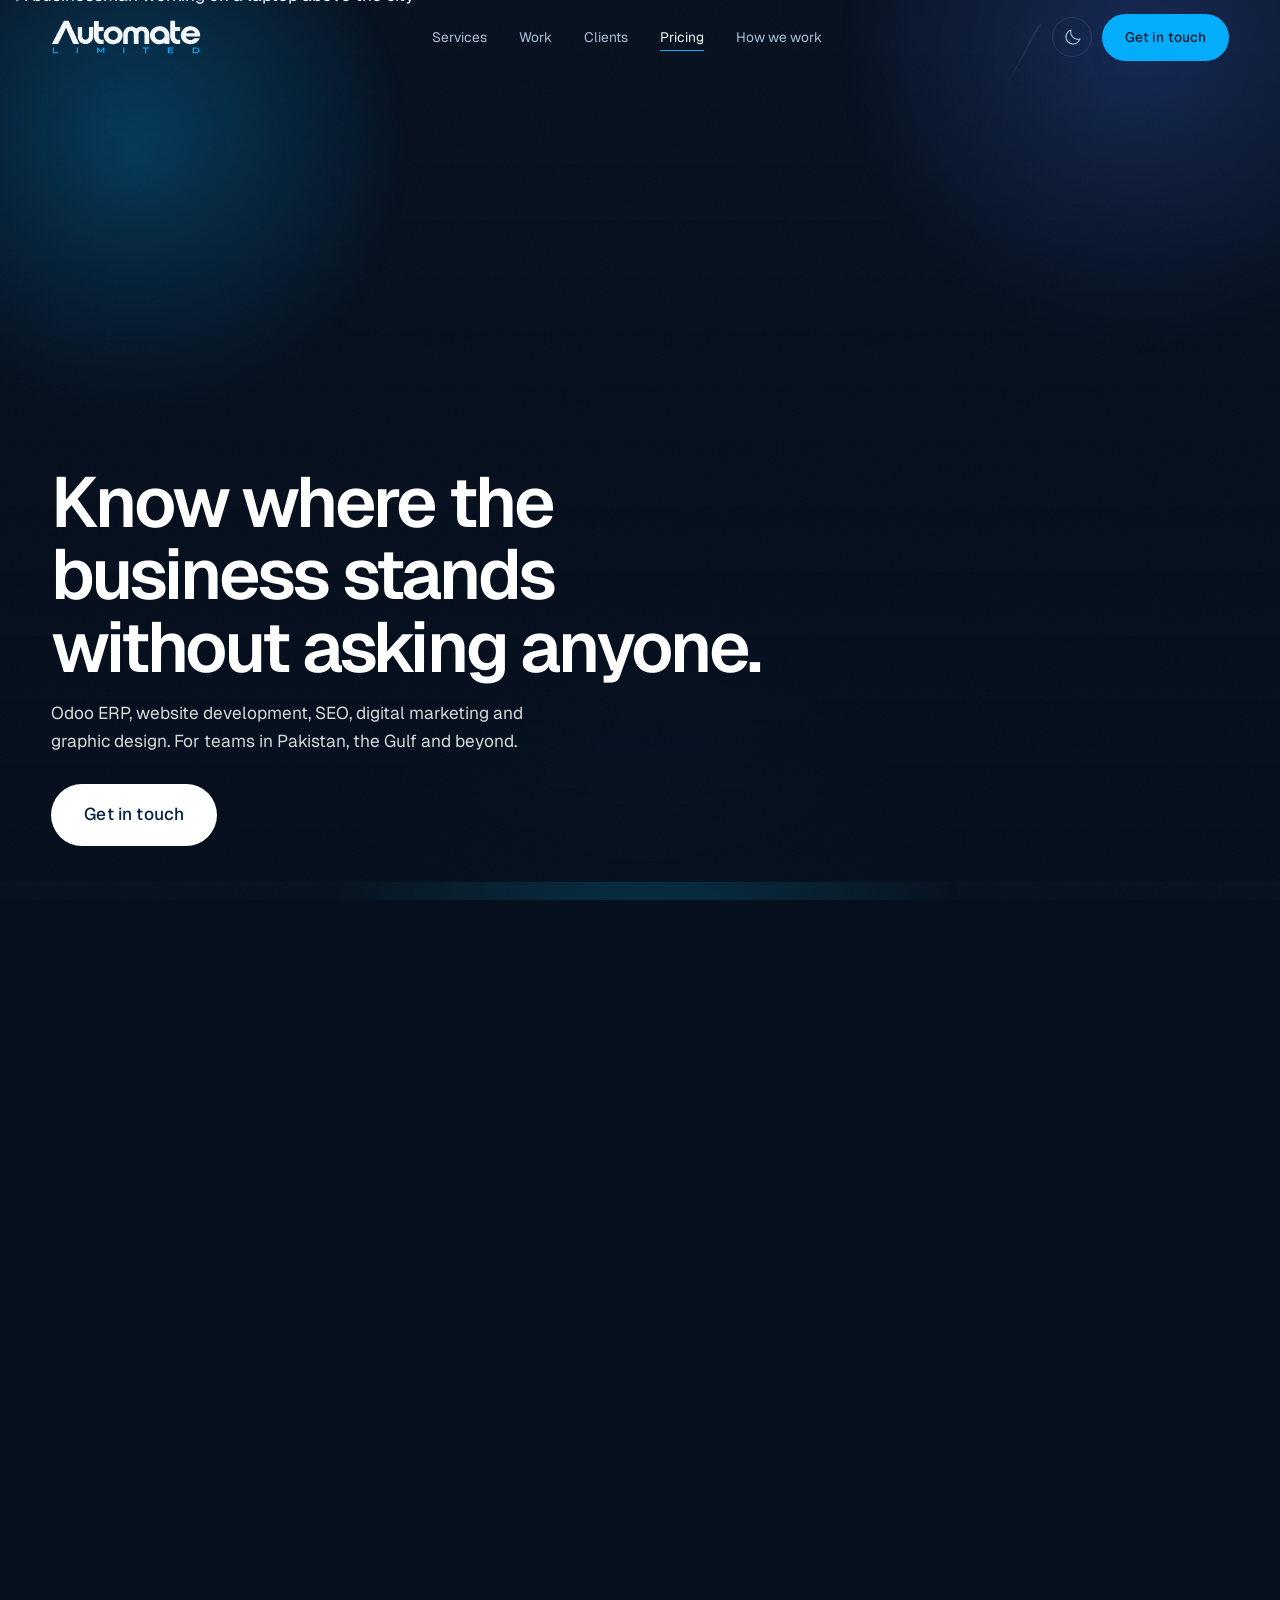
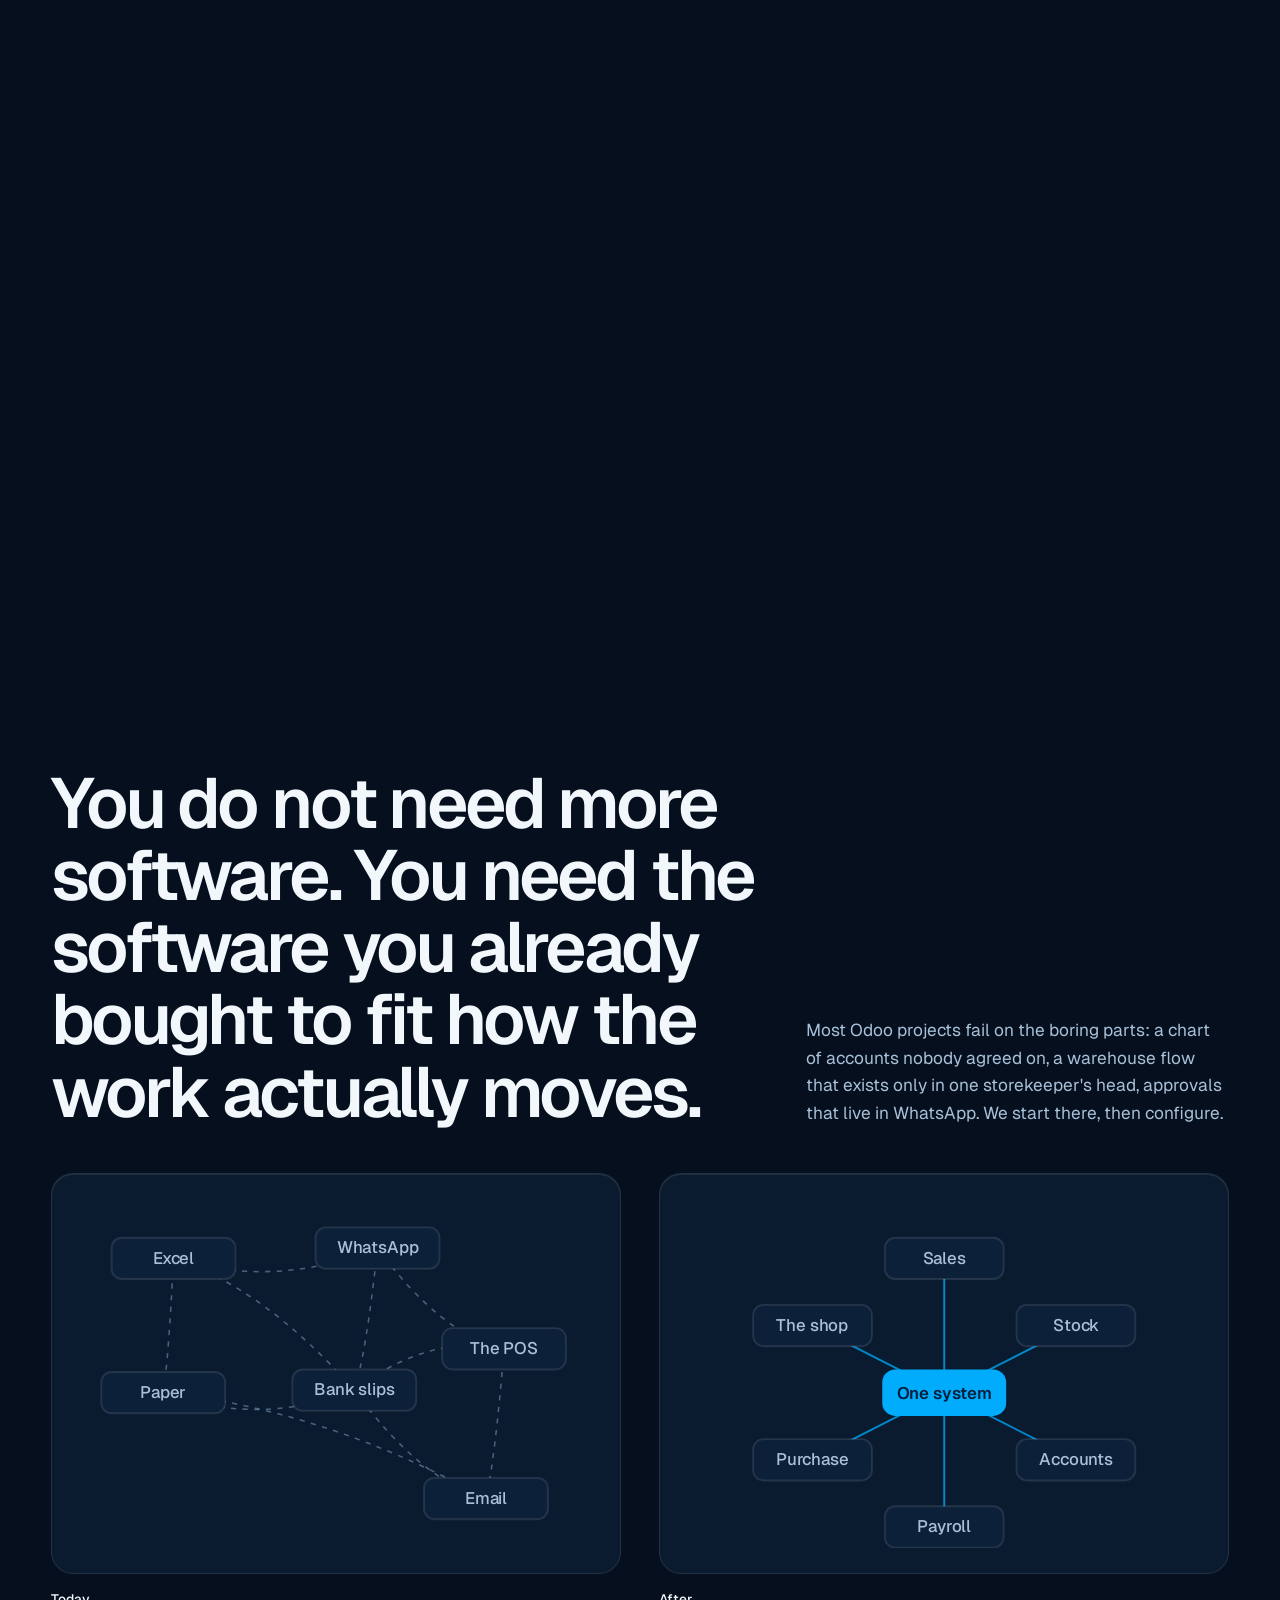
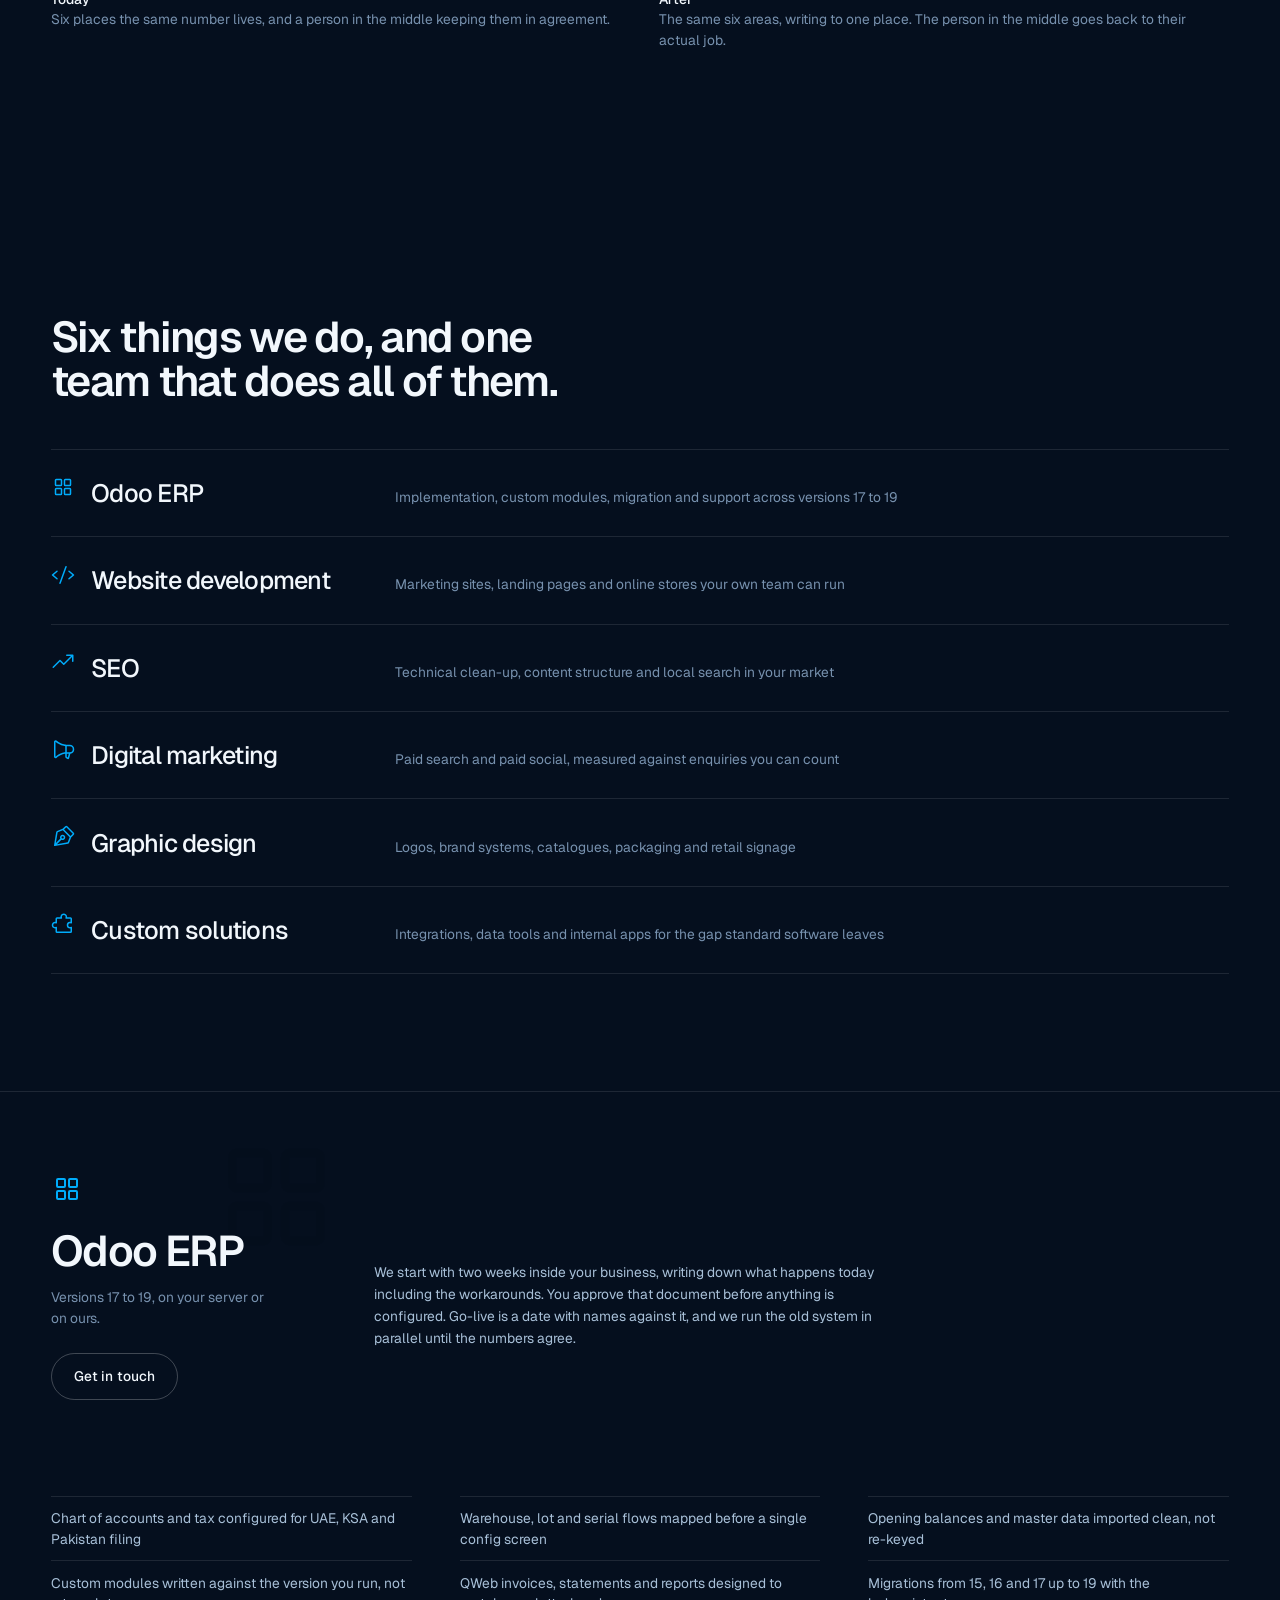
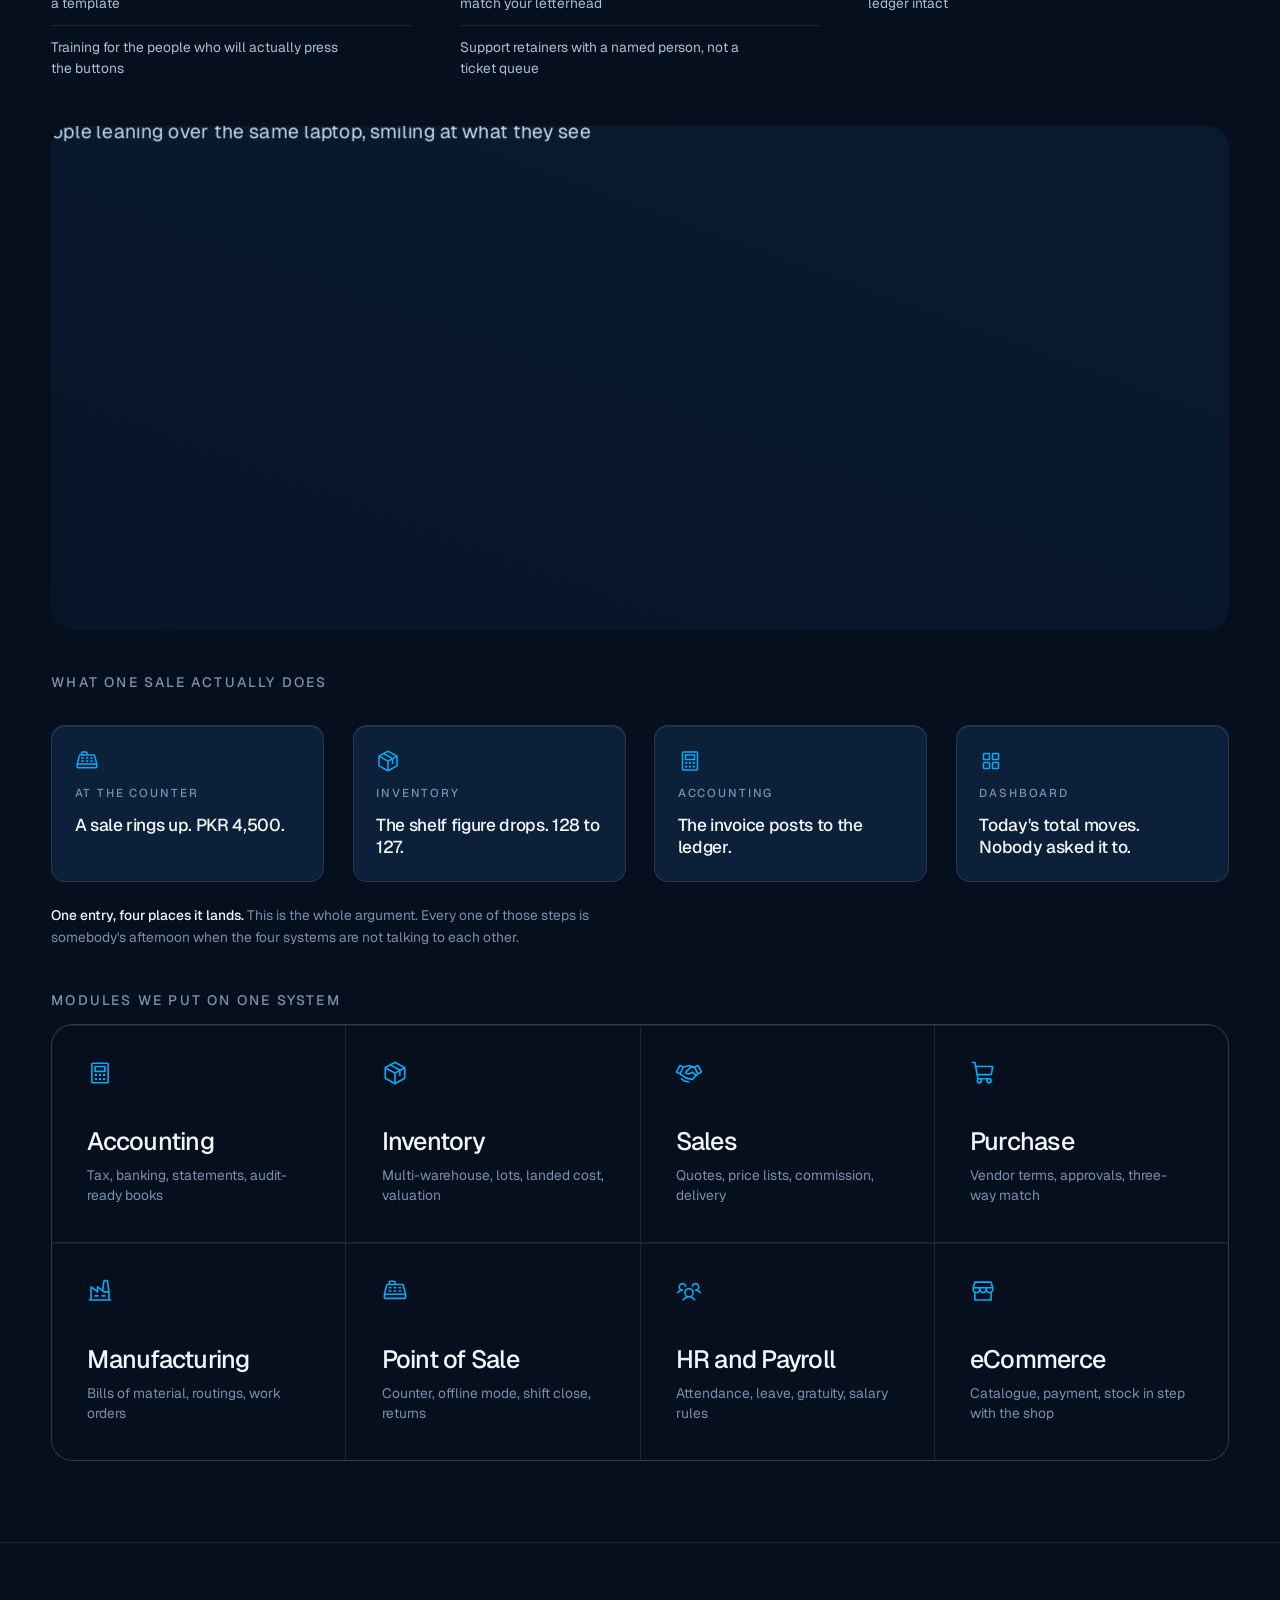
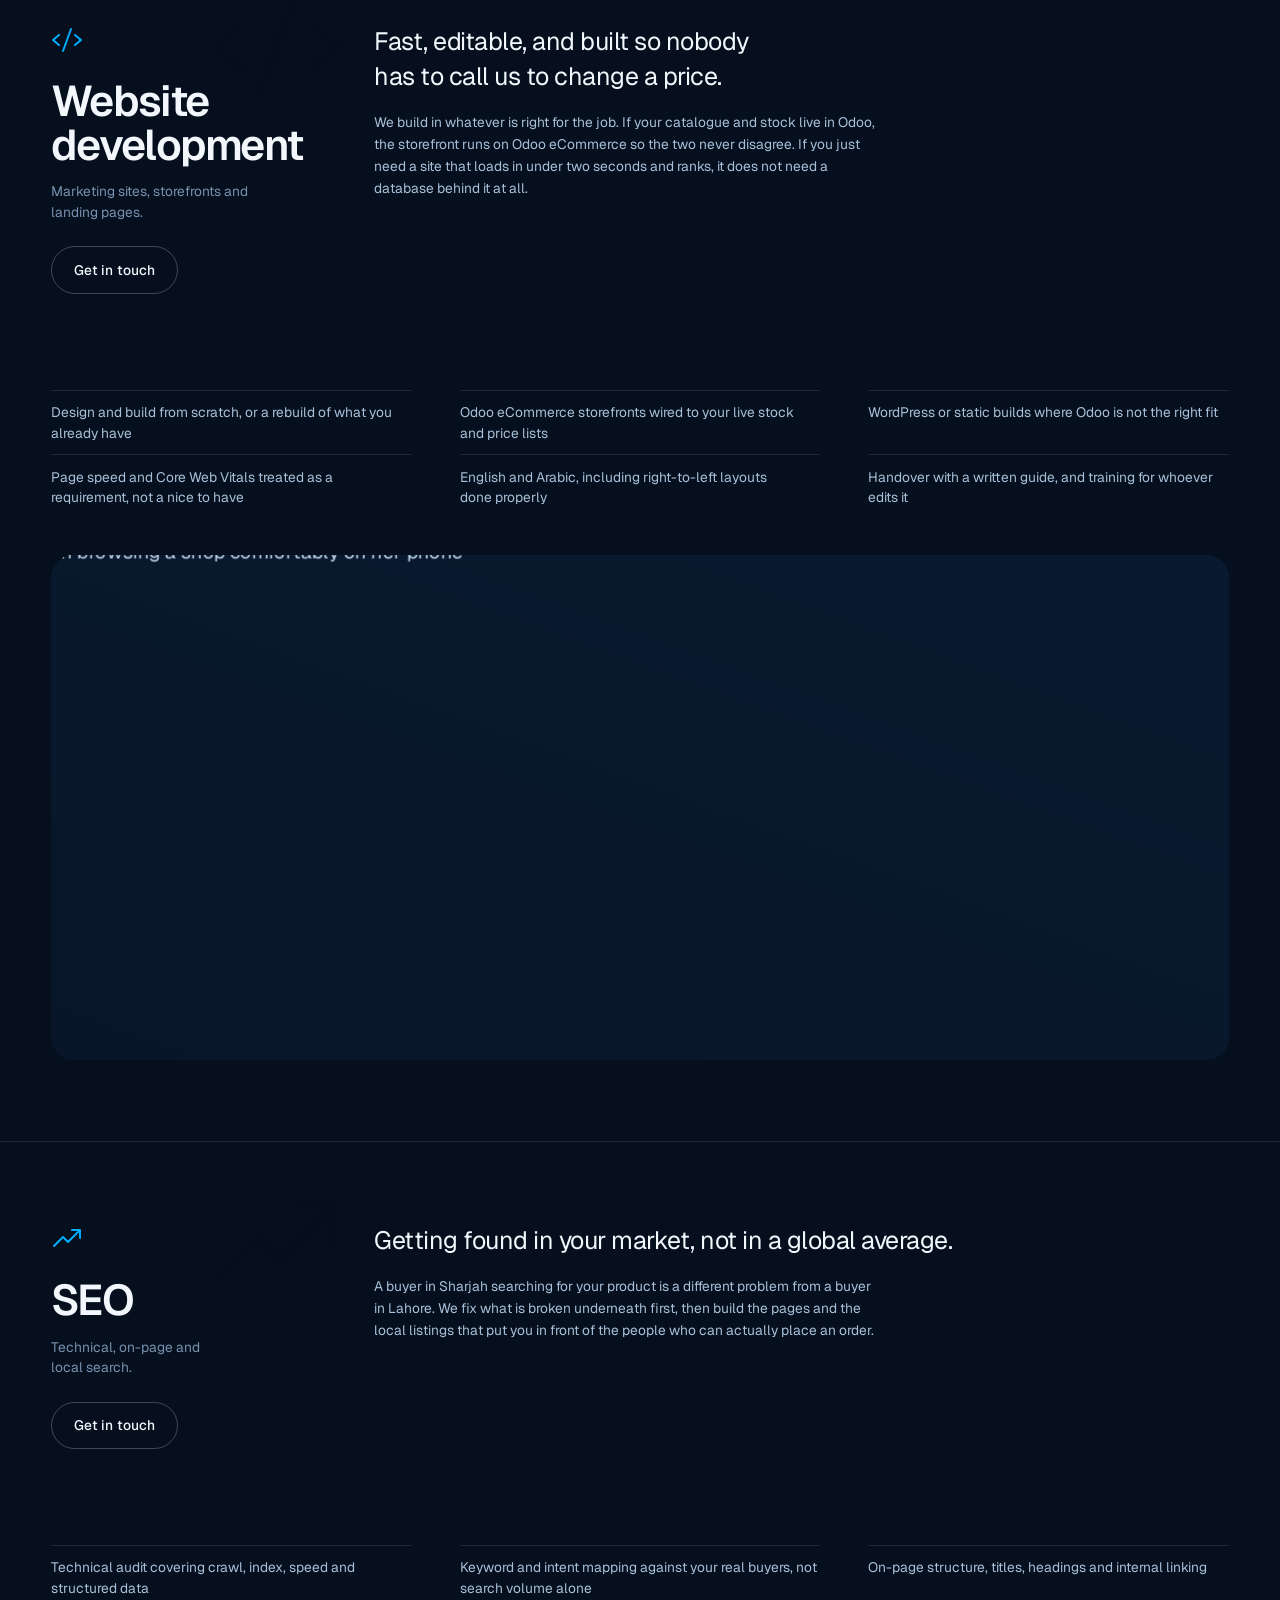
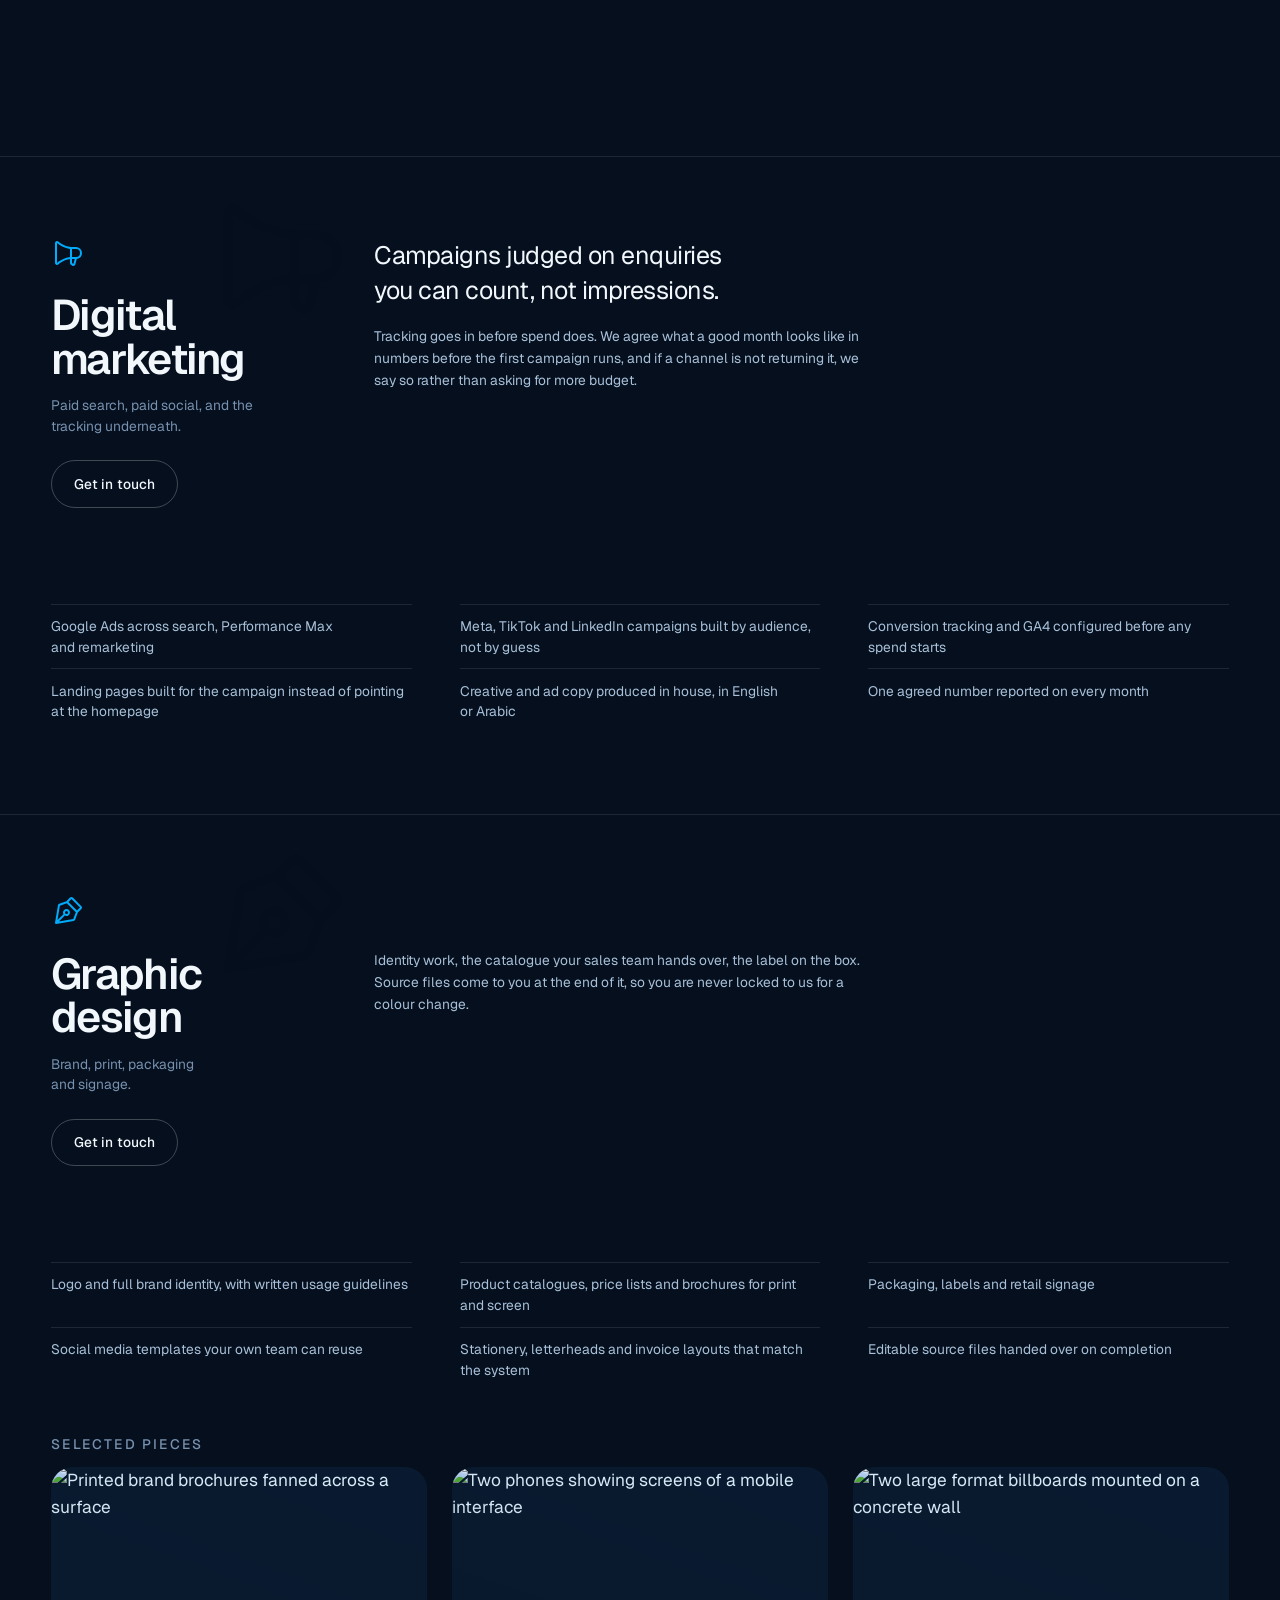
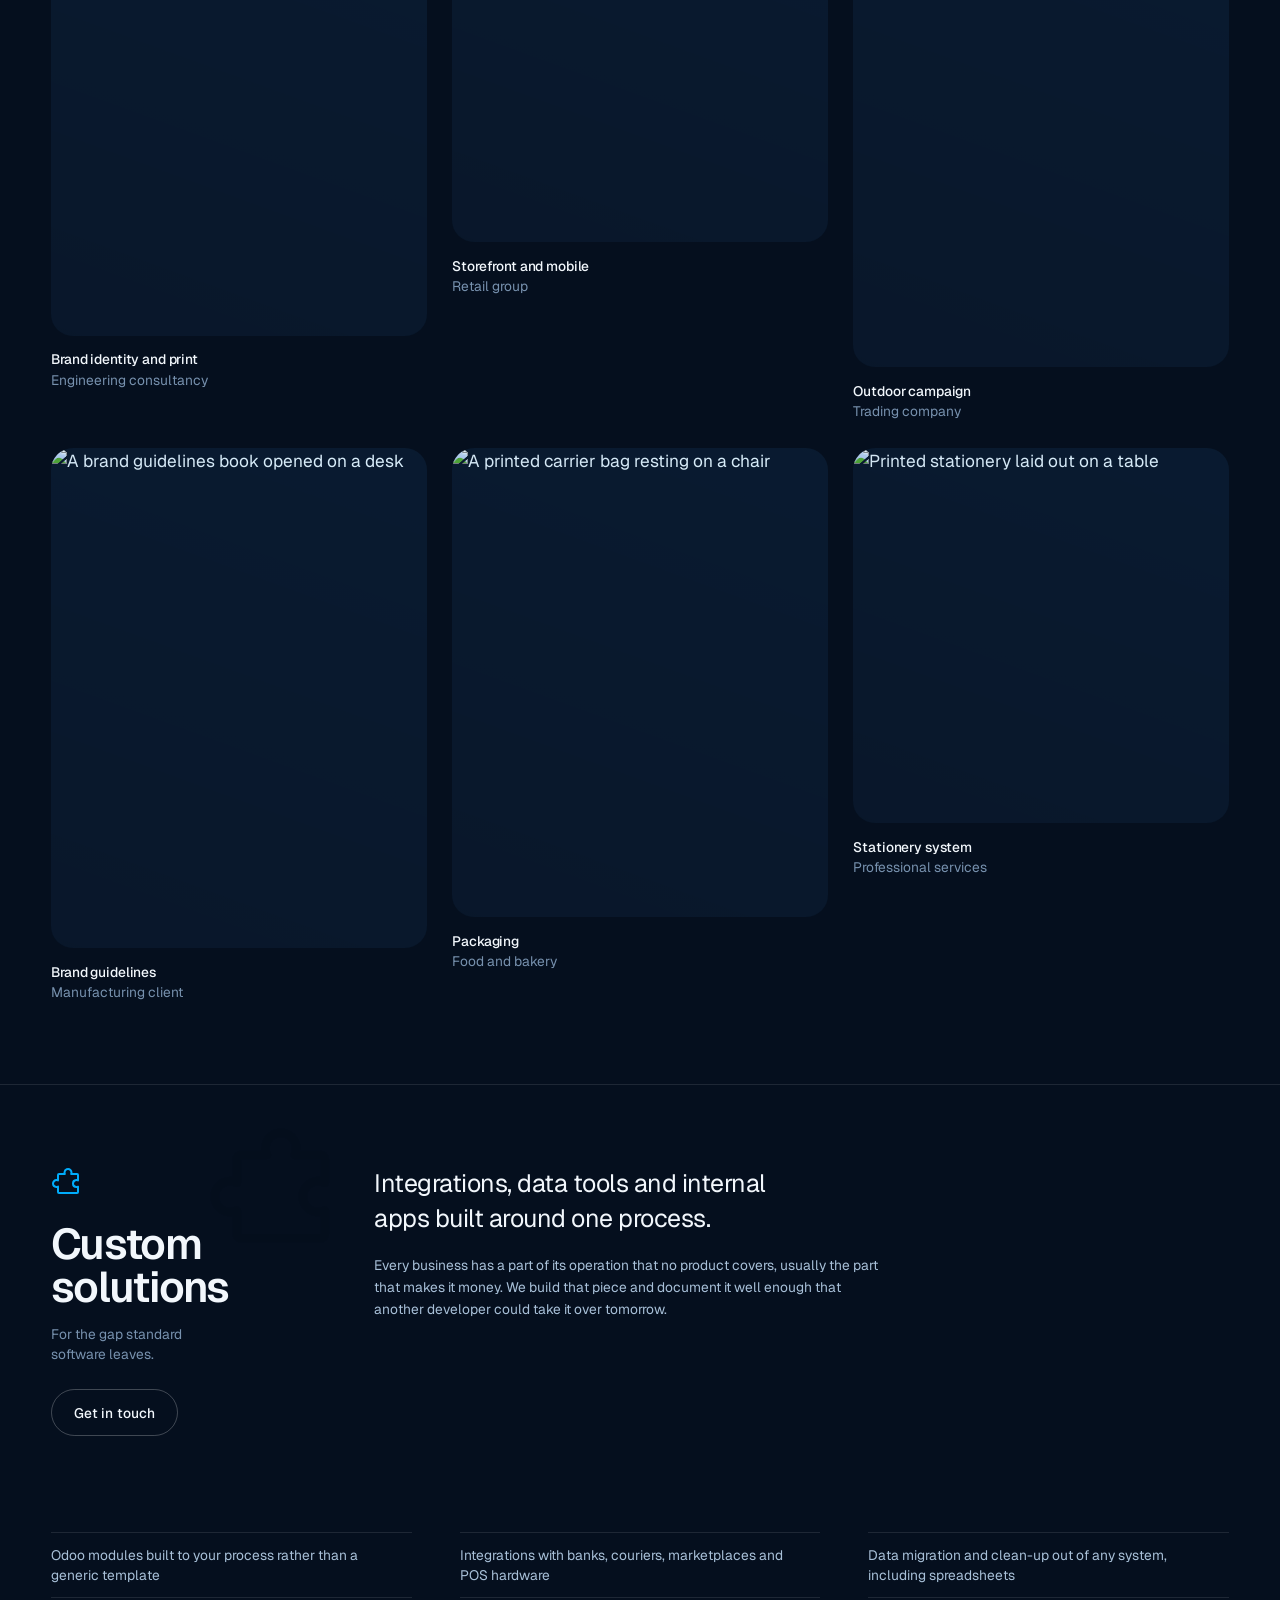
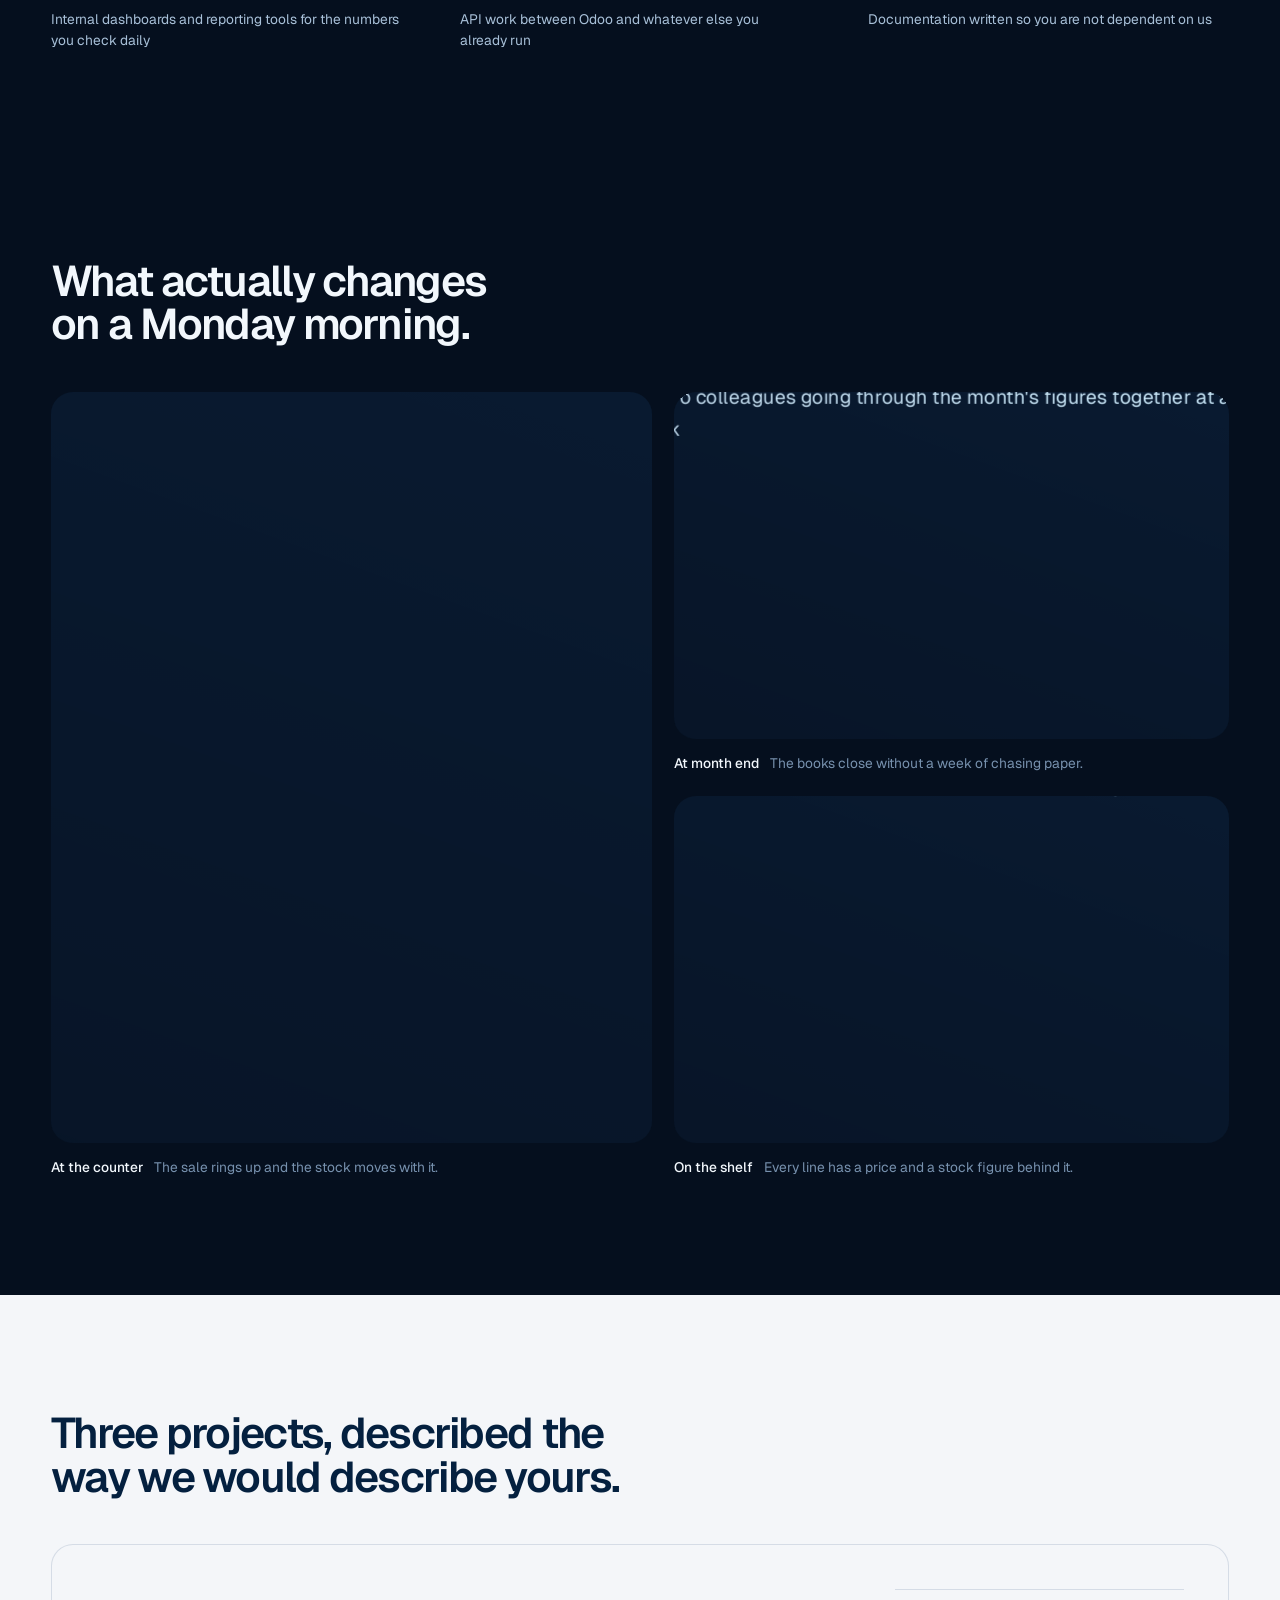
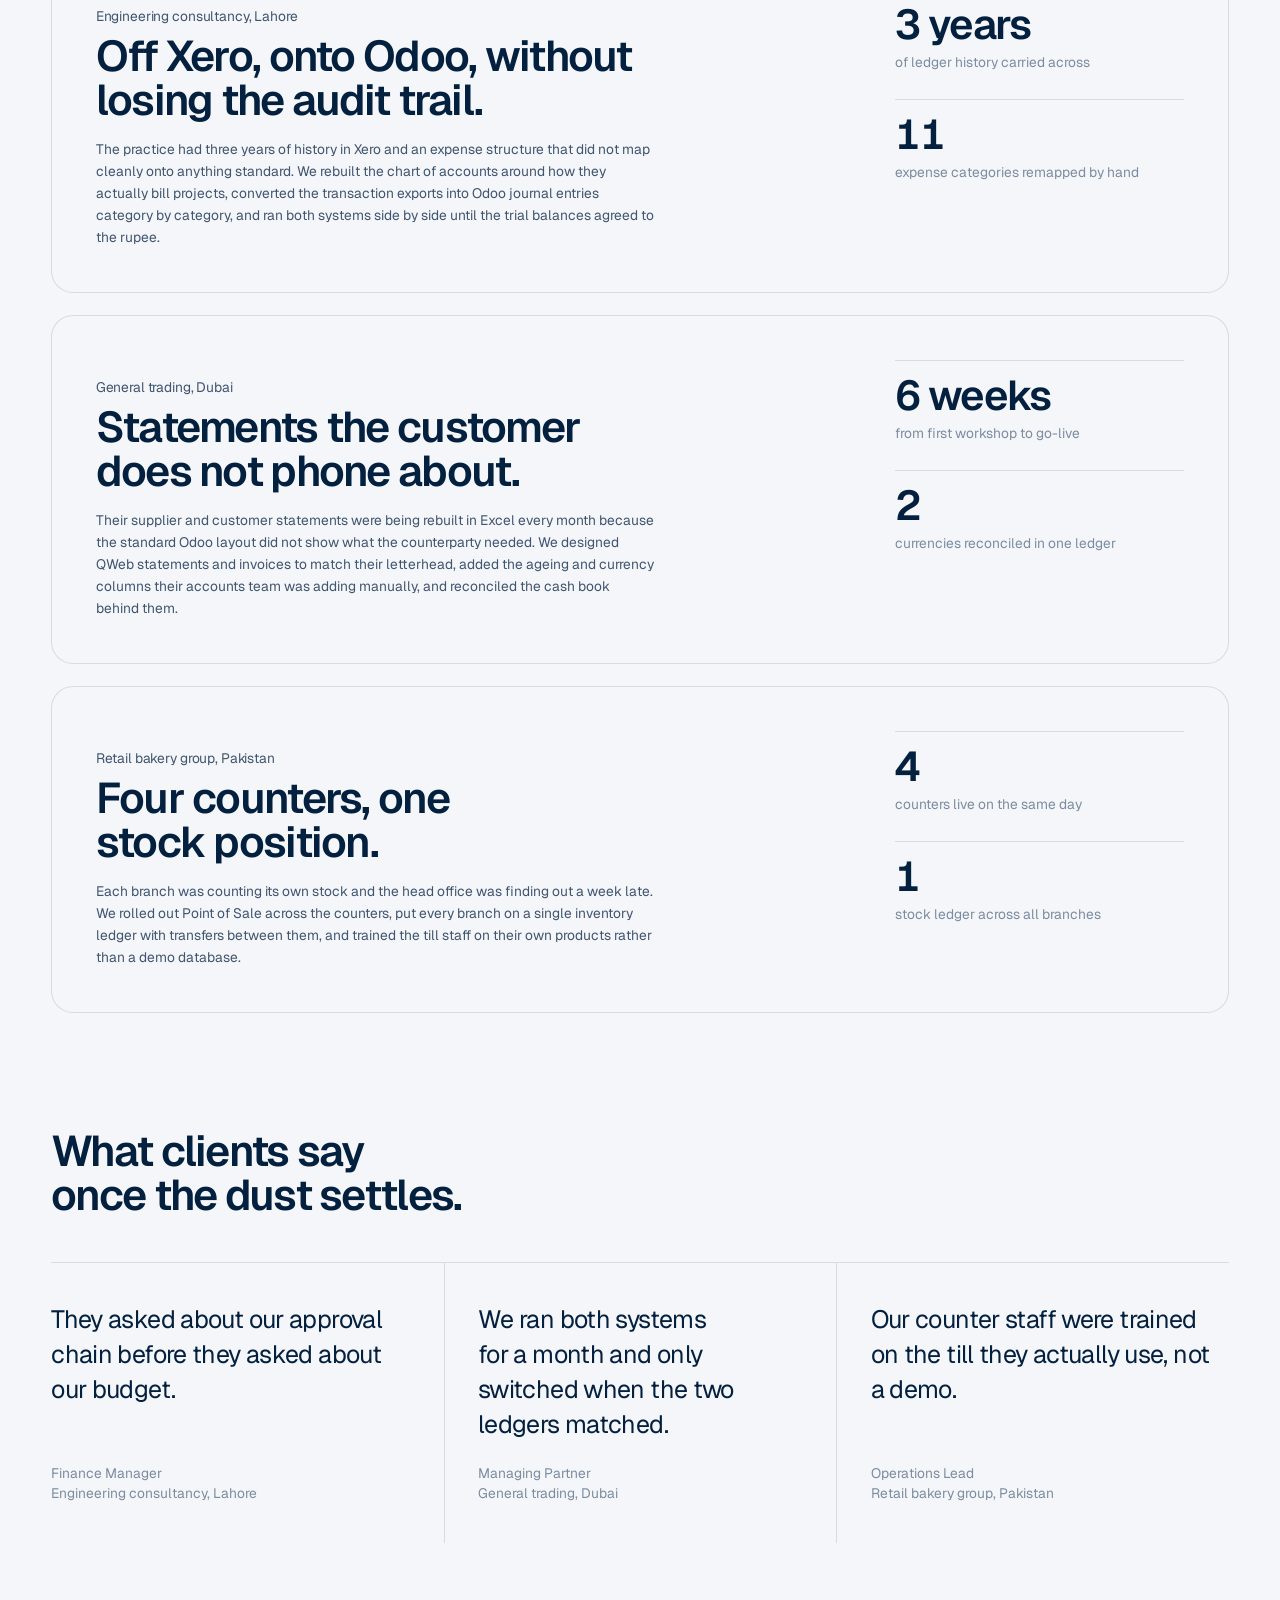
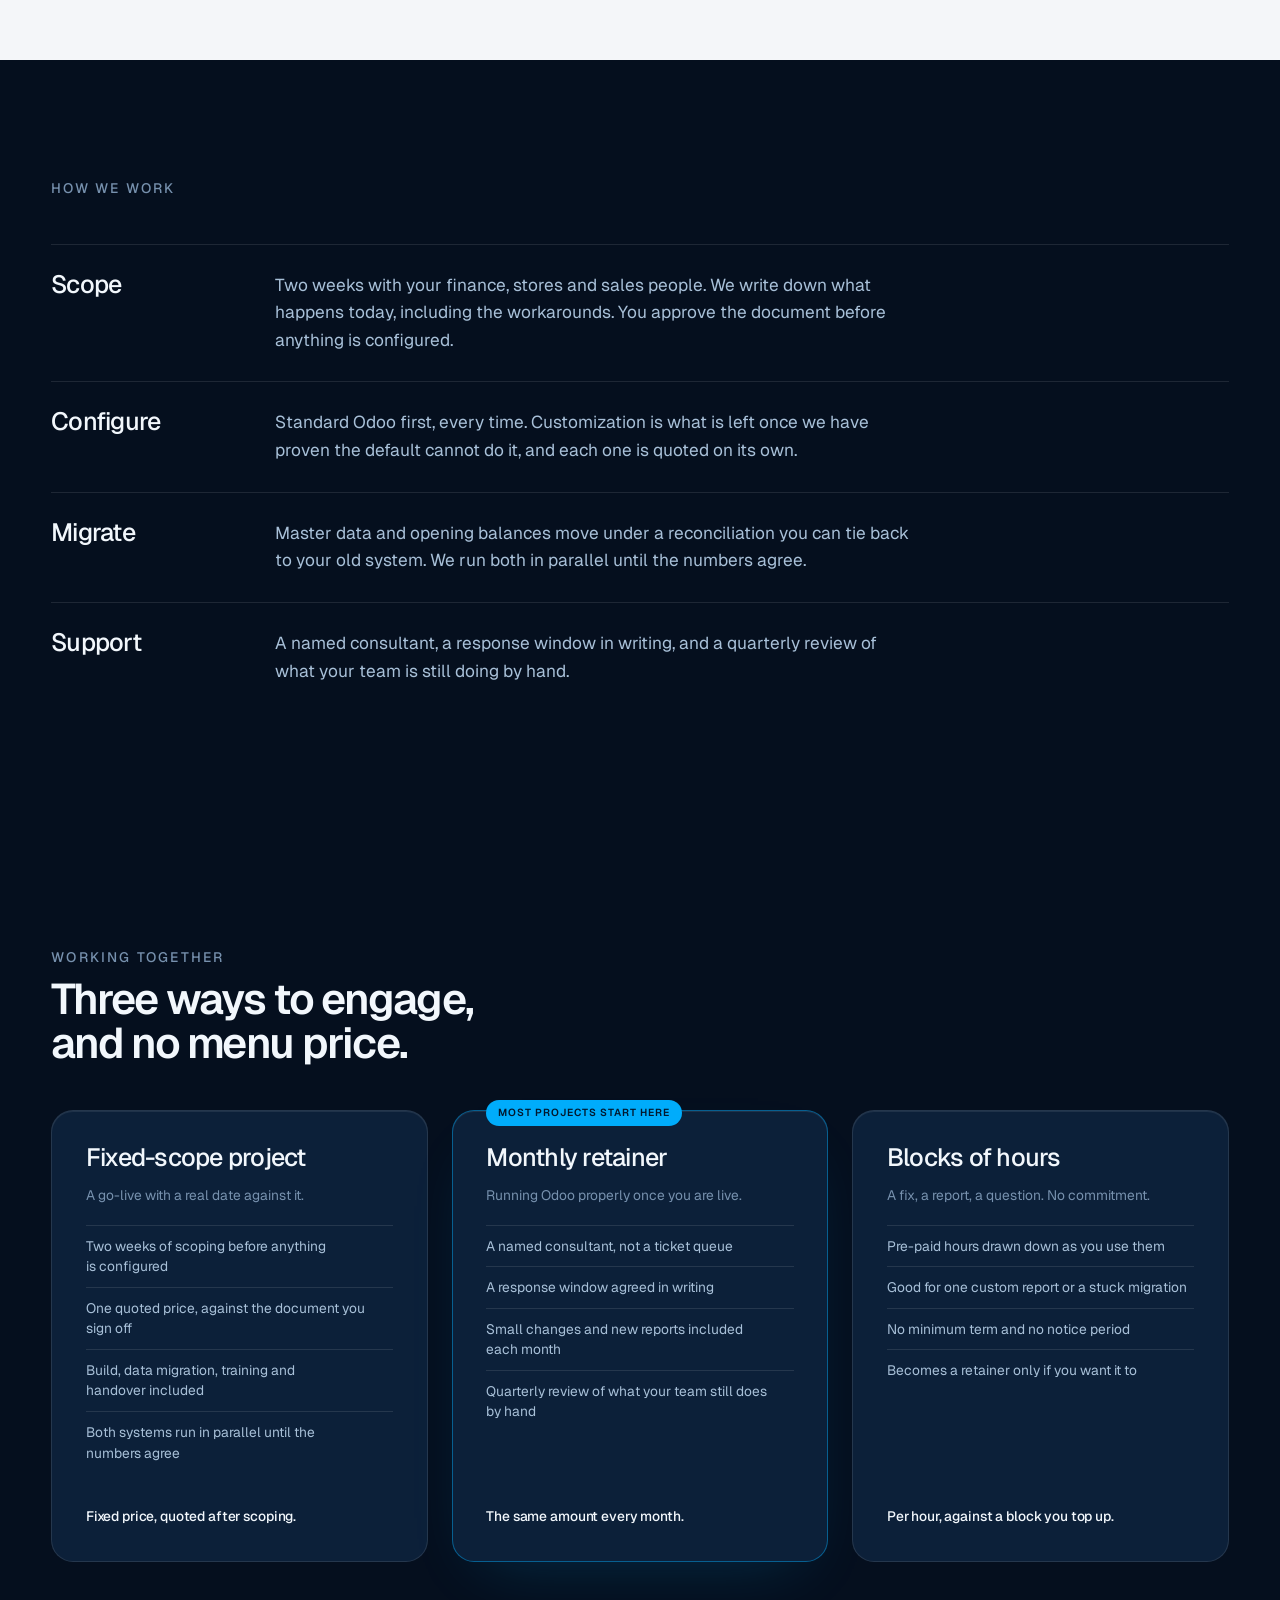
==== index.html @ 45ac9de1 "Version - 1.0" ====
<!doctype html>
<html lang="en">
<head>
<meta charset="utf-8" />
<meta name="viewport" content="width=device-width, initial-scale=1, viewport-fit=cover" />
<title>Automate Limited | Odoo ERP, websites, SEO and design</title>
<meta name="description" content="Odoo ERP implementation and support, website development, SEO, digital marketing and graphic design for teams in Pakistan, the Gulf and beyond." />
<meta name="theme-color" content="#050F1E" />
<link rel="icon" href="favicon.ico" sizes="32x32" />
<link rel="icon" type="image/svg+xml" href="data:image/svg+xml,%3Csvg%20xmlns%3D%27http%3A%2F%2Fwww.w3.org%2F2000%2Fsvg%27%20viewBox%3D%270%200%20100%20100%27%3E%3Cstyle%3E.a%7Bfill%3A%23042F65%7D%40media%28prefers-color-scheme%3Adark%29%7B.a%7Bfill%3A%23FFFFFF%7D%7D%3C%2Fstyle%3E%3Csvg%20x%3D%276%27%20y%3D%2716%27%20width%3D%2788%27%20height%3D%2768%27%20viewBox%3D%270%200%20402%20342%27%3E%3Cg%20transform%3D%27translate%280.000000%2C342.000000%29%20scale%280.100000%2C-0.100000%29%27%3E%3Cpath%20class%3D%27a%27%20d%3D%27M1785%203397%20c-34%20-19%20-48%20-39%20-110%20-162%20-39%20-77%20-118%20-230%20-175%20-340%27%2F%3E%3C%2Fg%3E%3C%2Fsvg%3E%3C%2Fsvg%3E" />
<meta property="og:title" content="Automate Limited" />
<meta property="og:description" content="Odoo ERP, website development, SEO, digital marketing and graphic design." />
<meta property="og:type" content="website" />
<meta property="og:site_name" content="Automate Limited" />
<meta property="og:url" content="https://yourdomain.com/" />
<meta property="og:image" content="https://yourdomain.com/og-automate.png" />
<meta property="og:image:width" content="1200" />
<meta property="og:image:height" content="630" />
<meta name="twitter:card" content="summary_large_image" />
<meta name="twitter:image" content="https://yourdomain.com/og-automate.png" />
<meta name="robots" content="index,follow" />
<link rel="canonical" href="https://yourdomain.com/" />
<link rel="apple-touch-icon" href="apple-touch-icon.png" />

<!--
  IMAGE MANIFEST. All twelve photos are placeholders.

  TO SWAP ONE: find-and-replace its id below with your new Unsplash id, or with
  the path to your own file. Each id appears four times (the src plus three
  srcset widths) and one replace catches all of them. Keep the ratio, or the
  crop will not fill the slot cleanly.

    SLOT          RATIO   CURRENT ID                            SHOULD SHOW
    hero          16:9    photo-1541535881962-3bb380b08458      an owner checking the business on a phone, calm
    odoo section  16:9    photo-1568658176307-bfbd2873abda      owner and consultant reading the same screen
    website sec.  16:9    photo-1520333789090-1afc82db536a      a customer buying easily on a phone
    band, tall    4:5     photo-1787209516537-a8e66a1b4360         a customer being served at a counter
    band, top     16:10   photo-1600880292203-757bb62b4baf         unhurried review of the month's figures
    band, bottom  16:10   photo-1604719312566-8912e9227c6a         a stocked shop shelf, Lahore
    work 1        4:5     photo-1636247499734-893da2bcfc1c      brand identity in print
    work 2        1:1     photo-1636247497842-81ee9c80f9df      storefront on mobile screens
    work 3        3:4     photo-1762525984874-83d6ddf6a069      outdoor or billboard campaign
    work 4        3:4     photo-1636247499180-13285c86be9b      a brand guidelines book
    work 5        4:5     photo-1677890465835-ab8c5c621771      packaging
    work 6        1:1     photo-1636247498670-2b94030da165      printed stationery

  COLOUR: every photo carries &sat=-12&con=5 so a mixed set reads as one shoot.
  Change or delete those two parameters to retune the whole page at once.
  Your own photography will not need them.
-->


<!--
  BEFORE LAUNCH, SWAP THESE. Each appears more than once, so search the whole file.
    1. yourdomain.com        canonical, og:url, og:image, twitter:image, JSON-LD
    2. hello@yourdomain.com  the mailto link, the footer, the JSON-LD
    3. 920000000000          the wa.me WhatsApp link
    4. +920000000000         the tel: link, the footer, the JSON-LD
    5. Lahore, Pakistan      the footer and the JSON-LD address
  Put og-automate.png and apple-touch-icon.png in the same folder as this file.
-->

<link rel="preconnect" href="https://fonts.googleapis.com">
<link rel="preconnect" href="https://fonts.gstatic.com" crossorigin>
<link rel="preconnect" href="https://images.unsplash.com">
<link href="https://fonts.googleapis.com/css2?family=Geist:wght@300;400;500;600;700&display=swap" rel="stylesheet">
<link rel="preload" as="image" href="https://images.unsplash.com/photo-1541535881962-3bb380b08458?auto=format&fit=crop&crop=faces,edges&w=2200&h=1240&q=75&sat=-12&con=5" imagesrcset="https://images.unsplash.com/photo-1541535881962-3bb380b08458?auto=format&fit=crop&crop=faces,edges&w=1320&h=744&q=75&sat=-12&con=5 1320w, https://images.unsplash.com/photo-1541535881962-3bb380b08458?auto=format&fit=crop&crop=faces,edges&w=2200&h=1240&q=75&sat=-12&con=5 2200w, https://images.unsplash.com/photo-1541535881962-3bb380b08458?auto=format&fit=crop&crop=faces,edges&w=3520&h=1984&q=75&sat=-12&con=5 3520w" imagesizes="100vw">

<!--
  Photography: Unsplash License (free for commercial use, attribution not required).
  Hero: John Doe. Shared screen: DISRUPTIVO. Phone shopper: bruce mars.
  Counter terminal: Unzer. Month end: krakenimages. Supermarket: Franki Chamaki.
  Chosen to show the owner's side of automation rather than machinery at work.
  Replace all six with Automate's own photography before launch.

  Portfolio pieces: Unsplash License. MK +2, pott mockups, OmAr Taha.

  Icons: Phosphor Icons regular weight, MIT License, Copyright (c) 2023 Phosphor Icons.

  !! PLACEHOLDER CONTENT !!
  The portfolio pieces, the three case studies and the three reviews below are
  ILLUSTRATIVE ONLY. The work is not Automate's, the figures are invented and
  nobody said the quotes. Replace every one of them with real projects, real
  numbers and real client wording before this page goes live. Publishing them
  as they stand would be fabricated proof.
-->

<style>
/* ============================================================
   AUTOMATE LIMITED
   Brand: navy #042F65, cyan #00ACFB (sampled from the logo file)
   Radius scale (locked): pill 999px interactive / card 14px / panel 22px
   Accent lock: cyan is used for fills and rules only, never small text on light
   Z scale: base 0 / panel 2 / menu 45 / nav 50 / grain 60
   Animates transform, opacity and clip-path only
   ============================================================ */

:root{
  --navy:#042F65;
  --navy-deep:#031F44;
  --cyan:#00ACFB;

  /* dark is the brand default. Light lives under [data-theme="light"]. */
  --bg:#050F1E;
  --bg-2:#0A1B30;
  --card:#0C2039;
  --ink:#F2F7FC;
  --ink-2:#A8C0D8;
  --ink-3:#7791AE;
  --line:rgba(255,255,255,.10);
  --line-strong:rgba(255,255,255,.24);
  --shadow-sm:0 10px 30px rgba(0,0,0,.45);
  --elev:inset 0 1px 0 rgba(255,255,255,.08);
  --glow:rgba(0,172,251,.22);
  --scrim:linear-gradient(180deg,rgba(3,12,26,0) 8%,rgba(3,12,26,.46) 50%,rgba(3,12,26,.92) 100%);

  --logo-word:#F2F7FC;
  --logo-sub:#00ACFB;

  --btn-bg:#00ACFB;
  --btn-fg:#03182E;
  --btn-bg-hover:#46C6FF;
  --tile-hover:#123C6E;

  --step--1:clamp(.78rem,.74rem + .18vw,.86rem);
  --step-0:clamp(1rem,.96rem + .2vw,1.08rem);
  --step-1:clamp(1.22rem,1.1rem + .58vw,1.6rem);
  --step-2:clamp(1.7rem,1.32rem + 1.7vw,2.75rem);
  --step-3:clamp(2.4rem,1.7rem + 3.4vw,4.8rem);

  --gutter:clamp(1.1rem,4vw,4rem);
  --maxw:1400px;
  --ease:cubic-bezier(.22,1,.36,1);
}

:root[data-theme="light"]{
  --bg:#F4F6F9;
  --bg-2:#FFFFFF;
  --card:#FFFFFF;
  --ink:#04203F;
  --ink-2:#40556F;
  --ink-3:#7C8CA1;
  --line:rgba(4,47,101,.13);
  --line-strong:rgba(4,47,101,.30);
  --shadow-sm:0 6px 18px rgba(4,47,101,.07);
  --elev:none;
  --glow:rgba(0,172,251,.16);
  --scrim:linear-gradient(180deg,rgba(3,31,68,0) 10%,rgba(3,31,68,.42) 52%,rgba(3,31,68,.90) 100%);
  --logo-word:#042F65;
  --btn-bg:#042F65;
  --btn-fg:#FFFFFF;
  --btn-bg-hover:#031F44;
  --tile-hover:#042F65;
}



*,*::before,*::after{box-sizing:border-box}
html{-webkit-text-size-adjust:100%;scroll-behavior:smooth}
body{
  margin:0;background:var(--bg);color:var(--ink);
  font-family:"Geist","Geist Sans",system-ui,-apple-system,"Segoe UI",sans-serif;
  font-size:var(--step-0);line-height:1.6;font-weight:400;
  -webkit-font-smoothing:antialiased;overflow-x:hidden;
}
body.is-locked{overflow:hidden}
img{display:block;max-width:100%}
a{color:inherit;text-decoration:none}
h1,h2,h3{margin:0;font-weight:600;letter-spacing:-.035em;line-height:1.02;text-wrap:balance}
p,li,figcaption,blockquote,cite{text-wrap:pretty}
.ssec__lead,.lockup h1{text-wrap:balance}
p{margin:0}
::selection{background:var(--cyan);color:#04203F}
:focus-visible{outline:2px solid var(--cyan);outline-offset:3px;border-radius:4px}

.wrap{width:100%;max-width:var(--maxw);margin-inline:auto;padding-inline:var(--gutter)}
.body{color:var(--ink-2);max-width:56ch}
.eyebrow{font-size:var(--step--1);text-transform:uppercase;letter-spacing:.16em;font-weight:500;color:var(--ink-3)}
.skip{position:absolute;left:-9999px;top:0;background:var(--navy);color:#fff;padding:.7rem 1.1rem;border-radius:999px;z-index:70}
.skip:focus{left:var(--gutter);top:.7rem}

/* ---------- logo ---------- */
.logo{display:block;height:auto;color:inherit}
.logo--nav{width:clamp(116px,13vw,150px)}
.logo--hero{width:min(66vw,660px)}
.logo--foot{width:150px}
.mark{width:26px}

/* ---------- grain ---------- */
.grain{
  position:fixed;inset:0;z-index:60;pointer-events:none;opacity:.42;mix-blend-mode:multiply;
  background-image:url("data:image/svg+xml,%3Csvg xmlns='http://www.w3.org/2000/svg' width='220' height='220'%3E%3Cfilter id='n'%3E%3CfeTurbulence type='fractalNoise' baseFrequency='.86' numOctaves='3'/%3E%3CfeColorMatrix type='saturate' values='0'/%3E%3C/filter%3E%3Crect width='220' height='220' filter='url(%23n)' opacity='.16'/%3E%3C/svg%3E");
}
.grain{mix-blend-mode:screen;opacity:.2}
:root[data-theme="light"] .grain{mix-blend-mode:multiply;opacity:.42}

/* ---------- buttons ---------- */
.btn{
  display:inline-flex;align-items:center;justify-content:center;white-space:nowrap;
  border-radius:999px;border:1px solid transparent;
  font-size:var(--step--1);font-weight:500;letter-spacing:.01em;padding:.72rem 1.35rem;cursor:pointer;
  transition:transform .25s var(--ease),background-color .25s,color .25s,border-color .25s;
}
.btn--solid{background:var(--btn-bg);color:var(--btn-fg)}
.btn--solid:hover{background:var(--btn-bg-hover)}
.btn--solid:active{transform:translateY(1px) scale(.985)}
.btn--onphoto{background:#fff;color:#04203F}
.btn--onphoto:hover{background:#EAF2FA}
.btn--lg{padding:1rem 2rem;font-size:var(--step-0)}

/* ---------- nav ---------- */
.nav{
  position:fixed;top:0;left:0;right:0;z-index:50;
  display:flex;align-items:center;justify-content:space-between;gap:1rem;
  padding:.85rem var(--gutter);border-bottom:1px solid transparent;
  transition:background-color .4s,backdrop-filter .4s,border-color .4s;
}
.nav.is-stuck{
  background:var(--bg);
  background:color-mix(in srgb,var(--bg) 76%,transparent);
  backdrop-filter:blur(14px) saturate(160%);
  -webkit-backdrop-filter:blur(14px) saturate(160%);
  border-bottom-color:var(--line);
}
@media (prefers-reduced-transparency: reduce){
  .nav.is-stuck{background:var(--bg);backdrop-filter:none;-webkit-backdrop-filter:none}
}
.nav__brand{display:flex;align-items:center;will-change:opacity,transform}
.nav__links{display:none;gap:2rem;font-size:var(--step--1);color:var(--ink-2)}
.nav__links a{position:relative;padding-block:.2rem}
.nav__links a::after{content:"";position:absolute;left:0;right:0;bottom:0;height:1px;background:currentColor;
  transform:scaleX(0);transform-origin:right;transition:transform .4s var(--ease)}
.nav__links a:hover::after{transform:scaleX(1);transform-origin:left}
.nav__links a[aria-current="true"]{color:var(--ink)}
.nav__links a[aria-current="true"]::after{transform:scaleX(1);transform-origin:left;background:var(--cyan)}
.nav__right{display:flex;align-items:center;gap:.6rem}
.navtoggle{
  border:1px solid var(--line);background:transparent;color:var(--ink);cursor:pointer;
  border-radius:999px;padding:.6rem 1.05rem;font:inherit;font-size:var(--step--1);font-weight:500;
}
@media (min-width:900px){ .nav__links{display:flex} .navtoggle{display:none} }
@media (max-width:899px){ .nav .btn--solid{display:none} }

.menu{
  position:fixed;inset:0;z-index:45;background:var(--bg);
  display:flex;flex-direction:column;justify-content:center;gap:.4rem;
  padding:calc(var(--gutter) + 3.5rem) var(--gutter) var(--gutter);
  opacity:0;visibility:hidden;transition:opacity .45s var(--ease),visibility .45s;
}
.menu.is-open{opacity:1;visibility:visible}
.menu a{font-size:clamp(2rem,9vw,3.4rem);letter-spacing:-.045em;font-weight:600;line-height:1.18;
  transform:translateY(18px);opacity:0;transition:transform .6s var(--ease),opacity .6s var(--ease);
  transition-delay:calc(var(--i,0) * 60ms)}
.menu.is-open a{transform:none;opacity:1}
.menu .btn{align-self:flex-start;margin-top:1.6rem}

/* ============================================================
   STAGE
   ============================================================ */
.stage{position:relative;height:250vh}
.stage__pin{position:sticky;top:0;height:100vh;height:100dvh;overflow:hidden;display:grid;place-items:center}

.field{position:absolute;inset:0;pointer-events:none}
.chip{position:absolute;will-change:transform,opacity,filter}
.chip__float{animation:drift var(--dur,13s) ease-in-out infinite alternate;animation-delay:var(--del,0s)}
@keyframes drift{from{transform:translate3d(0,0,0)} to{transform:translate3d(var(--dx,8px),var(--dy,-16px),0)}}
.chip__card{
  background:var(--card);border:1px solid var(--line);border-radius:14px;box-shadow:var(--shadow-sm);
  padding:.7rem 1.05rem;font-size:.86rem;font-weight:500;letter-spacing:-.01em;color:var(--ink);white-space:nowrap;
}
.chip__card{display:flex;align-items:center;gap:.55rem}
.ic{flex:none;fill:currentColor}
.chip__card .ic{width:20px;height:20px;color:var(--cyan)}
@media (max-width:700px){
  /* four chips only, cleared above and below the lockup band */
  .chip:nth-child(2),.chip:nth-child(4),.chip:nth-child(7),.chip:nth-child(8){display:none}
  .chip:nth-child(1){left:24%!important;top:19%!important}
  .chip:nth-child(3){left:75%!important;top:27%!important}
  .chip:nth-child(5){left:27%!important;top:77%!important}
  .chip:nth-child(6){left:74%!important;top:86%!important}
  .chip__card{font-size:.72rem;padding:.45rem .72rem;border-radius:12px;gap:.45rem}
  .chip__card .ic{width:15px;height:15px}
}

.lockup{position:relative;text-align:center;padding-inline:var(--gutter);will-change:transform,opacity,filter}
.lockup__logo{
  display:inline-block;
  clip-path:inset(0 100% 0 0);
  transition:clip-path 1.5s var(--ease);
}
.ready .lockup__logo{clip-path:inset(0 0 0 0)}
.lockup h1{
  margin-top:clamp(1.1rem,3vh,2rem);font-size:clamp(1.05rem,.9rem + 1.1vw,1.7rem);
  font-weight:400;letter-spacing:-.02em;color:var(--ink-2);
}
.lockup h1 em{font-style:italic;font-weight:500;color:var(--ink)}
.w{display:inline-block;overflow:hidden;vertical-align:bottom;padding-bottom:.12em}
.w > span{display:inline-block;transform:translateY(115%);filter:blur(9px);opacity:0;
  transition:transform 1s var(--ease),filter 1s var(--ease),opacity .8s ease;
  transition-delay:calc(var(--i,0) * 75ms + 620ms)}
.ready .w > span{transform:translateY(0);filter:blur(0);opacity:1}

.panel{position:absolute;inset:0;z-index:2;overflow:hidden;opacity:0;
  clip-path:inset(44% 42% 44% 42% round 22px);will-change:clip-path,opacity}
.panel__media{position:absolute;inset:0;will-change:transform}
.panel__media img{width:100%;height:100%;object-fit:cover}
.panel__media::after{content:"";position:absolute;inset:0;background:var(--scrim)}
.panel__edge{position:absolute;inset:0;border-radius:22px;pointer-events:none;
  box-shadow:inset 0 0 0 1px rgba(255,255,255,.34)}
.panel__mark{
  position:absolute;right:-4%;top:6%;width:min(46vw,520px);color:#fff;opacity:.07;
  pointer-events:none;will-change:transform;
}
.panel__inner{position:absolute;inset:0;display:flex;flex-direction:column;justify-content:flex-end;
  padding:var(--gutter);padding-bottom:clamp(2rem,6vh,4.5rem);will-change:transform,opacity}
.panel__inner .col{width:100%;max-width:var(--maxw);margin-inline:auto}
.panel h2{color:#fff;font-size:var(--step-3);max-width:16ch;letter-spacing:-.045em}
.panel .sub{color:rgba(255,255,255,.84);max-width:46ch;margin-top:1.1rem;font-size:var(--step-0)}
.panel .actions{display:flex;flex-wrap:wrap;gap:.7rem;margin-top:1.8rem}

/* ============================================================
   sections
   ============================================================ */
.section{padding-block:clamp(5rem,13vh,9rem)}
[id]{scroll-margin-top:5.5rem}
.rev{opacity:0;transform:translateY(26px);
  transition:opacity .9s var(--ease),transform .9s var(--ease);transition-delay:calc(var(--i,0) * 70ms)}
.rev.in{opacity:1;transform:none}

.statement h2{font-size:var(--step-3);max-width:19ch;letter-spacing:-.045em}
.statement .grid{display:grid;gap:clamp(1.5rem,4vw,4rem);grid-template-columns:1fr}
@media (min-width:960px){ .statement .grid{grid-template-columns:1.25fr .75fr;align-items:end} }

/* services bento: deliberately uneven so it reads as a composition, not a card row */
.svc{display:grid;gap:1px;background:var(--line);border:1px solid var(--line);border-radius:22px;overflow:hidden}
@media (min-width:900px){
  .svc{grid-template-columns:repeat(3,1fr)}
  .svc__a{grid-column:span 2;grid-row:span 2}
}
.svc__i{background:var(--bg);padding:clamp(1.4rem,3vw,2.4rem);display:flex;flex-direction:column;gap:1rem;
  transition:background-color .45s var(--ease)}
.svc__i:hover{background:var(--bg-2)}
.svc__i .ic{width:28px;height:28px;color:var(--cyan)}
.svc__a .ic{width:34px;height:34px}
.svc h3{font-size:var(--step-1);font-weight:500;letter-spacing:-.03em}
.svc__a h3{font-size:var(--step-2);letter-spacing:-.04em}
.svc p{color:var(--ink-2);font-size:var(--step--1);line-height:1.55;max-width:46ch}
.svc__a p{max-width:72ch}
.svc__tags{display:flex;flex-wrap:wrap;gap:.4rem;margin-top:auto;padding-top:.6rem}
.svc__tags span{border:1px solid var(--line);border-radius:999px;padding:.3rem .7rem;
  font-size:.72rem;color:var(--ink-3);white-space:nowrap}


/* services index: doubles as a table of contents and as navigation */
.sindex{margin-top:clamp(2rem,5vh,3.2rem);border-top:1px solid var(--line)}
.sindex a{display:flex;gap:1rem;align-items:flex-start;overflow:hidden;
  padding:clamp(1rem,2.2vw,1.45rem) 0;border-bottom:1px solid var(--line);
  transition:background-color .45s var(--ease)}
.sindex a:hover,.sindex a:focus-visible{background:var(--bg-2)}
.sindex .ic,.sindex .txt{transition:transform .45s var(--ease)}
.sindex a:hover .ic,.sindex a:hover .txt,
.sindex a:focus-visible .ic,.sindex a:focus-visible .txt{transform:translateX(.7rem)}
.sindex .ic{width:24px;height:24px;color:var(--cyan);margin-top:.15rem}
.sindex .txt{display:flex;flex-direction:column;gap:.3rem;flex:1 1 auto;min-width:0}
@media (min-width:820px){
  .sindex .txt{flex-direction:row;align-items:baseline;gap:2rem}
  .sindex .n{flex:0 0 15rem}
}
.sindex .n{font-size:var(--step-1);font-weight:500;letter-spacing:-.03em;color:var(--ink)}
.sindex .d{font-size:var(--step--1);color:var(--ink-3);line-height:1.5}

/* one service, one section: sticky rail on the left, the detail on the right */
.ssec{border-top:1px solid var(--line);padding-block:clamp(3.4rem,9vh,6rem)}
.ssec__in{--rail:17rem;--railgap:clamp(2.6rem,4vw,4rem);
  display:grid;gap:var(--railgap);grid-template-columns:1fr}
@media (min-width:980px){
  .ssec__in{grid-template-columns:minmax(0,var(--rail)) minmax(0,1fr)}
  .ssec__rail{align-self:start}
}
.ssec__rail .ic{width:32px;height:32px;color:var(--cyan)}
.ssec__rail h2{margin-top:1rem;font-size:var(--step-2);letter-spacing:-.04em}
.ssec__pos{margin-top:.85rem;color:var(--ink-3);font-size:var(--step--1);line-height:1.5;max-width:24ch}
.ssec__rail .btn{margin-top:1.5rem}
.ssec__lead{font-size:var(--step-1);line-height:1.4;letter-spacing:-.02em;color:var(--ink);max-width:38ch;font-weight:400}
.ssec__body > p.body{margin-top:1.1rem;font-size:var(--step--1);line-height:1.6}
.ssec__sub{margin-top:clamp(2.2rem,5vh,3rem);font-size:var(--step--1);text-transform:uppercase;
  letter-spacing:.16em;font-weight:500;color:var(--ink-3)}

/* deliverables read as a spec sheet, not another bullet list */
.deliv{margin:clamp(1.8rem,4vh,2.6rem) 0 0;padding:0;list-style:none;display:grid;gap:0}
@media (min-width:700px){ .deliv{grid-template-columns:repeat(2,1fr);column-gap:clamp(1.5rem,4vw,3rem)} }
.deliv li{color:var(--ink-2);font-size:var(--step--1);line-height:1.5;
  border-top:1px solid var(--line);padding:.7rem 0}

.ssec__media{position:relative;overflow:hidden;border-radius:22px;background:var(--bg-2);
  aspect-ratio:21/9;margin-top:clamp(1.8rem,4vh,2.6rem)}
.ssec__media img{width:100%;height:100%;object-fit:cover;will-change:transform}
.ssec__media::after{content:"";position:absolute;inset:0;
  background:linear-gradient(200deg,rgba(0,172,251,.16),rgba(4,47,101,.28));mix-blend-mode:multiply}

/* module grid, inset inside the Odoo section */
.modules--inset{grid-template-columns:repeat(2,1fr);border:1px solid var(--line);
  border-radius:22px;overflow:hidden;margin-top:1rem}
@media (min-width:760px){ .modules--inset{grid-template-columns:repeat(2,1fr)} }
.modules--inset .module{min-height:clamp(140px,15vw,170px)}
.work--inset{grid-template-columns:repeat(2,1fr);margin-top:1rem}
@media (min-width:680px){ .work--inset{grid-template-columns:repeat(2,1fr)} }

.modules{display:grid;grid-template-columns:repeat(2,1fr);gap:1px;background:var(--line);border-block:1px solid var(--line)}
@media (min-width:760px){ .modules{grid-template-columns:repeat(4,1fr)} }
@media (min-width:1000px){ .logo--hero{width:min(56vw,660px)} }
.module{background:var(--bg);padding:clamp(1.3rem,3vw,2.2rem);min-height:clamp(168px,19vw,224px);
  display:flex;flex-direction:column;justify-content:space-between;gap:1.1rem;
  transition:background-color .45s var(--ease),color .45s}
.module .ic{width:26px;height:26px;color:var(--cyan);transition:color .45s}
.module:hover .ic,.module:focus-visible .ic{color:#fff}
.module__t{display:flex;flex-direction:column;gap:.35rem}
.module:hover,.module:focus-visible{background:var(--tile-hover);color:#fff}
.module:hover .module__n,.module:focus-visible .module__n{color:#fff}
.module:hover .module__d,.module:focus-visible .module__d{color:rgba(255,255,255,.7)}
.module__n{font-size:var(--step-1);font-weight:500;letter-spacing:-.03em;color:var(--ink)}
.module__d{font-size:var(--step--1);color:var(--ink-3);line-height:1.45;min-height:2.9em}

/* contexts band: breaks the two-column rhythm with an asymmetric pair */
.band{display:grid;gap:clamp(.9rem,2vw,1.4rem);grid-template-columns:1fr}
@media (min-width:860px){ .band{grid-template-columns:1.04fr .96fr;align-items:start} }
.band__col{display:grid;gap:clamp(.9rem,2vw,1.4rem)}
.band__f{margin:0}
.band__f .m{position:relative;overflow:hidden;border-radius:22px;background:var(--bg-2);aspect-ratio:16/10}
.band__f--tall .m{aspect-ratio:16/10}
@media (min-width:860px){ .band__f--tall .m{aspect-ratio:4/5} }
.band__f .m img{width:100%;height:100%;object-fit:cover;will-change:transform}
.band__f .m::after{content:"";position:absolute;inset:0;
  background:linear-gradient(200deg,rgba(0,172,251,.16),rgba(4,47,101,.30));mix-blend-mode:multiply}
.band figcaption{margin-top:.9rem;font-size:var(--step--1);color:var(--ink-3);line-height:1.5}
.band figcaption b{font-weight:500;color:var(--ink);margin-right:.5rem}

/* selected work: staggered aspect ratios so the grid reads as a wall, not a table */
.work{display:grid;gap:clamp(1rem,2.2vw,1.6rem);grid-template-columns:1fr}
@media (min-width:680px){ .work{grid-template-columns:repeat(2,1fr)} }
@media (min-width:1040px){ .work{grid-template-columns:repeat(3,1fr)} }
.work figure{margin:0}
.work .m{position:relative;overflow:hidden;border-radius:22px;background:var(--bg-2)}
.work .m img{width:100%;height:100%;object-fit:cover;transition:transform .9s var(--ease)}
.work figure:hover .m img{transform:scale(1.04)}
.work .m::after{content:"";position:absolute;inset:0;
  background:linear-gradient(200deg,rgba(0,172,251,.10),rgba(4,47,101,.20));mix-blend-mode:multiply}
.work .r45 .m{aspect-ratio:4/5}
.work .r11 .m{aspect-ratio:1/1}
.work .r34 .m{aspect-ratio:3/4}
.work figcaption{margin-top:.85rem;font-size:var(--step--1);color:var(--ink-3);line-height:1.5}
.work figcaption b{display:block;font-weight:500;color:var(--ink);letter-spacing:-.01em}

/* case studies */
.cases{display:grid;gap:clamp(1rem,2vw,1.4rem);margin-top:clamp(2rem,5vh,3.2rem)}
.case{border:1px solid var(--line);border-radius:22px;padding:clamp(1.5rem,3.4vw,2.8rem);
  display:grid;gap:clamp(1.4rem,3vw,3rem);grid-template-columns:1fr;background:var(--bg)}
@media (min-width:900px){ .case{grid-template-columns:1.45fr .55fr;align-items:start} }
.case__sector{font-size:var(--step--1);color:var(--ink-3);letter-spacing:-.01em}
.case h3{font-size:var(--step-2);letter-spacing:-.04em;max-width:20ch;margin-top:.5rem}
.case p{color:var(--ink-2);margin-top:1rem;max-width:62ch;font-size:var(--step--1);line-height:1.6}
.case__stats{display:grid;gap:1.4rem;grid-template-columns:repeat(2,1fr)}
@media (min-width:900px){ .case__stats{grid-template-columns:1fr;gap:1.6rem} }
.case__stat b{display:block;font-variant-numeric:lining-nums tabular-nums;font-size:clamp(1.8rem,1.2rem + 1.8vw,2.6rem);font-weight:600;
  letter-spacing:-.04em;line-height:1;color:var(--ink)}
.case__stat span{display:block;margin-top:.45rem;font-size:var(--step--1);color:var(--ink-3);line-height:1.45}
.case__stat{border-top:1px solid var(--line);padding-top:.9rem}

/* reviews */
.quotes{display:grid;gap:0;grid-template-columns:1fr;margin-top:clamp(2rem,5vh,3.2rem);
  border-top:1px solid var(--line)}
@media (min-width:880px){ .quotes{grid-template-columns:repeat(3,1fr)} }
.quote{padding:clamp(1.6rem,3vw,2.4rem) 0;border-bottom:1px solid var(--line);
  display:flex;flex-direction:column}
@media (min-width:880px){
  .quote{padding:clamp(1.8rem,3vw,2.6rem) clamp(1.4rem,2.6vw,2.4rem);border-bottom:0;
    border-left:1px solid var(--line)}
  .quote:first-child{border-left:0;padding-left:0}
  .quote:last-child{padding-right:0}
}
.quote blockquote{margin:0;font-size:var(--step-1);line-height:1.4;letter-spacing:-.025em;color:var(--ink);
  max-width:26ch;font-weight:400}
.quote cite{display:block;margin-top:auto;padding-top:1.4rem;font-style:normal;font-size:var(--step--1);color:var(--ink-3);line-height:1.45}

.steps{display:grid;margin-top:clamp(2rem,5vh,3.5rem)}
.step{display:grid;grid-template-columns:1fr;gap:.5rem;padding-block:clamp(1.4rem,3vh,2.2rem);border-top:1px solid var(--line)}
@media (min-width:860px){ .step{grid-template-columns:minmax(0,10rem) minmax(0,1fr);gap:clamp(1.5rem,5vw,5rem);align-items:start} }
.step h3{font-size:var(--step-1);font-weight:500;letter-spacing:-.03em}
.step p{color:var(--ink-2);max-width:58ch}

.cta{background:var(--navy);color:#fff;border-radius:22px;padding:clamp(2.2rem,7vw,5.5rem);position:relative;overflow:hidden}
.cta::before{content:"";position:absolute;width:60vw;height:60vw;right:-18vw;top:-28vw;border-radius:50%;
  background:radial-gradient(circle,rgba(0,172,251,.42),rgba(0,172,251,0) 62%);pointer-events:none}
.cta__mark{position:absolute;right:-3%;bottom:-18%;width:min(38vw,380px);color:#fff;opacity:.09;pointer-events:none}
.cta h2{font-size:var(--step-3);max-width:15ch;color:#fff;position:relative}
.cta p{color:rgba(255,255,255,.76);max-width:44ch;margin-top:1.1rem;position:relative}
.cta__actions{display:flex;flex-wrap:wrap;align-items:center;gap:1rem 1.9rem;
  margin-top:clamp(1.8rem,4vh,2.4rem);position:relative}
.cta__link{display:inline-flex;align-items:center;gap:.6rem;color:rgba(255,255,255,.84);
  font-size:var(--step--1);transition:color .25s;min-height:44px;padding-block:.4rem}
.cta__link .ic{width:20px;height:20px;color:var(--cyan);flex:none}
.cta__link:hover{color:#fff}
.cta__note{position:relative;margin-top:1.5rem;font-size:var(--step--1);color:rgba(255,255,255,.55);max-width:44ch}
.magnet{display:inline-block;position:relative;will-change:transform}

.foot{padding-block:clamp(2.5rem,6vh,4rem);border-top:1px solid var(--line)}
.foot__grid{display:grid;gap:2rem;grid-template-columns:1fr}
@media (min-width:760px){ .foot__grid{grid-template-columns:1.4fr 1fr 1fr} }
.foot h4{margin:0 0 .9rem;font-size:var(--step--1);text-transform:uppercase;letter-spacing:.16em;color:var(--ink-3);font-weight:500}
.foot ul{margin:0;padding:0;list-style:none;display:grid;gap:.5rem;color:var(--ink-2);font-size:var(--step--1)}
.footmark{display:block;width:100%;height:auto;margin-top:clamp(2.5rem,7vh,5rem);opacity:.09;
  pointer-events:none}
.foot__base{margin-top:clamp(1.6rem,4vh,2.6rem);padding-top:1.2rem;border-top:1px solid var(--line);
  display:flex;flex-wrap:wrap;gap:.6rem 1.5rem;justify-content:space-between;font-size:var(--step--1);color:var(--ink-3)}

/* dark act: the case studies and reviews sit on inverted ground so a very long
   light page reads as two halves instead of one continuous scroll. Components
   inside inherit the local tokens, so nothing needs a dark variant of its own. */
.invert{
  --bg:#F4F6F9;
  --bg-2:#FFFFFF;
  --card:#FFFFFF;
  --ink:#04203F;
  --ink-2:#40556F;
  --ink-3:#7C8CA1;
  --line:rgba(4,47,101,.13);
  --line-strong:rgba(4,47,101,.30);
  --elev:none;
  --shadow-sm:0 6px 18px rgba(4,47,101,.07);
  background:var(--bg);
  color:var(--ink);
}
:root[data-theme="light"] .invert{
  --bg:#06172C;
  --bg-2:#0A2745;
  --card:#0A2745;
  --ink:#EAF2FA;
  --ink-2:#A9BED4;
  --ink-3:#7891AC;
  --line:rgba(234,242,250,.16);
  --line-strong:rgba(234,242,250,.34);
  --elev:inset 0 1px 0 rgba(255,255,255,.07);
}

.invert + .invert{padding-top:0}

/* FAQ built on native details/summary, so it is keyboard and screen reader
   correct without a line of JavaScript */
.faq{margin-top:clamp(2rem,5vh,3.2rem);border-top:1px solid var(--line)}
.faq__i{border-bottom:1px solid var(--line)}
.faq__i summary{list-style:none;cursor:pointer;display:flex;align-items:flex-start;
  justify-content:space-between;gap:1.5rem;padding:clamp(1.1rem,2.4vw,1.5rem) 0;
  font-size:var(--step-1);font-weight:500;letter-spacing:-.03em;color:var(--ink);
  transition:color .25s}
.faq__i summary::-webkit-details-marker{display:none}
.faq__i summary::marker{content:""}
.faq__i summary:hover{color:var(--ink-2)}
.faq__i summary .ic{width:22px;height:22px;flex:none;color:var(--cyan);margin-top:.15rem;
  transition:transform .4s var(--ease)}
.faq__i[open] summary .ic{transform:rotate(180deg)}
.faq__a{padding:0 0 clamp(1.2rem,3vh,1.9rem);max-width:64ch}
.faq__a p{color:var(--ink-2);font-size:var(--step--1);line-height:1.62}

/* ---------- overrides that must win on source order ---------- */
.modules--inset{grid-template-columns:repeat(2,1fr)}
@media (min-width:900px){ .modules--inset{grid-template-columns:repeat(4,1fr)} }
.modules--inset .module__n{min-height:2.3em;display:flex;align-items:flex-end}
.modules--inset .module__d{min-height:2.9em}
.work--inset{grid-template-columns:repeat(2,1fr)}
@media (min-width:900px){ .work--inset{grid-template-columns:repeat(3,1fr)} }
.ssec__full{grid-column:1/-1;margin-top:clamp(2.2rem,5vh,3.4rem)}
@media (max-width:979px){ .ssec__full{margin-top:clamp(1.2rem,3vh,1.8rem)} }
.ssec__full > :first-child{margin-top:0}
/* a spec sheet spanning the full width can carry a third column */
@media (min-width:1000px){ .ssec__full .deliv{grid-template-columns:repeat(3,1fr)} }
@media (min-width:1000px){ .ssec__full .ssec__media{margin-top:clamp(2rem,4vh,2.8rem)} }
@media (min-width:820px){ .sindex .n{flex:0 0 17rem} }
.ssec__rail .btn--ghost{border-color:var(--line-strong)}
.ssec__rail .btn--ghost:hover{border-color:var(--ink)}

/* ============================================================
   PLACEHOLDER SWITCH
   The portfolio, the case studies and the reviews are still invented.
   Uncomment the block below to hide all three, plus the nav links to them,
   until you have real work, real figures and real client wording.
   Delete the whole block once the content is true.
   ============================================================ */
/*
[data-placeholder]{display:none !important}
.nav__links a[href="#work"],.nav__links a[href="#cases"],
.menu a[href="#work"],.menu a[href="#cases"]{display:none}
*/

/* ============================================================
   VIDEO
   Both slots fall back to their poster image if the file is missing,
   slow, or the visitor is on a phone / metered connection / reduced
   motion. The page is never broken by an absent video.
   ============================================================ */
.panel__video{
  position:absolute;inset:0;width:100%;height:100%;object-fit:cover;
  opacity:0;transition:opacity 1.2s var(--ease);pointer-events:none;
}
.panel__video.is-playing{opacity:1}

.vshow{margin:clamp(1.8rem,4vh,2.6rem) 0 0}
.vshow__frame{position:relative;overflow:hidden;border-radius:22px;background:var(--bg-2);
  aspect-ratio:16/9}
.vshow__frame img,.vshow__frame video{position:absolute;inset:0;width:100%;height:100%;object-fit:cover}
.vshow__frame video{opacity:0;transition:opacity .5s var(--ease);z-index:1}
.vshow.is-playing video{opacity:1}
.vshow.is-playing .vshow__play{opacity:0;pointer-events:none}
.vshow__scrim{position:absolute;inset:0;background:linear-gradient(200deg,rgba(0,172,251,.14),rgba(4,47,101,.34));
  mix-blend-mode:multiply}
.vshow__play{
  position:absolute;left:50%;top:50%;transform:translate(-50%,-50%);z-index:2;
  display:inline-flex;align-items:center;gap:.7rem;cursor:pointer;
  border:0;border-radius:999px;background:rgba(255,255,255,.96);color:#04203F;
  padding:.9rem 1.6rem;font:inherit;font-size:var(--step--1);font-weight:500;
  transition:transform .3s var(--ease),background-color .25s,opacity .4s;
}
.vshow__play:hover{transform:translate(-50%,-50%) scale(1.04);background:#fff}
.vshow__play:focus-visible{outline:2px solid var(--cyan);outline-offset:3px}
.vshow__play .ic{width:18px;height:18px;fill:currentColor}
.vshow figcaption{margin-top:.9rem;font-size:var(--step--1);color:var(--ink-3);line-height:1.5}
.vshow figcaption b{font-weight:500;color:var(--ink);margin-right:.5rem}

/* ============================================================
   ILLUSTRATION
   Drawn here rather than sourced, so it carries the brand palette,
   themes with the page and weighs almost nothing.
   ============================================================ */

/* --- the flow: one entry, four places it lands ------------------------- */
.flow{display:grid;gap:clamp(1.1rem,2.4vw,1.8rem);grid-template-columns:1fr;
  margin-top:clamp(1.8rem,4vh,2.6rem)}
@media (min-width:760px){ .flow{grid-template-columns:repeat(4,1fr)} }
.flow__n{position:relative;background:var(--card);border:1px solid var(--line);border-radius:14px;
  padding:clamp(1.1rem,2.4vw,1.4rem);display:flex;flex-direction:column;gap:.7rem;overflow:hidden}
.flow__n .ic{width:24px;height:24px;color:var(--cyan)}
.flow__k{font-size:.72rem;text-transform:uppercase;letter-spacing:.16em;color:var(--ink-3);font-weight:500}
.flow__v{font-size:var(--step-0);font-weight:500;letter-spacing:-.02em;color:var(--ink);line-height:1.3}
/* the sweep that walks the chain, one node at a time */
.flow__n::before{content:"";position:absolute;left:0;top:0;height:2px;width:0;background:var(--cyan);
  animation:flowSweep 6s linear infinite;animation-delay:calc(var(--i,0) * .7s)}
@keyframes flowSweep{
  0%{width:0;opacity:0}
  2%{opacity:1}
  9%{width:100%;opacity:1}
  46%{width:100%;opacity:1}
  56%{width:100%;opacity:0}
  57%{width:0;opacity:0}
  100%{width:0;opacity:0}
}
/* connectors */
.flow__n::after{content:"";position:absolute;background:var(--line)}
@media (min-width:820px){
  .flow__n:not(:last-child)::after{left:100%;top:50%;width:clamp(1.1rem,2.4vw,1.8rem);height:1px}
}
@media (max-width:819px){
  .flow__n:not(:last-child)::after{top:100%;left:50%;height:clamp(1.1rem,2.4vw,1.8rem);width:1px}
}
.flow__cap{margin-top:clamp(1.1rem,2.5vh,1.6rem);font-size:var(--step--1);color:var(--ink-3);max-width:64ch}
.flow__cap b{font-weight:500;color:var(--ink)}

/* --- today / after ----------------------------------------------------- */
.compare{display:grid;gap:clamp(1.2rem,3vw,2.4rem);grid-template-columns:1fr;
  margin-top:clamp(2rem,5vh,3.2rem)}
@media (min-width:760px){ .compare{grid-template-columns:repeat(2,1fr)} }
.compare figure{margin:0}
.compare__art{border:1px solid var(--line);border-radius:22px;background:var(--bg-2);padding:clamp(1rem,2.4vw,1.6rem)}
.compare svg{display:block;width:100%;height:auto}
.compare figcaption{margin-top:.9rem;font-size:var(--step--1);color:var(--ink-3);line-height:1.5}
.compare figcaption b{display:block;font-weight:500;color:var(--ink);letter-spacing:-.01em}
.cmp-node{fill:var(--card);stroke:var(--line);stroke-width:1.5}
.cmp-label{fill:var(--ink-2);font-size:13px;font-weight:500;letter-spacing:-.01em;
  font-family:"Geist",system-ui,sans-serif}
.cmp-tangle{stroke:var(--ink-3);stroke-width:1.2;stroke-dasharray:4 5;opacity:.6;fill:none}
.cmp-spoke{stroke:var(--cyan);stroke-width:1.5;opacity:.75;fill:none}
.cmp-hub{fill:var(--navy);stroke:none}
.cmp-hub-label{fill:#fff;font-size:13px;font-weight:600;letter-spacing:-.01em;
  font-family:"Geist",system-ui,sans-serif}
.cmp-hub{fill:var(--cyan)}
.cmp-hub-label{fill:#04203F}
:root[data-theme="light"] .cmp-hub{fill:var(--navy)}
:root[data-theme="light"] .cmp-hub-label{fill:#fff}
.cmp-pulse{animation:cmpPulse 4s ease-in-out infinite}
@keyframes cmpPulse{0%,100%{opacity:.35}50%{opacity:.9}}

/* --- oversized mark behind each service rail ---------------------------- */
/* must stay positioned: it is the containing block for the watermark */
.ssec__rail{position:relative}
.ssec__ghost{position:absolute;right:0;top:-2.6rem;width:clamp(96px,11vw,150px);height:auto;
  color:var(--ink);opacity:.035;pointer-events:none;z-index:0}
@media (min-width:980px){ .ssec__ghost{right:-1.5rem;top:-3.2rem} }
.ssec__rail > *:not(.ssec__ghost){position:relative;z-index:1}

/* ============================================================
   DEPTH
   Dark surfaces only look expensive when they are layered. Every
   raised surface gets a hairline of light along its top edge, and
   the focal points get a cyan bloom behind them.
   ============================================================ */
.chip__card,.flow__n,.compare__art,.case,.module,.vshow__frame{box-shadow:var(--elev)}
.module{position:relative;transition:background-color .45s var(--ease),color .45s,box-shadow .45s var(--ease)}
.module:hover,.module:focus-visible{
  box-shadow:inset 0 0 0 1px rgba(0,172,251,.45), 0 20px 46px -18px var(--glow);
}

/* aurora behind the opening constellation */
.aurora{position:absolute;inset:-25% -15%;z-index:0;pointer-events:none;overflow:hidden}
.aurora i{position:absolute;display:block;border-radius:50%;mix-blend-mode:screen;
  animation:auroraDrift 30s ease-in-out infinite alternate}
.aurora i:nth-child(1){left:2%;top:6%;width:46vw;height:46vw;
  background:radial-gradient(circle,rgba(0,172,251,.30),rgba(0,172,251,0) 66%)}
.aurora i:nth-child(2){right:0%;top:-4%;width:52vw;height:52vw;animation-delay:-9s;
  background:radial-gradient(circle,rgba(64,120,255,.24),rgba(64,120,255,0) 64%)}
.aurora i:nth-child(3){left:28%;bottom:-16%;width:58vw;height:58vw;animation-delay:-18s;
  background:radial-gradient(circle,rgba(0,209,255,.18),rgba(0,209,255,0) 62%)}
@keyframes auroraDrift{
  from{transform:translate3d(0,0,0) scale(1)}
  to{transform:translate3d(4vw,-3vw,0) scale(1.14)}
}
:root[data-theme="light"] .aurora{opacity:.5}
:root[data-theme="light"] .aurora i{mix-blend-mode:multiply}

/* the closing card earns a gradient instead of a flat fill */
.cta{background:linear-gradient(142deg,#0B2A52 0%,#061A34 58%,#04122A 100%);
  box-shadow:inset 0 1px 0 rgba(255,255,255,.10), 0 40px 90px -40px var(--glow)}

/* theme toggle */
.themer{display:inline-flex;align-items:center;justify-content:center;
  width:40px;height:40px;border-radius:999px;border:1px solid var(--line);
  background:transparent;color:var(--ink-2);cursor:pointer;flex:none;
  transition:color .25s,border-color .25s,background-color .25s}
.themer:hover{color:var(--ink);border-color:var(--line-strong)}
.themer:focus-visible{outline:2px solid var(--cyan);outline-offset:3px}
.themer .ic{width:19px;height:19px;fill:currentColor}
.themer .ic--sun{display:none}
:root[data-theme="light"] .themer .ic--sun{display:block}
:root[data-theme="light"] .themer .ic--moon{display:none}

/* --- how an engagement is actually priced ------------------------------ */
.plans{display:grid;gap:clamp(1rem,2.2vw,1.5rem);grid-template-columns:1fr;
  margin-top:clamp(2rem,5vh,3rem)}
@media (min-width:900px){ .plans{grid-template-columns:repeat(3,1fr);align-items:stretch} }
.plan{border:1px solid var(--line);border-radius:22px;background:var(--card);box-shadow:var(--elev);
  padding:clamp(1.4rem,3vw,2.1rem);display:flex;flex-direction:column;gap:.9rem;position:relative}
.plan--lead{border-color:rgba(0,172,251,.45);box-shadow:var(--elev),0 26px 64px -32px var(--glow)}
.plan--lead::before{content:"Most projects start here";position:absolute;top:-.68rem;
  left:clamp(1.4rem,3vw,2.1rem);background:var(--cyan);color:#03182E;
  font-size:.64rem;font-weight:600;letter-spacing:.1em;text-transform:uppercase;
  padding:.3rem .72rem;border-radius:999px;white-space:nowrap}
.plan h3{font-size:var(--step-1);font-weight:500;letter-spacing:-.03em}
.plan__for{font-size:var(--step--1);color:var(--ink-3);line-height:1.5}
.plan ul{margin:.3rem 0 0;padding:0;list-style:none;display:grid;gap:0}
.plan li{font-size:var(--step--1);color:var(--ink-2);line-height:1.5;
  border-top:1px solid var(--line);padding:.62rem 0}
.plan__bill{margin-top:auto;padding-top:1.1rem;font-size:var(--step--1);
  color:var(--ink);font-weight:500;letter-spacing:-.01em}
.plans__note{margin-top:clamp(1.6rem,4vh,2.4rem);font-size:var(--step--1);color:var(--ink-2);
  line-height:1.62;max-width:62ch}

/* ============================================================
   FULL-WIDTH BLOCKS
   Text belongs in a readable column beside the rail. Anything wide
   (a photograph, a diagram, a grid, a spec sheet) has no business
   being squeezed into the right half, so it is pulled back across
   the rail to the full width of the section.
   ============================================================ */
@media (min-width:980px){
}

/* ---------- no JS ---------- */
.nojs .panel{opacity:1;clip-path:none}
.nojs .field,.nojs .lockup{display:none}
.nojs .stage{height:auto}
.nojs .stage__pin{position:relative;height:78vh;min-height:520px}
.nojs .rev{opacity:1;transform:none}
.nojs .lockup__logo,.nojs .w > span{clip-path:none;transform:none;filter:none;opacity:1}

/* ---------- reduced motion ---------- */
@media (prefers-reduced-motion: reduce){
  html{scroll-behavior:auto}
  *,*::before,*::after{animation:none!important;transition-duration:.01ms!important}
  .stage{height:auto}
  .stage__pin{position:relative;height:78vh;min-height:520px}
  .panel{clip-path:none!important;transform:none!important;opacity:1!important}
  .field,.lockup{display:none}
  .lockup__logo{clip-path:none}
  .w > span{transform:none;filter:none;opacity:1}
  .rev{opacity:1;transform:none}
}
</style>
</head>
<body class="nojs">
<script>document.body.classList.remove("nojs");</script>
<script>
(function(){
  var KEY = "automate-theme";
  var root = document.documentElement;
  try{ var saved = localStorage.getItem(KEY); if (saved === "light") root.setAttribute("data-theme","light"); }catch(e){}
  document.addEventListener("DOMContentLoaded", function(){
    var b = document.getElementById("themer");
    if (!b) return;
    b.addEventListener("click", function(){
      var light = root.getAttribute("data-theme") === "light";
      if (light) root.removeAttribute("data-theme"); else root.setAttribute("data-theme","light");
      try{ localStorage.setItem(KEY, light ? "dark" : "light"); }catch(e){}
      var m = document.querySelector('meta[name="theme-color"]');
      if (m) m.setAttribute("content", light ? "#050F1E" : "#F4F6F9");
    });
  });
})();
</script>


<svg width="0" height="0" aria-hidden="true" focusable="false" style="position:absolute">
  <defs>
    <symbol id="lk" viewBox="0 0 3309 753">
      <g transform="translate(0.000000,753.000000) scale(0.100000,-0.100000)">
        <path fill="var(--logo-word, #042F65)" d="M26334 7337 c-22 -12 -21 -3502 1 -3674 61 -469 284 -863 645 -1142
178 -137 443 -243 707 -281 111 -16 788 -13 801 3 16 19 17 874 1 893 -9 11
-61 14 -258 14 -312 0 -388 17 -526 115 -152 108 -246 244 -301 440 -27 97
-34 1349 -7 1363 11 6 228 9 546 8 291 0 533 2 538 5 6 3 11 187 14 437 4 379
3 433 -11 447 -14 13 -82 15 -549 15 -416 0 -536 3 -542 13 -4 6 -8 308 -9
671 -1 381 -6 662 -11 667 -12 12 -1019 17 -1039 6z M2874 7324 c-64 -23 -82 -50 -241 -364 -160 -314 -252 -491 -313
-605 -21 -38 -98 -189 -173 -335 -74 -146 -196 -384 -272 -530 -76 -146 -249
-481 -385 -745 -136 -264 -278 -538 -315 -610 -251 -483 -354 -680 -470 -900
-72 -137 -153 -293 -180 -345 -26 -52 -51 -99 -55 -105 -8 -12 -119 -223 -214
-409 -36 -71 -63 -132 -60 -137 3 -5 305 -9 683 -9 633 0 679 1 693 18 24 29
710 1412 1023 2062 75 157 179 371 230 475 204 419 284 583 310 640 77 168
174 363 183 369 19 12 11 30 312 -669 222 -516 269 -623 280 -646 5 -9 27 -61
50 -115 23 -54 57 -130 75 -169 18 -38 78 -178 135 -309 56 -132 106 -247 111
-255 12 -22 49 -109 49 -115 0 -3 18 -44 40 -91 22 -47 40 -88 40 -90 0 -3 16
-40 36 -82 19 -43 39 -87 44 -98 4 -11 27 -65 51 -120 41 -99 69 -162 114
-260 43 -93 65 -144 65 -149 0 -2 16 -39 35 -80 19 -42 50 -109 68 -148 19
-40 39 -90 46 -110 7 -20 18 -41 25 -47 9 -8 205 -10 657 -9 644 3 644 3 642
24 -1 12 -59 144 -128 295 -147 319 -141 307 -234 514 -76 168 -77 170 -112
250 -19 46 -40 90 -150 322 -22 45 -39 85 -39 88 0 8 -37 92 -109 248 -23 49
-66 146 -97 215 -31 70 -78 174 -104 232 -26 58 -58 128 -70 155 -13 28 -49
108 -81 178 -33 70 -59 130 -59 132 0 4 -51 115 -122 265 -27 58 -68 148 -90
200 -41 95 -66 151 -173 375 -31 66 -68 147 -82 180 -33 79 -114 257 -169 372
-24 51 -44 95 -44 98 0 3 -16 40 -35 81 -19 41 -35 80 -35 87 0 7 -4 17 -9 23
-4 5 -28 52 -51 104 -24 52 -57 127 -75 165 -18 39 -65 147 -105 240 -120 284
-75 265 -652 264 -369 0 -461 -3 -494 -15z M9485 7317 c-13 -31 1 -3622 13 -3692 143 -798 630 -1296 1352 -1384
105 -13 729 -16 741 -4 5 5 8 206 7 459 l-3 449 -250 6 c-181 4 -264 10 -302
21 -268 80 -456 300 -502 589 -14 86 -15 1295 -1 1304 6 3 242 8 526 10 283 3
519 7 525 10 5 4 9 179 9 440 0 408 -1 435 -18 444 -11 6 -221 10 -527 11
-280 0 -511 3 -514 6 -4 3 -8 306 -11 672 l-5 667 -518 3 c-414 2 -519 0 -522
-11z M23870 6144 c-603 -43 -1058 -237 -1459 -619 -432 -413 -665 -1050
-586 -1606 63 -451 243 -808 569 -1135 364 -364 756 -548 1276 -599 521 -52
981 57 1319 312 77 58 83 48 81 -122 -1 -66 -1 -126 -1 -132 1 -10 113 -13
526 -13 493 0 525 1 534 18 11 22 13 1117 2 1757 -10 583 -27 669 -191 1000
-308 619 -907 1018 -1680 1119 -127 17 -305 26 -390 20z m370 -1032 c363 -93
643 -334 765 -658 213 -566 -232 -1217 -892 -1305 -124 -16 -337 -6 -433 21
-235 67 -481 241 -604 428 -268 406 -227 857 110 1211 152 160 321 254 564
312 102 25 378 19 490 -9z M30545 6124 c-426 -43 -866 -221 -1170 -472 -274 -227 -475 -503
-605 -830 -162 -408 -168 -870 -18 -1292 160 -450 513 -862 930 -1084 325
-174 621 -252 994 -263 491 -14 892 86 1282 320 372 222 626 504 808 893 43
92 45 99 28 111 -14 10 -134 13 -587 13 -570 0 -570 0 -606 -42 -243 -285
-490 -396 -854 -385 -143 4 -174 8 -265 35 -195 58 -354 154 -493 298 -87 91
-126 148 -193 287 -53 110 -65 147 -48 147 4 1 710 2 1569 3 1266 2 1564 4
1575 15 22 22 18 451 -6 577 -52 278 -190 623 -323 806 -323 447 -796 733
-1387 841 -107 19 -514 34 -631 22z m516 -927 c290 -75 531 -251 664 -488 63
-111 176 -99 -945 -99 -862 0 -981 2 -986 15 -7 18 -6 22 48 107 170 268 451
440 803 492 83 12 322 -3 416 -27z M19955 6113 c-405 -16 -816 -179 -1087 -431 -48 -44 -48 -44 -138 37
-281 252 -662 391 -1073 391 -847 0 -1576 -617 -1702 -1440 -16 -107 -22
-2403 -6 -2428 8 -13 971 -19 992 -6 5 3 9 501 9 1107 0 1157 2 1216 45 1338
96 275 403 482 676 455 264 -26 462 -168 553 -396 46 -115 46 -125 46 -1345 0
-638 4 -1156 9 -1159 12 -8 1022 -8 1030 -1 3 4 8 543 11 1198 6 1359 -2 1245
99 1398 89 136 198 220 356 275 105 37 297 39 408 6 214 -65 390 -253 426
-456 7 -40 11 -444 11 -1230 0 -644 4 -1177 8 -1184 10 -15 1010 -18 1024 -4
5 5 7 571 5 1258 -3 1223 -3 1251 -24 1355 -107 535 -455 956 -952 1150 -195
76 -486 121 -726 112z M13435 6095 c-412 -57 -777 -210 -1075 -450 -620 -499 -870 -1233
-679 -1992 80 -319 224 -573 466 -824 344 -354 721 -546 1233 -625 159 -25
508 -25 670 0 258 39 550 133 713 228 26 15 50 28 53 28 10 0 195 127 259 178
580 466 837 1200 681 1943 -156 738 -787 1329 -1593 1489 -213 42 -527 53
-728 25z m386 -956 c715 -93 1141 -809 839 -1409 -171 -340 -523 -577 -886
-597 -574 -32 -1046 357 -1116 917 -12 99 0 210 38 351 100 376 445 668 864
734 109 17 157 18 261 4z M5921 5966 c-9 -10 -11 -294 -8 -1147 3 -1134 3 -1134 31 -1248 159
-649 590 -1111 1201 -1286 342 -98 823 -71 1120 64 11 5 51 23 89 40 231 104
494 323 646 537 162 227 258 468 307 764 25 157 33 2249 8 2274 -15 14 -66 16
-468 16 -249 0 -458 -4 -464 -8 -10 -6 -13 -249 -15 -1087 -3 -1080 -3 -1080
-34 -1165 -118 -329 -403 -540 -729 -540 -339 1 -643 260 -715 611 -19 90 -20
143 -20 1130 0 817 -3 1039 -12 1047 -22 17 -923 16 -937 -2z"/>
        <path fill="var(--logo-sub, #00ACFB)" d="M11638 1440 c-58 -3 -108 -7 -111 -10 -24 -29 -191 -248 -222 -290
-162 -228 -309 -420 -321 -420 -12 0 -157 186 -244 315 -19 28 -59 84 -90 125
-31 41 -67 93 -80 115 -13 22 -44 68 -69 103 -45 63 -45 63 -181 60 l-135 -3
-3 -612 c-2 -601 -2 -612 18 -623 25 -13 211 -11 228 3 10 8 13 95 12 411 0
221 -1 407 0 414 0 13 30 17 30 3 0 -4 28 -47 63 -95 153 -212 243 -338 310
-436 73 -105 73 -105 136 -105 64 0 64 0 162 135 200 275 325 445 360 488 26
31 29 -15 29 -408 0 -381 1 -409 18 -414 9 -3 63 -5 120 -5 89 1 104 4 112 20
7 11 9 240 8 620 -3 592 -3 602 -23 608 -11 3 -68 4 -127 1z M15946 1442 c-9 -2 -16 -9 -16 -15 -8 -194 3 -1223 13 -1229 22 -14
223 -9 236 6 8 9 10 181 9 622 l-3 609 -111 5 c-62 3 -119 4 -128 2z M407 1433 c-4 -3 -7 -280 -7 -614 0 -569 1 -609 18 -617 28 -15 1164
-5 1174 11 11 17 10 185 -1 192 -6 3 -209 6 -453 6 -251 0 -450 4 -458 9 -13
8 -15 77 -15 502 0 271 -4 499 -8 506 -9 13 -237 18 -250 5z M5680 1421 c-17 -34 -14 -1196 4 -1214 17 -17 231 -24 241 -8 7 13 7
1219 0 1232 -4 5 -58 9 -120 9 -103 0 -115 -2 -125 -19z M20187 1433 c-9 -8 -9 -166 -1 -187 5 -14 40 -16 283 -16 202 0 280
-3 289 -12 9 -9 12 -136 12 -508 0 -372 3 -499 12 -508 8 -8 50 -12 125 -12
108 0 114 1 122 23 5 12 9 240 9 507 0 267 1 491 1 498 1 10 61 13 292 12 233
-1 293 1 300 12 12 19 11 156 -1 179 -10 19 -29 19 -724 19 -392 0 -716 -3
-719 -7z M25779 1413 c-14 -37 -3 -1204 11 -1213 7 -5 1141 -5 1233 0 11 0 8
195 -3 206 -7 7 -166 10 -484 7 -397 -3 -475 -1 -485 11 -8 9 -11 60 -9 162
l3 149 415 5 415 5 3 75 c5 134 53 120 -411 120 -300 0 -406 3 -415 12 -8 8
-12 52 -12 133 0 81 4 125 12 133 9 9 130 12 484 12 392 0 474 2 483 14 8 9
11 46 9 103 l-3 88 -618 3 c-617 2 -617 2 -628 -25z M31277 1434 c-14 -15 -8 -1231 6 -1237 18 -7 709 0 817 9 257 19 486
144 589 322 73 124 94 368 44 498 -55 141 -200 283 -353 345 -162 65 -144 64
-640 67 -250 2 -459 0 -463 -4z m858 -219 c315 -67 454 -392 269 -629 -54 -68
-108 -106 -204 -141 -74 -28 -79 -28 -358 -33 -176 -3 -287 -1 -293 5 -10 10
-13 788 -3 804 9 16 510 10 589 -6z"/>
      </g>
    </symbol>
    <symbol id="mk" viewBox="0 0 402 342">
      <g transform="translate(0.000000,342.000000) scale(0.100000,-0.100000)"><path fill="currentColor" d="M1785 3397 c-34 -19 -48 -39 -110 -162 -39 -77 -118 -230 -175 -340"/></g>
    </symbol>
    <symbol id="i-accounting" viewBox="0 0 256 256"><path d="M80,120h96a8,8,0,0,0,8-8V64a8,8,0,0,0-8-8H80a8,8,0,0,0-8,8v48A8,8,0,0,0,80,120Zm8-48h80v32H88ZM200,24H56A16,16,0,0,0,40,40V216a16,16,0,0,0,16,16H200a16,16,0,0,0,16-16V40A16,16,0,0,0,200,24Zm0,192H56V40H200ZM100,148a12,12,0,1,1-12-12A12,12,0,0,1,100,148Zm40,0a12,12,0,1,1-12-12A12,12,0,0,1,140,148Zm40,0a12,12,0,1,1-12-12A12,12,0,0,1,180,148Zm-80,40a12,12,0,1,1-12-12A12,12,0,0,1,100,188Zm40,0a12,12,0,1,1-12-12A12,12,0,0,1,140,188Zm40,0a12,12,0,1,1-12-12A12,12,0,0,1,180,188Z"/></symbol>
    <symbol id="i-inventory" viewBox="0 0 256 256"><path d="M223.68,66.15,135.68,18a15.88,15.88,0,0,0-15.36,0l-88,48.17a16,16,0,0,0-8.32,14v95.64a16,16,0,0,0,8.32,14l88,48.17a15.88,15.88,0,0,0,15.36,0l88-48.17a16,16,0,0,0,8.32-14V80.18A16,16,0,0,0,223.68,66.15ZM128,32l80.34,44-29.77,16.3-80.35-44ZM128,120,47.66,76l33.9-18.56,80.34,44ZM40,90l80,43.78v85.79L40,175.82Zm176,85.78h0l-80,43.79V133.82l32-17.51V152a8,8,0,0,0,16,0V107.55L216,90v85.77Z"/></symbol>
    <symbol id="i-sales" viewBox="0 0 256 256"><path d="M254.3,107.91,228.78,56.85a16,16,0,0,0-21.47-7.15L182.44,62.13,130.05,48.27a8.14,8.14,0,0,0-4.1,0L73.56,62.13,48.69,49.7a16,16,0,0,0-21.47,7.15L1.7,107.9a16,16,0,0,0,7.15,21.47l27,13.51,55.49,39.63a8.06,8.06,0,0,0,2.71,1.25l64,16a8,8,0,0,0,7.6-2.1l55.07-55.08,26.42-13.21a16,16,0,0,0,7.15-21.46Zm-54.89,33.37L165,113.72a8,8,0,0,0-10.68.61C136.51,132.27,116.66,130,104,122L147.24,80h31.81l27.21,54.41ZM41.53,64,62,74.22,36.43,125.27,16,115.06Zm116,119.13L99.42,168.61l-49.2-35.14,28-56L128,64.28l9.8,2.59-45,43.68-.08.09a16,16,0,0,0,2.72,24.81c20.56,13.13,45.37,11,64.91-5L188,152.66Zm62-57.87-25.52-51L214.47,64,240,115.06Zm-87.75,92.67a8,8,0,0,1-7.75,6.06,8.13,8.13,0,0,1-1.95-.24L80.41,213.33a7.89,7.89,0,0,1-2.71-1.25L51.35,193.26a8,8,0,0,1,9.3-13l25.11,17.94L126,208.24A8,8,0,0,1,131.82,217.94Z"/></symbol>
    <symbol id="i-purchase" viewBox="0 0 256 256"><path d="M230.14,58.87A8,8,0,0,0,224,56H62.68L56.6,22.57A8,8,0,0,0,48.73,16H24a8,8,0,0,0,0,16h18L67.56,172.29a24,24,0,0,0,5.33,11.27,28,28,0,1,0,44.4,8.44h45.42A27.75,27.75,0,0,0,160,204a28,28,0,1,0,28-28H91.17a8,8,0,0,1-7.87-6.57L80.13,152h116a24,24,0,0,0,23.61-19.71l12.16-66.86A8,8,0,0,0,230.14,58.87ZM104,204a12,12,0,1,1-12-12A12,12,0,0,1,104,204Zm96,0a12,12,0,1,1-12-12A12,12,0,0,1,200,204Zm4-74.57A8,8,0,0,1,196.1,136H77.22L65.59,72H214.41Z"/></symbol>
    <symbol id="i-manufacturing" viewBox="0 0 256 256"><path d="M116,176a8,8,0,0,1-8,8H80a8,8,0,0,1,0-16h28A8,8,0,0,1,116,176Zm60-8H148a8,8,0,0,0,0,16h28a8,8,0,0,0,0-16Zm64,48a8,8,0,0,1-8,8H24a8,8,0,0,1,0-16h8V88a8,8,0,0,1,12.8-6.4L96,120V88a8,8,0,0,1,12.8-6.4l38.74,29.05L159.1,29.74A16.08,16.08,0,0,1,174.94,16h18.12A16.08,16.08,0,0,1,208.9,29.74l15,105.13s.08.78.08,1.13v72h8A8,8,0,0,1,240,216Zm-77.86-94.4,8.53,6.4h36.11L193.06,32H174.94ZM48,208H208V144H168a8,8,0,0,1-4.8-1.6l-14.4-10.8,0,0L112,104v32a8,8,0,0,1-12.8,6.4L48,104Z"/></symbol>
    <symbol id="i-pos" viewBox="0 0 256 256"><path d="M239.76,158.06,217.28,68.12A16,16,0,0,0,201.75,56H136V40a16,16,0,0,0-16-16H80A16,16,0,0,0,64,40V56H54.25A16,16,0,0,0,38.72,68.12L16.24,158.06A7.93,7.93,0,0,0,16,160v32a16,16,0,0,0,16,16H224a16,16,0,0,0,16-16V160A7.93,7.93,0,0,0,239.76,158.06ZM80,40h40V56H80ZM54.25,72h147.5l20,80H34.25ZM32,192V168H224v24ZM64,96a8,8,0,0,1,8-8H88a8,8,0,0,1,0,16H72A8,8,0,0,1,64,96Zm48,0a8,8,0,0,1,8-8h16a8,8,0,0,1,0,16H120A8,8,0,0,1,112,96Zm48,0a8,8,0,0,1,8-8h16a8,8,0,0,1,0,16H168A8,8,0,0,1,160,96ZM64,128a8,8,0,0,1,8-8H88a8,8,0,0,1,0,16H72A8,8,0,0,1,64,128Zm48,0a8,8,0,0,1,8-8h16a8,8,0,0,1,0,16H120A8,8,0,0,1,112,128Zm48,0a8,8,0,0,1,8-8h16a8,8,0,0,1,0,16H168A8,8,0,0,1,160,128Z"/></symbol>
    <symbol id="i-hr" viewBox="0 0 256 256"><path d="M244.8,150.4a8,8,0,0,1-11.2-1.6A51.6,51.6,0,0,0,192,128a8,8,0,0,1-7.37-4.89,8,8,0,0,1,0-6.22A8,8,0,0,1,192,112a24,24,0,1,0-23.24-30,8,8,0,1,1-15.5-4A40,40,0,1,1,219,117.51a67.94,67.94,0,0,1,27.43,21.68A8,8,0,0,1,244.8,150.4ZM190.92,212a8,8,0,1,1-13.84,8,57,57,0,0,0-98.16,0,8,8,0,1,1-13.84-8,72.06,72.06,0,0,1,33.74-29.92,48,48,0,1,1,58.36,0A72.06,72.06,0,0,1,190.92,212ZM128,176a32,32,0,1,0-32-32A32,32,0,0,0,128,176ZM72,120a8,8,0,0,0-8-8A24,24,0,1,1,87.24,82a8,8,0,1,0,15.5-4A40,40,0,1,0,37,117.51,67.94,67.94,0,0,0,9.6,139.19a8,8,0,1,0,12.8,9.61A51.6,51.6,0,0,1,64,128,8,8,0,0,0,72,120Z"/></symbol>
    <symbol id="i-ecommerce" viewBox="0 0 256 256"><path d="M232,96a7.89,7.89,0,0,0-.3-2.2L217.35,43.6A16.07,16.07,0,0,0,202,32H54A16.07,16.07,0,0,0,38.65,43.6L24.31,93.8A7.89,7.89,0,0,0,24,96h0v16a40,40,0,0,0,16,32v72a8,8,0,0,0,8,8H208a8,8,0,0,0,8-8V144a40,40,0,0,0,16-32V96ZM54,48H202l11.42,40H42.61Zm50,56h48v8a24,24,0,0,1-48,0Zm-16,0v8a24,24,0,0,1-35.12,21.26,7.88,7.88,0,0,0-1.82-1.06A24,24,0,0,1,40,112v-8ZM200,208H56V151.2a40.57,40.57,0,0,0,8,.8,40,40,0,0,0,32-16,40,40,0,0,0,64,0,40,40,0,0,0,32,16,40.57,40.57,0,0,0,8-.8Zm4.93-75.8a8.08,8.08,0,0,0-1.8,1.05A24,24,0,0,1,168,112v-8h48v8A24,24,0,0,1,204.93,132.2Z"/></symbol>
    <symbol id="i-erp" viewBox="0 0 256 256"><path d="M104,40H56A16,16,0,0,0,40,56v48a16,16,0,0,0,16,16h48a16,16,0,0,0,16-16V56A16,16,0,0,0,104,40Zm0,64H56V56h48v48Zm96-64H152a16,16,0,0,0-16,16v48a16,16,0,0,0,16,16h48a16,16,0,0,0,16-16V56A16,16,0,0,0,200,40Zm0,64H152V56h48v48Zm-96,32H56a16,16,0,0,0-16,16v48a16,16,0,0,0,16,16h48a16,16,0,0,0,16-16V152A16,16,0,0,0,104,136Zm0,64H56V152h48v48Zm96-64H152a16,16,0,0,0-16,16v48a16,16,0,0,0,16,16h48a16,16,0,0,0,16-16V152A16,16,0,0,0,200,136Zm0,64H152V152h48v48Z"/></symbol>
    <symbol id="i-web" viewBox="0 0 256 256"><path d="M69.12,94.15,28.5,128l40.62,33.85a8,8,0,1,1-10.24,12.29l-48-40a8,8,0,0,1,0-12.29l48-40a8,8,0,0,1,10.24,12.3Zm176,27.7-48-40a8,8,0,1,0-10.24,12.3L227.5,128l-40.62,33.85a8,8,0,1,0,10.24,12.29l48-40a8,8,0,0,0,0-12.29ZM162.73,32.48a8,8,0,0,0-10.25,4.79l-64,176a8,8,0,0,0,4.79,10.26A8.14,8.14,0,0,0,96,224a8,8,0,0,0,7.52-5.27l64-176A8,8,0,0,0,162.73,32.48Z"/></symbol>
    <symbol id="i-seo" viewBox="0 0 256 256"><path d="M240,56v64a8,8,0,0,1-16,0V75.31l-82.34,82.35a8,8,0,0,1-11.32,0L96,123.31,29.66,189.66a8,8,0,0,1-11.32-11.32l72-72a8,8,0,0,1,11.32,0L136,140.69,212.69,64H168a8,8,0,0,1,0-16h64A8,8,0,0,1,240,56Z"/></symbol>
    <symbol id="i-marketing" viewBox="0 0 256 256"><path d="M248,120a48.05,48.05,0,0,0-48-48H160.2c-2.91-.17-53.62-3.74-101.91-44.24A16,16,0,0,0,32,40V200a16,16,0,0,0,26.29,12.25c37.77-31.68,77-40.76,93.71-43.3v31.72A16,16,0,0,0,159.12,214l11,7.33A16,16,0,0,0,194.5,212l11.77-44.36A48.07,48.07,0,0,0,248,120ZM48,199.93V40h0c42.81,35.91,86.63,45,104,47.24v65.48C134.65,155,90.84,164.07,48,199.93Zm131,8,0,.11-11-7.33V168h21.6ZM200,152H168V88h32a32,32,0,1,1,0,64Z"/></symbol>
    <symbol id="i-design" viewBox="0 0 256 256"><path d="M248,92.68a15.86,15.86,0,0,0-4.69-11.31L174.63,12.68a16,16,0,0,0-22.63,0L123.57,41.11l-58,21.77A16.06,16.06,0,0,0,55.35,75.23L32.11,214.68A8,8,0,0,0,40,224a8.4,8.4,0,0,0,1.32-.11l139.44-23.24a16,16,0,0,0,12.35-10.17l21.77-58L243.31,104A15.87,15.87,0,0,0,248,92.68Zm-69.87,92.19L63.32,204l47.37-47.37a28,28,0,1,0-11.32-11.32L52,192.7,71.13,77.86,126,57.29,198.7,130ZM112,132a12,12,0,1,1,12,12A12,12,0,0,1,112,132Zm96-15.32L139.31,48l24-24L232,92.68Z"/></symbol>
    <symbol id="i-custom" viewBox="0 0 256 256"><path d="M220.27,158.54a8,8,0,0,0-7.7-.46,20,20,0,1,1,0-36.16A8,8,0,0,0,224,114.69V72a16,16,0,0,0-16-16H171.78a35.36,35.36,0,0,0,.22-4,36.11,36.11,0,0,0-11.36-26.24,36,36,0,0,0-60.55,23.62,36.56,36.56,0,0,0,.14,6.62H64A16,16,0,0,0,48,72v32.22a35.36,35.36,0,0,0-4-.22,36.12,36.12,0,0,0-26.24,11.36,35.7,35.7,0,0,0-9.69,27,36.08,36.08,0,0,0,33.31,33.6,35.68,35.68,0,0,0,6.62-.14V208a16,16,0,0,0,16,16H208a16,16,0,0,0,16-16V165.31A8,8,0,0,0,220.27,158.54ZM208,208H64V165.31a8,8,0,0,0-11.43-7.23,20,20,0,1,1,0-36.16A8,8,0,0,0,64,114.69V72h46.69a8,8,0,0,0,7.23-11.43,20,20,0,1,1,36.16,0A8,8,0,0,0,161.31,72H208v32.23a35.68,35.68,0,0,0-6.62-.14A36,36,0,0,0,204,176a35.36,35.36,0,0,0,4-.22Z"/></symbol>
    <symbol id="i-mail" viewBox="0 0 256 256"><path d="M224,48H32a8,8,0,0,0-8,8V192a16,16,0,0,0,16,16H216a16,16,0,0,0,16-16V56A8,8,0,0,0,224,48ZM203.43,64,128,133.15,52.57,64ZM216,192H40V74.19l82.59,75.71a8,8,0,0,0,10.82,0L216,74.19V192Z"/></symbol>
    <symbol id="i-whatsapp" viewBox="0 0 256 256"><path d="M187.58,144.84l-32-16a8,8,0,0,0-8,.5l-14.69,9.8a40.55,40.55,0,0,1-16-16l9.8-14.69a8,8,0,0,0,.5-8l-16-32A8,8,0,0,0,104,64a40,40,0,0,0-40,40,88.1,88.1,0,0,0,88,88,40,40,0,0,0,40-40A8,8,0,0,0,187.58,144.84ZM152,176a72.08,72.08,0,0,1-72-72A24,24,0,0,1,99.29,80.46l11.48,23L101,118a8,8,0,0,0-.73,7.51,56.47,56.47,0,0,0,30.15,30.15A8,8,0,0,0,138,155l14.61-9.74,23,11.48A24,24,0,0,1,152,176ZM128,24A104,104,0,0,0,36.18,176.88L24.83,210.93a16,16,0,0,0,20.24,20.24l34.05-11.35A104,104,0,1,0,128,24Zm0,192a87.87,87.87,0,0,1-44.06-11.81,8,8,0,0,0-6.54-.67L40,216,52.47,178.6a8,8,0,0,0-.66-6.54A88,88,0,1,1,128,216Z"/></symbol>
    <symbol id="i-phone" viewBox="0 0 256 256"><path d="M222.37,158.46l-47.11-21.11-.13-.06a16,16,0,0,0-15.17,1.4,8.12,8.12,0,0,0-.75.56L134.87,160c-15.42-7.49-31.34-23.29-38.83-38.51l20.78-24.71c.2-.25.39-.5.57-.77a16,16,0,0,0,1.32-15.06l0-.12L97.54,33.64a16,16,0,0,0-16.62-9.52A56.26,56.26,0,0,0,32,80c0,79.4,64.6,144,144,144a56.26,56.26,0,0,0,55.88-48.92A16,16,0,0,0,222.37,158.46ZM176,208A128.14,128.14,0,0,1,48,80,40.2,40.2,0,0,1,82.87,40a.61.61,0,0,0,0,.12l21,47L83.2,111.86a6.13,6.13,0,0,0-.57.77,16,16,0,0,0-1,15.7c9.06,18.53,27.73,37.06,46.46,46.11a16,16,0,0,0,15.75-1.14,8.44,8.44,0,0,0,.74-.56L168.89,152l47,21.05h0s.08,0,.11,0A40.21,40.21,0,0,1,176,208Z"/></symbol>
    <symbol id="i-sun" viewBox="0 0 256 256"><path d="M120,40V16a8,8,0,0,1,16,0V40a8,8,0,0,1-16,0Zm72,88a64,64,0,1,1-64-64A64.07,64.07,0,0,1,192,128Zm-16,0a48,48,0,1,0-48,48A48.05,48.05,0,0,0,176,128ZM58.34,69.66A8,8,0,0,0,69.66,58.34l-16-16A8,8,0,0,0,42.34,53.66Zm0,116.68-16,16a8,8,0,0,0,11.32,11.32l16-16a8,8,0,0,0-11.32-11.32ZM192,72a8,8,0,0,0,5.66-2.34l16-16a8,8,0,0,0-11.32-11.32l-16,16A8,8,0,0,0,192,72Zm5.66,114.34a8,8,0,0,0-11.32,11.32l16,16a8,8,0,0,0,11.32-11.32ZM48,128a8,8,0,0,0-8-8H16a8,8,0,0,0,0,16H40A8,8,0,0,0,48,128Zm80,80a8,8,0,0,0-8,8v24a8,8,0,0,0,16,0V216A8,8,0,0,0,128,208Zm112-88H216a8,8,0,0,0,0,16h24a8,8,0,0,0,0-16Z"/></symbol>
    <symbol id="i-moon" viewBox="0 0 256 256"><path d="M233.54,142.23a8,8,0,0,0-8-2,88.08,88.08,0,0,1-109.8-109.8,8,8,0,0,0-10-10,104.84,104.84,0,0,0-52.91,37A104,104,0,0,0,136,224a103.09,103.09,0,0,0,62.52-20.88,104.84,104.84,0,0,0,37-52.91A8,8,0,0,0,233.54,142.23ZM188.9,190.34A88,88,0,0,1,65.66,67.11a89,89,0,0,1,31.4-26A106,106,0,0,0,96,56,104.11,104.11,0,0,0,200,160a106,106,0,0,0,14.92-1.06A89,89,0,0,1,188.9,190.34Z"/></symbol>
    <symbol id="i-play" viewBox="0 0 256 256"><path d="M232.4,114.49,88.32,26.35a16,16,0,0,0-16.2-.3A15.86,15.86,0,0,0,64,39.87V216.13A15.94,15.94,0,0,0,80,232a16.07,16.07,0,0,0,8.36-2.35L232.4,141.51a15.81,15.81,0,0,0,0-27ZM80,215.94V40l143.83,88Z"/></symbol>
    <symbol id="i-caret" viewBox="0 0 256 256"><path d="M213.66,101.66l-80,80a8,8,0,0,1-11.32,0l-80-80A8,8,0,0,1,53.66,90.34L128,164.69l74.34-74.35a8,8,0,0,1,11.32,11.32Z"/></symbol>
  </defs>
</svg>

<div class="grain" aria-hidden="true"></div>
<a class="skip" href="#main">Skip to content</a>

<header class="nav" id="nav">
  <a class="nav__brand" id="navBrand" href="#top" aria-label="Automate Limited, home">
    <svg class="logo logo--nav" viewBox="0 0 3309 753" role="img" aria-label="Automate Limited"><use href="#lk"/></svg>
  </a>
  <nav class="nav__links" aria-label="Primary">
    <a href="#services" data-watch="services">Services</a>
    <a href="#work" data-watch="svc-design">Work</a>
    <a href="#cases" data-watch="cases">Clients</a>
    <a href="#engage" data-watch="engage">Pricing</a>
    <a href="#how" data-watch="how">How we work</a>
  </nav>
  <div class="nav__right">
    <button class="themer" id="themer" type="button" aria-label="Switch between dark and light">
      <svg class="ic ic--moon" aria-hidden="true"><use href="#i-moon"/></svg>
      <svg class="ic ic--sun" aria-hidden="true"><use href="#i-sun"/></svg>
    </button>
    <a class="btn btn--solid" href="#contact">Get in touch</a>
    <button class="navtoggle" id="navToggle" aria-expanded="false" aria-controls="menu">Menu</button>
  </div>
</header>

<div class="menu" id="menu" aria-hidden="true">
  <a href="#services" style="--i:0">Services</a>
  <a href="#work" style="--i:1">Work</a>
  <a href="#cases" style="--i:2">Clients</a>
  <a href="#engage" style="--i:3">Pricing</a>
  <a href="#how" style="--i:4">How we work</a>
  <a class="btn btn--solid btn--lg" href="#contact" style="--i:4">Get in touch</a>
</div>

<main id="main">
  <span id="top"></span>

  <!-- ===== STAGE ===== -->
  <section class="stage" id="stage" aria-label="Introduction">
    <div class="stage__pin">

      <div class="aurora" aria-hidden="true"><i></i><i></i><i></i></div>

      <div class="field" id="field" aria-hidden="true">
        <div class="chip" data-depth="1"   style="left:14%;top:30%"><div class="chip__float" style="--dur:12s;--dx:10px;--dy:-18px"><div class="chip__card"><svg class="ic" aria-hidden="true"><use href="#i-accounting"/></svg>Accounting</div></div></div>
        <div class="chip" data-depth=".62" style="left:26%;top:66%"><div class="chip__float" style="--dur:16s;--del:-3s;--dx:-12px;--dy:14px"><div class="chip__card"><svg class="ic" aria-hidden="true"><use href="#i-inventory"/></svg>Inventory</div></div></div>
        <div class="chip" data-depth=".85" style="left:38%;top:17%"><div class="chip__float" style="--dur:14s;--del:-6s;--dx:14px;--dy:12px"><div class="chip__card"><svg class="ic" aria-hidden="true"><use href="#i-sales"/></svg>Sales</div></div></div>
        <div class="chip" data-depth=".45" style="left:48%;top:82%"><div class="chip__float" style="--dur:18s;--del:-2s;--dx:-9px;--dy:-13px"><div class="chip__card"><svg class="ic" aria-hidden="true"><use href="#i-purchase"/></svg>Purchase</div></div></div>
        <div class="chip" data-depth=".95" style="left:64%;top:24%"><div class="chip__float" style="--dur:13s;--del:-8s;--dx:-14px;--dy:16px"><div class="chip__card"><svg class="ic" aria-hidden="true"><use href="#i-manufacturing"/></svg>Manufacturing</div></div></div>
        <div class="chip" data-depth=".7"  style="left:74%;top:64%"><div class="chip__float" style="--dur:15s;--del:-5s;--dx:12px;--dy:-11px"><div class="chip__card"><svg class="ic" aria-hidden="true"><use href="#i-pos"/></svg>Point of Sale</div></div></div>
        <div class="chip" data-depth=".55" style="left:86%;top:38%"><div class="chip__float" style="--dur:17s;--del:-9s;--dx:-10px;--dy:-15px"><div class="chip__card"><svg class="ic" aria-hidden="true"><use href="#i-hr"/></svg>Payroll</div></div></div>
        <div class="chip" data-depth=".8"  style="left:9%;top:54%"><div class="chip__float" style="--dur:14s;--del:-4s;--dx:13px;--dy:15px"><div class="chip__card"><svg class="ic" aria-hidden="true"><use href="#i-ecommerce"/></svg>eCommerce</div></div></div>
      </div>

      <div class="lockup" id="lockup">
        <span class="lockup__logo">
          <svg class="logo logo--hero" viewBox="0 0 3309 753" role="img" aria-label="Automate Limited"><use href="#lk"/></svg>
        </span>
        <h1>
          <span class="w" style="--i:0"><span>Every</span></span>
          <span class="w" style="--i:1"><span>module,</span></span>
          <span class="w" style="--i:2"><span><em>one</em></span></span>
          <span class="w" style="--i:3"><span>system.</span></span>
        </h1>
      </div>

      <div class="panel" id="panel">
        <div class="panel__media" id="panelMedia">
          <img src="https://images.unsplash.com/photo-1541535881962-3bb380b08458?auto=format&fit=crop&crop=faces,edges&w=2200&h=1240&q=75&sat=-12&con=5" srcset="https://images.unsplash.com/photo-1541535881962-3bb380b08458?auto=format&fit=crop&crop=faces,edges&w=1320&h=744&q=75&sat=-12&con=5 1320w, https://images.unsplash.com/photo-1541535881962-3bb380b08458?auto=format&fit=crop&crop=faces,edges&w=2200&h=1240&q=75&sat=-12&con=5 2200w, https://images.unsplash.com/photo-1541535881962-3bb380b08458?auto=format&fit=crop&crop=faces,edges&w=3520&h=1984&q=75&sat=-12&con=5 3520w" sizes="100vw" width="2000" height="1333" alt="A businessman working on a laptop above the city" fetchpriority="high" decoding="async" />
          <video class="panel__video" id="heroVideo" muted loop playsinline preload="none"
                 poster="https://images.unsplash.com/photo-1541535881962-3bb380b08458?auto=format&fit=crop&crop=faces,edges&w=2200&h=1240&q=75&sat=-12&con=5" aria-hidden="true" tabindex="-1">
            <source data-src="media/hero.webm" type="video/webm">
            <source data-src="media/hero.mp4" type="video/mp4">
          </video>
        </div>
        <div class="panel__edge" id="panelEdge" aria-hidden="true"></div>
        <svg class="panel__mark" id="panelMark" viewBox="0 0 402 342" aria-hidden="true"><use href="#mk"/></svg>
        <div class="panel__inner" id="panelCopy">
          <div class="col">
            <h2>Know where the business stands without asking anyone.</h2>
            <p class="sub">Odoo ERP, website development, SEO, digital marketing and graphic design. For teams in Pakistan, the Gulf and beyond.</p>
            <div class="actions"><a class="btn btn--onphoto btn--lg" href="#contact">Get in touch</a></div>
          </div>
        </div>
      </div>

    </div>
  </section>

  <!-- ===== STATEMENT ===== -->
  <section class="section statement" id="what">
    <div class="wrap">
      <div class="grid">
        <h2 class="rev">You do not need more software. You need the software you already bought to fit how the work actually moves.</h2>
        <p class="body rev" style="--i:1">Most Odoo projects fail on the boring parts: a chart of accounts nobody agreed on, a warehouse flow that exists only in one storekeeper's head, approvals that live in WhatsApp. We start there, then configure.</p>
      </div>
      <div class="compare">
        <figure class="rev">
          <div class="compare__art">
            <svg viewBox="0 0 400 270" role="img" aria-label="Six disconnected tools joined by tangled lines">
              <path class="cmp-tangle" d="M74 46 Q153 70 232 38"/><path class="cmp-tangle" d="M74 46 Q144 69 214 148"/><path class="cmp-tangle" d="M232 38 Q281 105 330 116"/><path class="cmp-tangle" d="M232 38 Q223 121 214 148"/><path class="cmp-tangle" d="M330 116 Q323 202 316 232"/><path class="cmp-tangle" d="M66 150 Q140 177 214 148"/><path class="cmp-tangle" d="M66 150 Q70 126 74 46"/><path class="cmp-tangle" d="M214 148 Q265 218 316 232"/><path class="cmp-tangle" d="M330 116 Q272 104 214 148"/><path class="cmp-tangle" d="M66 150 Q191 163 316 232"/><g><rect class="cmp-node" x="26" y="30" width="96" height="32" rx="8"/><text class="cmp-label" x="74" y="50" text-anchor="middle">Excel</text></g><g><rect class="cmp-node" x="184" y="22" width="96" height="32" rx="8"/><text class="cmp-label" x="232" y="42" text-anchor="middle">WhatsApp</text></g><g><rect class="cmp-node" x="282" y="100" width="96" height="32" rx="8"/><text class="cmp-label" x="330" y="120" text-anchor="middle">The POS</text></g><g><rect class="cmp-node" x="18" y="134" width="96" height="32" rx="8"/><text class="cmp-label" x="66" y="154" text-anchor="middle">Paper</text></g><g><rect class="cmp-node" x="166" y="132" width="96" height="32" rx="8"/><text class="cmp-label" x="214" y="152" text-anchor="middle">Bank slips</text></g><g><rect class="cmp-node" x="268" y="216" width="96" height="32" rx="8"/><text class="cmp-label" x="316" y="236" text-anchor="middle">Email</text></g>
            </svg>
          </div>
          <figcaption><b>Today</b>Six places the same number lives, and a person in the middle keeping them in agreement.</figcaption>
        </figure>
        <figure class="rev" style="--i:1">
          <div class="compare__art">
            <svg viewBox="0 0 400 270" role="img" aria-label="Six areas of the business connected to one central system">
              <line class="cmp-spoke cmp-pulse" style="animation-delay:0.00s" x1="200" y1="150" x2="200" y2="46"/><line class="cmp-spoke cmp-pulse" style="animation-delay:0.35s" x1="200" y1="150" x2="302" y2="98"/><line class="cmp-spoke cmp-pulse" style="animation-delay:0.70s" x1="200" y1="150" x2="302" y2="202"/><line class="cmp-spoke cmp-pulse" style="animation-delay:1.05s" x1="200" y1="150" x2="200" y2="254"/><line class="cmp-spoke cmp-pulse" style="animation-delay:1.40s" x1="200" y1="150" x2="98" y2="202"/><line class="cmp-spoke cmp-pulse" style="animation-delay:1.75s" x1="200" y1="150" x2="98" y2="98"/>
              <g><rect class="cmp-hub" x="152" y="132" width="96" height="36" rx="10"/>
              <text class="cmp-hub-label" x="200" y="155" text-anchor="middle">One system</text></g>
              <g><rect class="cmp-node" x="154" y="30" width="92" height="32" rx="8"/><text class="cmp-label" x="200.0" y="50" text-anchor="middle">Sales</text></g><g><rect class="cmp-node" x="256" y="82" width="92" height="32" rx="8"/><text class="cmp-label" x="302.1909976465638" y="102" text-anchor="middle">Stock</text></g><g><rect class="cmp-node" x="256" y="186" width="92" height="32" rx="8"/><text class="cmp-label" x="302.1909976465638" y="206" text-anchor="middle">Accounts</text></g><g><rect class="cmp-node" x="154" y="238" width="92" height="32" rx="8"/><text class="cmp-label" x="200.0" y="258" text-anchor="middle">Payroll</text></g><g><rect class="cmp-node" x="52" y="186" width="92" height="32" rx="8"/><text class="cmp-label" x="97.80900235343623" y="206" text-anchor="middle">Purchase</text></g><g><rect class="cmp-node" x="52" y="82" width="92" height="32" rx="8"/><text class="cmp-label" x="97.80900235343624" y="102" text-anchor="middle">The shop</text></g>
            </svg>
          </div>
          <figcaption><b>After</b>The same six areas, writing to one place. The person in the middle goes back to their actual job.</figcaption>
        </figure>
      </div>

    </div>
  </section>

  <!-- ===== SERVICES INDEX ===== -->
  <section class="section" id="services">
    <div class="wrap">
      <p class="eyebrow rev">Services</p>
      <h2 class="rev" style="--i:1;font-size:var(--step-2);max-width:20ch;margin-top:.6rem;letter-spacing:-.04em">Six things we do, and one team that does all of them.</h2>
      <nav class="sindex" aria-label="Services">
        <a class="rev" href="#svc-odoo"><svg class="ic" aria-hidden="true"><use href="#i-erp"/></svg><span class="txt"><span class="n">Odoo ERP</span><span class="d">Implementation, custom modules, migration and support across versions 17 to 19</span></span></a>
        <a class="rev" style="--i:1" href="#svc-web"><svg class="ic" aria-hidden="true"><use href="#i-web"/></svg><span class="txt"><span class="n">Website development</span><span class="d">Marketing sites, landing pages and online stores your own team can run</span></span></a>
        <a class="rev" style="--i:2" href="#svc-seo"><svg class="ic" aria-hidden="true"><use href="#i-seo"/></svg><span class="txt"><span class="n">SEO</span><span class="d">Technical clean-up, content structure and local search in your market</span></span></a>
        <a class="rev" style="--i:3" href="#svc-marketing"><svg class="ic" aria-hidden="true"><use href="#i-marketing"/></svg><span class="txt"><span class="n">Digital marketing</span><span class="d">Paid search and paid social, measured against enquiries you can count</span></span></a>
        <a class="rev" style="--i:4" href="#svc-design"><svg class="ic" aria-hidden="true"><use href="#i-design"/></svg><span class="txt"><span class="n">Graphic design</span><span class="d">Logos, brand systems, catalogues, packaging and retail signage</span></span></a>
        <a class="rev" style="--i:5" href="#svc-custom"><svg class="ic" aria-hidden="true"><use href="#i-custom"/></svg><span class="txt"><span class="n">Custom solutions</span><span class="d">Integrations, data tools and internal apps for the gap standard software leaves</span></span></a>
      </nav>
    </div>
  </section>

  <!-- ===== SERVICE: ODOO ERP ===== -->
  <section class="ssec" id="svc-odoo">
    <div class="wrap ssec__in">
      <aside class="ssec__rail rev">
        <svg class="ic" aria-hidden="true"><use href="#i-erp"/></svg>
        <svg class="ssec__ghost" aria-hidden="true"><use href="#i-erp"/></svg>
        <h2>Odoo ERP</h2>
        <p class="ssec__pos">Versions 17 to 19, on your server or on ours.</p>
        <a class="btn btn--ghost" href="#contact">Get in touch</a>
      </aside>
      <div class="ssec__body">
        <p class="ssec__lead rev">Standard Odoo first, every time. Customization is what is left once we have proven the default cannot do it.</p>
        <p class="body rev" style="--i:1">We start with two weeks inside your business, writing down what happens today including the workarounds. You approve that document before anything is configured. Go-live is a date with names against it, and we run the old system in parallel until the numbers agree.</p>
      </div>

      <div class="ssec__full">
        <ul class="deliv">
          <li class="rev" style="--i:0">Chart of accounts and tax configured for UAE, KSA and Pakistan filing</li>
          <li class="rev" style="--i:1">Warehouse, lot and serial flows mapped before a single config screen</li>
          <li class="rev" style="--i:2">Opening balances and master data imported clean, not re-keyed</li>
          <li class="rev" style="--i:3">Custom modules written against the version you run, not a template</li>
          <li class="rev" style="--i:4">QWeb invoices, statements and reports designed to match your letterhead</li>
          <li class="rev" style="--i:5">Migrations from 15, 16 and 17 up to 19 with the ledger intact</li>
          <li class="rev" style="--i:6">Training for the people who will actually press the buttons</li>
          <li class="rev" style="--i:7">Support retainers with a named person, not a ticket queue</li>
        </ul>
        <div class="ssec__media rev" data-parallax><img src="https://images.unsplash.com/photo-1568658176307-bfbd2873abda?auto=format&fit=crop&crop=faces,edges&w=1600&h=900&q=72&sat=-12&con=5" srcset="https://images.unsplash.com/photo-1568658176307-bfbd2873abda?auto=format&fit=crop&crop=faces,edges&w=960&h=540&q=72&sat=-12&con=5 960w, https://images.unsplash.com/photo-1568658176307-bfbd2873abda?auto=format&fit=crop&crop=faces,edges&w=1600&h=900&q=72&sat=-12&con=5 1600w, https://images.unsplash.com/photo-1568658176307-bfbd2873abda?auto=format&fit=crop&crop=faces,edges&w=2560&h=1440&q=72&sat=-12&con=5 2560w" sizes="(min-width:980px) 62vw, 92vw width="1600" height="900" alt="Two people leaning over the same laptop, smiling at what they see" loading="lazy" decoding="async" /></div>
        <h3 class="ssec__sub rev">What one sale actually does</h3>
        <div class="flow">
          <div class="flow__n rev" style="--i:0">
            <svg class="ic" aria-hidden="true"><use href="#i-pos"/></svg>
            <span class="flow__k">At the counter</span>
            <span class="flow__v">A sale rings up. PKR 4,500.</span>
          </div>
          <div class="flow__n rev" style="--i:1">
            <svg class="ic" aria-hidden="true"><use href="#i-inventory"/></svg>
            <span class="flow__k">Inventory</span>
            <span class="flow__v">The shelf figure drops. 128 to 127.</span>
          </div>
          <div class="flow__n rev" style="--i:2">
            <svg class="ic" aria-hidden="true"><use href="#i-accounting"/></svg>
            <span class="flow__k">Accounting</span>
            <span class="flow__v">The invoice posts to the ledger.</span>
          </div>
          <div class="flow__n rev" style="--i:3">
            <svg class="ic" aria-hidden="true"><use href="#i-erp"/></svg>
            <span class="flow__k">Dashboard</span>
            <span class="flow__v">Today's total moves. Nobody asked it to.</span>
          </div>
        </div>
        <p class="flow__cap rev"><b>One entry, four places it lands.</b> This is the whole argument. Every one of those steps is somebody's afternoon when the four systems are not talking to each other.</p>

        <h3 class="ssec__sub rev">Modules we put on one system</h3>
        <div class="modules modules--inset">
            <a class="module rev" href="#contact" style="--i:0"><svg class="ic" aria-hidden="true"><use href="#i-accounting"/></svg><span class="module__t"><span class="module__n">Accounting</span><span class="module__d">Tax, banking, statements, audit-ready books</span></span></a>
            <a class="module rev" href="#contact" style="--i:1"><svg class="ic" aria-hidden="true"><use href="#i-inventory"/></svg><span class="module__t"><span class="module__n">Inventory</span><span class="module__d">Multi-warehouse, lots, landed cost, valuation</span></span></a>
            <a class="module rev" href="#contact" style="--i:2"><svg class="ic" aria-hidden="true"><use href="#i-sales"/></svg><span class="module__t"><span class="module__n">Sales</span><span class="module__d">Quotes, price lists, commission, delivery</span></span></a>
            <a class="module rev" href="#contact" style="--i:3"><svg class="ic" aria-hidden="true"><use href="#i-purchase"/></svg><span class="module__t"><span class="module__n">Purchase</span><span class="module__d">Vendor terms, approvals, three-way match</span></span></a>
            <a class="module rev" href="#contact" style="--i:4"><svg class="ic" aria-hidden="true"><use href="#i-manufacturing"/></svg><span class="module__t"><span class="module__n">Manufacturing</span><span class="module__d">Bills of material, routings, work orders</span></span></a>
            <a class="module rev" href="#contact" style="--i:5"><svg class="ic" aria-hidden="true"><use href="#i-pos"/></svg><span class="module__t"><span class="module__n">Point of Sale</span><span class="module__d">Counter, offline mode, shift close, returns</span></span></a>
            <a class="module rev" href="#contact" style="--i:6"><svg class="ic" aria-hidden="true"><use href="#i-hr"/></svg><span class="module__t"><span class="module__n">HR and Payroll</span><span class="module__d">Attendance, leave, gratuity, salary rules</span></span></a>
            <a class="module rev" href="#contact" style="--i:7"><svg class="ic" aria-hidden="true"><use href="#i-ecommerce"/></svg><span class="module__t"><span class="module__n">eCommerce</span><span class="module__d">Catalogue, payment, stock in step with the shop</span></span></a>
          </div>
      </div>
    </div>
  </section>

  <!-- ===== SERVICE: WEBSITE DEVELOPMENT ===== -->
  <section class="ssec" id="svc-web">
    <div class="wrap ssec__in">
      <aside class="ssec__rail rev">
        <svg class="ic" aria-hidden="true"><use href="#i-web"/></svg>
        <svg class="ssec__ghost" aria-hidden="true"><use href="#i-web"/></svg>
        <h2>Website development</h2>
        <p class="ssec__pos">Marketing sites, storefronts and landing pages.</p>
        <a class="btn btn--ghost" href="#contact">Get in touch</a>
      </aside>
      <div class="ssec__body">
        <p class="ssec__lead rev">Fast, editable, and built so nobody has to call us to change a price.</p>
        <p class="body rev" style="--i:1">We build in whatever is right for the job. If your catalogue and stock live in Odoo, the storefront runs on Odoo eCommerce so the two never disagree. If you just need a site that loads in under two seconds and ranks, it does not need a database behind it at all.</p>
      </div>

      <div class="ssec__full">
        <ul class="deliv">
          <li class="rev" style="--i:0">Design and build from scratch, or a rebuild of what you already have</li>
          <li class="rev" style="--i:1">Odoo eCommerce storefronts wired to your live stock and price lists</li>
          <li class="rev" style="--i:2">WordPress or static builds where Odoo is not the right fit</li>
          <li class="rev" style="--i:3">Page speed and Core Web Vitals treated as a requirement, not a nice to have</li>
          <li class="rev" style="--i:4">English and Arabic, including right-to-left layouts done properly</li>
          <li class="rev" style="--i:5">Handover with a written guide, and training for whoever edits it</li>
        </ul>
        <div class="ssec__media rev" data-parallax><img src="https://images.unsplash.com/photo-1520333789090-1afc82db536a?auto=format&fit=crop&crop=faces,edges&w=1600&h=900&q=72&sat=-12&con=5" srcset="https://images.unsplash.com/photo-1520333789090-1afc82db536a?auto=format&fit=crop&crop=faces,edges&w=960&h=540&q=72&sat=-12&con=5 960w, https://images.unsplash.com/photo-1520333789090-1afc82db536a?auto=format&fit=crop&crop=faces,edges&w=1600&h=900&q=72&sat=-12&con=5 1600w, https://images.unsplash.com/photo-1520333789090-1afc82db536a?auto=format&fit=crop&crop=faces,edges&w=2560&h=1440&q=72&sat=-12&con=5 2560w" sizes="(min-width:980px) 62vw, 92vw width="1600" height="900" alt="A woman browsing a shop comfortably on her phone" loading="lazy" decoding="async" /></div>
      </div>
    </div>
  </section>

  <!-- ===== SERVICE: SEO ===== -->
  <section class="ssec" id="svc-seo">
    <div class="wrap ssec__in">
      <aside class="ssec__rail rev">
        <svg class="ic" aria-hidden="true"><use href="#i-seo"/></svg>
        <svg class="ssec__ghost" aria-hidden="true"><use href="#i-seo"/></svg>
        <h2>SEO</h2>
        <p class="ssec__pos">Technical, on-page and local search.</p>
        <a class="btn btn--ghost" href="#contact">Get in touch</a>
      </aside>
      <div class="ssec__body">
        <p class="ssec__lead rev">Getting found in your market, not in a global average.</p>
        <p class="body rev" style="--i:1">A buyer in Sharjah searching for your product is a different problem from a buyer in Lahore. We fix what is broken underneath first, then build the pages and the local listings that put you in front of the people who can actually place an order.</p>
      </div>

      <div class="ssec__full">
        <ul class="deliv">
          <li class="rev" style="--i:0">Technical audit covering crawl, index, speed and structured data</li>
          <li class="rev" style="--i:1">Keyword and intent mapping against your real buyers, not search volume alone</li>
          <li class="rev" style="--i:2">On-page structure, titles, headings and internal linking</li>
          <li class="rev" style="--i:3">Google Business Profile and local listings for UAE, KSA and Pakistan</li>
          <li class="rev" style="--i:4">Content briefs your team can write to, or we write them</li>
          <li class="rev" style="--i:5">Monthly reporting on rankings, traffic and enquiries received</li>
        </ul>
      </div>
    </div>
  </section>

  <!-- ===== SERVICE: DIGITAL MARKETING ===== -->
  <section class="ssec" id="svc-marketing">
    <div class="wrap ssec__in">
      <aside class="ssec__rail rev">
        <svg class="ic" aria-hidden="true"><use href="#i-marketing"/></svg>
        <svg class="ssec__ghost" aria-hidden="true"><use href="#i-marketing"/></svg>
        <h2>Digital marketing</h2>
        <p class="ssec__pos">Paid search, paid social, and the tracking underneath.</p>
        <a class="btn btn--ghost" href="#contact">Get in touch</a>
      </aside>
      <div class="ssec__body">
        <p class="ssec__lead rev">Campaigns judged on enquiries you can count, not impressions.</p>
        <p class="body rev" style="--i:1">Tracking goes in before spend does. We agree what a good month looks like in numbers before the first campaign runs, and if a channel is not returning it, we say so rather than asking for more budget.</p>
      </div>

      <div class="ssec__full">
        <ul class="deliv">
          <li class="rev" style="--i:0">Google Ads across search, Performance Max and remarketing</li>
          <li class="rev" style="--i:1">Meta, TikTok and LinkedIn campaigns built by audience, not by guess</li>
          <li class="rev" style="--i:2">Conversion tracking and GA4 configured before any spend starts</li>
          <li class="rev" style="--i:3">Landing pages built for the campaign instead of pointing at the homepage</li>
          <li class="rev" style="--i:4">Creative and ad copy produced in house, in English or Arabic</li>
          <li class="rev" style="--i:5">One agreed number reported on every month</li>
        </ul>
      </div>
    </div>
  </section>

  <!-- ===== SERVICE: GRAPHIC DESIGN ===== -->
  <section class="ssec" id="svc-design">
    <div class="wrap ssec__in">
      <aside class="ssec__rail rev">
        <svg class="ic" aria-hidden="true"><use href="#i-design"/></svg>
        <svg class="ssec__ghost" aria-hidden="true"><use href="#i-design"/></svg>
        <h2>Graphic design</h2>
        <p class="ssec__pos">Brand, print, packaging and signage.</p>
        <a class="btn btn--ghost" href="#contact">Get in touch</a>
      </aside>
      <div class="ssec__body">
        <p class="ssec__lead rev">The part people see long before they ever see the system.</p>
        <p class="body rev" style="--i:1">Identity work, the catalogue your sales team hands over, the label on the box. Source files come to you at the end of it, so you are never locked to us for a colour change.</p>
      </div>

      <div class="ssec__full">
        <ul class="deliv">
          <li class="rev" style="--i:0">Logo and full brand identity, with written usage guidelines</li>
          <li class="rev" style="--i:1">Product catalogues, price lists and brochures for print and screen</li>
          <li class="rev" style="--i:2">Packaging, labels and retail signage</li>
          <li class="rev" style="--i:3">Social media templates your own team can reuse</li>
          <li class="rev" style="--i:4">Stationery, letterheads and invoice layouts that match the system</li>
          <li class="rev" style="--i:5">Editable source files handed over on completion</li>
        </ul>
        <h3 class="ssec__sub rev" id="work" data-placeholder="replace-before-launch">Selected pieces</h3>
        <div class="work work--inset" data-placeholder="replace-before-launch">
          <figure class="r45 rev" style="--i:0">
            <div class="m"><img src="https://images.unsplash.com/photo-1636247499734-893da2bcfc1c?auto=format&fit=crop&w=1000&h=1250&q=72&sat=-12&con=5" srcset="https://images.unsplash.com/photo-1636247499734-893da2bcfc1c?auto=format&fit=crop&w=600&h=750&q=72&sat=-12&con=5 600w, https://images.unsplash.com/photo-1636247499734-893da2bcfc1c?auto=format&fit=crop&w=1000&h=1250&q=72&sat=-12&con=5 1000w, https://images.unsplash.com/photo-1636247499734-893da2bcfc1c?auto=format&fit=crop&w=1600&h=2000&q=72&sat=-12&con=5 1600w" sizes="(min-width:1240px) 28vw, (min-width:680px) 42vw, 92vw width="1000" height="1250" alt="Printed brand brochures fanned across a surface" loading="lazy" decoding="async" /></div>
            <figcaption><b>Brand identity and print</b>Engineering consultancy</figcaption>
          </figure>
          <figure class="r11 rev" style="--i:1">
            <div class="m"><img src="https://images.unsplash.com/photo-1636247497842-81ee9c80f9df?auto=format&fit=crop&w=1000&h=1000&q=72&sat=-12&con=5" srcset="https://images.unsplash.com/photo-1636247497842-81ee9c80f9df?auto=format&fit=crop&w=600&h=600&q=72&sat=-12&con=5 600w, https://images.unsplash.com/photo-1636247497842-81ee9c80f9df?auto=format&fit=crop&w=1000&h=1000&q=72&sat=-12&con=5 1000w, https://images.unsplash.com/photo-1636247497842-81ee9c80f9df?auto=format&fit=crop&w=1600&h=1600&q=72&sat=-12&con=5 1600w" sizes="(min-width:1240px) 28vw, (min-width:680px) 42vw, 92vw width="1000" height="1000" alt="Two phones showing screens of a mobile interface" loading="lazy" decoding="async" /></div>
            <figcaption><b>Storefront and mobile</b>Retail group</figcaption>
          </figure>
          <figure class="r34 rev" style="--i:2">
            <div class="m"><img src="https://images.unsplash.com/photo-1762525984874-83d6ddf6a069?auto=format&fit=crop&w=1000&h=1330&q=72&sat=-12&con=5" srcset="https://images.unsplash.com/photo-1762525984874-83d6ddf6a069?auto=format&fit=crop&w=600&h=798&q=72&sat=-12&con=5 600w, https://images.unsplash.com/photo-1762525984874-83d6ddf6a069?auto=format&fit=crop&w=1000&h=1330&q=72&sat=-12&con=5 1000w, https://images.unsplash.com/photo-1762525984874-83d6ddf6a069?auto=format&fit=crop&w=1600&h=2128&q=72&sat=-12&con=5 1600w" sizes="(min-width:1240px) 28vw, (min-width:680px) 42vw, 92vw width="1000" height="1330" alt="Two large format billboards mounted on a concrete wall" loading="lazy" decoding="async" /></div>
            <figcaption><b>Outdoor campaign</b>Trading company</figcaption>
          </figure>
          <figure class="r34 rev" style="--i:0">
            <div class="m"><img src="https://images.unsplash.com/photo-1636247499180-13285c86be9b?auto=format&fit=crop&w=1000&h=1330&q=72&sat=-12&con=5" srcset="https://images.unsplash.com/photo-1636247499180-13285c86be9b?auto=format&fit=crop&w=600&h=798&q=72&sat=-12&con=5 600w, https://images.unsplash.com/photo-1636247499180-13285c86be9b?auto=format&fit=crop&w=1000&h=1330&q=72&sat=-12&con=5 1000w, https://images.unsplash.com/photo-1636247499180-13285c86be9b?auto=format&fit=crop&w=1600&h=2128&q=72&sat=-12&con=5 1600w" sizes="(min-width:1240px) 28vw, (min-width:680px) 42vw, 92vw width="1000" height="1330" alt="A brand guidelines book opened on a desk" loading="lazy" decoding="async" /></div>
            <figcaption><b>Brand guidelines</b>Manufacturing client</figcaption>
          </figure>
          <figure class="r45 rev" style="--i:1">
            <div class="m"><img src="https://images.unsplash.com/photo-1677890465835-ab8c5c621771?auto=format&fit=crop&w=1000&h=1250&q=72&sat=-12&con=5" srcset="https://images.unsplash.com/photo-1677890465835-ab8c5c621771?auto=format&fit=crop&w=600&h=750&q=72&sat=-12&con=5 600w, https://images.unsplash.com/photo-1677890465835-ab8c5c621771?auto=format&fit=crop&w=1000&h=1250&q=72&sat=-12&con=5 1000w, https://images.unsplash.com/photo-1677890465835-ab8c5c621771?auto=format&fit=crop&w=1600&h=2000&q=72&sat=-12&con=5 1600w" sizes="(min-width:1240px) 28vw, (min-width:680px) 42vw, 92vw width="1000" height="1250" alt="A printed carrier bag resting on a chair" loading="lazy" decoding="async" /></div>
            <figcaption><b>Packaging</b>Food and bakery</figcaption>
          </figure>
          <figure class="r11 rev" style="--i:2">
            <div class="m"><img src="https://images.unsplash.com/photo-1636247498670-2b94030da165?auto=format&fit=crop&w=1000&h=1000&q=72&sat=-12&con=5" srcset="https://images.unsplash.com/photo-1636247498670-2b94030da165?auto=format&fit=crop&w=600&h=600&q=72&sat=-12&con=5 600w, https://images.unsplash.com/photo-1636247498670-2b94030da165?auto=format&fit=crop&w=1000&h=1000&q=72&sat=-12&con=5 1000w, https://images.unsplash.com/photo-1636247498670-2b94030da165?auto=format&fit=crop&w=1600&h=1600&q=72&sat=-12&con=5 1600w" sizes="(min-width:1240px) 28vw, (min-width:680px) 42vw, 92vw width="1000" height="1000" alt="Printed stationery laid out on a table" loading="lazy" decoding="async" /></div>
            <figcaption><b>Stationery system</b>Professional services</figcaption>
          </figure>
        </div>
      </div>
    </div>
  </section>

  <!-- ===== SERVICE: CUSTOM SOLUTIONS ===== -->
  <section class="ssec" id="svc-custom">
    <div class="wrap ssec__in">
      <aside class="ssec__rail rev">
        <svg class="ic" aria-hidden="true"><use href="#i-custom"/></svg>
        <svg class="ssec__ghost" aria-hidden="true"><use href="#i-custom"/></svg>
        <h2>Custom solutions</h2>
        <p class="ssec__pos">For the gap standard software leaves.</p>
        <a class="btn btn--ghost" href="#contact">Get in touch</a>
      </aside>
      <div class="ssec__body">
        <p class="ssec__lead rev">Integrations, data tools and internal apps built around one process.</p>
        <p class="body rev" style="--i:1">Every business has a part of its operation that no product covers, usually the part that makes it money. We build that piece and document it well enough that another developer could take it over tomorrow.</p>
      </div>

      <div class="ssec__full">
        <ul class="deliv">
          <li class="rev" style="--i:0">Odoo modules built to your process rather than a generic template</li>
          <li class="rev" style="--i:1">Integrations with banks, couriers, marketplaces and POS hardware</li>
          <li class="rev" style="--i:2">Data migration and clean-up out of any system, including spreadsheets</li>
          <li class="rev" style="--i:3">Internal dashboards and reporting tools for the numbers you check daily</li>
          <li class="rev" style="--i:4">API work between Odoo and whatever else you already run</li>
          <li class="rev" style="--i:5">Documentation written so you are not dependent on us</li>
        </ul>
      </div>
    </div>
  </section>

  <!-- ===== CONTEXTS BAND ===== -->
  <section class="section">
    <div class="wrap">
      <h2 class="rev" style="font-size:var(--step-2);max-width:18ch;letter-spacing:-.04em">What actually changes on a Monday morning.</h2>
      <div class="band" style="margin-top:clamp(2rem,5vh,3.2rem)">
        <figure class="band__f band__f--tall rev">
          <div class="m" data-parallax><img src="https://images.unsplash.com/photo-1787209516537-a8e66a1b4360?auto=format&fit=crop&crop=faces,edges&w=1000&h=1250&q=70&sat=-12&con=5" srcset="https://images.unsplash.com/photo-1787209516537-a8e66a1b4360?auto=format&fit=crop&crop=faces,edges&w=600&h=750&q=70&sat=-12&con=5 600w, https://images.unsplash.com/photo-1787209516537-a8e66a1b4360?auto=format&fit=crop&crop=faces,edges&w=1000&h=1250&q=70&sat=-12&con=5 1000w, https://images.unsplash.com/photo-1787209516537-a8e66a1b4360?auto=format&fit=crop&crop=faces,edges&w=1600&h=2000&q=70&sat=-12&con=5 1600w" sizes="(min-width:860px) 46vw, 92vw width="1000" height="1250" alt="A sale being rung up on a point of sale terminal at a shop counter" loading="lazy" decoding="async" /></div>
          <figcaption><b>At the counter</b> The sale rings up and the stock moves with it.</figcaption>
        </figure>
        <div class="band__col">
          <figure class="band__f rev" style="--i:1">
            <div class="m" data-parallax><img src="https://images.unsplash.com/photo-1600880292203-757bb62b4baf?auto=format&fit=crop&crop=faces,edges&w=1200&h=750&q=70&sat=-12&con=5" srcset="https://images.unsplash.com/photo-1600880292203-757bb62b4baf?auto=format&fit=crop&crop=faces,edges&w=720&h=450&q=70&sat=-12&con=5 720w, https://images.unsplash.com/photo-1600880292203-757bb62b4baf?auto=format&fit=crop&crop=faces,edges&w=1200&h=750&q=70&sat=-12&con=5 1200w, https://images.unsplash.com/photo-1600880292203-757bb62b4baf?auto=format&fit=crop&crop=faces,edges&w=1920&h=1200&q=70&sat=-12&con=5 1920w" sizes="(min-width:860px) 46vw, 92vw width="1200" height="750" alt="Two colleagues going through the month's figures together at a desk" loading="lazy" decoding="async" /></div>
            <figcaption><b>At month end</b> The books close without a week of chasing paper.</figcaption>
          </figure>
          <figure class="band__f rev" style="--i:2">
            <div class="m" data-parallax><img src="https://images.unsplash.com/photo-1604719312566-8912e9227c6a?auto=format&fit=crop&w=1200&h=750&q=70&sat=-12&con=5" srcset="https://images.unsplash.com/photo-1604719312566-8912e9227c6a?auto=format&fit=crop&w=720&h=450&q=70&sat=-12&con=5 720w, https://images.unsplash.com/photo-1604719312566-8912e9227c6a?auto=format&fit=crop&w=1200&h=750&q=70&sat=-12&con=5 1200w, https://images.unsplash.com/photo-1604719312566-8912e9227c6a?auto=format&fit=crop&w=1920&h=1200&q=70&sat=-12&con=5 1920w" sizes="(min-width:860px) 46vw, 92vw width="1200" height="750" alt="A stocked supermarket aisle seen down its full length" loading="lazy" decoding="async" /></div>
            <figcaption><b>On the shelf</b> Every line has a price and a stock figure behind it.</figcaption>
          </figure>
        </div>
      </div>
    </div>
  </section>

  <!-- ===== CASE STUDIES (placeholder: every figure below is invented) ===== -->
  <section class="section invert" id="cases" data-placeholder="replace-before-launch">
    <div class="wrap">
      <h2 class="rev" style="font-size:var(--step-2);max-width:20ch;letter-spacing:-.04em">Three projects, described the way we would describe yours.</h2>
      <div class="cases">
        <article class="case rev">
          <div>
            <p class="case__sector">Engineering consultancy, Lahore</p>
            <h3>Off Xero, onto Odoo, without losing the audit trail.</h3>
            <p>The practice had three years of history in Xero and an expense structure that did not map cleanly onto anything standard. We rebuilt the chart of accounts around how they actually bill projects, converted the transaction exports into Odoo journal entries category by category, and ran both systems side by side until the trial balances agreed to the rupee.</p>
          </div>
          <div class="case__stats">
            <div class="case__stat"><b>3 years</b><span>of ledger history carried across</span></div>
            <div class="case__stat"><b>11</b><span>expense categories remapped by hand</span></div>
          </div>
        </article>
        <article class="case rev" style="--i:1">
          <div>
            <p class="case__sector">General trading, Dubai</p>
            <h3>Statements the customer does not phone about.</h3>
            <p>Their supplier and customer statements were being rebuilt in Excel every month because the standard Odoo layout did not show what the counterparty needed. We designed QWeb statements and invoices to match their letterhead, added the ageing and currency columns their accounts team was adding manually, and reconciled the cash book behind them.</p>
          </div>
          <div class="case__stats">
            <div class="case__stat"><b>6 weeks</b><span>from first workshop to go-live</span></div>
            <div class="case__stat"><b>2</b><span>currencies reconciled in one ledger</span></div>
          </div>
        </article>
        <article class="case rev" style="--i:2">
          <div>
            <p class="case__sector">Retail bakery group, Pakistan</p>
            <h3>Four counters, one stock position.</h3>
            <p>Each branch was counting its own stock and the head office was finding out a week late. We rolled out Point of Sale across the counters, put every branch on a single inventory ledger with transfers between them, and trained the till staff on their own products rather than a demo database.</p>
          </div>
          <div class="case__stats">
            <div class="case__stat"><b>4</b><span>counters live on the same day</span></div>
            <div class="case__stat"><b>1</b><span>stock ledger across all branches</span></div>
          </div>
        </article>
      </div>
    </div>
  </section>

  <!-- ===== REVIEWS (placeholder: nobody said these) ===== -->
  <section class="section invert" id="reviews" data-placeholder="replace-before-launch">
    <div class="wrap">
      <h2 class="rev" style="font-size:var(--step-2);max-width:18ch;letter-spacing:-.04em">What clients say once the dust settles.</h2>
      <div class="quotes">
        <div class="quote rev">
          <blockquote>They asked about our approval chain before they asked about our budget.</blockquote>
          <cite>Finance Manager<br>Engineering consultancy, Lahore</cite>
        </div>
        <div class="quote rev" style="--i:1">
          <blockquote>We ran both systems for a month and only switched when the two ledgers matched.</blockquote>
          <cite>Managing Partner<br>General trading, Dubai</cite>
        </div>
        <div class="quote rev" style="--i:2">
          <blockquote>Our counter staff were trained on the till they actually use, not a demo.</blockquote>
          <cite>Operations Lead<br>Retail bakery group, Pakistan</cite>
        </div>
      </div>
    </div>
  </section>

  <!-- ===== PROCESS ===== -->
  <section class="section" id="how">
    <div class="wrap">
      <p class="eyebrow rev">How we work</p>
      <div class="steps">
        <div class="step rev"><h3>Scope</h3><p>Two weeks with your finance, stores and sales people. We write down what happens today, including the workarounds. You approve the document before anything is configured.</p></div>
        <div class="step rev" style="--i:1"><h3>Configure</h3><p>Standard Odoo first, every time. Customization is what is left once we have proven the default cannot do it, and each one is quoted on its own.</p></div>
        <div class="step rev" style="--i:2"><h3>Migrate</h3><p>Master data and opening balances move under a reconciliation you can tie back to your old system. We run both in parallel until the numbers agree.</p></div>
        <div class="step rev" style="--i:3"><h3>Support</h3><p>A named consultant, a response window in writing, and a quarterly review of what your team is still doing by hand.</p></div>
      </div>
    </div>
  </section>

  <!-- ===== ENGAGEMENT ===== -->
  <section class="section" id="engage">
    <div class="wrap">
      <p class="eyebrow rev">Working together</p>
      <h2 class="rev" style="--i:1;font-size:var(--step-2);max-width:22ch;margin-top:.6rem;letter-spacing:-.04em">Three ways to engage, and no menu price.</h2>
      <div class="plans">
        <article class="plan rev" style="--i:0">
          <h3>Fixed-scope project</h3>
          <p class="plan__for">A go-live with a real date against it.</p>
          <ul>
            <li>Two weeks of scoping before anything is configured</li>
            <li>One quoted price, against the document you sign off</li>
            <li>Build, data migration, training and handover included</li>
            <li>Both systems run in parallel until the numbers agree</li>
          </ul>
          <p class="plan__bill">Fixed price, quoted after scoping.</p>
        </article>
        <article class="plan plan--lead rev" style="--i:1">
          <h3>Monthly retainer</h3>
          <p class="plan__for">Running Odoo properly once you are live.</p>
          <ul>
            <li>A named consultant, not a ticket queue</li>
            <li>A response window agreed in writing</li>
            <li>Small changes and new reports included each month</li>
            <li>Quarterly review of what your team still does by hand</li>
          </ul>
          <p class="plan__bill">The same amount every month.</p>
        </article>
        <article class="plan rev" style="--i:2">
          <h3>Blocks of hours</h3>
          <p class="plan__for">A fix, a report, a question. No commitment.</p>
          <ul>
            <li>Pre-paid hours drawn down as you use them</li>
            <li>Good for one custom report or a stuck migration</li>
            <li>No minimum term and no notice period</li>
            <li>Becomes a retainer only if you want it to</li>
          </ul>
          <p class="plan__bill">Per hour, against a block you top up.</p>
        </article>
      </div>
      <p class="plans__note rev">There is no list price for an ERP implementation, and anyone who quotes you one before asking about your chart of accounts has not asked enough questions. Every number we give you comes after the scoping conversation, it comes in writing, and it does not move unless you change the scope.</p>
    </div>
  </section>

  <!-- ===== FAQ ===== -->
  <section class="section" id="faq">
    <div class="wrap">
      <h2 class="rev" style="font-size:var(--step-2);max-width:22ch;letter-spacing:-.04em">Questions people ask before the first invoice.</h2>
      <div class="faq">
        <details class="faq__i rev" open style="--i:0">
          <summary>How long does an Odoo implementation take?<svg class="ic" aria-hidden="true"><use href="#i-caret"/></svg></summary>
          <div class="faq__a"><p>It depends how much of the business is moving, but you get the date before we configure anything. The first two weeks are scoping, and the go-live date goes into the document you sign off at the end of them. We do not start building against a date nobody has agreed.</p></div>
        </details>
        <details class="faq__i rev" style="--i:1">
          <summary>We are three versions behind. Can you still move us?<svg class="ic" aria-hidden="true"><use href="#i-caret"/></svg></summary>
          <div class="faq__a"><p>Yes. We migrate from 15, 16 and 17 up to 19 and carry the ledger with you. Master data and opening balances move under a reconciliation you can tie back to your old system.</p></div>
        </details>
        <details class="faq__i rev" style="--i:2">
          <summary>Do we have to switch everything over in one weekend?<svg class="ic" aria-hidden="true"><use href="#i-caret"/></svg></summary>
          <div class="faq__a"><p>No. We run the old system and Odoo in parallel until the numbers agree on both sides. You switch when the trial balances match, not when the calendar says so.</p></div>
        </details>
        <details class="faq__i rev" style="--i:3">
          <summary>Will our own team be able to edit the website afterwards?<svg class="ic" aria-hidden="true"><use href="#i-caret"/></svg></summary>
          <div class="faq__a"><p>That is the point of how we build it. Nobody should have to call us to change a price or swap a photo. Handover includes a written guide and training for whoever will be editing it.</p></div>
        </details>
        <details class="faq__i rev" style="--i:4">
          <summary>Do we own the design files at the end?<svg class="ic" aria-hidden="true"><use href="#i-caret"/></svg></summary>
          <div class="faq__a"><p>Yes. Editable source files are handed over on completion, for the brand work and for the site. You are not tied to us for a colour change.</p></div>
        </details>
        <details class="faq__i rev" style="--i:4">
          <summary>Can you work in Arabic?<svg class="ic" aria-hidden="true"><use href="#i-caret"/></svg></summary>
          <div class="faq__a"><p>Yes. English and Arabic, including right-to-left layouts built properly rather than mirrored as an afterthought. Ad copy and creative are produced in either language.</p></div>
        </details>
        <details class="faq__i rev" style="--i:4">
          <summary>What happens after go-live?<svg class="ic" aria-hidden="true"><use href="#i-caret"/></svg></summary>
          <div class="faq__a"><p>A support retainer with a named consultant rather than a ticket queue, a response window agreed in writing, and a quarterly review of what your team is still doing by hand.</p></div>
        </details>
      </div>
    </div>
  </section>

  <!-- ===== CTA ===== -->
  <section class="section" id="contact">
    <div class="wrap">
      <div class="cta rev">
        <svg class="cta__mark" viewBox="0 0 402 342" aria-hidden="true"><use href="#mk"/></svg>
        <h2>Tell us what is breaking.</h2>
        <p>Send the messy version. The half-finished implementation, the version you are stuck on, the report nobody trusts. We will tell you what it takes to fix it.</p>
        <div class="cta__actions">
          <span class="magnet" id="magnet"><a class="btn btn--onphoto btn--lg" href="mailto:hello@yourdomain.com?subject=Odoo%20and%20website%20enquiry">Email us</a></span>
          <a class="cta__link" href="https://wa.me/920000000000"><svg class="ic" aria-hidden="true"><use href="#i-whatsapp"/></svg>WhatsApp</a>
          <a class="cta__link" href="tel:+920000000000"><svg class="ic" aria-hidden="true"><use href="#i-phone"/></svg>+92 000 0000000</a>
        </div>
        <p class="cta__note">We reply inside one working day. Sunday to Thursday for the Gulf, Monday to Saturday for Pakistan.</p>
      </div>
    </div>
  </section>
</main>

<footer class="foot">
  <div class="wrap">
    <div class="foot__grid">
      <div>
        <a href="#top" aria-label="Automate Limited, home">
          <svg class="logo logo--foot" viewBox="0 0 3309 753" role="img" aria-label="Automate Limited"><use href="#lk"/></svg>
        </a>
        <p class="body" style="margin-top:1.1rem;font-size:var(--step--1);max-width:32ch">Odoo ERP, websites, and the design and marketing that carry them. Based in Pakistan, working across the Gulf.</p>
      </div>
      <div>
        <h4>Services</h4>
        <ul>
          <li><a href="#svc-odoo">Odoo ERP</a></li>
          <li><a href="#svc-web">Website development</a></li>
          <li><a href="#svc-seo">SEO</a></li>
          <li><a href="#svc-marketing">Digital marketing</a></li>
          <li><a href="#svc-design">Graphic design</a></li>
          <li><a href="#svc-custom">Custom solutions</a></li>
        </ul>
      </div>
      <div>
        <h4>Contact</h4>
        <ul>
          <li data-config="email"><a href="mailto:hello@yourdomain.com">hello@yourdomain.com</a></li>
          <li data-config="phone"><a href="tel:+920000000000">+92 000 0000000</a></li>
          <li data-config="address">Lahore, Pakistan</li>
        </ul>
      </div>
    </div>
    <svg class="footmark" viewBox="0 0 3309 753" aria-hidden="true"><use href="#lk"/></svg>
    <div class="foot__base">
      <span>Automate Limited</span>
    </div>
  </div>
</footer>

<script>
(function(){
  "use strict";
  var reduce = window.matchMedia("(prefers-reduced-motion: reduce)").matches;

  function clamp(v,a,b){ return v<a?a:(v>b?b:v); }
  function map(v,a,b){ return clamp((v-a)/(b-a),0,1); }
  function lerp(a,b,t){ return a+(b-a)*t; }
  function easeOut(t){ return 1-Math.pow(1-t,3); }
  function easeInOut(t){ return t<.5 ? 4*t*t*t : 1-Math.pow(-2*t+2,3)/2; }

  requestAnimationFrame(function(){ document.body.classList.add("ready"); });

  /* ---------- mobile menu ---------- */
  var menu = document.getElementById("menu");
  var toggle = document.getElementById("navToggle");
  function setMenu(open){
    menu.classList.toggle("is-open", open);
    menu.setAttribute("aria-hidden", open ? "false" : "true");
    toggle.setAttribute("aria-expanded", open ? "true" : "false");
    toggle.textContent = open ? "Close" : "Menu";
    document.body.classList.toggle("is-locked", open);
    /* everything behind the overlay leaves the tab order entirely */
    if (pageMain) pageMain.toggleAttribute("inert", open);
    if (pageFoot) pageFoot.toggleAttribute("inert", open);
  }
  var pageMain = document.getElementById("main");
  var pageFoot = document.querySelector(".foot");
  toggle.addEventListener("click", function(){
    var opening = !menu.classList.contains("is-open");
    setMenu(opening);
    if (opening) { var first = menu.querySelector("a"); if (first) first.focus(); }
    else toggle.focus();
  });
  menu.addEventListener("click", function(e){ if (e.target.tagName === "A") setMenu(false); });
  document.addEventListener("keydown", function(e){
    if (e.key === "Escape" && menu.classList.contains("is-open")) { setMenu(false); toggle.focus(); }
  });

  /* ---------- scroll reveals ---------- */
  var revs = document.querySelectorAll(".rev");
  if ("IntersectionObserver" in window && !reduce){
    var io = new IntersectionObserver(function(entries){
      entries.forEach(function(e){
        if (e.isIntersecting){ e.target.classList.add("in"); io.unobserve(e.target); }
      });
    }, { rootMargin:"0px 0px -12% 0px", threshold:0.12 });
    revs.forEach(function(el){ io.observe(el); });
  } else {
    revs.forEach(function(el){ el.classList.add("in"); });
  }

  /* mark the section the reader is actually in */
  var watchers = Array.prototype.slice.call(document.querySelectorAll(".nav__links a[data-watch]"));
  if (watchers.length && "IntersectionObserver" in window){
    var byId = {};
    watchers.forEach(function(a){
      var el = document.getElementById(a.getAttribute("data-watch"));
      if (el) byId[a.getAttribute("data-watch")] = a;
    });
    var spy = new IntersectionObserver(function(entries){
      entries.forEach(function(e){
        if (!e.isIntersecting) return;
        watchers.forEach(function(a){ a.removeAttribute("aria-current"); });
        var hit = byId[e.target.id];
        if (hit) hit.setAttribute("aria-current", "true");
      });
    }, { rootMargin: "-45% 0px -45% 0px", threshold: 0 });
    Object.keys(byId).forEach(function(id){ spy.observe(document.getElementById(id)); });
  }

  /* ---------- video, only where it is welcome ---------- */
  function videoIsWelcome(){
    if (reduce) return false;
    if (window.innerWidth < 900) return false;           /* do not spend mobile data */
    var c = navigator.connection;
    if (c && (c.saveData || /(^|-)2g$/.test(c.effectiveType || ""))) return false;
    return true;
  }
  function arm(video){
    var srcs = video.querySelectorAll("source[data-src]");
    for (var i = 0; i < srcs.length; i++) srcs[i].src = srcs[i].getAttribute("data-src");
    video.load();
  }

  var hero = document.getElementById("heroVideo");
  if (hero){
    if (videoIsWelcome()){
      /* if the file is missing or slow, drop the element and keep the poster */
      var bail = setTimeout(function(){
        if (!hero.classList.contains("is-playing")) hero.remove();
      }, 5000);
      hero.addEventListener("playing", function(){
        clearTimeout(bail); hero.classList.add("is-playing");
      }, { once: true });
      hero.addEventListener("error", function(){ clearTimeout(bail); hero.remove(); }, true);
      arm(hero);
      var pl = hero.play();
      if (pl && pl.catch) pl.catch(function(){ clearTimeout(bail); hero.remove(); });
    } else {
      hero.remove();
    }
  }

  var triggers = document.querySelectorAll(".vshow__play[data-video]");
  for (var t = 0; t < triggers.length; t++){
    (function(btn){
      var vid = document.getElementById(btn.getAttribute("data-video"));
      var fig = btn.closest(".vshow");
      if (!vid || !fig) return;
      btn.addEventListener("click", function(){
        arm(vid);
        vid.addEventListener("playing", function(){ fig.classList.add("is-playing"); }, { once: true });
        vid.addEventListener("error", function(){
          btn.textContent = "Video coming soon";
          btn.disabled = true;
        }, true);
        var p = vid.play();
        if (p && p.catch) p.catch(function(){ btn.textContent = "Video coming soon"; btn.disabled = true; });
      });
    })(triggers[t]);
  }

  if (reduce) return;

  /* ---------- inertial scroll, desktop pointers only ----------
     The document really scrolls, it is just eased, so position:sticky,
     the scrollbar, find-in-page and the reveal observers all keep working.
     Touch devices are left alone because native momentum is already better. */
  if (window.matchMedia("(hover:hover) and (pointer:fine)").matches){
    document.documentElement.style.scrollBehavior = "auto";
    var sTarget = window.scrollY, sRunning = false, sLastInput = 0;
    function sMax(){ return Math.max(0, document.documentElement.scrollHeight - window.innerHeight); }
    function sStep(){
      sTarget = clamp(sTarget, 0, sMax());
      var diff = sTarget - window.scrollY;
      if (Math.abs(diff) < 0.4){ window.scrollTo(0, sTarget); sRunning = false; return; }
      window.scrollTo(0, window.scrollY + diff * 0.125);
      requestAnimationFrame(sStep);
    }
    function sKick(){ if (!sRunning){ sRunning = true; requestAnimationFrame(sStep); } }
    window.addEventListener("wheel", function(e){
      if (e.ctrlKey || menu.classList.contains("is-open")) return;
      e.preventDefault();
      sLastInput = performance.now();
      sTarget = clamp(sTarget + e.deltaY * (e.deltaMode === 1 ? 24 : 1), 0, sMax());
      sKick();
    }, { passive:false });
    /* keyboard, scrollbar drags and find-in-page move the page themselves;
       resync so the next wheel event does not snap back */
    window.addEventListener("scroll", function(){
      if (!sRunning && performance.now() - sLastInput > 220) sTarget = window.scrollY;
    }, { passive:true });
    window.addEventListener("resize", function(){ sTarget = window.scrollY; }, { passive:true });
    /* in-page links ride the same easing and clear the fixed bar */
    document.addEventListener("click", function(e){
      var a = e.target.closest ? e.target.closest('a[href^="#"]') : null;
      if (!a) return;
      var id = a.getAttribute("href").slice(1);
      if (!id) return;
      var el = document.getElementById(id);
      if (!el) return;
      e.preventDefault();
      sTarget = clamp(el.getBoundingClientRect().top + window.scrollY - 88, 0, sMax());
      sLastInput = performance.now();
      sKick();
      if (history.replaceState) history.replaceState(null, "", "#" + id);
    });
    lerpRate = 0.24;   /* page is already eased, so track it more tightly */
  }

  var nav = document.getElementById("nav");
  var navBrand = document.getElementById("navBrand");
  var stage = document.getElementById("stage");
  var lockup = document.getElementById("lockup");
  var panel = document.getElementById("panel");
  var panelMedia = document.getElementById("panelMedia");
  var panelEdge = document.getElementById("panelEdge");
  var panelMark = document.getElementById("panelMark");
  var panelCopy = document.getElementById("panelCopy");
  var chips = Array.prototype.slice.call(document.querySelectorAll(".chip"));
  var parallax = Array.prototype.slice.call(document.querySelectorAll("[data-parallax] img"));

  var chipData = chips.map(function(el){
    var d = parseFloat(el.getAttribute("data-depth")) || 1;
    var left = parseFloat(el.style.left) || 50;
    return { el:el, depth:d, dir:(left-50)/50 };
  });

  var lerpRate = 0.14;
  var vh = window.innerHeight, stageTop = 0, stageRange = 1;
  var smooth = window.scrollY || 0, velocity = 0;

  function measure(){
    vh = window.innerHeight;
    stageTop = stage.getBoundingClientRect().top + (window.scrollY || 0);
    stageRange = Math.max(1, stage.offsetHeight - vh);
  }
  measure();
  window.addEventListener("resize", measure, { passive:true });
  window.addEventListener("load", measure);

  /* ---------- magnetic CTA ---------- */
  var magnet = document.getElementById("magnet");
  var mx = 0, my = 0, mtx = 0, mty = 0;
  if (magnet && window.matchMedia("(hover:hover) and (pointer:fine)").matches){
    magnet.addEventListener("pointermove", function(e){
      var r = magnet.getBoundingClientRect();
      mtx = (e.clientX - (r.left + r.width/2)) * 0.28;
      mty = (e.clientY - (r.top + r.height/2)) * 0.34;
    });
    magnet.addEventListener("pointerleave", function(){ mtx = 0; mty = 0; });
  }

  var lastNav = null;

  var running = true;
  document.addEventListener("visibilitychange", function(){
    if (document.visibilityState === "visible" && !running){ running = true; requestAnimationFrame(render); }
  });

  function render(){
    if (document.hidden){ running = false; return; }
    var y = window.scrollY || 0;
    var prev = smooth;
    smooth = lerp(smooth, y, lerpRate);
    velocity = clamp(smooth - prev, -90, 90);

    var stuck = y > 40;
    if (stuck !== lastNav){ nav.classList.toggle("is-stuck", stuck); lastNav = stuck; }

    var p = clamp((smooth - stageTop) / stageRange, 0, 1);
    var vAbs = Math.abs(velocity);

    /* READ phase before any write */
    var pOffsets = [];
    for (var k=0; k<parallax.length; k++){
      var r0 = parallax[k].parentNode.getBoundingClientRect();
      pOffsets.push((r0.bottom > -200 && r0.top < vh + 200) ? (r0.top + r0.height/2 - vh/2)/vh : null);
    }

    /* the nav mark stays out of the way while the big logo owns the screen */
    var brandIn = map(p, 0.14, 0.34);
    navBrand.style.opacity = brandIn.toFixed(3);
    navBrand.style.transform = "translate3d(0," + ((1-brandIn) * -10).toFixed(2) + "px,0)";
    navBrand.style.pointerEvents = brandIn > 0.5 ? "auto" : "none";

    /* chips */
    var chipOut = easeInOut(map(p, 0, 0.52));
    var chipFade = 1 - map(p, 0.16, 0.44);
    for (var i=0; i<chipData.length; i++){
      var c = chipData[i];
      var ty = -chipOut * 300 * c.depth;
      var tx = chipOut * 190 * c.dir * c.depth;
      var sc = 1 + chipOut * 0.55 * c.depth;
      var bl = Math.min(7, vAbs * 0.06 * c.depth + (1 - c.depth) * 1.6);
      c.el.style.transform = "translate(-50%,-50%) translate3d(" + tx.toFixed(2) + "px," + ty.toFixed(2) + "px,0) scale(" + sc.toFixed(3) + ")";
      c.el.style.opacity = chipFade.toFixed(3);
      c.el.style.filter = "blur(" + bl.toFixed(2) + "px)";
    }

    /* lockup lifts and blurs out */
    var lo = map(p, 0.04, 0.30);
    lockup.style.transform = "translate3d(0," + (-lo*130).toFixed(2) + "px,0) scale(" + (1 - lo*0.06).toFixed(3) + ")";
    lockup.style.opacity = (1 - lo).toFixed(3);
    lockup.style.filter = "blur(" + (lo*14).toFixed(2) + "px)";

    /* panel opens from a card to full bleed */
    panel.style.opacity = map(p, 0.18, 0.28).toFixed(3);
    var pr = easeOut(map(p, 0.24, 0.76));
    var iy = (1 - pr) * 44, ix = (1 - pr) * 42, rad = (1 - pr) * 20 + 2;
    panel.style.clipPath = "inset(" + iy.toFixed(2) + "% " + ix.toFixed(2) + "% " + iy.toFixed(2) + "% " + ix.toFixed(2) + "% round " + rad.toFixed(1) + "px)";
    panelEdge.style.borderRadius = rad.toFixed(1) + "px";
    panelEdge.style.opacity = (1 - pr).toFixed(3);

    panelMedia.style.transform = "translate3d(0," + (-(p > 0.74 ? (p-0.74)*70 : 0)).toFixed(2) + "px,0) scale(" + (1.32 - 0.32*pr).toFixed(3) + ")";
    panelMark.style.transform = "translate3d(0," + ((1-pr)*60 - (p>0.74 ? (p-0.74)*130 : 0)).toFixed(2) + "px,0) scale(" + (0.86 + pr*0.14).toFixed(3) + ")";

    var cp = easeOut(map(p, 0.62, 0.90));
    panelCopy.style.transform = "translate3d(0," + ((1-cp)*46).toFixed(2) + "px,0)";
    panelCopy.style.opacity = cp.toFixed(3);

    for (var j=0; j<parallax.length; j++){
      if (pOffsets[j] === null) continue;
      parallax[j].style.transform = "translate3d(0," + (pOffsets[j] * -34).toFixed(2) + "px,0) scale(1.14)";
    }

    if (magnet){
      mx = lerp(mx, mtx, 0.16); my = lerp(my, mty, 0.16);
      magnet.style.transform = "translate3d(" + mx.toFixed(2) + "px," + my.toFixed(2) + "px,0)";
    }

    requestAnimationFrame(render);
  }
  requestAnimationFrame(render);
})();
</script>
</body>
</html>
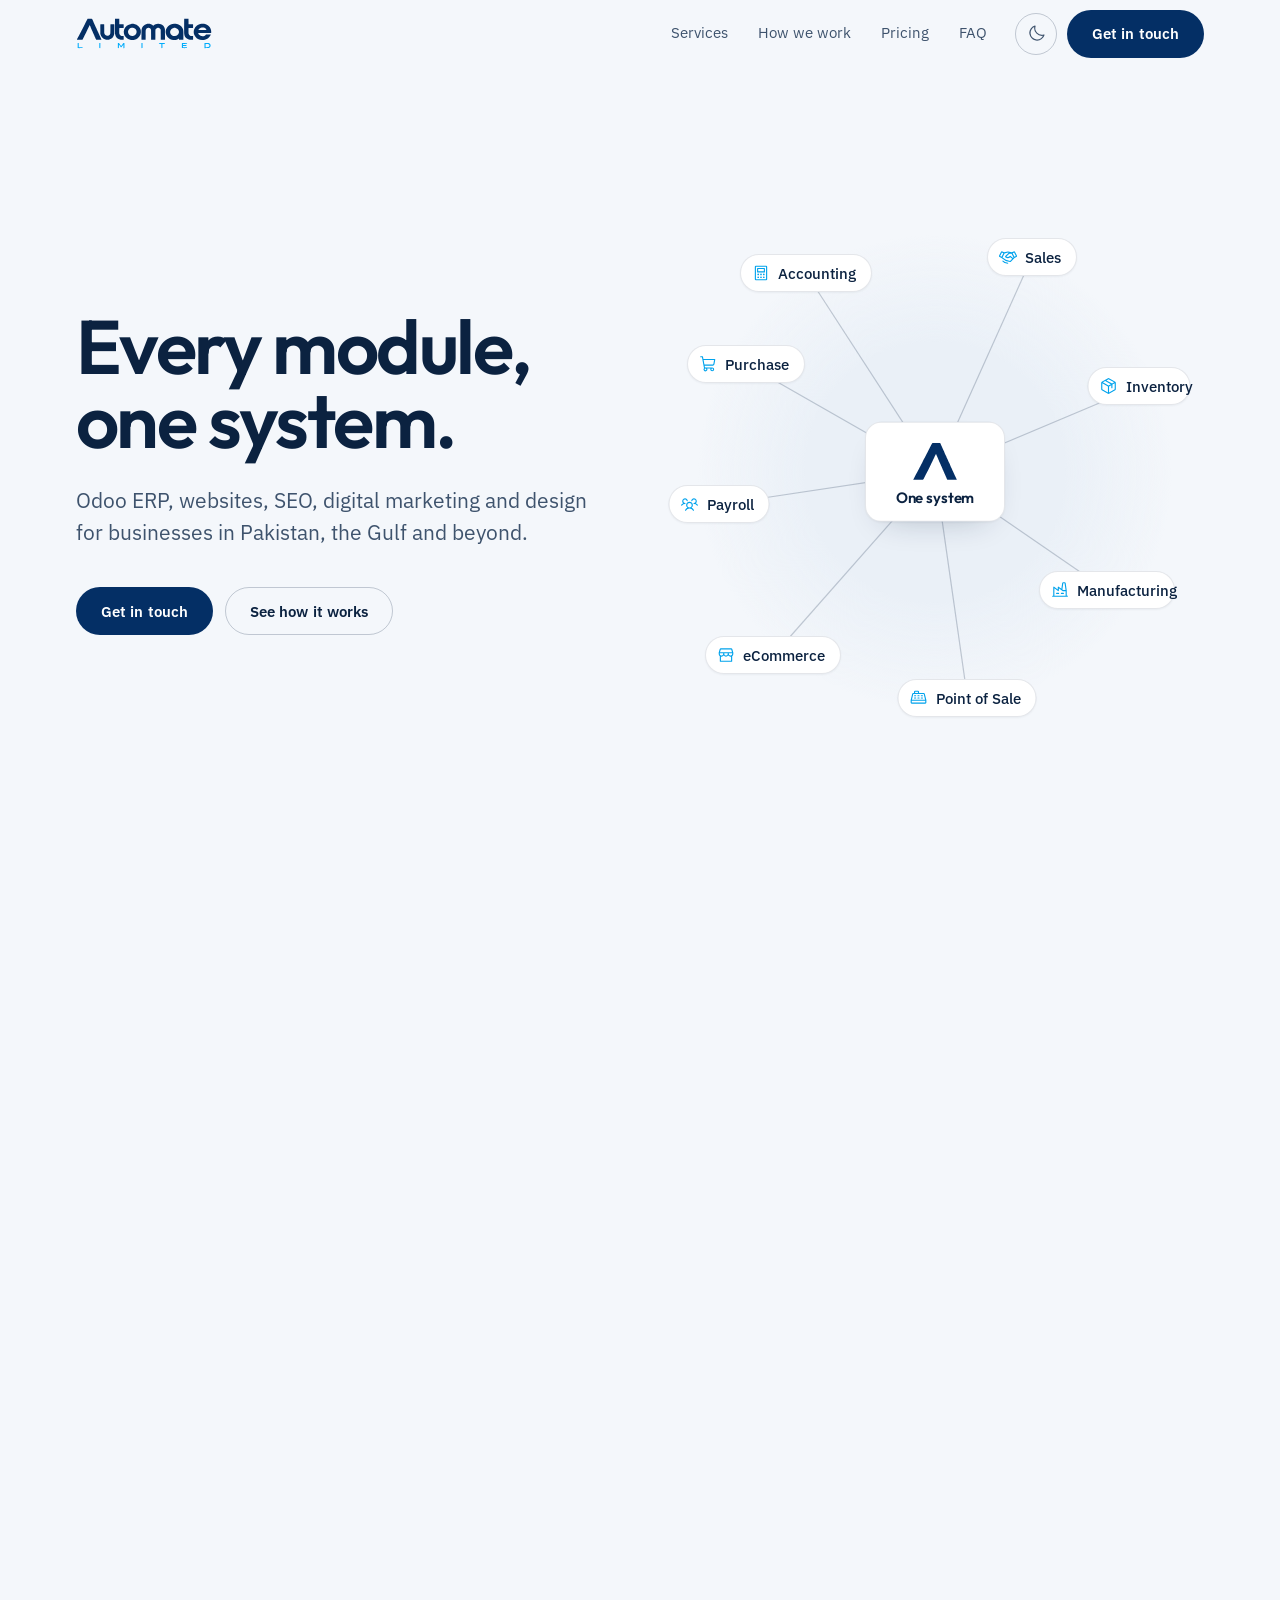
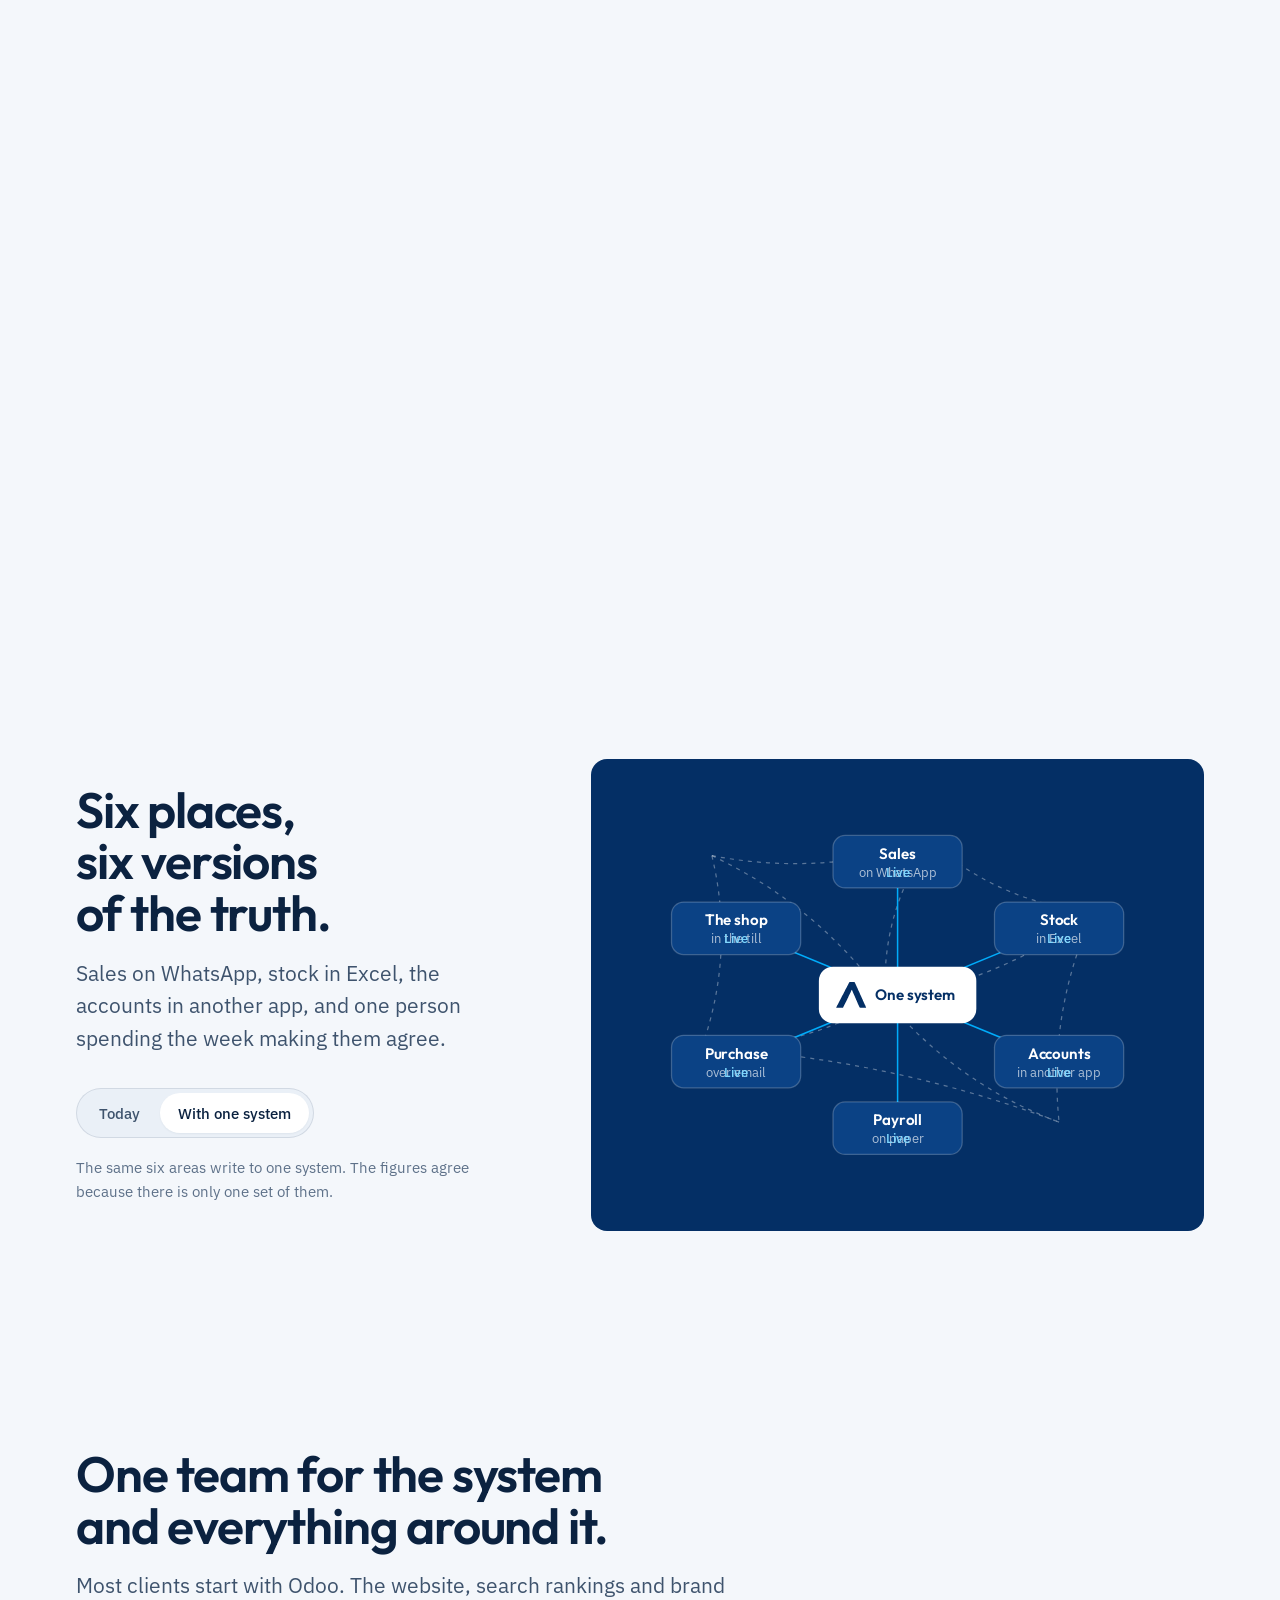
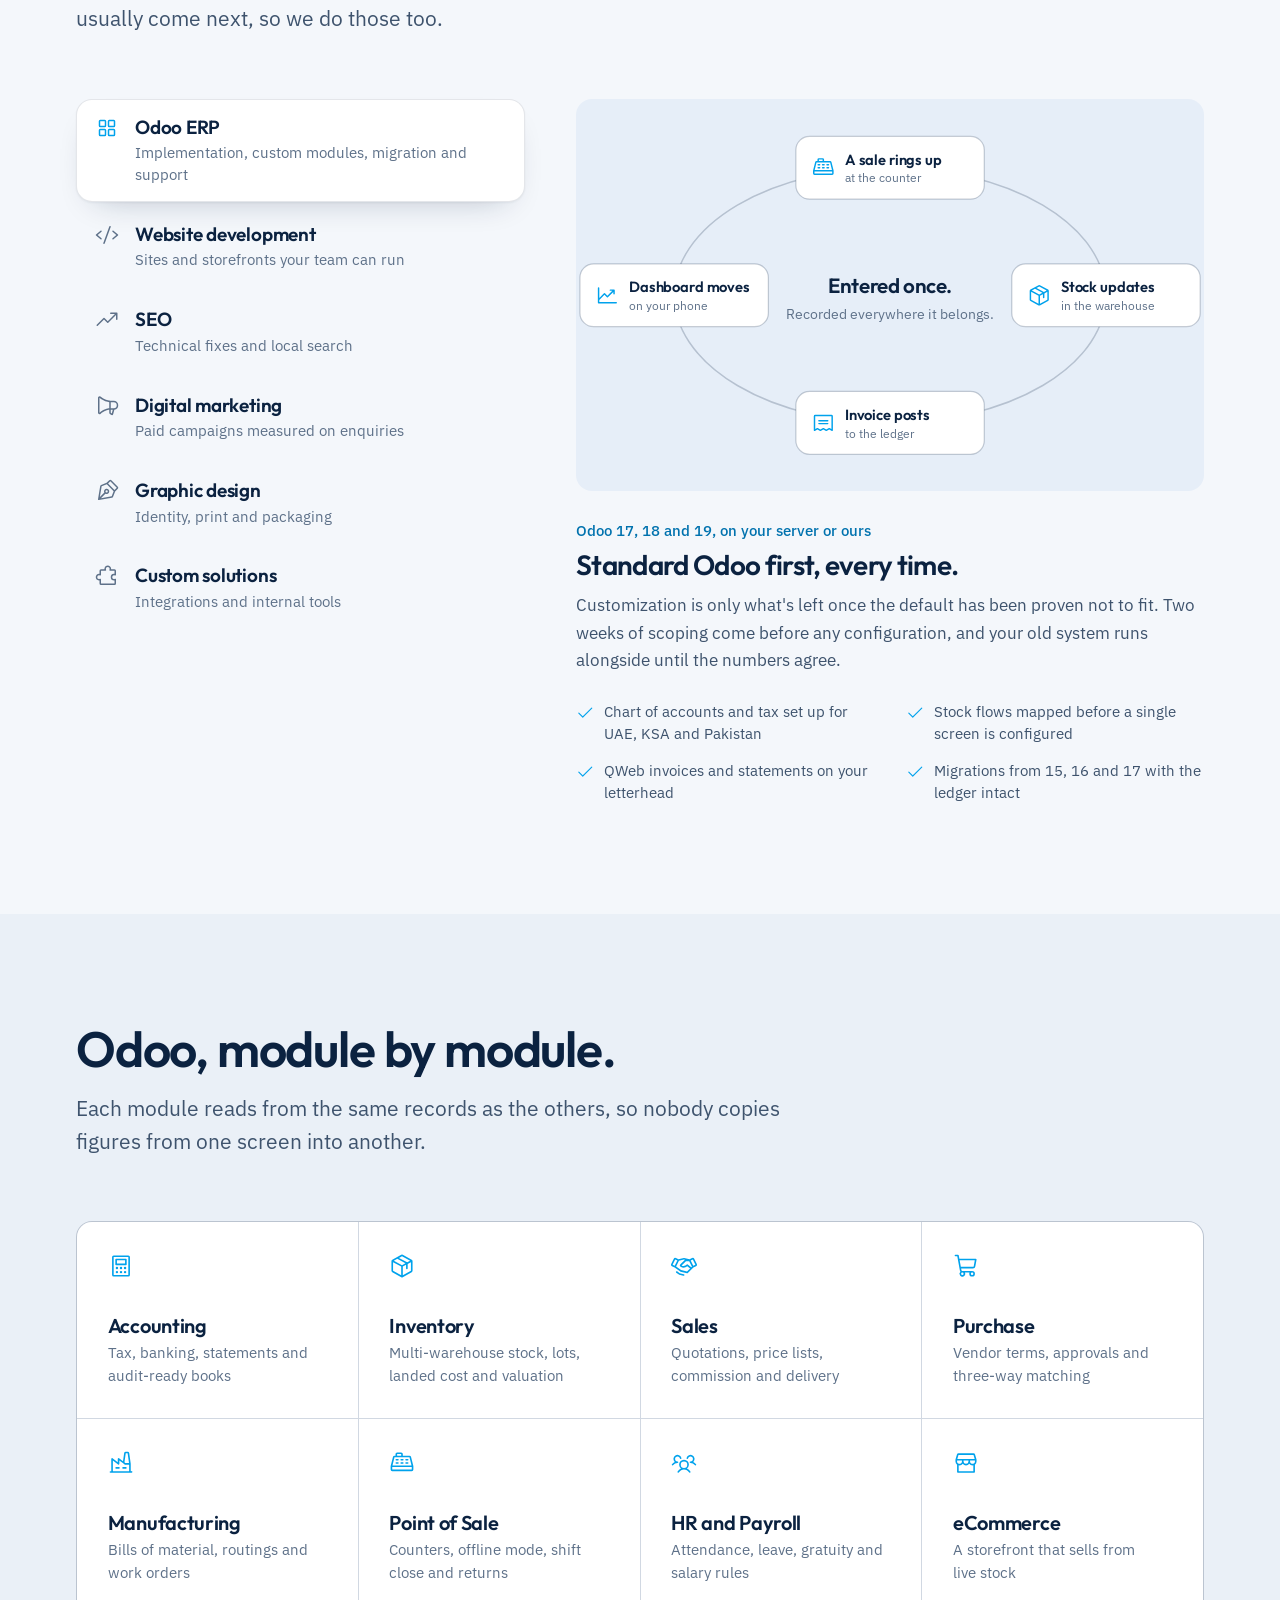
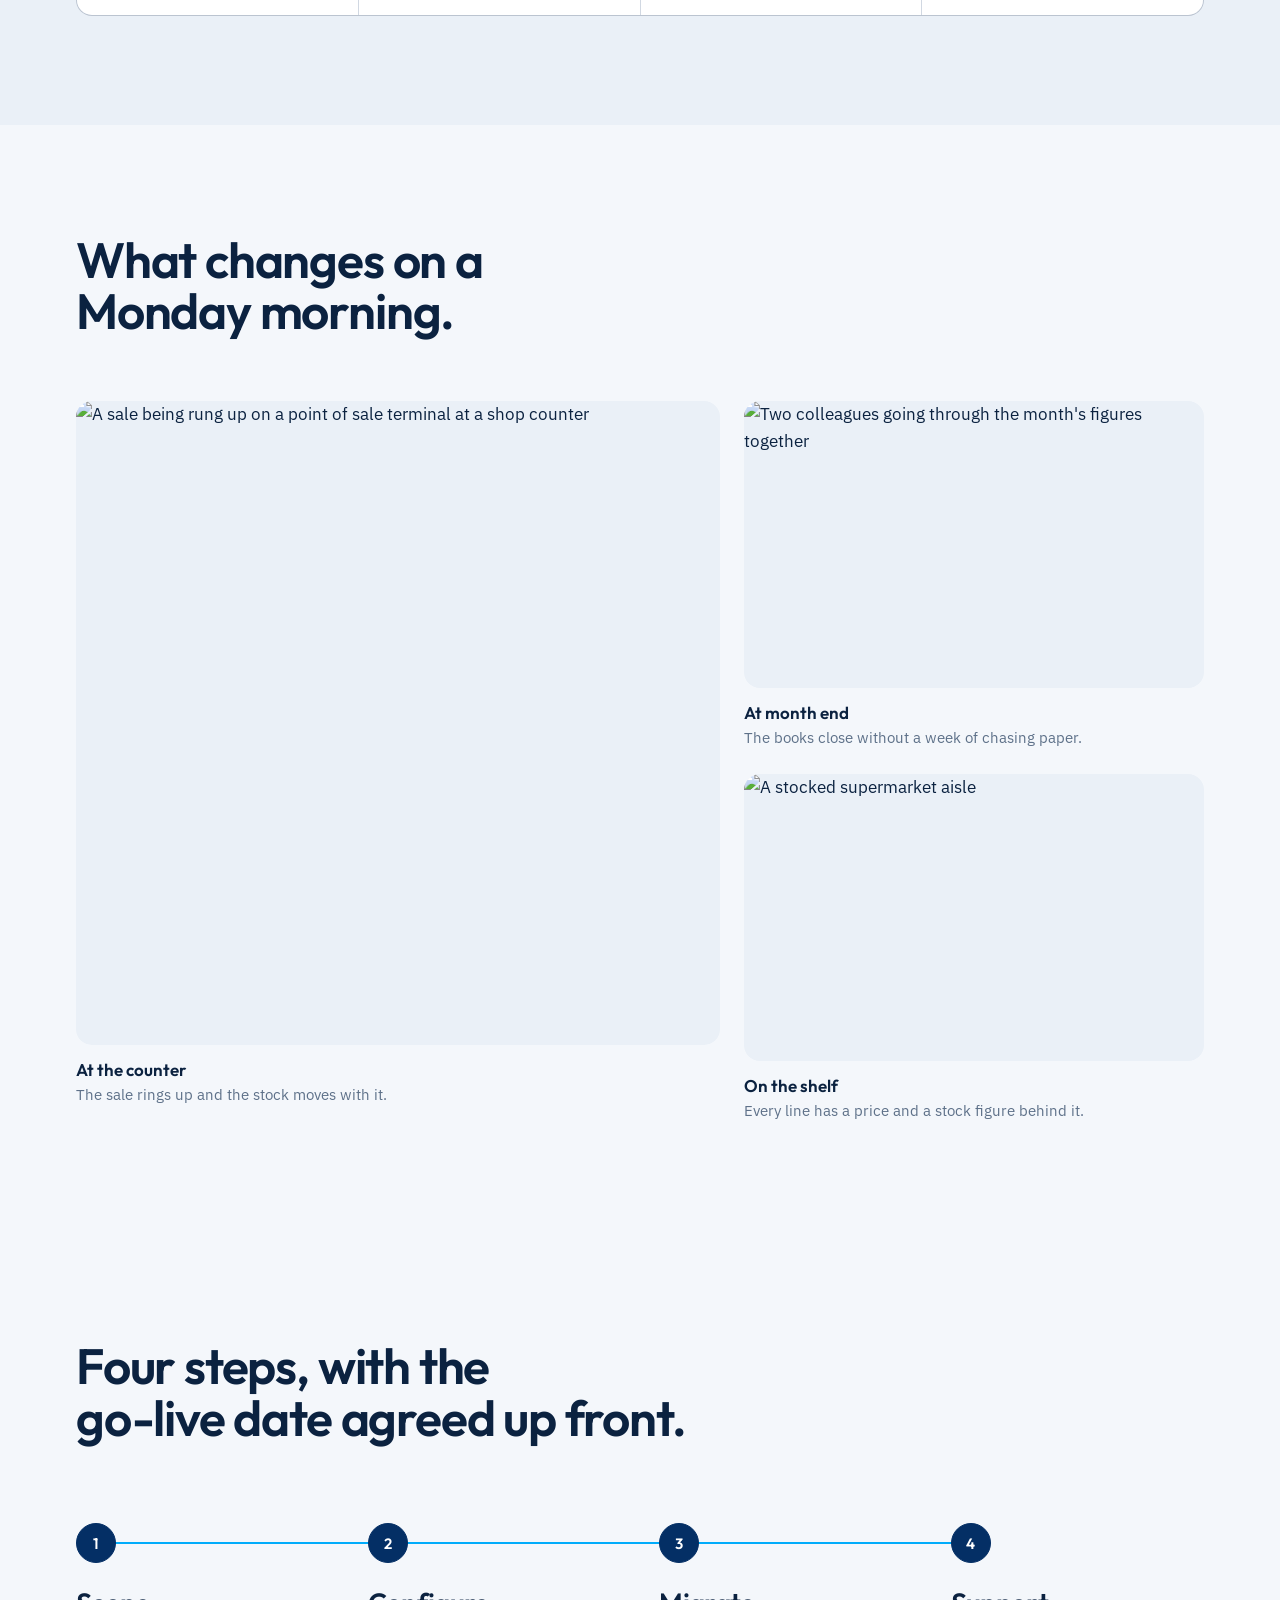
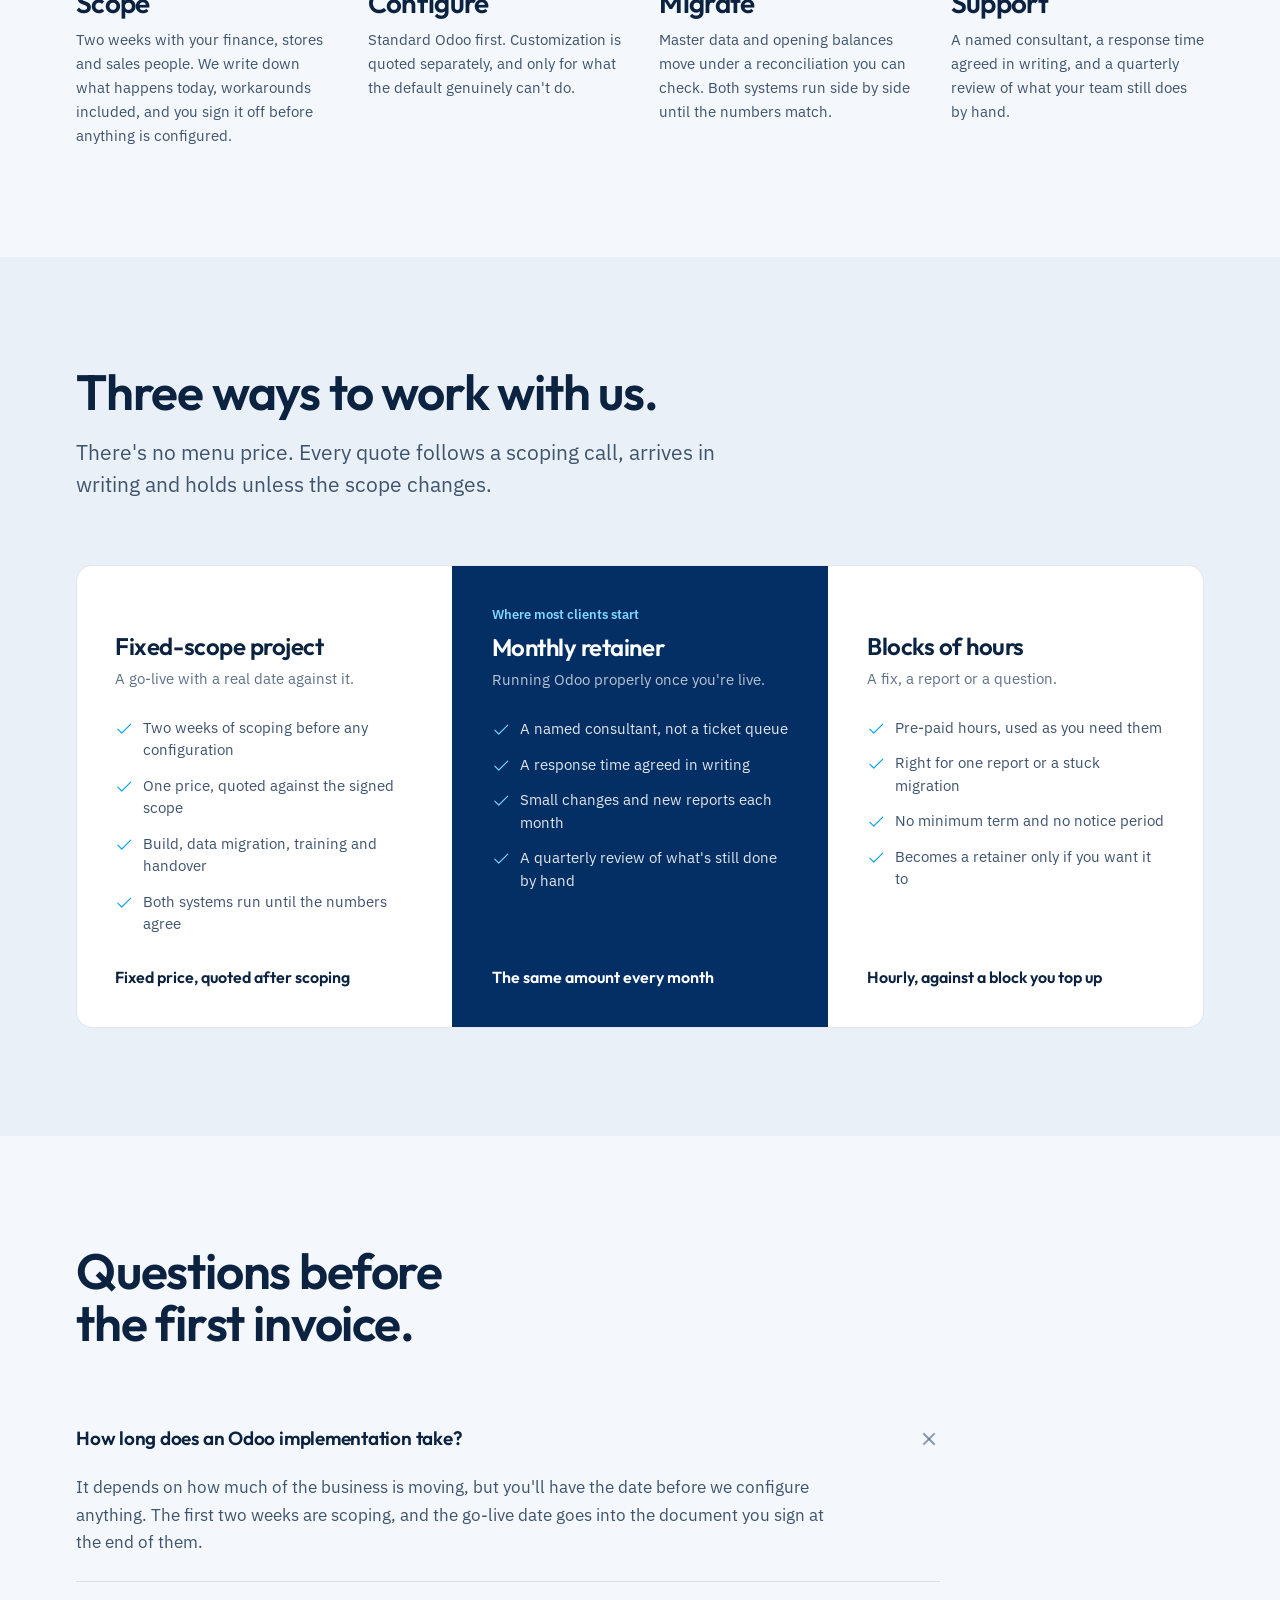
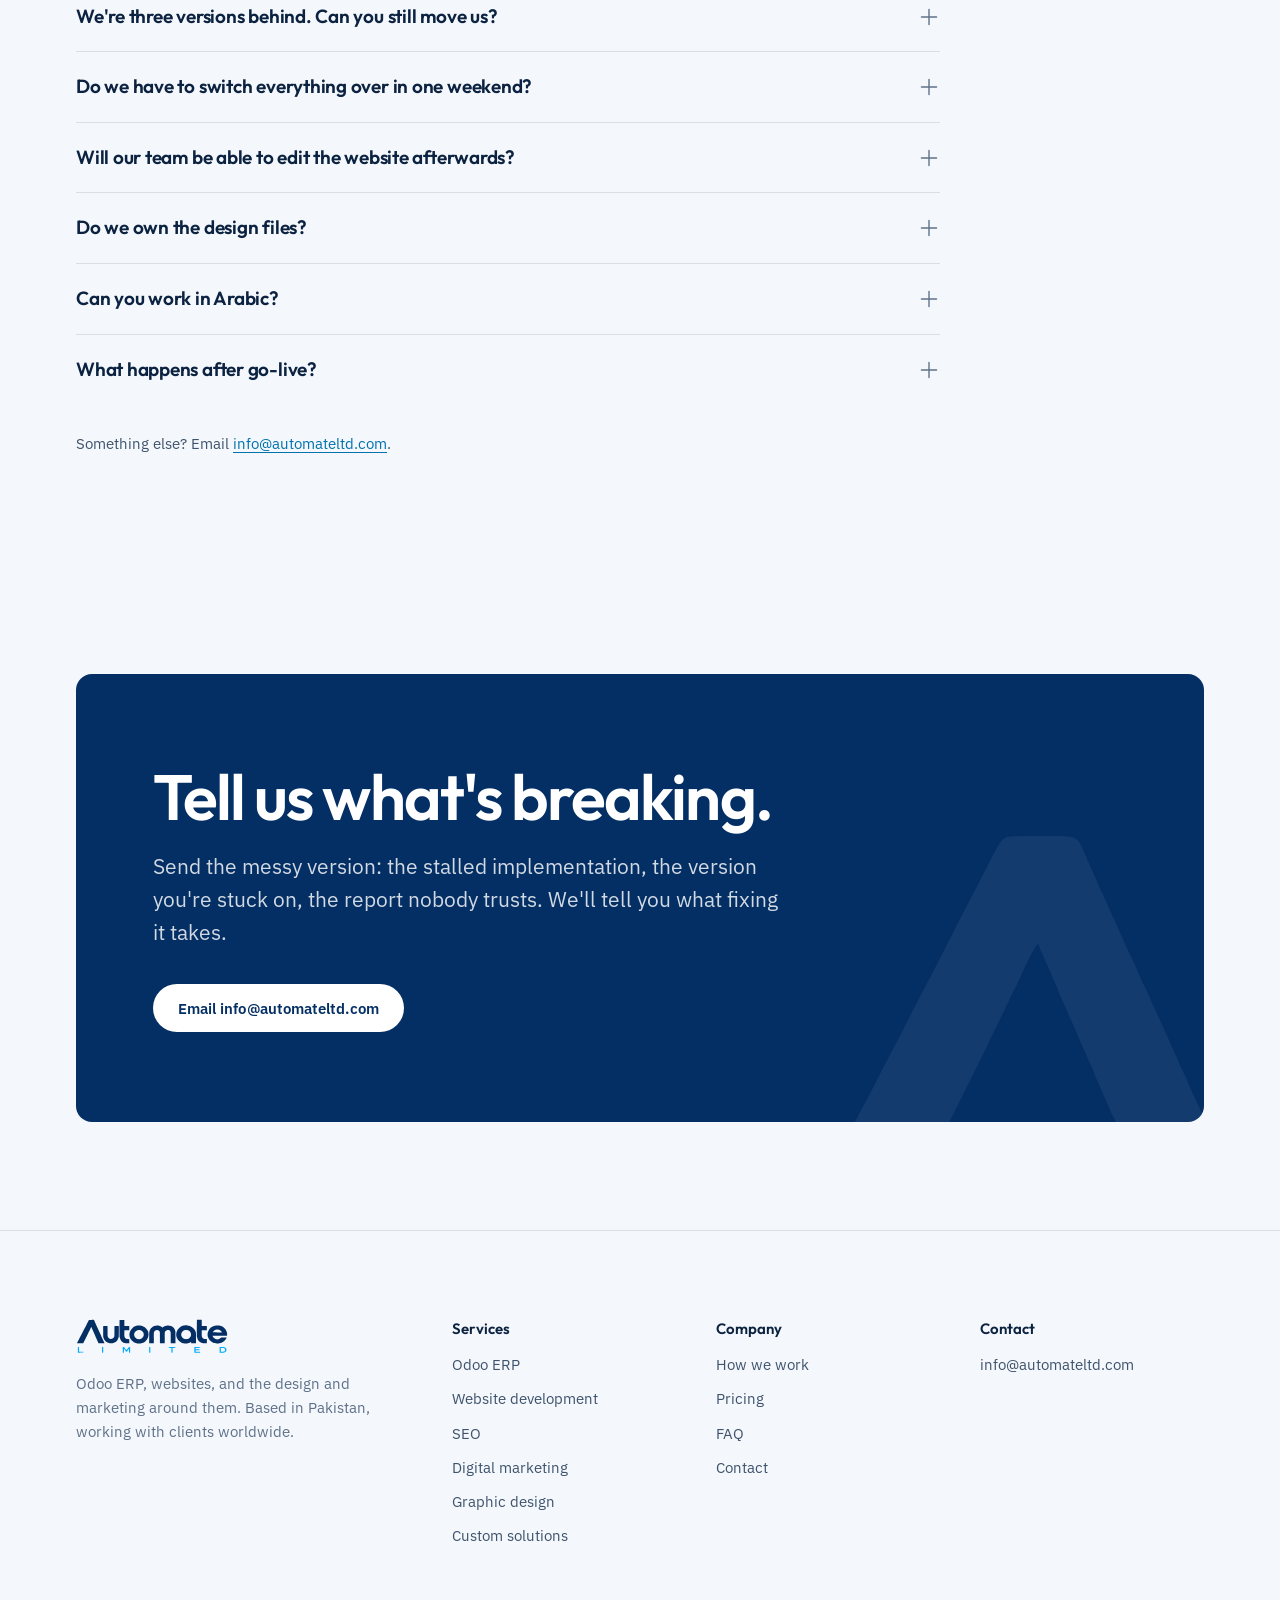
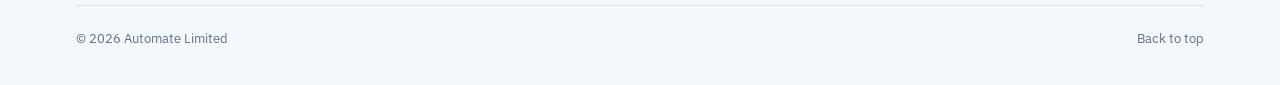
==== commit 701fdc63: "Update V-1.2" ====
--- a/index.html
+++ b/index.html
@@ -1,825 +1,545 @@
 <!doctype html>
-<html lang="en">
+<html lang="en" class="no-js">
 <head>
-<meta charset="utf-8" />
-<meta name="viewport" content="width=device-width, initial-scale=1, viewport-fit=cover" />
+<meta charset="utf-8">
+<meta name="viewport" content="width=device-width, initial-scale=1, viewport-fit=cover">
 <title>Automate Limited | Odoo ERP, websites, SEO and design</title>
-<meta name="description" content="Odoo ERP implementation and support, website development, SEO, digital marketing and graphic design for teams in Pakistan, the Gulf and beyond." />
-<meta name="theme-color" content="#050F1E" />
-<link rel="icon" href="favicon.ico" sizes="32x32" />
-<link rel="icon" type="image/svg+xml" href="data:image/svg+xml,%3Csvg%20xmlns%3D%27http%3A%2F%2Fwww.w3.org%2F2000%2Fsvg%27%20viewBox%3D%270%200%20100%20100%27%3E%3Cstyle%3E.a%7Bfill%3A%23042F65%7D%40media%28prefers-color-scheme%3Adark%29%7B.a%7Bfill%3A%23FFFFFF%7D%7D%3C%2Fstyle%3E%3Csvg%20x%3D%276%27%20y%3D%2716%27%20width%3D%2788%27%20height%3D%2768%27%20viewBox%3D%270%200%20402%20342%27%3E%3Cg%20transform%3D%27translate%280.000000%2C342.000000%29%20scale%280.100000%2C-0.100000%29%27%3E%3Cpath%20class%3D%27a%27%20d%3D%27M1785%203397%20c-34%20-19%20-48%20-39%20-110%20-162%20-39%20-77%20-118%20-230%20-175%20-340%27%2F%3E%3C%2Fg%3E%3C%2Fsvg%3E%3C%2Fsvg%3E" />
-<meta property="og:title" content="Automate Limited" />
-<meta property="og:description" content="Odoo ERP, website development, SEO, digital marketing and graphic design." />
-<meta property="og:type" content="website" />
-<meta property="og:site_name" content="Automate Limited" />
-<meta property="og:url" content="https://yourdomain.com/" />
-<meta property="og:image" content="https://yourdomain.com/og-automate.png" />
-<meta property="og:image:width" content="1200" />
-<meta property="og:image:height" content="630" />
-<meta name="twitter:card" content="summary_large_image" />
-<meta name="twitter:image" content="https://yourdomain.com/og-automate.png" />
-<meta name="robots" content="index,follow" />
-<link rel="canonical" href="https://yourdomain.com/" />
-<link rel="apple-touch-icon" href="apple-touch-icon.png" />
-
-<!--
-  IMAGE MANIFEST. All twelve photos are placeholders.
-
-  TO SWAP ONE: find-and-replace its id below with your new Unsplash id, or with
-  the path to your own file. Each id appears four times (the src plus three
-  srcset widths) and one replace catches all of them. Keep the ratio, or the
-  crop will not fill the slot cleanly.
-
-    SLOT          RATIO   CURRENT ID                            SHOULD SHOW
-    hero          16:9    photo-1541535881962-3bb380b08458      an owner checking the business on a phone, calm
-    odoo section  16:9    photo-1568658176307-bfbd2873abda      owner and consultant reading the same screen
-    website sec.  16:9    photo-1520333789090-1afc82db536a      a customer buying easily on a phone
-    band, tall    4:5     photo-1787209516537-a8e66a1b4360         a customer being served at a counter
-    band, top     16:10   photo-1600880292203-757bb62b4baf         unhurried review of the month's figures
-    band, bottom  16:10   photo-1604719312566-8912e9227c6a         a stocked shop shelf, Lahore
-    work 1        4:5     photo-1636247499734-893da2bcfc1c      brand identity in print
-    work 2        1:1     photo-1636247497842-81ee9c80f9df      storefront on mobile screens
-    work 3        3:4     photo-1762525984874-83d6ddf6a069      outdoor or billboard campaign
-    work 4        3:4     photo-1636247499180-13285c86be9b      a brand guidelines book
-    work 5        4:5     photo-1677890465835-ab8c5c621771      packaging
-    work 6        1:1     photo-1636247498670-2b94030da165      printed stationery
-
-  COLOUR: every photo carries &sat=-12&con=5 so a mixed set reads as one shoot.
-  Change or delete those two parameters to retune the whole page at once.
-  Your own photography will not need them.
--->
-
-
-<!--
-  BEFORE LAUNCH, SWAP THESE. Each appears more than once, so search the whole file.
-    1. yourdomain.com        canonical, og:url, og:image, twitter:image, JSON-LD
-    2. hello@yourdomain.com  the mailto link, the footer, the JSON-LD
-    3. 920000000000          the wa.me WhatsApp link
-    4. +920000000000         the tel: link, the footer, the JSON-LD
-    5. Lahore, Pakistan      the footer and the JSON-LD address
-  Put og-automate.png and apple-touch-icon.png in the same folder as this file.
--->
-
-<link rel="preconnect" href="https://fonts.googleapis.com">
-<link rel="preconnect" href="https://fonts.gstatic.com" crossorigin>
+<meta name="description" content="Odoo ERP implementation and support, website development, SEO, digital marketing and graphic design for businesses in Pakistan, the Gulf and beyond.">
+<link rel="canonical" href="https://automateltd.com/">
+<meta name="robots" content="index,follow">
+<meta name="theme-color" content="#F4F7FB">
+<meta property="og:type" content="website">
+<meta property="og:site_name" content="Automate Limited">
+<meta property="og:title" content="Automate Limited | Odoo ERP, websites, SEO and design">
+<meta property="og:description" content="Odoo ERP, website development, SEO, digital marketing and graphic design for businesses in Pakistan, the Gulf and beyond.">
+<meta property="og:url" content="https://automateltd.com/">
+<meta property="og:image" content="https://automateltd.com/og-automate.png">
+<meta property="og:image:width" content="1200">
+<meta property="og:image:height" content="630">
+<meta name="twitter:card" content="summary_large_image">
+<meta name="twitter:image" content="https://automateltd.com/og-automate.png">
+<link rel="icon" href="favicon.ico" sizes="32x32">
+<link rel="icon" type="image/svg+xml" href="data:image/svg+xml,%3Csvg%20xmlns%3D%27http%3A%2F%2Fwww.w3.org%2F2000%2Fsvg%27%20viewBox%3D%270%200%20100%20100%27%3E%3Cstyle%3E.a%7Bfill%3A%23042F65%7D%40media%28prefers-color-scheme%3Adark%29%7B.a%7Bfill%3A%23FFFFFF%7D%7D%3C%2Fstyle%3E%3Csvg%20x%3D%276%27%20y%3D%2716%27%20width%3D%2788%27%20height%3D%2768%27%20viewBox%3D%270%200%20402%20342%27%3E%3Cg%20transform%3D%27translate%280.000000%2C342.000000%29%20scale%280.100000%2C-0.100000%29%27%3E%3Cpath%20class%3D%27a%27%20d%3D%27M1785%203397%20c-34%20-19%20-48%20-39%20-110%20-162%20-39%20-77%20-118%20-230%20-175%20-340%20-146%20-282%20-200%20-387%20-338%20-657%20-66%20-130%20-127%20-247%20-135%20-260%20-8%20-13%20-75%20-142%20-149%20-288%20-74%20-146%20-148%20-290%20-165%20-320%20-17%20-30%20-81%20-154%20-143%20-275%20-62%20-121%20-116%20-224%20-120%20-230%20-4%20-5%20-53%20-100%20-110%20-210%20-56%20-110%20-105%20-204%20-110%20-210%20-23%20-30%20-219%20-428%20-215%20-436%204%20-5%20185%20-9%20449%20-9%20409%200%20444%201%20458%2018%2013%2015%20608%201206%20701%201402%2019%2041%2094%20195%20165%20342%2072%20146%20141%20288%20153%20315%2090%20200%20150%20312%20164%20307%208%20-4%2015%20-13%2015%20-21%200%20-8%2013%20-42%2029%20-76%2027%20-59%2041%20-90%2076%20-172%208%20-19%2022%20-52%2031%20-72%209%20-21%2022%20-51%2030%20-67%208%20-16%2014%20-33%2014%20-37%200%20-4%2013%20-36%2029%20-71%2016%20-35%2036%20-81%2046%20-103%209%20-22%2028%20-65%2042%20-95%2014%20-30%2029%20-64%2033%20-75%204%20-11%2018%20-42%2030%20-70%2012%20-27%2026%20-59%2030%20-70%204%20-11%2021%20-49%2038%20-85%2016%20-36%2038%20-83%2047%20-105%209%20-22%2023%20-53%2031%20-69%208%20-16%2014%20-33%2014%20-37%200%20-4%2013%20-36%2029%20-71%2016%20-35%2036%20-79%2044%20-98%208%20-19%2026%20-60%2039%20-90%2014%20-30%2031%20-71%2038%20-90%208%20-19%2027%20-59%2042%20-89%2015%20-29%2028%20-57%2028%20-62%200%20-5%2013%20-37%2028%20-71%2016%20-35%2035%20-79%2042%20-98%208%20-19%2027%20-59%2042%20-89%2015%20-29%2028%20-57%2028%20-63%200%20-5%2013%20-37%2029%20-71%2016%20-34%2036%20-80%2046%20-102%2077%20-179%2034%20-165%20502%20-165%20348%200%20425%202%20429%2014%203%207%20-15%2056%20-40%20109%20-26%2053%20-46%2099%20-46%20101%200%203%20-22%2051%20-49%20108%20-27%2057%20-57%20121%20-66%20143%20-10%2022%20-33%2071%20-51%20110%20-19%2038%20-34%2074%20-34%2078%200%205%20-17%2046%20-39%2090%20-21%2045%20-46%20100%20-56%20122%20-10%2022%20-33%2071%20-52%20109%20-18%2038%20-33%2073%20-33%2078%200%204%20-23%2055%20-50%20111%20-28%2057%20-50%20106%20-50%20110%200%204%20-17%2044%20-39%2089%20-21%2046%20-46%20101%20-56%20123%20-9%2022%20-27%2063%20-40%2090%20-12%2028%20-31%2068%20-40%2090%20-10%2022%20-33%2071%20-51%20110%20-19%2038%20-34%2073%20-34%2077%200%204%20-27%2063%20-60%20130%20-33%2068%20-60%20127%20-60%20132%200%205%20-22%2054%20-49%20110%20-27%2055%20-58%20122%20-70%20149%20-45%20100%20-64%20143%20-78%20177%20-9%2019%20-35%2076%20-58%20125%20-23%2050%20-48%20106%20-56%20125%20-7%2019%20-26%2059%20-41%2089%20-15%2029%20-28%2057%20-28%2062%200%205%20-17%2046%20-39%2091%20-36%2078%20-52%20113%20-85%20191%20-79%20186%20-58%20177%20-433%20176%20-286%20-1%20-300%20-1%20-338%20-22z%27%2F%3E%3C%2Fg%3E%3C%2Fsvg%3E%3C%2Fsvg%3E">
+<link rel="apple-touch-icon" href="apple-touch-icon.png">
+<link rel="preload" href="fonts/outfit-latin-wght-normal.woff2" as="font" type="font/woff2" crossorigin>
+<link rel="preload" href="fonts/ibm-plex-sans-latin-wght-normal.woff2" as="font" type="font/woff2" crossorigin>
 <link rel="preconnect" href="https://images.unsplash.com">
-<link href="https://fonts.googleapis.com/css2?family=Geist:wght@300;400;500;600;700&display=swap" rel="stylesheet">
-<link rel="preload" as="image" href="https://images.unsplash.com/photo-1541535881962-3bb380b08458?auto=format&fit=crop&crop=faces,edges&w=2200&h=1240&q=75&sat=-12&con=5" imagesrcset="https://images.unsplash.com/photo-1541535881962-3bb380b08458?auto=format&fit=crop&crop=faces,edges&w=1320&h=744&q=75&sat=-12&con=5 1320w, https://images.unsplash.com/photo-1541535881962-3bb380b08458?auto=format&fit=crop&crop=faces,edges&w=2200&h=1240&q=75&sat=-12&con=5 2200w, https://images.unsplash.com/photo-1541535881962-3bb380b08458?auto=format&fit=crop&crop=faces,edges&w=3520&h=1984&q=75&sat=-12&con=5 3520w" imagesizes="100vw">
-
-<!--
-  Photography: Unsplash License (free for commercial use, attribution not required).
-  Hero: John Doe. Shared screen: DISRUPTIVO. Phone shopper: bruce mars.
-  Counter terminal: Unzer. Month end: krakenimages. Supermarket: Franki Chamaki.
-  Chosen to show the owner's side of automation rather than machinery at work.
-  Replace all six with Automate's own photography before launch.
-
-  Portfolio pieces: Unsplash License. MK +2, pott mockups, OmAr Taha.
-
-  Icons: Phosphor Icons regular weight, MIT License, Copyright (c) 2023 Phosphor Icons.
-
-  !! PLACEHOLDER CONTENT !!
-  The portfolio pieces, the three case studies and the three reviews below are
-  ILLUSTRATIVE ONLY. The work is not Automate's, the figures are invented and
-  nobody said the quotes. Replace every one of them with real projects, real
-  numbers and real client wording before this page goes live. Publishing them
-  as they stand would be fabricated proof.
--->
-
+<script>
+(function(r){r.className=r.className.replace("no-js","js");
+try{if(localStorage.getItem("automate-theme")==="dark")r.setAttribute("data-theme","dark")}catch(e){}
+if(window.matchMedia&&matchMedia("(prefers-reduced-motion: reduce)").matches)r.className+=" no-motion";
+})(document.documentElement);
+</script>
 <style>
-/* ============================================================
+/* =====================================================================
    AUTOMATE LIMITED
-   Brand: navy #042F65, cyan #00ACFB (sampled from the logo file)
-   Radius scale (locked): pill 999px interactive / card 14px / panel 22px
-   Accent lock: cyan is used for fills and rules only, never small text on light
-   Z scale: base 0 / panel 2 / menu 45 / nav 50 / grain 60
-   Animates transform, opacity and clip-path only
-   ============================================================ */
+   Theme      light by default, [data-theme="dark"] overrides tokens only.
+   Type       Outfit for display (echoes the wordmark), IBM Plex Sans for text.
+   Radius     999px on anything you press, 16px on cards and media, 10px on small controls.
+   Z scale    menu 45, header 50, skip link 60. Nothing else sets z-index globally.
+   Motion     one orchestrated moment (the hero). Everything else answers the reader.
+   ===================================================================== */
+
+@font-face{font-family:"Outfit";font-style:normal;font-weight:100 900;font-display:swap;
+  src:url("fonts/outfit-latin-wght-normal.woff2") format("woff2")}
+@font-face{font-family:"Plex";font-style:normal;font-weight:100 700;font-display:swap;
+  src:url("fonts/ibm-plex-sans-latin-wght-normal.woff2") format("woff2")}
 
 :root{
+  color-scheme:light;
+  --paper:#F4F7FB;
+  --paper-2:#EAF0F7;
+  --surface:#FFFFFF;
+  --ink:#0B2240;
+  --ink-2:#3E536D;
+  --ink-3:#5E7189;
+  --line:rgba(11,34,64,.11);
+  --line-2:rgba(11,34,64,.22);
   --navy:#042F65;
-  --navy-deep:#031F44;
   --cyan:#00ACFB;
-
-  /* dark is the brand default. Light lives under [data-theme="light"]. */
-  --bg:#050F1E;
-  --bg-2:#0A1B30;
-  --card:#0C2039;
-  --ink:#F2F7FC;
-  --ink-2:#A8C0D8;
-  --ink-3:#7791AE;
-  --line:rgba(255,255,255,.10);
-  --line-strong:rgba(255,255,255,.24);
-  --shadow-sm:0 10px 30px rgba(0,0,0,.45);
-  --elev:inset 0 1px 0 rgba(255,255,255,.08);
-  --glow:rgba(0,172,251,.22);
-  --scrim:linear-gradient(180deg,rgba(3,12,26,0) 8%,rgba(3,12,26,.46) 50%,rgba(3,12,26,.92) 100%);
-
-  --logo-word:#F2F7FC;
+  --cyan-text:#0072AE;
+  --icon:#00A2EC;
+  --focus:#042F65;
+  --art:#E6EEF8;
+  --deep:#042F65;
+  --deep-2:#0A3F7F;
+  --logo-word:#042F65;
   --logo-sub:#00ACFB;
-
-  --btn-bg:#00ACFB;
-  --btn-fg:#03182E;
-  --btn-bg-hover:#46C6FF;
-  --tile-hover:#123C6E;
-
-  --step--1:clamp(.78rem,.74rem + .18vw,.86rem);
-  --step-0:clamp(1rem,.96rem + .2vw,1.08rem);
-  --step-1:clamp(1.22rem,1.1rem + .58vw,1.6rem);
-  --step-2:clamp(1.7rem,1.32rem + 1.7vw,2.75rem);
-  --step-3:clamp(2.4rem,1.7rem + 3.4vw,4.8rem);
-
-  --gutter:clamp(1.1rem,4vw,4rem);
-  --maxw:1400px;
+  --btn:#042F65;
+  --btn-ink:#FFFFFF;
+  --btn-hover:#0A3F7F;
+  --shadow:0 1px 2px rgba(11,34,64,.05),0 14px 34px -20px rgba(11,34,64,.32);
+
+  --f-display:"Outfit",ui-sans-serif,system-ui,-apple-system,"Segoe UI",sans-serif;
+  --f-text:"Plex",ui-sans-serif,system-ui,-apple-system,"Segoe UI",sans-serif;
+
+  --t-cap:.8125rem;
+  --t-sm:.9375rem;
+  --t-body:1.0625rem;
+  --t-lede:clamp(1.125rem,.98rem + .5vw,1.3125rem);
+  --t-h3:clamp(1.375rem,1.1rem + .8vw,1.75rem);
+  --t-h2:clamp(2rem,1.25rem + 2.4vw,3.1rem);
+  --t-h1:clamp(2.7rem,1.35rem + 4.4vw,4.75rem);
+
+  --wrap:1240px;
+  --gutter:clamp(20px,4.4vw,56px);
+  --sec:clamp(72px,8.5vw,120px);
+  --nav-h:68px;
+  --r-card:16px;
+  --r-sm:10px;
+  --r-pill:999px;
   --ease:cubic-bezier(.22,1,.36,1);
 }
-
-:root[data-theme="light"]{
-  --bg:#F4F6F9;
-  --bg-2:#FFFFFF;
-  --card:#FFFFFF;
-  --ink:#04203F;
-  --ink-2:#40556F;
-  --ink-3:#7C8CA1;
-  --line:rgba(4,47,101,.13);
-  --line-strong:rgba(4,47,101,.30);
-  --shadow-sm:0 6px 18px rgba(4,47,101,.07);
-  --elev:none;
-  --glow:rgba(0,172,251,.16);
-  --scrim:linear-gradient(180deg,rgba(3,31,68,0) 10%,rgba(3,31,68,.42) 52%,rgba(3,31,68,.90) 100%);
-  --logo-word:#042F65;
-  --btn-bg:#042F65;
-  --btn-fg:#FFFFFF;
-  --btn-bg-hover:#031F44;
-  --tile-hover:#042F65;
+:root[data-theme="dark"]{
+  color-scheme:dark;
+  --paper:#08131F;
+  --paper-2:#0B1A2B;
+  --surface:#0F2136;
+  --ink:#EDF3FA;
+  --ink-2:#B2C3D6;
+  --ink-3:#8196AE;
+  --line:rgba(237,243,250,.11);
+  --line-2:rgba(237,243,250,.24);
+  --cyan-text:#62CEFF;
+  --icon:#3FC0FF;
+  --focus:#62CEFF;
+  --art:#0E2239;
+  --deep:#0C2B52;
+  --deep-2:#133A69;
+  --logo-word:#EDF3FA;
+  --btn:#EDF3FA;
+  --btn-ink:#06213F;
+  --btn-hover:#FFFFFF;
+  --shadow:0 1px 2px rgba(0,0,0,.35),0 18px 40px -22px rgba(0,0,0,.7);
 }
 
-
-
+/* ---------- base ---------- */
 *,*::before,*::after{box-sizing:border-box}
-html{-webkit-text-size-adjust:100%;scroll-behavior:smooth}
-body{
-  margin:0;background:var(--bg);color:var(--ink);
-  font-family:"Geist","Geist Sans",system-ui,-apple-system,"Segoe UI",sans-serif;
-  font-size:var(--step-0);line-height:1.6;font-weight:400;
-  -webkit-font-smoothing:antialiased;overflow-x:hidden;
+html{-webkit-text-size-adjust:100%;text-size-adjust:100%;scroll-behavior:smooth}
+body{margin:0;background:var(--paper);color:var(--ink);font:400 var(--t-body)/1.62 var(--f-text);
+  -webkit-font-smoothing:antialiased;-moz-osx-font-smoothing:grayscale;overflow-x:clip;
+  transition:background-color .35s ease,color .35s ease}
+body.is-locked{overflow:hidden}
+img,svg{display:block;max-width:100%}
+a{color:inherit;text-decoration:none}
+h1,h2,h3{margin:0;font-family:var(--f-display);font-weight:600;letter-spacing:-.024em;line-height:1.04;
+  color:var(--ink);text-wrap:balance}
+p{margin:0;text-wrap:pretty}
+ul{margin:0;padding:0;list-style:none}
+button{font:inherit;color:inherit}
+:focus-visible{outline:2px solid var(--focus);outline-offset:3px;border-radius:6px}
+::selection{background:var(--cyan);color:#021A36}
+/* on navy and photographic grounds the navy ring disappears */
+.cta :focus-visible,.panel :focus-visible,.plan--lead :focus-visible{outline-color:#7FD8FF}
+[id]{scroll-margin-top:calc(var(--nav-h) + 12px)}
+section[tabindex="-1"]:focus{outline:none}
+.sprite{position:absolute;width:0;height:0;overflow:hidden}
+.sentinel{position:absolute;top:0;left:0;width:1px;height:8px;pointer-events:none}
+.skip{position:absolute;left:-9999px;top:12px;z-index:60;background:var(--btn);color:var(--btn-ink);
+  padding:12px 18px;border-radius:var(--r-pill);font-weight:600}
+.skip:focus{left:var(--gutter)}
+.wrap{max-width:var(--wrap);margin-inline:auto;padding-inline:var(--gutter)}
+.sec{padding-block:var(--sec)}
+.band{background:var(--paper-2)}
+.sec-head{max-width:44rem}
+.sec-head h2{font-size:var(--t-h2)}
+.sec-head p{margin-top:18px;font-size:var(--t-lede);line-height:1.55;color:var(--ink-2);max-width:34em}
+.ic{width:24px;height:24px;flex:none;fill:currentColor}
+.nobr{white-space:nowrap}
+
+/* ---------- buttons ---------- */
+.btn{display:inline-flex;align-items:center;justify-content:center;min-height:48px;padding:0 24px;
+  border-radius:var(--r-pill);border:1px solid transparent;font:600 var(--t-sm)/1 var(--f-text);
+  letter-spacing:.005em;white-space:nowrap;cursor:pointer;
+  transition:background-color .2s ease,color .2s ease,border-color .2s ease,transform .2s var(--ease)}
+.btn:active{transform:translateY(1px)}
+.btn--primary{background:var(--btn);color:var(--btn-ink)}
+.btn--primary:hover{background:var(--btn-hover)}
+.btn--quiet{border-color:var(--line-2);color:var(--ink)}
+.btn--quiet:hover{border-color:var(--ink)}
+.btn--light{background:#FFFFFF;color:#042F65}
+.btn--light:hover{background:#E4F3FD}
+
+/* ---------- header ---------- */
+.hdr{position:fixed;inset:0 0 auto;z-index:50;height:var(--nav-h);border-bottom:1px solid transparent;
+  transition:background-color .3s ease,border-color .3s ease}
+.hdr.is-stuck{background:var(--paper);border-bottom-color:var(--line)}
+@supports (backdrop-filter:blur(1px)) or (-webkit-backdrop-filter:blur(1px)){
+  .hdr.is-stuck{background:color-mix(in srgb,var(--paper) 84%,transparent);
+    -webkit-backdrop-filter:blur(14px) saturate(1.4);backdrop-filter:blur(14px) saturate(1.4)}
 }
-body.is-locked{overflow:hidden}
-img{display:block;max-width:100%}
-a{color:inherit;text-decoration:none}
-h1,h2,h3{margin:0;font-weight:600;letter-spacing:-.035em;line-height:1.02;text-wrap:balance}
-p,li,figcaption,blockquote,cite{text-wrap:pretty}
-.ssec__lead,.lockup h1{text-wrap:balance}
-p{margin:0}
-::selection{background:var(--cyan);color:#04203F}
-:focus-visible{outline:2px solid var(--cyan);outline-offset:3px;border-radius:4px}
-
-.wrap{width:100%;max-width:var(--maxw);margin-inline:auto;padding-inline:var(--gutter)}
-.body{color:var(--ink-2);max-width:56ch}
-.eyebrow{font-size:var(--step--1);text-transform:uppercase;letter-spacing:.16em;font-weight:500;color:var(--ink-3)}
-.skip{position:absolute;left:-9999px;top:0;background:var(--navy);color:#fff;padding:.7rem 1.1rem;border-radius:999px;z-index:70}
-.skip:focus{left:var(--gutter);top:.7rem}
-
-/* ---------- logo ---------- */
-.logo{display:block;height:auto;color:inherit}
-.logo--nav{width:clamp(116px,13vw,150px)}
-.logo--hero{width:min(66vw,660px)}
-.logo--foot{width:150px}
-.mark{width:26px}
-
-/* ---------- grain ---------- */
-.grain{
-  position:fixed;inset:0;z-index:60;pointer-events:none;opacity:.42;mix-blend-mode:multiply;
-  background-image:url("data:image/svg+xml,%3Csvg xmlns='http://www.w3.org/2000/svg' width='220' height='220'%3E%3Cfilter id='n'%3E%3CfeTurbulence type='fractalNoise' baseFrequency='.86' numOctaves='3'/%3E%3CfeColorMatrix type='saturate' values='0'/%3E%3C/filter%3E%3Crect width='220' height='220' filter='url(%23n)' opacity='.16'/%3E%3C/svg%3E");
+.hdr__in{height:100%;display:flex;align-items:center;gap:28px}
+.hdr__logo{display:block;flex:none}
+.hdr__logo svg{width:136px;height:auto}
+.hdr__nav{display:flex;gap:30px;margin-left:auto;font-size:var(--t-sm);color:var(--ink-2)}
+.hdr__nav a{position:relative;padding:10px 0;transition:color .2s ease}
+.hdr__nav a:hover,.hdr__nav a[aria-current="true"]{color:var(--ink)}
+.hdr__nav a[aria-current="true"]::after{content:"";position:absolute;left:0;right:0;bottom:3px;height:2px;
+  border-radius:2px;background:var(--cyan)}
+.hdr__tools{display:flex;align-items:center;gap:10px}
+.icon-btn{width:42px;height:42px;display:inline-grid;place-items:center;border-radius:var(--r-pill);
+  border:1px solid var(--line-2);background:transparent;color:var(--ink-2);cursor:pointer;
+  transition:color .2s ease,border-color .2s ease}
+.icon-btn:hover{color:var(--ink);border-color:var(--ink)}
+.icon-btn .ic{width:19px;height:19px}
+.icon-btn .ic--sun{display:none}
+:root[data-theme="dark"] .icon-btn .ic--sun{display:block}
+:root[data-theme="dark"] .icon-btn .ic--moon{display:none}
+.menu-btn{display:none;min-height:42px;padding:0 18px;border-radius:var(--r-pill);border:1px solid var(--line-2);
+  background:transparent;cursor:pointer;font:500 var(--t-sm)/1 var(--f-text)}
+@media (max-width:959px){
+  .hdr__nav,.hdr__tools .btn{display:none}
+  .hdr__tools{margin-left:auto}
+  .menu-btn{display:inline-flex;align-items:center}
 }
-.grain{mix-blend-mode:screen;opacity:.2}
-:root[data-theme="light"] .grain{mix-blend-mode:multiply;opacity:.42}
-
-/* ---------- buttons ---------- */
-.btn{
-  display:inline-flex;align-items:center;justify-content:center;white-space:nowrap;
-  border-radius:999px;border:1px solid transparent;
-  font-size:var(--step--1);font-weight:500;letter-spacing:.01em;padding:.72rem 1.35rem;cursor:pointer;
-  transition:transform .25s var(--ease),background-color .25s,color .25s,border-color .25s;
+.menu{position:fixed;inset:0;z-index:45;background:var(--paper);display:flex;flex-direction:column;
+  justify-content:center;gap:6px;padding:calc(var(--nav-h) + 24px) var(--gutter) 40px;
+  visibility:hidden;opacity:0;transition:opacity .35s var(--ease),visibility 0s .35s}
+.menu.is-open{visibility:visible;opacity:1;transition:opacity .35s var(--ease),visibility 0s}
+.menu a:not(.btn){font:600 clamp(2rem,9vw,2.8rem)/1.2 var(--f-display);letter-spacing:-.03em;color:var(--ink)}
+.menu .btn{align-self:flex-start;margin-top:28px}
+
+/* ---------- hero stage ---------- */
+.stage{position:relative}
+.stage__pin{position:relative}
+.hero{position:relative;min-height:100vh;min-height:100svh;display:grid;
+  grid-template-columns:minmax(0,1fr) minmax(0,1fr);align-items:center;
+  gap:clamp(24px,4vw,64px);padding-top:var(--nav-h);padding-bottom:24px}
+.hero__copy{max-width:36rem}
+.hero h1{font-size:var(--t-h1);letter-spacing:-.034em;line-height:.98}
+.hero__sub{margin-top:26px;font-size:var(--t-lede);line-height:1.55;color:var(--ink-2);max-width:29em}
+.hero__cta{margin-top:38px;display:flex;flex-wrap:wrap;gap:12px}
+
+.orbit{position:relative;justify-self:end;aspect-ratio:1;
+  width:min(100%,560px,calc(100svh - var(--nav-h) - 72px))}
+.orbit::before{content:"";position:absolute;inset:6%;border-radius:50%;
+  background:radial-gradient(closest-side,var(--paper-2) 0%,var(--paper-2) 55%,transparent 100%)}
+.orbit__lines{position:absolute;inset:0;width:100%;height:100%;overflow:visible}
+.orbit__lines path{fill:none;stroke:var(--line-2);stroke-width:.22}
+.orbit__lines .pulse{stroke:var(--cyan);stroke-width:.55;stroke-linecap:round;stroke-dasharray:5 95;
+  animation:orbitPulse 3.8s linear infinite;animation-delay:var(--d,0s)}
+@keyframes orbitPulse{from{stroke-dashoffset:0}to{stroke-dashoffset:-100}}
+.hub{position:absolute;left:50%;top:50%;translate:-50% -50%;width:clamp(122px,26%,150px);
+  display:flex;flex-direction:column;align-items:center;gap:10px;padding:20px 12px 16px;
+  border-radius:var(--r-card);background:var(--surface);border:1px solid var(--line);box-shadow:var(--shadow)}
+.hub svg{width:44px;height:auto;color:var(--navy)}
+:root[data-theme="dark"] .hub svg{color:var(--cyan)}
+.hub span{font:600 var(--t-sm)/1 var(--f-display);letter-spacing:-.01em;color:var(--ink);white-space:nowrap}
+.chip{position:absolute;left:calc(var(--x) * 1%);top:calc(var(--y) * 1%);translate:-50% -50%}
+.chip__in{display:flex;align-items:center;gap:8px;padding:9px 15px 9px 11px;border-radius:var(--r-pill);
+  background:var(--surface);border:1px solid var(--line);box-shadow:var(--shadow);
+  font:500 var(--t-sm)/1 var(--f-text);color:var(--ink);white-space:nowrap;
+  animation:drift var(--t,15s) ease-in-out infinite alternate;animation-delay:var(--dl,0s)}
+.chip__in .ic{width:18px;height:18px;color:var(--icon)}
+@keyframes drift{from{transform:translate(0,0)}to{transform:translate(var(--dx,5px),var(--dy,-7px))}}
+
+.panel{display:none}
+.panel__media img{width:100%;height:100%;object-fit:cover}
+.panel h2{color:#FFFFFF;font-size:clamp(2.2rem,1.3rem + 3.3vw,4rem);letter-spacing:-.03em;max-width:11.5em}
+.panel__copy p{margin-top:22px;max-width:29em;font-size:var(--t-lede);line-height:1.55;color:rgba(255,255,255,.86)}
+.panel__copy .btn{margin-top:34px}
+
+@media (max-width:899px){
+  .hero{grid-template-columns:1fr;align-content:start;gap:clamp(28px,6vw,48px);
+    padding-top:calc(var(--nav-h) + clamp(28px,7vw,56px))}
+  .hero h1{font-size:clamp(2.6rem,1.6rem + 5vw,3.6rem)}
+  .hero__sub{margin-top:18px}
+  .hero__cta{margin-top:26px}
+  .orbit{justify-self:center;width:min(100%,420px,46svh)}
+  .orbit__lines{display:none}
+  .chip.is-extra{display:none}
+  .chip{left:calc(var(--mx) * 1%);top:calc(var(--my) * 1%)}
+  .chip__in{padding:8px 12px 8px 10px;font-size:.8125rem;gap:6px}
+  .chip__in .ic{width:16px;height:16px}
 }
-.btn--solid{background:var(--btn-bg);color:var(--btn-fg)}
-.btn--solid:hover{background:var(--btn-bg-hover)}
-.btn--solid:active{transform:translateY(1px) scale(.985)}
-.btn--onphoto{background:#fff;color:#04203F}
-.btn--onphoto:hover{background:#EAF2FA}
-.btn--lg{padding:1rem 2rem;font-size:var(--step-0)}
-
-/* ---------- nav ---------- */
-.nav{
-  position:fixed;top:0;left:0;right:0;z-index:50;
-  display:flex;align-items:center;justify-content:space-between;gap:1rem;
-  padding:.85rem var(--gutter);border-bottom:1px solid transparent;
-  transition:background-color .4s,backdrop-filter .4s,border-color .4s;
+
+/* The pinned, scroll-driven version only exists with JS and motion allowed.
+   Without either, the hero and the photo simply sit one after the other. */
+@media (prefers-reduced-motion:no-preference){
+  .js .stage{height:250vh}
+  .js .stage__pin{position:sticky;top:0;height:100vh;height:100svh;overflow:hidden}
+  .js .hero{height:100%;min-height:0}
+  .js .panel{display:block;position:absolute;inset:0;z-index:2;opacity:0;
+    clip-path:inset(50% 50% 50% 50% round 16px)}
+  .js .panel__media{position:absolute;inset:0;will-change:transform}
+  .js .panel__media::after{content:"";position:absolute;inset:0;
+    background:linear-gradient(90deg,rgba(3,16,34,.84) 0%,rgba(3,16,34,.6) 40%,rgba(3,16,34,.08) 78%)}
+  .js .panel__copy{position:absolute;inset:0;display:flex;align-items:center;opacity:0}
+  .js .panel__copy > .wrap{width:100%}
+  .js .hero__copy,.js .chip,.js .hub{will-change:transform,opacity}
 }
-.nav.is-stuck{
-  background:var(--bg);
-  background:color-mix(in srgb,var(--bg) 76%,transparent);
-  backdrop-filter:blur(14px) saturate(160%);
-  -webkit-backdrop-filter:blur(14px) saturate(160%);
-  border-bottom-color:var(--line);
+@media (prefers-reduced-motion:no-preference) and (max-width:899px){
+  .js .stage{height:220vh}
+  .js .panel__media::after{background:linear-gradient(180deg,rgba(3,16,34,.1) 20%,rgba(3,16,34,.72) 58%,rgba(3,16,34,.92) 100%)}
+  .js .panel__copy{align-items:flex-end;padding-bottom:clamp(40px,10vw,72px)}
 }
-@media (prefers-reduced-transparency: reduce){
-  .nav.is-stuck{background:var(--bg);backdrop-filter:none;-webkit-backdrop-filter:none}
+/* static fallback: photo becomes an ordinary full-bleed block */
+.no-motion .panel,.no-js .panel{display:block;position:relative;height:82vh;height:82svh;min-height:520px}
+.no-motion .panel__media,.no-js .panel__media{position:absolute;inset:0}
+.no-motion .panel__media::after,.no-js .panel__media::after{content:"";position:absolute;inset:0;
+  background:linear-gradient(90deg,rgba(3,16,34,.84) 0%,rgba(3,16,34,.55) 45%,rgba(3,16,34,.1) 80%)}
+.no-motion .panel__copy,.no-js .panel__copy{position:absolute;inset:0;display:flex;align-items:center}
+.no-motion .panel__copy > .wrap,.no-js .panel__copy > .wrap{width:100%}
+
+/* ---------- why: today vs one system ---------- */
+.why__grid{display:grid;grid-template-columns:minmax(0,5fr) minmax(0,7fr);gap:clamp(36px,6vw,88px);align-items:center}
+.why h2{font-size:var(--t-h2)}
+.why__lede{margin-top:18px;font-size:var(--t-lede);line-height:1.55;color:var(--ink-2);max-width:26em}
+.seg{margin-top:34px;display:inline-flex;padding:4px;gap:2px;border-radius:var(--r-pill);
+  background:var(--paper-2);border:1px solid var(--line)}
+.seg button{min-height:40px;padding:0 18px;border:0;border-radius:var(--r-pill);background:transparent;cursor:pointer;
+  font:500 var(--t-sm)/1 var(--f-text);color:var(--ink-2);transition:background-color .25s ease,color .25s ease}
+.seg button[aria-pressed="true"]{background:var(--surface);color:var(--ink);box-shadow:var(--shadow)}
+.why__cap{margin-top:18px;min-height:3.3em;max-width:30em;font-size:var(--t-sm);line-height:1.6;color:var(--ink-3)}
+.morph-card{margin:0;border-radius:var(--r-card);background:var(--deep);padding:clamp(12px,2vw,24px)}
+.morph{width:100%;height:auto}
+.m-node{--nf:#0B4285;transform:translate(var(--tx),var(--ty)) rotate(var(--tr));
+  transition:transform 1.05s var(--ease);transition-delay:calc(var(--i) * 60ms)}
+.morph[data-state="after"] .m-node{transform:translate(var(--ax),var(--ay)) rotate(0deg)}
+:root[data-theme="dark"] .m-node{--nf:#154072}
+.m-node rect{fill:var(--nf);stroke:rgba(255,255,255,.22);stroke-width:1.25}
+.m-name{fill:#FFFFFF;font:600 15px var(--f-display);letter-spacing:-.01em}
+.m-sub{fill:rgba(255,255,255,.66);font:400 12.5px var(--f-text);transition:opacity .35s ease}
+.m-live{fill:#7FD8FF;font:500 12.5px var(--f-text);opacity:0;transition:opacity .35s ease .7s}
+.m-tangle path{fill:none;stroke:rgba(255,255,255,.34);stroke-width:1.2;stroke-dasharray:4 5;transition:opacity .45s ease}
+.m-spoke{stroke:#00ACFB;stroke-width:1.5;stroke-dasharray:1;stroke-dashoffset:1;
+  transition:stroke-dashoffset .8s var(--ease) .5s}
+.m-flow{stroke:#BDEBFF;stroke-width:2.2;stroke-linecap:round;stroke-dasharray:.05 .95;opacity:0;
+  animation:mFlow 3.2s linear infinite;animation-play-state:paused;transition:opacity .4s ease}
+@keyframes mFlow{from{stroke-dashoffset:0}to{stroke-dashoffset:-1}}
+.m-hub{opacity:0;transform:scale(.86);transform-box:fill-box;transform-origin:center;
+  transition:opacity .45s ease .4s,transform .7s var(--ease) .4s}
+.m-hub rect{fill:#FFFFFF}
+.m-hub text{fill:#042F65;font:600 15px var(--f-display);letter-spacing:-.01em}
+.morph[data-state="after"] .m-tangle path,.no-js .m-tangle path{opacity:0}
+.morph[data-state="after"] .m-spoke,.no-js .m-spoke{stroke-dashoffset:0}
+.morph[data-state="after"] .m-hub,.no-js .m-hub{opacity:1;transform:none}
+.morph[data-state="after"] .m-sub,.no-js .m-sub{opacity:0}
+.morph[data-state="after"] .m-live,.no-js .m-live{opacity:1}
+.no-js .m-node{transform:translate(var(--ax),var(--ay))}
+.no-js .seg,.no-js .why__cap,.no-js .menu-btn{display:none}
+.morph[data-state="after"] .m-flow{opacity:1;animation-play-state:running;transition-delay:1.2s}
+@media (max-width:899px){.why__grid{grid-template-columns:1fr}}
+
+/* ---------- services explorer ---------- */
+.svx{margin-top:clamp(40px,6vw,64px);display:grid;grid-template-columns:minmax(0,5fr) minmax(0,7fr);
+  gap:clamp(24px,4vw,56px);align-items:start}
+.svx__list{display:flex;flex-direction:column;gap:4px}
+.svx__tab{display:grid;grid-template-columns:26px minmax(0,1fr);column-gap:14px;row-gap:3px;width:100%;
+  padding:15px 18px;text-align:left;border:1px solid transparent;border-radius:var(--r-card);
+  background:transparent;cursor:pointer;color:var(--ink);transition:background-color .2s ease,border-color .2s ease}
+.svx__tab .ic{grid-row:1/3;width:24px;height:24px;margin-top:1px;color:var(--ink-3);transition:color .2s ease}
+.svx__name{font:600 1.1875rem/1.3 var(--f-display);letter-spacing:-.012em}
+.svx__line{font-size:var(--t-sm);line-height:1.45;color:var(--ink-3)}
+.svx__tab:hover{background:var(--paper-2)}
+.svx__tab[aria-selected="true"]{background:var(--surface);border-color:var(--line);box-shadow:var(--shadow)}
+.svx__tab[aria-selected="true"] .ic{color:var(--icon)}
+.svx__panels{display:grid}
+.svx__panel{grid-area:1/1;min-width:0}
+.js .svx__panel{visibility:hidden;opacity:0;transition:opacity .35s var(--ease),visibility 0s .35s}
+.js .svx__panel.is-active{visibility:visible;opacity:1;transition:opacity .35s var(--ease),visibility 0s}
+.no-js .svx__list{display:none}
+.no-js .svx__panels{gap:64px}
+.no-js .svx__panel{grid-area:auto}
+.svx__art{position:relative;aspect-ratio:16/10;border-radius:var(--r-card);overflow:hidden;background:var(--art)}
+.svx__art img{width:100%;height:100%;object-fit:cover}
+.svx__art svg{width:100%;height:100%}
+.svx__copy{padding-top:28px}
+.svx__kicker{font-size:var(--t-sm);font-weight:500;color:var(--cyan-text)}
+.svx__copy h3{margin-top:8px;font-size:var(--t-h3)}
+.svx__desc{margin-top:12px;max-width:38em;color:var(--ink-2)}
+.spec{margin-top:26px;display:grid;grid-template-columns:repeat(2,minmax(0,1fr));gap:14px 32px}
+.spec li{display:grid;grid-template-columns:18px minmax(0,1fr);gap:10px;font-size:var(--t-sm);line-height:1.5;color:var(--ink-2)}
+.spec .ic{width:18px;height:18px;margin-top:2px;color:var(--icon)}
+@media (max-width:899px){
+  .svx{grid-template-columns:1fr}
+  .svx__list{flex-direction:row;gap:8px;overflow-x:auto;scroll-snap-type:x proximity;scrollbar-width:none;
+    margin-inline:calc(var(--gutter) * -1);padding:2px var(--gutter) 6px}
+  .svx__list::-webkit-scrollbar{display:none}
+  .svx__tab{display:inline-flex;align-items:center;gap:8px;flex:none;width:auto;padding:10px 16px;
+    border-radius:var(--r-pill);border-color:var(--line);scroll-snap-align:start}
+  .svx__tab .ic{width:18px;height:18px;margin:0}
+  .svx__name{font-size:var(--t-sm);white-space:nowrap}
+  .svx__line{display:none}
+  .spec{grid-template-columns:1fr}
 }
-.nav__brand{display:flex;align-items:center;will-change:opacity,transform}
-.nav__links{display:none;gap:2rem;font-size:var(--step--1);color:var(--ink-2)}
-.nav__links a{position:relative;padding-block:.2rem}
-.nav__links a::after{content:"";position:absolute;left:0;right:0;bottom:0;height:1px;background:currentColor;
-  transform:scaleX(0);transform-origin:right;transition:transform .4s var(--ease)}
-.nav__links a:hover::after{transform:scaleX(1);transform-origin:left}
-.nav__links a[aria-current="true"]{color:var(--ink)}
-.nav__links a[aria-current="true"]::after{transform:scaleX(1);transform-origin:left;background:var(--cyan)}
-.nav__right{display:flex;align-items:center;gap:.6rem}
-.navtoggle{
-  border:1px solid var(--line);background:transparent;color:var(--ink);cursor:pointer;
-  border-radius:999px;padding:.6rem 1.05rem;font:inherit;font-size:var(--step--1);font-weight:500;
+
+/* odoo loop diagram */
+.fl-loop{fill:none;stroke:var(--line-2);stroke-width:1.5}
+.fl-pulse{fill:none;stroke:var(--cyan);stroke-width:3;stroke-linecap:round;stroke-dasharray:6 94;
+  animation:flPulse 4.8s linear infinite;animation-play-state:paused}
+@keyframes flPulse{from{stroke-dashoffset:0}to{stroke-dashoffset:-100}}
+.fl-node rect{fill:var(--surface);stroke:var(--line-2);stroke-width:1.25}
+.fl-node .fl-ring{fill:none;stroke:var(--cyan);stroke-width:2;opacity:0;
+  animation:flHit 4.8s linear infinite;animation-play-state:paused;animation-delay:var(--at)}
+@keyframes flHit{0%{opacity:1}14%{opacity:0}100%{opacity:0}}
+.fl-node use{color:var(--icon)}
+.fl-t{fill:var(--ink);font:600 15px var(--f-display);letter-spacing:-.01em}
+.fl-s{fill:var(--ink-3);font:400 12.5px var(--f-text)}
+.fl-mid{fill:var(--ink);font:600 21px var(--f-display);letter-spacing:-.02em}
+.fl-mid2{fill:var(--ink-3);font:400 14px var(--f-text)}
+.is-active .fl-pulse,.is-active .fl-ring{animation-play-state:running}
+.fl-m{display:none}
+.fl-pulse--m{stroke-dasharray:8 92;animation-duration:4.8s}
+.fl-t--m{font-size:17px}
+.fl-s--m{font-size:14px}
+@media (max-width:599px){
+  .svx__art--loop{aspect-ratio:6/7}
+  .fl-d{display:none}
+  .fl-m{display:block}
+  /* the story diagram is small on a phone, so its labels grow */
+  .m-name{font-size:19px}
+  .m-sub,.m-live{font-size:15px}
 }
-@media (min-width:900px){ .nav__links{display:flex} .navtoggle{display:none} }
-@media (max-width:899px){ .nav .btn--solid{display:none} }
-
-.menu{
-  position:fixed;inset:0;z-index:45;background:var(--bg);
-  display:flex;flex-direction:column;justify-content:center;gap:.4rem;
-  padding:calc(var(--gutter) + 3.5rem) var(--gutter) var(--gutter);
-  opacity:0;visibility:hidden;transition:opacity .45s var(--ease),visibility .45s;
+
+/* ---------- modules ---------- */
+.mods{margin-top:clamp(40px,6vw,64px);display:grid;grid-template-columns:repeat(4,minmax(0,1fr));gap:1px;
+  background:var(--line);border:1px solid var(--line);border-radius:var(--r-card);overflow:hidden}
+.mods li{display:flex;flex-direction:column;min-height:196px;padding:clamp(22px,2.4vw,32px);background:var(--surface)}
+.mods .ic{width:26px;height:26px;color:var(--icon)}
+.mods h3{margin-top:auto;padding-top:30px;font-size:1.25rem;letter-spacing:-.015em}
+.mods p{margin-top:6px;font-size:var(--t-sm);line-height:1.5;color:var(--ink-3)}
+@media (max-width:959px){.mods{grid-template-columns:repeat(2,minmax(0,1fr))}}
+@media (max-width:420px){.mods{grid-template-columns:1fr}.mods li{min-height:0}}
+
+/* ---------- monday ---------- */
+.mon{margin-top:clamp(40px,6vw,64px);display:grid;grid-template-columns:minmax(0,7fr) minmax(0,5fr);
+  gap:clamp(16px,2vw,24px);align-items:start}
+.mon__col{display:grid;gap:clamp(16px,2vw,24px)}
+.mon figure{margin:0}
+.mon .ph{border-radius:var(--r-card);overflow:hidden;background:var(--paper-2);aspect-ratio:16/10}
+.mon .is-tall .ph{aspect-ratio:1/1}
+.mon .ph img{width:100%;height:100%;object-fit:cover}
+.mon figcaption{margin-top:14px;font-size:var(--t-sm);line-height:1.5;color:var(--ink-3)}
+.mon figcaption b{display:block;margin-bottom:2px;font:600 1.0625rem/1.35 var(--f-display);color:var(--ink)}
+@media (max-width:799px){.mon{grid-template-columns:1fr}.mon .is-tall .ph{aspect-ratio:4/3}}
+
+/* ---------- process ---------- */
+.proc{--g:clamp(20px,3vw,40px);--p:0;position:relative;margin-top:clamp(48px,7vw,80px)}
+.proc__list{margin:0;padding:0;list-style:none;display:grid;grid-template-columns:repeat(4,minmax(0,1fr));gap:var(--g)}
+.proc__track{position:absolute;left:20px;top:19px;height:2px;width:calc(75% + .75 * var(--g));
+  background:var(--line);border-radius:2px;overflow:hidden}
+.proc__fill{position:absolute;inset:0;background:var(--cyan);transform-origin:left center;transform:scaleX(var(--p))}
+.step{position:relative}
+.step__dot{position:relative;width:40px;height:40px;display:grid;place-items:center;border-radius:50%;
+  background:var(--paper);border:1.5px solid var(--line-2);font:600 var(--t-sm)/1 var(--f-display);color:var(--ink-3);
+  transition:background-color .35s ease,border-color .35s ease,color .35s ease}
+.step.is-lit .step__dot{background:var(--navy);border-color:var(--navy);color:#FFFFFF}
+:root[data-theme="dark"] .step.is-lit .step__dot{background:var(--cyan);border-color:var(--cyan);color:#021A36}
+.step h3{margin-top:26px;font-size:var(--t-h3)}
+.step p{margin-top:10px;font-size:var(--t-sm);line-height:1.6;color:var(--ink-2)}
+.no-js .step__dot,.no-motion .step__dot{background:var(--navy);border-color:var(--navy);color:#FFFFFF}
+.no-js .proc,.no-motion .proc{--p:1}
+@media (max-width:799px){
+  .proc__list{grid-template-columns:1fr;gap:40px;padding-left:64px}
+  .proc__track{left:19px;top:20px;bottom:0;width:2px;height:auto}
+  .proc__fill{transform-origin:center top;transform:scaleY(var(--p))}
+  .step__dot{position:absolute;left:-64px;top:0}
+  .step h3{margin-top:6px}
 }
-.menu.is-open{opacity:1;visibility:visible}
-.menu a{font-size:clamp(2rem,9vw,3.4rem);letter-spacing:-.045em;font-weight:600;line-height:1.18;
-  transform:translateY(18px);opacity:0;transition:transform .6s var(--ease),opacity .6s var(--ease);
-  transition-delay:calc(var(--i,0) * 60ms)}
-.menu.is-open a{transform:none;opacity:1}
-.menu .btn{align-self:flex-start;margin-top:1.6rem}
-
-/* ============================================================
-   STAGE
-   ============================================================ */
-.stage{position:relative;height:250vh}
-.stage__pin{position:sticky;top:0;height:100vh;height:100dvh;overflow:hidden;display:grid;place-items:center}
-
-.field{position:absolute;inset:0;pointer-events:none}
-.chip{position:absolute;will-change:transform,opacity,filter}
-.chip__float{animation:drift var(--dur,13s) ease-in-out infinite alternate;animation-delay:var(--del,0s)}
-@keyframes drift{from{transform:translate3d(0,0,0)} to{transform:translate3d(var(--dx,8px),var(--dy,-16px),0)}}
-.chip__card{
-  background:var(--card);border:1px solid var(--line);border-radius:14px;box-shadow:var(--shadow-sm);
-  padding:.7rem 1.05rem;font-size:.86rem;font-weight:500;letter-spacing:-.01em;color:var(--ink);white-space:nowrap;
+
+/* ---------- pricing ---------- */
+.plans{margin-top:clamp(40px,6vw,64px);display:grid;grid-template-columns:repeat(3,minmax(0,1fr));
+  border:1px solid var(--line);border-radius:var(--r-card);overflow:hidden;background:var(--surface)}
+.plan{display:flex;flex-direction:column;padding:clamp(26px,3vw,40px);border-left:1px solid var(--line)}
+.plan:first-child{border-left:0}
+.plan__tag{min-height:1.5em;font-size:var(--t-cap);font-weight:600;color:transparent}
+.plan h3{margin-top:10px;font-size:1.5rem;letter-spacing:-.02em}
+.plan__for{margin-top:8px;font-size:var(--t-sm);color:var(--ink-3)}
+.plan ul{margin-top:26px;display:grid;gap:13px}
+.plan li{display:grid;grid-template-columns:18px minmax(0,1fr);gap:10px;font-size:var(--t-sm);line-height:1.5;color:var(--ink-2)}
+.plan li .ic{width:18px;height:18px;margin-top:2px;color:var(--icon)}
+.plan__bill{margin-top:auto;padding-top:30px;font:600 1rem/1.4 var(--f-display);color:var(--ink)}
+.plan--lead{background:var(--deep);border-left-color:transparent}
+.plan--lead + .plan{border-left-color:transparent}
+.plan--lead .plan__tag{color:#7FD8FF}
+.plan--lead h3,.plan--lead .plan__bill{color:#FFFFFF}
+.plan--lead .plan__for{color:rgba(255,255,255,.72)}
+.plan--lead li{color:rgba(255,255,255,.88)}
+.plan--lead li .ic{color:#7FD8FF}
+@media (max-width:899px){
+  .plans{grid-template-columns:1fr}
+  .plan{border-left:0;border-top:1px solid var(--line)}
+  .plan:first-child{border-top:0}
+  .plan--lead,.plan--lead + .plan{border-top-color:transparent}
+  .plan__tag:empty{display:none}
+  .plan__tag:empty + h3{margin-top:0}
 }
-.chip__card{display:flex;align-items:center;gap:.55rem}
-.ic{flex:none;fill:currentColor}
-.chip__card .ic{width:20px;height:20px;color:var(--cyan)}
-@media (max-width:700px){
-  /* four chips only, cleared above and below the lockup band */
-  .chip:nth-child(2),.chip:nth-child(4),.chip:nth-child(7),.chip:nth-child(8){display:none}
-  .chip:nth-child(1){left:24%!important;top:19%!important}
-  .chip:nth-child(3){left:75%!important;top:27%!important}
-  .chip:nth-child(5){left:27%!important;top:77%!important}
-  .chip:nth-child(6){left:74%!important;top:86%!important}
-  .chip__card{font-size:.72rem;padding:.45rem .72rem;border-radius:12px;gap:.45rem}
-  .chip__card .ic{width:15px;height:15px}
+
+/* ---------- faq ---------- */
+.faq{margin-top:clamp(36px,5vw,56px);max-width:54rem}
+.faq details + details{border-top:1px solid var(--line)}
+.faq summary{display:flex;justify-content:space-between;align-items:flex-start;gap:24px;padding:22px 0;cursor:pointer;
+  list-style:none;font:600 1.1875rem/1.35 var(--f-display);letter-spacing:-.012em;color:var(--ink)}
+.faq summary::-webkit-details-marker{display:none}
+.faq summary::marker{content:""}
+.faq summary .ic{width:22px;height:22px;margin-top:2px;color:var(--ink-3);transition:transform .3s var(--ease)}
+.faq details[open] summary .ic{transform:rotate(45deg)}
+.faq__a{padding:0 0 24px;max-width:44em;color:var(--ink-2)}
+.faq-more{margin-top:28px;font-size:var(--t-sm);color:var(--ink-2)}
+.faq-more a{color:var(--cyan-text);text-decoration:underline;text-underline-offset:3px}
+
+/* ---------- contact ---------- */
+.cta{position:relative;overflow:hidden;border-radius:var(--r-card);background:var(--deep);color:#FFFFFF;
+  padding:clamp(40px,7vw,96px) clamp(26px,6vw,88px)}
+.cta__mark{position:absolute;right:-3%;bottom:-16%;width:min(44%,420px);height:auto;color:rgba(255,255,255,.06);pointer-events:none}
+.cta h2{position:relative;color:#FFFFFF;font-size:clamp(2.3rem,1.4rem + 3.3vw,4rem);letter-spacing:-.03em;max-width:10em}
+.cta p{position:relative;margin-top:20px;max-width:31em;font-size:var(--t-lede);line-height:1.55;color:rgba(255,255,255,.82)}
+.cta__row{position:relative;margin-top:36px;display:flex;flex-wrap:wrap;align-items:center;gap:14px 26px}
+.cta__alt{display:inline-flex;align-items:center;gap:8px;min-height:44px;font-size:var(--t-sm);color:rgba(255,255,255,.86)}
+.cta__alt:hover{color:#FFFFFF}
+.cta__alt .ic{width:20px;height:20px;color:#7FD8FF}
+.cta__note{position:relative;margin-top:22px;font-size:var(--t-sm);color:rgba(255,255,255,.62)}
+
+/* ---------- footer ---------- */
+.ftr{border-top:1px solid var(--line);padding-block:clamp(56px,7vw,88px) 36px}
+.ftr__grid{display:grid;grid-template-columns:minmax(0,1.5fr) repeat(3,minmax(0,1fr));gap:40px}
+.ftr__logo svg{width:152px;height:auto}
+.ftr__blurb{margin-top:18px;max-width:23em;font-size:var(--t-sm);line-height:1.6;color:var(--ink-3)}
+.ftr__h{font:600 var(--t-sm)/1.3 var(--f-display);color:var(--ink)}
+.ftr ul{margin-top:14px;display:grid;gap:10px;font-size:var(--t-sm);color:var(--ink-2)}
+.ftr ul a:hover{color:var(--ink)}
+.ftr__base{margin-top:56px;padding-top:22px;border-top:1px solid var(--line);display:flex;flex-wrap:wrap;
+  justify-content:space-between;gap:12px;font-size:var(--t-cap);color:var(--ink-3)}
+.ftr__base a:hover{color:var(--ink)}
+@media (max-width:899px){.ftr__grid{grid-template-columns:repeat(2,minmax(0,1fr))}}
+@media (max-width:520px){.ftr__grid{grid-template-columns:1fr}}
+
+/* ---------- reduced motion ---------- */
+@media (prefers-reduced-motion:reduce){
+  html{scroll-behavior:auto}
+  *,*::before,*::after{animation:none!important;transition-duration:.01ms!important;transition-delay:0s!important}
+  .orbit__lines .pulse,.fl-pulse,.m-flow{display:none}
 }
 
-.lockup{position:relative;text-align:center;padding-inline:var(--gutter);will-change:transform,opacity,filter}
-.lockup__logo{
-  display:inline-block;
-  clip-path:inset(0 100% 0 0);
-  transition:clip-path 1.5s var(--ease);
-}
-.ready .lockup__logo{clip-path:inset(0 0 0 0)}
-.lockup h1{
-  margin-top:clamp(1.1rem,3vh,2rem);font-size:clamp(1.05rem,.9rem + 1.1vw,1.7rem);
-  font-weight:400;letter-spacing:-.02em;color:var(--ink-2);
-}
-.lockup h1 em{font-style:italic;font-weight:500;color:var(--ink)}
-.w{display:inline-block;overflow:hidden;vertical-align:bottom;padding-bottom:.12em}
-.w > span{display:inline-block;transform:translateY(115%);filter:blur(9px);opacity:0;
-  transition:transform 1s var(--ease),filter 1s var(--ease),opacity .8s ease;
-  transition-delay:calc(var(--i,0) * 75ms + 620ms)}
-.ready .w > span{transform:translateY(0);filter:blur(0);opacity:1}
-
-.panel{position:absolute;inset:0;z-index:2;overflow:hidden;opacity:0;
-  clip-path:inset(44% 42% 44% 42% round 22px);will-change:clip-path,opacity}
-.panel__media{position:absolute;inset:0;will-change:transform}
-.panel__media img{width:100%;height:100%;object-fit:cover}
-.panel__media::after{content:"";position:absolute;inset:0;background:var(--scrim)}
-.panel__edge{position:absolute;inset:0;border-radius:22px;pointer-events:none;
-  box-shadow:inset 0 0 0 1px rgba(255,255,255,.34)}
-.panel__mark{
-  position:absolute;right:-4%;top:6%;width:min(46vw,520px);color:#fff;opacity:.07;
-  pointer-events:none;will-change:transform;
-}
-.panel__inner{position:absolute;inset:0;display:flex;flex-direction:column;justify-content:flex-end;
-  padding:var(--gutter);padding-bottom:clamp(2rem,6vh,4.5rem);will-change:transform,opacity}
-.panel__inner .col{width:100%;max-width:var(--maxw);margin-inline:auto}
-.panel h2{color:#fff;font-size:var(--step-3);max-width:16ch;letter-spacing:-.045em}
-.panel .sub{color:rgba(255,255,255,.84);max-width:46ch;margin-top:1.1rem;font-size:var(--step-0)}
-.panel .actions{display:flex;flex-wrap:wrap;gap:.7rem;margin-top:1.8rem}
-
-/* ============================================================
-   sections
-   ============================================================ */
-.section{padding-block:clamp(5rem,13vh,9rem)}
-[id]{scroll-margin-top:5.5rem}
-.rev{opacity:0;transform:translateY(26px);
-  transition:opacity .9s var(--ease),transform .9s var(--ease);transition-delay:calc(var(--i,0) * 70ms)}
-.rev.in{opacity:1;transform:none}
-
-.statement h2{font-size:var(--step-3);max-width:19ch;letter-spacing:-.045em}
-.statement .grid{display:grid;gap:clamp(1.5rem,4vw,4rem);grid-template-columns:1fr}
-@media (min-width:960px){ .statement .grid{grid-template-columns:1.25fr .75fr;align-items:end} }
-
-/* services bento: deliberately uneven so it reads as a composition, not a card row */
-.svc{display:grid;gap:1px;background:var(--line);border:1px solid var(--line);border-radius:22px;overflow:hidden}
-@media (min-width:900px){
-  .svc{grid-template-columns:repeat(3,1fr)}
-  .svc__a{grid-column:span 2;grid-row:span 2}
-}
-.svc__i{background:var(--bg);padding:clamp(1.4rem,3vw,2.4rem);display:flex;flex-direction:column;gap:1rem;
-  transition:background-color .45s var(--ease)}
-.svc__i:hover{background:var(--bg-2)}
-.svc__i .ic{width:28px;height:28px;color:var(--cyan)}
-.svc__a .ic{width:34px;height:34px}
-.svc h3{font-size:var(--step-1);font-weight:500;letter-spacing:-.03em}
-.svc__a h3{font-size:var(--step-2);letter-spacing:-.04em}
-.svc p{color:var(--ink-2);font-size:var(--step--1);line-height:1.55;max-width:46ch}
-.svc__a p{max-width:72ch}
-.svc__tags{display:flex;flex-wrap:wrap;gap:.4rem;margin-top:auto;padding-top:.6rem}
-.svc__tags span{border:1px solid var(--line);border-radius:999px;padding:.3rem .7rem;
-  font-size:.72rem;color:var(--ink-3);white-space:nowrap}
-
-
-/* services index: doubles as a table of contents and as navigation */
-.sindex{margin-top:clamp(2rem,5vh,3.2rem);border-top:1px solid var(--line)}
-.sindex a{display:flex;gap:1rem;align-items:flex-start;overflow:hidden;
-  padding:clamp(1rem,2.2vw,1.45rem) 0;border-bottom:1px solid var(--line);
-  transition:background-color .45s var(--ease)}
-.sindex a:hover,.sindex a:focus-visible{background:var(--bg-2)}
-.sindex .ic,.sindex .txt{transition:transform .45s var(--ease)}
-.sindex a:hover .ic,.sindex a:hover .txt,
-.sindex a:focus-visible .ic,.sindex a:focus-visible .txt{transform:translateX(.7rem)}
-.sindex .ic{width:24px;height:24px;color:var(--cyan);margin-top:.15rem}
-.sindex .txt{display:flex;flex-direction:column;gap:.3rem;flex:1 1 auto;min-width:0}
-@media (min-width:820px){
-  .sindex .txt{flex-direction:row;align-items:baseline;gap:2rem}
-  .sindex .n{flex:0 0 15rem}
-}
-.sindex .n{font-size:var(--step-1);font-weight:500;letter-spacing:-.03em;color:var(--ink)}
-.sindex .d{font-size:var(--step--1);color:var(--ink-3);line-height:1.5}
-
-/* one service, one section: sticky rail on the left, the detail on the right */
-.ssec{border-top:1px solid var(--line);padding-block:clamp(3.4rem,9vh,6rem)}
-.ssec__in{--rail:17rem;--railgap:clamp(2.6rem,4vw,4rem);
-  display:grid;gap:var(--railgap);grid-template-columns:1fr}
-@media (min-width:980px){
-  .ssec__in{grid-template-columns:minmax(0,var(--rail)) minmax(0,1fr)}
-  .ssec__rail{align-self:start}
-}
-.ssec__rail .ic{width:32px;height:32px;color:var(--cyan)}
-.ssec__rail h2{margin-top:1rem;font-size:var(--step-2);letter-spacing:-.04em}
-.ssec__pos{margin-top:.85rem;color:var(--ink-3);font-size:var(--step--1);line-height:1.5;max-width:24ch}
-.ssec__rail .btn{margin-top:1.5rem}
-.ssec__lead{font-size:var(--step-1);line-height:1.4;letter-spacing:-.02em;color:var(--ink);max-width:38ch;font-weight:400}
-.ssec__body > p.body{margin-top:1.1rem;font-size:var(--step--1);line-height:1.6}
-.ssec__sub{margin-top:clamp(2.2rem,5vh,3rem);font-size:var(--step--1);text-transform:uppercase;
-  letter-spacing:.16em;font-weight:500;color:var(--ink-3)}
-
-/* deliverables read as a spec sheet, not another bullet list */
-.deliv{margin:clamp(1.8rem,4vh,2.6rem) 0 0;padding:0;list-style:none;display:grid;gap:0}
-@media (min-width:700px){ .deliv{grid-template-columns:repeat(2,1fr);column-gap:clamp(1.5rem,4vw,3rem)} }
-.deliv li{color:var(--ink-2);font-size:var(--step--1);line-height:1.5;
-  border-top:1px solid var(--line);padding:.7rem 0}
-
-.ssec__media{position:relative;overflow:hidden;border-radius:22px;background:var(--bg-2);
-  aspect-ratio:21/9;margin-top:clamp(1.8rem,4vh,2.6rem)}
-.ssec__media img{width:100%;height:100%;object-fit:cover;will-change:transform}
-.ssec__media::after{content:"";position:absolute;inset:0;
-  background:linear-gradient(200deg,rgba(0,172,251,.16),rgba(4,47,101,.28));mix-blend-mode:multiply}
-
-/* module grid, inset inside the Odoo section */
-.modules--inset{grid-template-columns:repeat(2,1fr);border:1px solid var(--line);
-  border-radius:22px;overflow:hidden;margin-top:1rem}
-@media (min-width:760px){ .modules--inset{grid-template-columns:repeat(2,1fr)} }
-.modules--inset .module{min-height:clamp(140px,15vw,170px)}
-.work--inset{grid-template-columns:repeat(2,1fr);margin-top:1rem}
-@media (min-width:680px){ .work--inset{grid-template-columns:repeat(2,1fr)} }
-
-.modules{display:grid;grid-template-columns:repeat(2,1fr);gap:1px;background:var(--line);border-block:1px solid var(--line)}
-@media (min-width:760px){ .modules{grid-template-columns:repeat(4,1fr)} }
-@media (min-width:1000px){ .logo--hero{width:min(56vw,660px)} }
-.module{background:var(--bg);padding:clamp(1.3rem,3vw,2.2rem);min-height:clamp(168px,19vw,224px);
-  display:flex;flex-direction:column;justify-content:space-between;gap:1.1rem;
-  transition:background-color .45s var(--ease),color .45s}
-.module .ic{width:26px;height:26px;color:var(--cyan);transition:color .45s}
-.module:hover .ic,.module:focus-visible .ic{color:#fff}
-.module__t{display:flex;flex-direction:column;gap:.35rem}
-.module:hover,.module:focus-visible{background:var(--tile-hover);color:#fff}
-.module:hover .module__n,.module:focus-visible .module__n{color:#fff}
-.module:hover .module__d,.module:focus-visible .module__d{color:rgba(255,255,255,.7)}
-.module__n{font-size:var(--step-1);font-weight:500;letter-spacing:-.03em;color:var(--ink)}
-.module__d{font-size:var(--step--1);color:var(--ink-3);line-height:1.45;min-height:2.9em}
-
-/* contexts band: breaks the two-column rhythm with an asymmetric pair */
-.band{display:grid;gap:clamp(.9rem,2vw,1.4rem);grid-template-columns:1fr}
-@media (min-width:860px){ .band{grid-template-columns:1.04fr .96fr;align-items:start} }
-.band__col{display:grid;gap:clamp(.9rem,2vw,1.4rem)}
-.band__f{margin:0}
-.band__f .m{position:relative;overflow:hidden;border-radius:22px;background:var(--bg-2);aspect-ratio:16/10}
-.band__f--tall .m{aspect-ratio:16/10}
-@media (min-width:860px){ .band__f--tall .m{aspect-ratio:4/5} }
-.band__f .m img{width:100%;height:100%;object-fit:cover;will-change:transform}
-.band__f .m::after{content:"";position:absolute;inset:0;
-  background:linear-gradient(200deg,rgba(0,172,251,.16),rgba(4,47,101,.30));mix-blend-mode:multiply}
-.band figcaption{margin-top:.9rem;font-size:var(--step--1);color:var(--ink-3);line-height:1.5}
-.band figcaption b{font-weight:500;color:var(--ink);margin-right:.5rem}
-
-/* selected work: staggered aspect ratios so the grid reads as a wall, not a table */
-.work{display:grid;gap:clamp(1rem,2.2vw,1.6rem);grid-template-columns:1fr}
-@media (min-width:680px){ .work{grid-template-columns:repeat(2,1fr)} }
-@media (min-width:1040px){ .work{grid-template-columns:repeat(3,1fr)} }
-.work figure{margin:0}
-.work .m{position:relative;overflow:hidden;border-radius:22px;background:var(--bg-2)}
-.work .m img{width:100%;height:100%;object-fit:cover;transition:transform .9s var(--ease)}
-.work figure:hover .m img{transform:scale(1.04)}
-.work .m::after{content:"";position:absolute;inset:0;
-  background:linear-gradient(200deg,rgba(0,172,251,.10),rgba(4,47,101,.20));mix-blend-mode:multiply}
-.work .r45 .m{aspect-ratio:4/5}
-.work .r11 .m{aspect-ratio:1/1}
-.work .r34 .m{aspect-ratio:3/4}
-.work figcaption{margin-top:.85rem;font-size:var(--step--1);color:var(--ink-3);line-height:1.5}
-.work figcaption b{display:block;font-weight:500;color:var(--ink);letter-spacing:-.01em}
-
-/* case studies */
-.cases{display:grid;gap:clamp(1rem,2vw,1.4rem);margin-top:clamp(2rem,5vh,3.2rem)}
-.case{border:1px solid var(--line);border-radius:22px;padding:clamp(1.5rem,3.4vw,2.8rem);
-  display:grid;gap:clamp(1.4rem,3vw,3rem);grid-template-columns:1fr;background:var(--bg)}
-@media (min-width:900px){ .case{grid-template-columns:1.45fr .55fr;align-items:start} }
-.case__sector{font-size:var(--step--1);color:var(--ink-3);letter-spacing:-.01em}
-.case h3{font-size:var(--step-2);letter-spacing:-.04em;max-width:20ch;margin-top:.5rem}
-.case p{color:var(--ink-2);margin-top:1rem;max-width:62ch;font-size:var(--step--1);line-height:1.6}
-.case__stats{display:grid;gap:1.4rem;grid-template-columns:repeat(2,1fr)}
-@media (min-width:900px){ .case__stats{grid-template-columns:1fr;gap:1.6rem} }
-.case__stat b{display:block;font-variant-numeric:lining-nums tabular-nums;font-size:clamp(1.8rem,1.2rem + 1.8vw,2.6rem);font-weight:600;
-  letter-spacing:-.04em;line-height:1;color:var(--ink)}
-.case__stat span{display:block;margin-top:.45rem;font-size:var(--step--1);color:var(--ink-3);line-height:1.45}
-.case__stat{border-top:1px solid var(--line);padding-top:.9rem}
-
-/* reviews */
-.quotes{display:grid;gap:0;grid-template-columns:1fr;margin-top:clamp(2rem,5vh,3.2rem);
-  border-top:1px solid var(--line)}
-@media (min-width:880px){ .quotes{grid-template-columns:repeat(3,1fr)} }
-.quote{padding:clamp(1.6rem,3vw,2.4rem) 0;border-bottom:1px solid var(--line);
-  display:flex;flex-direction:column}
-@media (min-width:880px){
-  .quote{padding:clamp(1.8rem,3vw,2.6rem) clamp(1.4rem,2.6vw,2.4rem);border-bottom:0;
-    border-left:1px solid var(--line)}
-  .quote:first-child{border-left:0;padding-left:0}
-  .quote:last-child{padding-right:0}
-}
-.quote blockquote{margin:0;font-size:var(--step-1);line-height:1.4;letter-spacing:-.025em;color:var(--ink);
-  max-width:26ch;font-weight:400}
-.quote cite{display:block;margin-top:auto;padding-top:1.4rem;font-style:normal;font-size:var(--step--1);color:var(--ink-3);line-height:1.45}
-
-.steps{display:grid;margin-top:clamp(2rem,5vh,3.5rem)}
-.step{display:grid;grid-template-columns:1fr;gap:.5rem;padding-block:clamp(1.4rem,3vh,2.2rem);border-top:1px solid var(--line)}
-@media (min-width:860px){ .step{grid-template-columns:minmax(0,10rem) minmax(0,1fr);gap:clamp(1.5rem,5vw,5rem);align-items:start} }
-.step h3{font-size:var(--step-1);font-weight:500;letter-spacing:-.03em}
-.step p{color:var(--ink-2);max-width:58ch}
-
-.cta{background:var(--navy);color:#fff;border-radius:22px;padding:clamp(2.2rem,7vw,5.5rem);position:relative;overflow:hidden}
-.cta::before{content:"";position:absolute;width:60vw;height:60vw;right:-18vw;top:-28vw;border-radius:50%;
-  background:radial-gradient(circle,rgba(0,172,251,.42),rgba(0,172,251,0) 62%);pointer-events:none}
-.cta__mark{position:absolute;right:-3%;bottom:-18%;width:min(38vw,380px);color:#fff;opacity:.09;pointer-events:none}
-.cta h2{font-size:var(--step-3);max-width:15ch;color:#fff;position:relative}
-.cta p{color:rgba(255,255,255,.76);max-width:44ch;margin-top:1.1rem;position:relative}
-.cta__actions{display:flex;flex-wrap:wrap;align-items:center;gap:1rem 1.9rem;
-  margin-top:clamp(1.8rem,4vh,2.4rem);position:relative}
-.cta__link{display:inline-flex;align-items:center;gap:.6rem;color:rgba(255,255,255,.84);
-  font-size:var(--step--1);transition:color .25s;min-height:44px;padding-block:.4rem}
-.cta__link .ic{width:20px;height:20px;color:var(--cyan);flex:none}
-.cta__link:hover{color:#fff}
-.cta__note{position:relative;margin-top:1.5rem;font-size:var(--step--1);color:rgba(255,255,255,.55);max-width:44ch}
-.magnet{display:inline-block;position:relative;will-change:transform}
-
-.foot{padding-block:clamp(2.5rem,6vh,4rem);border-top:1px solid var(--line)}
-.foot__grid{display:grid;gap:2rem;grid-template-columns:1fr}
-@media (min-width:760px){ .foot__grid{grid-template-columns:1.4fr 1fr 1fr} }
-.foot h4{margin:0 0 .9rem;font-size:var(--step--1);text-transform:uppercase;letter-spacing:.16em;color:var(--ink-3);font-weight:500}
-.foot ul{margin:0;padding:0;list-style:none;display:grid;gap:.5rem;color:var(--ink-2);font-size:var(--step--1)}
-.footmark{display:block;width:100%;height:auto;margin-top:clamp(2.5rem,7vh,5rem);opacity:.09;
-  pointer-events:none}
-.foot__base{margin-top:clamp(1.6rem,4vh,2.6rem);padding-top:1.2rem;border-top:1px solid var(--line);
-  display:flex;flex-wrap:wrap;gap:.6rem 1.5rem;justify-content:space-between;font-size:var(--step--1);color:var(--ink-3)}
-
-/* dark act: the case studies and reviews sit on inverted ground so a very long
-   light page reads as two halves instead of one continuous scroll. Components
-   inside inherit the local tokens, so nothing needs a dark variant of its own. */
-.invert{
-  --bg:#F4F6F9;
-  --bg-2:#FFFFFF;
-  --card:#FFFFFF;
-  --ink:#04203F;
-  --ink-2:#40556F;
-  --ink-3:#7C8CA1;
-  --line:rgba(4,47,101,.13);
-  --line-strong:rgba(4,47,101,.30);
-  --elev:none;
-  --shadow-sm:0 6px 18px rgba(4,47,101,.07);
-  background:var(--bg);
-  color:var(--ink);
-}
-:root[data-theme="light"] .invert{
-  --bg:#06172C;
-  --bg-2:#0A2745;
-  --card:#0A2745;
-  --ink:#EAF2FA;
-  --ink-2:#A9BED4;
-  --ink-3:#7891AC;
-  --line:rgba(234,242,250,.16);
-  --line-strong:rgba(234,242,250,.34);
-  --elev:inset 0 1px 0 rgba(255,255,255,.07);
-}
-
-.invert + .invert{padding-top:0}
-
-/* FAQ built on native details/summary, so it is keyboard and screen reader
-   correct without a line of JavaScript */
-.faq{margin-top:clamp(2rem,5vh,3.2rem);border-top:1px solid var(--line)}
-.faq__i{border-bottom:1px solid var(--line)}
-.faq__i summary{list-style:none;cursor:pointer;display:flex;align-items:flex-start;
-  justify-content:space-between;gap:1.5rem;padding:clamp(1.1rem,2.4vw,1.5rem) 0;
-  font-size:var(--step-1);font-weight:500;letter-spacing:-.03em;color:var(--ink);
-  transition:color .25s}
-.faq__i summary::-webkit-details-marker{display:none}
-.faq__i summary::marker{content:""}
-.faq__i summary:hover{color:var(--ink-2)}
-.faq__i summary .ic{width:22px;height:22px;flex:none;color:var(--cyan);margin-top:.15rem;
-  transition:transform .4s var(--ease)}
-.faq__i[open] summary .ic{transform:rotate(180deg)}
-.faq__a{padding:0 0 clamp(1.2rem,3vh,1.9rem);max-width:64ch}
-.faq__a p{color:var(--ink-2);font-size:var(--step--1);line-height:1.62}
-
-/* ---------- overrides that must win on source order ---------- */
-.modules--inset{grid-template-columns:repeat(2,1fr)}
-@media (min-width:900px){ .modules--inset{grid-template-columns:repeat(4,1fr)} }
-.modules--inset .module__n{min-height:2.3em;display:flex;align-items:flex-end}
-.modules--inset .module__d{min-height:2.9em}
-.work--inset{grid-template-columns:repeat(2,1fr)}
-@media (min-width:900px){ .work--inset{grid-template-columns:repeat(3,1fr)} }
-.ssec__full{grid-column:1/-1;margin-top:clamp(2.2rem,5vh,3.4rem)}
-@media (max-width:979px){ .ssec__full{margin-top:clamp(1.2rem,3vh,1.8rem)} }
-.ssec__full > :first-child{margin-top:0}
-/* a spec sheet spanning the full width can carry a third column */
-@media (min-width:1000px){ .ssec__full .deliv{grid-template-columns:repeat(3,1fr)} }
-@media (min-width:1000px){ .ssec__full .ssec__media{margin-top:clamp(2rem,4vh,2.8rem)} }
-@media (min-width:820px){ .sindex .n{flex:0 0 17rem} }
-.ssec__rail .btn--ghost{border-color:var(--line-strong)}
-.ssec__rail .btn--ghost:hover{border-color:var(--ink)}
-
-/* ============================================================
-   PLACEHOLDER SWITCH
-   The portfolio, the case studies and the reviews are still invented.
-   Uncomment the block below to hide all three, plus the nav links to them,
-   until you have real work, real figures and real client wording.
-   Delete the whole block once the content is true.
-   ============================================================ */
-/*
-[data-placeholder]{display:none !important}
-.nav__links a[href="#work"],.nav__links a[href="#cases"],
-.menu a[href="#work"],.menu a[href="#cases"]{display:none}
-*/
-
-/* ============================================================
-   VIDEO
-   Both slots fall back to their poster image if the file is missing,
-   slow, or the visitor is on a phone / metered connection / reduced
-   motion. The page is never broken by an absent video.
-   ============================================================ */
-.panel__video{
-  position:absolute;inset:0;width:100%;height:100%;object-fit:cover;
-  opacity:0;transition:opacity 1.2s var(--ease);pointer-events:none;
-}
-.panel__video.is-playing{opacity:1}
-
-.vshow{margin:clamp(1.8rem,4vh,2.6rem) 0 0}
-.vshow__frame{position:relative;overflow:hidden;border-radius:22px;background:var(--bg-2);
-  aspect-ratio:16/9}
-.vshow__frame img,.vshow__frame video{position:absolute;inset:0;width:100%;height:100%;object-fit:cover}
-.vshow__frame video{opacity:0;transition:opacity .5s var(--ease);z-index:1}
-.vshow.is-playing video{opacity:1}
-.vshow.is-playing .vshow__play{opacity:0;pointer-events:none}
-.vshow__scrim{position:absolute;inset:0;background:linear-gradient(200deg,rgba(0,172,251,.14),rgba(4,47,101,.34));
-  mix-blend-mode:multiply}
-.vshow__play{
-  position:absolute;left:50%;top:50%;transform:translate(-50%,-50%);z-index:2;
-  display:inline-flex;align-items:center;gap:.7rem;cursor:pointer;
-  border:0;border-radius:999px;background:rgba(255,255,255,.96);color:#04203F;
-  padding:.9rem 1.6rem;font:inherit;font-size:var(--step--1);font-weight:500;
-  transition:transform .3s var(--ease),background-color .25s,opacity .4s;
-}
-.vshow__play:hover{transform:translate(-50%,-50%) scale(1.04);background:#fff}
-.vshow__play:focus-visible{outline:2px solid var(--cyan);outline-offset:3px}
-.vshow__play .ic{width:18px;height:18px;fill:currentColor}
-.vshow figcaption{margin-top:.9rem;font-size:var(--step--1);color:var(--ink-3);line-height:1.5}
-.vshow figcaption b{font-weight:500;color:var(--ink);margin-right:.5rem}
-
-/* ============================================================
-   ILLUSTRATION
-   Drawn here rather than sourced, so it carries the brand palette,
-   themes with the page and weighs almost nothing.
-   ============================================================ */
-
-/* --- the flow: one entry, four places it lands ------------------------- */
-.flow{display:grid;gap:clamp(1.1rem,2.4vw,1.8rem);grid-template-columns:1fr;
-  margin-top:clamp(1.8rem,4vh,2.6rem)}
-@media (min-width:760px){ .flow{grid-template-columns:repeat(4,1fr)} }
-.flow__n{position:relative;background:var(--card);border:1px solid var(--line);border-radius:14px;
-  padding:clamp(1.1rem,2.4vw,1.4rem);display:flex;flex-direction:column;gap:.7rem;overflow:hidden}
-.flow__n .ic{width:24px;height:24px;color:var(--cyan)}
-.flow__k{font-size:.72rem;text-transform:uppercase;letter-spacing:.16em;color:var(--ink-3);font-weight:500}
-.flow__v{font-size:var(--step-0);font-weight:500;letter-spacing:-.02em;color:var(--ink);line-height:1.3}
-/* the sweep that walks the chain, one node at a time */
-.flow__n::before{content:"";position:absolute;left:0;top:0;height:2px;width:0;background:var(--cyan);
-  animation:flowSweep 6s linear infinite;animation-delay:calc(var(--i,0) * .7s)}
-@keyframes flowSweep{
-  0%{width:0;opacity:0}
-  2%{opacity:1}
-  9%{width:100%;opacity:1}
-  46%{width:100%;opacity:1}
-  56%{width:100%;opacity:0}
-  57%{width:0;opacity:0}
-  100%{width:0;opacity:0}
-}
-/* connectors */
-.flow__n::after{content:"";position:absolute;background:var(--line)}
-@media (min-width:820px){
-  .flow__n:not(:last-child)::after{left:100%;top:50%;width:clamp(1.1rem,2.4vw,1.8rem);height:1px}
-}
-@media (max-width:819px){
-  .flow__n:not(:last-child)::after{top:100%;left:50%;height:clamp(1.1rem,2.4vw,1.8rem);width:1px}
-}
-.flow__cap{margin-top:clamp(1.1rem,2.5vh,1.6rem);font-size:var(--step--1);color:var(--ink-3);max-width:64ch}
-.flow__cap b{font-weight:500;color:var(--ink)}
-
-/* --- today / after ----------------------------------------------------- */
-.compare{display:grid;gap:clamp(1.2rem,3vw,2.4rem);grid-template-columns:1fr;
-  margin-top:clamp(2rem,5vh,3.2rem)}
-@media (min-width:760px){ .compare{grid-template-columns:repeat(2,1fr)} }
-.compare figure{margin:0}
-.compare__art{border:1px solid var(--line);border-radius:22px;background:var(--bg-2);padding:clamp(1rem,2.4vw,1.6rem)}
-.compare svg{display:block;width:100%;height:auto}
-.compare figcaption{margin-top:.9rem;font-size:var(--step--1);color:var(--ink-3);line-height:1.5}
-.compare figcaption b{display:block;font-weight:500;color:var(--ink);letter-spacing:-.01em}
-.cmp-node{fill:var(--card);stroke:var(--line);stroke-width:1.5}
-.cmp-label{fill:var(--ink-2);font-size:13px;font-weight:500;letter-spacing:-.01em;
-  font-family:"Geist",system-ui,sans-serif}
-.cmp-tangle{stroke:var(--ink-3);stroke-width:1.2;stroke-dasharray:4 5;opacity:.6;fill:none}
-.cmp-spoke{stroke:var(--cyan);stroke-width:1.5;opacity:.75;fill:none}
-.cmp-hub{fill:var(--navy);stroke:none}
-.cmp-hub-label{fill:#fff;font-size:13px;font-weight:600;letter-spacing:-.01em;
-  font-family:"Geist",system-ui,sans-serif}
-.cmp-hub{fill:var(--cyan)}
-.cmp-hub-label{fill:#04203F}
-:root[data-theme="light"] .cmp-hub{fill:var(--navy)}
-:root[data-theme="light"] .cmp-hub-label{fill:#fff}
-.cmp-pulse{animation:cmpPulse 4s ease-in-out infinite}
-@keyframes cmpPulse{0%,100%{opacity:.35}50%{opacity:.9}}
-
-/* --- oversized mark behind each service rail ---------------------------- */
-/* must stay positioned: it is the containing block for the watermark */
-.ssec__rail{position:relative}
-.ssec__ghost{position:absolute;right:0;top:-2.6rem;width:clamp(96px,11vw,150px);height:auto;
-  color:var(--ink);opacity:.035;pointer-events:none;z-index:0}
-@media (min-width:980px){ .ssec__ghost{right:-1.5rem;top:-3.2rem} }
-.ssec__rail > *:not(.ssec__ghost){position:relative;z-index:1}
-
-/* ============================================================
-   DEPTH
-   Dark surfaces only look expensive when they are layered. Every
-   raised surface gets a hairline of light along its top edge, and
-   the focal points get a cyan bloom behind them.
-   ============================================================ */
-.chip__card,.flow__n,.compare__art,.case,.module,.vshow__frame{box-shadow:var(--elev)}
-.module{position:relative;transition:background-color .45s var(--ease),color .45s,box-shadow .45s var(--ease)}
-.module:hover,.module:focus-visible{
-  box-shadow:inset 0 0 0 1px rgba(0,172,251,.45), 0 20px 46px -18px var(--glow);
-}
-
-/* aurora behind the opening constellation */
-.aurora{position:absolute;inset:-25% -15%;z-index:0;pointer-events:none;overflow:hidden}
-.aurora i{position:absolute;display:block;border-radius:50%;mix-blend-mode:screen;
-  animation:auroraDrift 30s ease-in-out infinite alternate}
-.aurora i:nth-child(1){left:2%;top:6%;width:46vw;height:46vw;
-  background:radial-gradient(circle,rgba(0,172,251,.30),rgba(0,172,251,0) 66%)}
-.aurora i:nth-child(2){right:0%;top:-4%;width:52vw;height:52vw;animation-delay:-9s;
-  background:radial-gradient(circle,rgba(64,120,255,.24),rgba(64,120,255,0) 64%)}
-.aurora i:nth-child(3){left:28%;bottom:-16%;width:58vw;height:58vw;animation-delay:-18s;
-  background:radial-gradient(circle,rgba(0,209,255,.18),rgba(0,209,255,0) 62%)}
-@keyframes auroraDrift{
-  from{transform:translate3d(0,0,0) scale(1)}
-  to{transform:translate3d(4vw,-3vw,0) scale(1.14)}
-}
-:root[data-theme="light"] .aurora{opacity:.5}
-:root[data-theme="light"] .aurora i{mix-blend-mode:multiply}
-
-/* the closing card earns a gradient instead of a flat fill */
-.cta{background:linear-gradient(142deg,#0B2A52 0%,#061A34 58%,#04122A 100%);
-  box-shadow:inset 0 1px 0 rgba(255,255,255,.10), 0 40px 90px -40px var(--glow)}
-
-/* theme toggle */
-.themer{display:inline-flex;align-items:center;justify-content:center;
-  width:40px;height:40px;border-radius:999px;border:1px solid var(--line);
-  background:transparent;color:var(--ink-2);cursor:pointer;flex:none;
-  transition:color .25s,border-color .25s,background-color .25s}
-.themer:hover{color:var(--ink);border-color:var(--line-strong)}
-.themer:focus-visible{outline:2px solid var(--cyan);outline-offset:3px}
-.themer .ic{width:19px;height:19px;fill:currentColor}
-.themer .ic--sun{display:none}
-:root[data-theme="light"] .themer .ic--sun{display:block}
-:root[data-theme="light"] .themer .ic--moon{display:none}
-
-/* --- how an engagement is actually priced ------------------------------ */
-.plans{display:grid;gap:clamp(1rem,2.2vw,1.5rem);grid-template-columns:1fr;
-  margin-top:clamp(2rem,5vh,3rem)}
-@media (min-width:900px){ .plans{grid-template-columns:repeat(3,1fr);align-items:stretch} }
-.plan{border:1px solid var(--line);border-radius:22px;background:var(--card);box-shadow:var(--elev);
-  padding:clamp(1.4rem,3vw,2.1rem);display:flex;flex-direction:column;gap:.9rem;position:relative}
-.plan--lead{border-color:rgba(0,172,251,.45);box-shadow:var(--elev),0 26px 64px -32px var(--glow)}
-.plan--lead::before{content:"Most projects start here";position:absolute;top:-.68rem;
-  left:clamp(1.4rem,3vw,2.1rem);background:var(--cyan);color:#03182E;
-  font-size:.64rem;font-weight:600;letter-spacing:.1em;text-transform:uppercase;
-  padding:.3rem .72rem;border-radius:999px;white-space:nowrap}
-.plan h3{font-size:var(--step-1);font-weight:500;letter-spacing:-.03em}
-.plan__for{font-size:var(--step--1);color:var(--ink-3);line-height:1.5}
-.plan ul{margin:.3rem 0 0;padding:0;list-style:none;display:grid;gap:0}
-.plan li{font-size:var(--step--1);color:var(--ink-2);line-height:1.5;
-  border-top:1px solid var(--line);padding:.62rem 0}
-.plan__bill{margin-top:auto;padding-top:1.1rem;font-size:var(--step--1);
-  color:var(--ink);font-weight:500;letter-spacing:-.01em}
-.plans__note{margin-top:clamp(1.6rem,4vh,2.4rem);font-size:var(--step--1);color:var(--ink-2);
-  line-height:1.62;max-width:62ch}
-
-/* ============================================================
-   FULL-WIDTH BLOCKS
-   Text belongs in a readable column beside the rail. Anything wide
-   (a photograph, a diagram, a grid, a spec sheet) has no business
-   being squeezed into the right half, so it is pulled back across
-   the rail to the full width of the section.
-   ============================================================ */
-@media (min-width:980px){
-}
-
-/* ---------- no JS ---------- */
-.nojs .panel{opacity:1;clip-path:none}
-.nojs .field,.nojs .lockup{display:none}
-.nojs .stage{height:auto}
-.nojs .stage__pin{position:relative;height:78vh;min-height:520px}
-.nojs .rev{opacity:1;transform:none}
-.nojs .lockup__logo,.nojs .w > span{clip-path:none;transform:none;filter:none;opacity:1}
-
-/* ---------- reduced motion ---------- */
-@media (prefers-reduced-motion: reduce){
-  html{scroll-behavior:auto}
-  *,*::before,*::after{animation:none!important;transition-duration:.01ms!important}
-  .stage{height:auto}
-  .stage__pin{position:relative;height:78vh;min-height:520px}
-  .panel{clip-path:none!important;transform:none!important;opacity:1!important}
-  .field,.lockup{display:none}
-  .lockup__logo{clip-path:none}
-  .w > span{transform:none;filter:none;opacity:1}
-  .rev{opacity:1;transform:none}
-}
 </style>
+<!--
+  CONTACT DETAILS live in one place: the CONFIG block at the top of build.py
+  if you have it, otherwise search this file for "info@automateltd.com".
+
+  IMAGE MANIFEST. All nine photos are Unsplash-licensed placeholders.
+  To swap one, find-and-replace its id with your new Unsplash id or your own
+  file path. Each id appears four times (src plus three srcset widths), so one
+  replace catches them all. Every photo carries &sat=-12&con=5 so a mixed set
+  reads as one shoot; your own photography will not need it.
+
+    SLOT                  RATIO  ID                                      SHOULD SHOW
+    hero panel            16:9   photo-1541535881962-3bb380b08458        a business owner, calm, city or office
+    monday: counter       1:1    photo-1787209516537-a8e66a1b4360        a sale on a point of sale terminal
+    monday: month end     16:10  photo-1600880292203-757bb62b4baf        people reviewing figures together
+    monday: shelf         16:10  photo-1604719312566-8912e9227c6a        a stocked shop or supermarket
+    services: web         16:10  photo-1636247497842-81ee9c80f9df        website development
+    services: seo         16:10  photo-1520333789090-1afc82db536a        seo
+    services: marketing   16:10  photo-1762525984874-83d6ddf6a069        digital marketing
+    services: design      16:10  photo-1636247499180-13285c86be9b        graphic design
+    services: custom      16:10  photo-1630524274689-2950ac0fc91e        custom solutions
+-->
 </head>
-<body class="nojs">
-<script>document.body.classList.remove("nojs");</script>
-<script>
-(function(){
-  var KEY = "automate-theme";
-  var root = document.documentElement;
-  try{ var saved = localStorage.getItem(KEY); if (saved === "light") root.setAttribute("data-theme","light"); }catch(e){}
-  document.addEventListener("DOMContentLoaded", function(){
-    var b = document.getElementById("themer");
-    if (!b) return;
-    b.addEventListener("click", function(){
-      var light = root.getAttribute("data-theme") === "light";
-      if (light) root.removeAttribute("data-theme"); else root.setAttribute("data-theme","light");
-      try{ localStorage.setItem(KEY, light ? "dark" : "light"); }catch(e){}
-      var m = document.querySelector('meta[name="theme-color"]');
-      if (m) m.setAttribute("content", light ? "#050F1E" : "#F4F6F9");
-    });
-  });
-})();
-</script>
-
-
-<svg width="0" height="0" aria-hidden="true" focusable="false" style="position:absolute">
-  <defs>
-    <symbol id="lk" viewBox="0 0 3309 753">
-      <g transform="translate(0.000000,753.000000) scale(0.100000,-0.100000)">
-        <path fill="var(--logo-word, #042F65)" d="M26334 7337 c-22 -12 -21 -3502 1 -3674 61 -469 284 -863 645 -1142
+<body>
+<span class="sentinel" id="topSentinel" aria-hidden="true"></span>
+<a class="skip" href="#main">Skip to content</a>
+<svg class="sprite" aria-hidden="true" focusable="false"><defs>
+<symbol id="lk" viewBox="0 0 3309 753"><g transform="translate(0.000000,753.000000) scale(0.100000,-0.100000)"><path fill="var(--logo-word)" d="M26334 7337 c-22 -12 -21 -3502 1 -3674 61 -469 284 -863 645 -1142
 178 -137 443 -243 707 -281 111 -16 788 -13 801 3 16 19 17 874 1 893 -9 11
 -61 14 -258 14 -312 0 -388 17 -526 115 -152 108 -246 244 -301 440 -27 97
 -34 1349 -7 1363 11 6 228 9 546 8 291 0 533 2 538 5 6 3 11 187 14 437 4 379
@@ -883,8 +603,7 @@
 494 323 646 537 162 227 258 468 307 764 25 157 33 2249 8 2274 -15 14 -66 16
 -468 16 -249 0 -458 -4 -464 -8 -10 -6 -13 -249 -15 -1087 -3 -1080 -3 -1080
 -34 -1165 -118 -329 -403 -540 -729 -540 -339 1 -643 260 -715 611 -19 90 -20
-143 -20 1130 0 817 -3 1039 -12 1047 -22 17 -923 16 -937 -2z"/>
-        <path fill="var(--logo-sub, #00ACFB)" d="M11638 1440 c-58 -3 -108 -7 -111 -10 -24 -29 -191 -248 -222 -290
+143 -20 1130 0 817 -3 1039 -12 1047 -22 17 -923 16 -937 -2z"/><path fill="var(--logo-sub)" d="M11638 1440 c-58 -3 -108 -7 -111 -10 -24 -29 -191 -248 -222 -290
 -162 -228 -309 -420 -321 -420 -12 0 -157 186 -244 315 -19 28 -59 84 -90 125
 -31 41 -67 93 -80 115 -13 22 -44 68 -69 103 -45 63 -45 63 -181 60 l-135 -3
 -3 -612 c-2 -601 -2 -612 18 -623 25 -13 211 -11 228 3 10 8 13 95 12 411 0
@@ -907,616 +626,301 @@
 144 589 322 73 124 94 368 44 498 -55 141 -200 283 -353 345 -162 65 -144 64
 -640 67 -250 2 -459 0 -463 -4z m858 -219 c315 -67 454 -392 269 -629 -54 -68
 -108 -106 -204 -141 -74 -28 -79 -28 -358 -33 -176 -3 -287 -1 -293 5 -10 10
--13 788 -3 804 9 16 510 10 589 -6z"/>
-      </g>
-    </symbol>
-    <symbol id="mk" viewBox="0 0 402 342">
-      <g transform="translate(0.000000,342.000000) scale(0.100000,-0.100000)"><path fill="currentColor" d="M1785 3397 c-34 -19 -48 -39 -110 -162 -39 -77 -118 -230 -175 -340"/></g>
-    </symbol>
-    <symbol id="i-accounting" viewBox="0 0 256 256"><path d="M80,120h96a8,8,0,0,0,8-8V64a8,8,0,0,0-8-8H80a8,8,0,0,0-8,8v48A8,8,0,0,0,80,120Zm8-48h80v32H88ZM200,24H56A16,16,0,0,0,40,40V216a16,16,0,0,0,16,16H200a16,16,0,0,0,16-16V40A16,16,0,0,0,200,24Zm0,192H56V40H200ZM100,148a12,12,0,1,1-12-12A12,12,0,0,1,100,148Zm40,0a12,12,0,1,1-12-12A12,12,0,0,1,140,148Zm40,0a12,12,0,1,1-12-12A12,12,0,0,1,180,148Zm-80,40a12,12,0,1,1-12-12A12,12,0,0,1,100,188Zm40,0a12,12,0,1,1-12-12A12,12,0,0,1,140,188Zm40,0a12,12,0,1,1-12-12A12,12,0,0,1,180,188Z"/></symbol>
-    <symbol id="i-inventory" viewBox="0 0 256 256"><path d="M223.68,66.15,135.68,18a15.88,15.88,0,0,0-15.36,0l-88,48.17a16,16,0,0,0-8.32,14v95.64a16,16,0,0,0,8.32,14l88,48.17a15.88,15.88,0,0,0,15.36,0l88-48.17a16,16,0,0,0,8.32-14V80.18A16,16,0,0,0,223.68,66.15ZM128,32l80.34,44-29.77,16.3-80.35-44ZM128,120,47.66,76l33.9-18.56,80.34,44ZM40,90l80,43.78v85.79L40,175.82Zm176,85.78h0l-80,43.79V133.82l32-17.51V152a8,8,0,0,0,16,0V107.55L216,90v85.77Z"/></symbol>
-    <symbol id="i-sales" viewBox="0 0 256 256"><path d="M254.3,107.91,228.78,56.85a16,16,0,0,0-21.47-7.15L182.44,62.13,130.05,48.27a8.14,8.14,0,0,0-4.1,0L73.56,62.13,48.69,49.7a16,16,0,0,0-21.47,7.15L1.7,107.9a16,16,0,0,0,7.15,21.47l27,13.51,55.49,39.63a8.06,8.06,0,0,0,2.71,1.25l64,16a8,8,0,0,0,7.6-2.1l55.07-55.08,26.42-13.21a16,16,0,0,0,7.15-21.46Zm-54.89,33.37L165,113.72a8,8,0,0,0-10.68.61C136.51,132.27,116.66,130,104,122L147.24,80h31.81l27.21,54.41ZM41.53,64,62,74.22,36.43,125.27,16,115.06Zm116,119.13L99.42,168.61l-49.2-35.14,28-56L128,64.28l9.8,2.59-45,43.68-.08.09a16,16,0,0,0,2.72,24.81c20.56,13.13,45.37,11,64.91-5L188,152.66Zm62-57.87-25.52-51L214.47,64,240,115.06Zm-87.75,92.67a8,8,0,0,1-7.75,6.06,8.13,8.13,0,0,1-1.95-.24L80.41,213.33a7.89,7.89,0,0,1-2.71-1.25L51.35,193.26a8,8,0,0,1,9.3-13l25.11,17.94L126,208.24A8,8,0,0,1,131.82,217.94Z"/></symbol>
-    <symbol id="i-purchase" viewBox="0 0 256 256"><path d="M230.14,58.87A8,8,0,0,0,224,56H62.68L56.6,22.57A8,8,0,0,0,48.73,16H24a8,8,0,0,0,0,16h18L67.56,172.29a24,24,0,0,0,5.33,11.27,28,28,0,1,0,44.4,8.44h45.42A27.75,27.75,0,0,0,160,204a28,28,0,1,0,28-28H91.17a8,8,0,0,1-7.87-6.57L80.13,152h116a24,24,0,0,0,23.61-19.71l12.16-66.86A8,8,0,0,0,230.14,58.87ZM104,204a12,12,0,1,1-12-12A12,12,0,0,1,104,204Zm96,0a12,12,0,1,1-12-12A12,12,0,0,1,200,204Zm4-74.57A8,8,0,0,1,196.1,136H77.22L65.59,72H214.41Z"/></symbol>
-    <symbol id="i-manufacturing" viewBox="0 0 256 256"><path d="M116,176a8,8,0,0,1-8,8H80a8,8,0,0,1,0-16h28A8,8,0,0,1,116,176Zm60-8H148a8,8,0,0,0,0,16h28a8,8,0,0,0,0-16Zm64,48a8,8,0,0,1-8,8H24a8,8,0,0,1,0-16h8V88a8,8,0,0,1,12.8-6.4L96,120V88a8,8,0,0,1,12.8-6.4l38.74,29.05L159.1,29.74A16.08,16.08,0,0,1,174.94,16h18.12A16.08,16.08,0,0,1,208.9,29.74l15,105.13s.08.78.08,1.13v72h8A8,8,0,0,1,240,216Zm-77.86-94.4,8.53,6.4h36.11L193.06,32H174.94ZM48,208H208V144H168a8,8,0,0,1-4.8-1.6l-14.4-10.8,0,0L112,104v32a8,8,0,0,1-12.8,6.4L48,104Z"/></symbol>
-    <symbol id="i-pos" viewBox="0 0 256 256"><path d="M239.76,158.06,217.28,68.12A16,16,0,0,0,201.75,56H136V40a16,16,0,0,0-16-16H80A16,16,0,0,0,64,40V56H54.25A16,16,0,0,0,38.72,68.12L16.24,158.06A7.93,7.93,0,0,0,16,160v32a16,16,0,0,0,16,16H224a16,16,0,0,0,16-16V160A7.93,7.93,0,0,0,239.76,158.06ZM80,40h40V56H80ZM54.25,72h147.5l20,80H34.25ZM32,192V168H224v24ZM64,96a8,8,0,0,1,8-8H88a8,8,0,0,1,0,16H72A8,8,0,0,1,64,96Zm48,0a8,8,0,0,1,8-8h16a8,8,0,0,1,0,16H120A8,8,0,0,1,112,96Zm48,0a8,8,0,0,1,8-8h16a8,8,0,0,1,0,16H168A8,8,0,0,1,160,96ZM64,128a8,8,0,0,1,8-8H88a8,8,0,0,1,0,16H72A8,8,0,0,1,64,128Zm48,0a8,8,0,0,1,8-8h16a8,8,0,0,1,0,16H120A8,8,0,0,1,112,128Zm48,0a8,8,0,0,1,8-8h16a8,8,0,0,1,0,16H168A8,8,0,0,1,160,128Z"/></symbol>
-    <symbol id="i-hr" viewBox="0 0 256 256"><path d="M244.8,150.4a8,8,0,0,1-11.2-1.6A51.6,51.6,0,0,0,192,128a8,8,0,0,1-7.37-4.89,8,8,0,0,1,0-6.22A8,8,0,0,1,192,112a24,24,0,1,0-23.24-30,8,8,0,1,1-15.5-4A40,40,0,1,1,219,117.51a67.94,67.94,0,0,1,27.43,21.68A8,8,0,0,1,244.8,150.4ZM190.92,212a8,8,0,1,1-13.84,8,57,57,0,0,0-98.16,0,8,8,0,1,1-13.84-8,72.06,72.06,0,0,1,33.74-29.92,48,48,0,1,1,58.36,0A72.06,72.06,0,0,1,190.92,212ZM128,176a32,32,0,1,0-32-32A32,32,0,0,0,128,176ZM72,120a8,8,0,0,0-8-8A24,24,0,1,1,87.24,82a8,8,0,1,0,15.5-4A40,40,0,1,0,37,117.51,67.94,67.94,0,0,0,9.6,139.19a8,8,0,1,0,12.8,9.61A51.6,51.6,0,0,1,64,128,8,8,0,0,0,72,120Z"/></symbol>
-    <symbol id="i-ecommerce" viewBox="0 0 256 256"><path d="M232,96a7.89,7.89,0,0,0-.3-2.2L217.35,43.6A16.07,16.07,0,0,0,202,32H54A16.07,16.07,0,0,0,38.65,43.6L24.31,93.8A7.89,7.89,0,0,0,24,96h0v16a40,40,0,0,0,16,32v72a8,8,0,0,0,8,8H208a8,8,0,0,0,8-8V144a40,40,0,0,0,16-32V96ZM54,48H202l11.42,40H42.61Zm50,56h48v8a24,24,0,0,1-48,0Zm-16,0v8a24,24,0,0,1-35.12,21.26,7.88,7.88,0,0,0-1.82-1.06A24,24,0,0,1,40,112v-8ZM200,208H56V151.2a40.57,40.57,0,0,0,8,.8,40,40,0,0,0,32-16,40,40,0,0,0,64,0,40,40,0,0,0,32,16,40.57,40.57,0,0,0,8-.8Zm4.93-75.8a8.08,8.08,0,0,0-1.8,1.05A24,24,0,0,1,168,112v-8h48v8A24,24,0,0,1,204.93,132.2Z"/></symbol>
-    <symbol id="i-erp" viewBox="0 0 256 256"><path d="M104,40H56A16,16,0,0,0,40,56v48a16,16,0,0,0,16,16h48a16,16,0,0,0,16-16V56A16,16,0,0,0,104,40Zm0,64H56V56h48v48Zm96-64H152a16,16,0,0,0-16,16v48a16,16,0,0,0,16,16h48a16,16,0,0,0,16-16V56A16,16,0,0,0,200,40Zm0,64H152V56h48v48Zm-96,32H56a16,16,0,0,0-16,16v48a16,16,0,0,0,16,16h48a16,16,0,0,0,16-16V152A16,16,0,0,0,104,136Zm0,64H56V152h48v48Zm96-64H152a16,16,0,0,0-16,16v48a16,16,0,0,0,16,16h48a16,16,0,0,0,16-16V152A16,16,0,0,0,200,136Zm0,64H152V152h48v48Z"/></symbol>
-    <symbol id="i-web" viewBox="0 0 256 256"><path d="M69.12,94.15,28.5,128l40.62,33.85a8,8,0,1,1-10.24,12.29l-48-40a8,8,0,0,1,0-12.29l48-40a8,8,0,0,1,10.24,12.3Zm176,27.7-48-40a8,8,0,1,0-10.24,12.3L227.5,128l-40.62,33.85a8,8,0,1,0,10.24,12.29l48-40a8,8,0,0,0,0-12.29ZM162.73,32.48a8,8,0,0,0-10.25,4.79l-64,176a8,8,0,0,0,4.79,10.26A8.14,8.14,0,0,0,96,224a8,8,0,0,0,7.52-5.27l64-176A8,8,0,0,0,162.73,32.48Z"/></symbol>
-    <symbol id="i-seo" viewBox="0 0 256 256"><path d="M240,56v64a8,8,0,0,1-16,0V75.31l-82.34,82.35a8,8,0,0,1-11.32,0L96,123.31,29.66,189.66a8,8,0,0,1-11.32-11.32l72-72a8,8,0,0,1,11.32,0L136,140.69,212.69,64H168a8,8,0,0,1,0-16h64A8,8,0,0,1,240,56Z"/></symbol>
-    <symbol id="i-marketing" viewBox="0 0 256 256"><path d="M248,120a48.05,48.05,0,0,0-48-48H160.2c-2.91-.17-53.62-3.74-101.91-44.24A16,16,0,0,0,32,40V200a16,16,0,0,0,26.29,12.25c37.77-31.68,77-40.76,93.71-43.3v31.72A16,16,0,0,0,159.12,214l11,7.33A16,16,0,0,0,194.5,212l11.77-44.36A48.07,48.07,0,0,0,248,120ZM48,199.93V40h0c42.81,35.91,86.63,45,104,47.24v65.48C134.65,155,90.84,164.07,48,199.93Zm131,8,0,.11-11-7.33V168h21.6ZM200,152H168V88h32a32,32,0,1,1,0,64Z"/></symbol>
-    <symbol id="i-design" viewBox="0 0 256 256"><path d="M248,92.68a15.86,15.86,0,0,0-4.69-11.31L174.63,12.68a16,16,0,0,0-22.63,0L123.57,41.11l-58,21.77A16.06,16.06,0,0,0,55.35,75.23L32.11,214.68A8,8,0,0,0,40,224a8.4,8.4,0,0,0,1.32-.11l139.44-23.24a16,16,0,0,0,12.35-10.17l21.77-58L243.31,104A15.87,15.87,0,0,0,248,92.68Zm-69.87,92.19L63.32,204l47.37-47.37a28,28,0,1,0-11.32-11.32L52,192.7,71.13,77.86,126,57.29,198.7,130ZM112,132a12,12,0,1,1,12,12A12,12,0,0,1,112,132Zm96-15.32L139.31,48l24-24L232,92.68Z"/></symbol>
-    <symbol id="i-custom" viewBox="0 0 256 256"><path d="M220.27,158.54a8,8,0,0,0-7.7-.46,20,20,0,1,1,0-36.16A8,8,0,0,0,224,114.69V72a16,16,0,0,0-16-16H171.78a35.36,35.36,0,0,0,.22-4,36.11,36.11,0,0,0-11.36-26.24,36,36,0,0,0-60.55,23.62,36.56,36.56,0,0,0,.14,6.62H64A16,16,0,0,0,48,72v32.22a35.36,35.36,0,0,0-4-.22,36.12,36.12,0,0,0-26.24,11.36,35.7,35.7,0,0,0-9.69,27,36.08,36.08,0,0,0,33.31,33.6,35.68,35.68,0,0,0,6.62-.14V208a16,16,0,0,0,16,16H208a16,16,0,0,0,16-16V165.31A8,8,0,0,0,220.27,158.54ZM208,208H64V165.31a8,8,0,0,0-11.43-7.23,20,20,0,1,1,0-36.16A8,8,0,0,0,64,114.69V72h46.69a8,8,0,0,0,7.23-11.43,20,20,0,1,1,36.16,0A8,8,0,0,0,161.31,72H208v32.23a35.68,35.68,0,0,0-6.62-.14A36,36,0,0,0,204,176a35.36,35.36,0,0,0,4-.22Z"/></symbol>
-    <symbol id="i-mail" viewBox="0 0 256 256"><path d="M224,48H32a8,8,0,0,0-8,8V192a16,16,0,0,0,16,16H216a16,16,0,0,0,16-16V56A8,8,0,0,0,224,48ZM203.43,64,128,133.15,52.57,64ZM216,192H40V74.19l82.59,75.71a8,8,0,0,0,10.82,0L216,74.19V192Z"/></symbol>
-    <symbol id="i-whatsapp" viewBox="0 0 256 256"><path d="M187.58,144.84l-32-16a8,8,0,0,0-8,.5l-14.69,9.8a40.55,40.55,0,0,1-16-16l9.8-14.69a8,8,0,0,0,.5-8l-16-32A8,8,0,0,0,104,64a40,40,0,0,0-40,40,88.1,88.1,0,0,0,88,88,40,40,0,0,0,40-40A8,8,0,0,0,187.58,144.84ZM152,176a72.08,72.08,0,0,1-72-72A24,24,0,0,1,99.29,80.46l11.48,23L101,118a8,8,0,0,0-.73,7.51,56.47,56.47,0,0,0,30.15,30.15A8,8,0,0,0,138,155l14.61-9.74,23,11.48A24,24,0,0,1,152,176ZM128,24A104,104,0,0,0,36.18,176.88L24.83,210.93a16,16,0,0,0,20.24,20.24l34.05-11.35A104,104,0,1,0,128,24Zm0,192a87.87,87.87,0,0,1-44.06-11.81,8,8,0,0,0-6.54-.67L40,216,52.47,178.6a8,8,0,0,0-.66-6.54A88,88,0,1,1,128,216Z"/></symbol>
-    <symbol id="i-phone" viewBox="0 0 256 256"><path d="M222.37,158.46l-47.11-21.11-.13-.06a16,16,0,0,0-15.17,1.4,8.12,8.12,0,0,0-.75.56L134.87,160c-15.42-7.49-31.34-23.29-38.83-38.51l20.78-24.71c.2-.25.39-.5.57-.77a16,16,0,0,0,1.32-15.06l0-.12L97.54,33.64a16,16,0,0,0-16.62-9.52A56.26,56.26,0,0,0,32,80c0,79.4,64.6,144,144,144a56.26,56.26,0,0,0,55.88-48.92A16,16,0,0,0,222.37,158.46ZM176,208A128.14,128.14,0,0,1,48,80,40.2,40.2,0,0,1,82.87,40a.61.61,0,0,0,0,.12l21,47L83.2,111.86a6.13,6.13,0,0,0-.57.77,16,16,0,0,0-1,15.7c9.06,18.53,27.73,37.06,46.46,46.11a16,16,0,0,0,15.75-1.14,8.44,8.44,0,0,0,.74-.56L168.89,152l47,21.05h0s.08,0,.11,0A40.21,40.21,0,0,1,176,208Z"/></symbol>
-    <symbol id="i-sun" viewBox="0 0 256 256"><path d="M120,40V16a8,8,0,0,1,16,0V40a8,8,0,0,1-16,0Zm72,88a64,64,0,1,1-64-64A64.07,64.07,0,0,1,192,128Zm-16,0a48,48,0,1,0-48,48A48.05,48.05,0,0,0,176,128ZM58.34,69.66A8,8,0,0,0,69.66,58.34l-16-16A8,8,0,0,0,42.34,53.66Zm0,116.68-16,16a8,8,0,0,0,11.32,11.32l16-16a8,8,0,0,0-11.32-11.32ZM192,72a8,8,0,0,0,5.66-2.34l16-16a8,8,0,0,0-11.32-11.32l-16,16A8,8,0,0,0,192,72Zm5.66,114.34a8,8,0,0,0-11.32,11.32l16,16a8,8,0,0,0,11.32-11.32ZM48,128a8,8,0,0,0-8-8H16a8,8,0,0,0,0,16H40A8,8,0,0,0,48,128Zm80,80a8,8,0,0,0-8,8v24a8,8,0,0,0,16,0V216A8,8,0,0,0,128,208Zm112-88H216a8,8,0,0,0,0,16h24a8,8,0,0,0,0-16Z"/></symbol>
-    <symbol id="i-moon" viewBox="0 0 256 256"><path d="M233.54,142.23a8,8,0,0,0-8-2,88.08,88.08,0,0,1-109.8-109.8,8,8,0,0,0-10-10,104.84,104.84,0,0,0-52.91,37A104,104,0,0,0,136,224a103.09,103.09,0,0,0,62.52-20.88,104.84,104.84,0,0,0,37-52.91A8,8,0,0,0,233.54,142.23ZM188.9,190.34A88,88,0,0,1,65.66,67.11a89,89,0,0,1,31.4-26A106,106,0,0,0,96,56,104.11,104.11,0,0,0,200,160a106,106,0,0,0,14.92-1.06A89,89,0,0,1,188.9,190.34Z"/></symbol>
-    <symbol id="i-play" viewBox="0 0 256 256"><path d="M232.4,114.49,88.32,26.35a16,16,0,0,0-16.2-.3A15.86,15.86,0,0,0,64,39.87V216.13A15.94,15.94,0,0,0,80,232a16.07,16.07,0,0,0,8.36-2.35L232.4,141.51a15.81,15.81,0,0,0,0-27ZM80,215.94V40l143.83,88Z"/></symbol>
-    <symbol id="i-caret" viewBox="0 0 256 256"><path d="M213.66,101.66l-80,80a8,8,0,0,1-11.32,0l-80-80A8,8,0,0,1,53.66,90.34L128,164.69l74.34-74.35a8,8,0,0,1,11.32,11.32Z"/></symbol>
-  </defs>
-</svg>
-
-<div class="grain" aria-hidden="true"></div>
-<a class="skip" href="#main">Skip to content</a>
-
-<header class="nav" id="nav">
-  <a class="nav__brand" id="navBrand" href="#top" aria-label="Automate Limited, home">
-    <svg class="logo logo--nav" viewBox="0 0 3309 753" role="img" aria-label="Automate Limited"><use href="#lk"/></svg>
-  </a>
-  <nav class="nav__links" aria-label="Primary">
-    <a href="#services" data-watch="services">Services</a>
-    <a href="#work" data-watch="svc-design">Work</a>
-    <a href="#cases" data-watch="cases">Clients</a>
-    <a href="#engage" data-watch="engage">Pricing</a>
-    <a href="#how" data-watch="how">How we work</a>
-  </nav>
-  <div class="nav__right">
-    <button class="themer" id="themer" type="button" aria-label="Switch between dark and light">
-      <svg class="ic ic--moon" aria-hidden="true"><use href="#i-moon"/></svg>
-      <svg class="ic ic--sun" aria-hidden="true"><use href="#i-sun"/></svg>
-    </button>
-    <a class="btn btn--solid" href="#contact">Get in touch</a>
-    <button class="navtoggle" id="navToggle" aria-expanded="false" aria-controls="menu">Menu</button>
+-13 788 -3 804 9 16 510 10 589 -6z"/></g></symbol>
+<symbol id="mk" viewBox="0 0 402 342"><g transform="translate(0.000000,342.000000) scale(0.100000,-0.100000)"><path fill="currentColor" d="M1785 3397 c-34 -19 -48 -39 -110 -162 -39 -77 -118 -230 -175 -340 -146 -282 -200 -387 -338 -657 -66 -130 -127 -247 -135 -260 -8 -13 -75 -142 -149 -288 -74 -146 -148 -290 -165 -320 -17 -30 -81 -154 -143 -275 -62 -121 -116 -224 -120 -230 -4 -5 -53 -100 -110 -210 -56 -110 -105 -204 -110 -210 -23 -30 -219 -428 -215 -436 4 -5 185 -9 449 -9 409 0 444 1 458 18 13 15 608 1206 701 1402 19 41 94 195 165 342 72 146 141 288 153 315 90 200 150 312 164 307 8 -4 15 -13 15 -21 0 -8 13 -42 29 -76 27 -59 41 -90 76 -172 8 -19 22 -52 31 -72 9 -21 22 -51 30 -67 8 -16 14 -33 14 -37 0 -4 13 -36 29 -71 16 -35 36 -81 46 -103 9 -22 28 -65 42 -95 14 -30 29 -64 33 -75 4 -11 18 -42 30 -70 12 -27 26 -59 30 -70 4 -11 21 -49 38 -85 16 -36 38 -83 47 -105 9 -22 23 -53 31 -69 8 -16 14 -33 14 -37 0 -4 13 -36 29 -71 16 -35 36 -79 44 -98 8 -19 26 -60 39 -90 14 -30 31 -71 38 -90 8 -19 27 -59 42 -89 15 -29 28 -57 28 -62 0 -5 13 -37 28 -71 16 -35 35 -79 42 -98 8 -19 27 -59 42 -89 15 -29 28 -57 28 -63 0 -5 13 -37 29 -71 16 -34 36 -80 46 -102 77 -179 34 -165 502 -165 348 0 425 2 429 14 3 7 -15 56 -40 109 -26 53 -46 99 -46 101 0 3 -22 51 -49 108 -27 57 -57 121 -66 143 -10 22 -33 71 -51 110 -19 38 -34 74 -34 78 0 5 -17 46 -39 90 -21 45 -46 100 -56 122 -10 22 -33 71 -52 109 -18 38 -33 73 -33 78 0 4 -23 55 -50 111 -28 57 -50 106 -50 110 0 4 -17 44 -39 89 -21 46 -46 101 -56 123 -9 22 -27 63 -40 90 -12 28 -31 68 -40 90 -10 22 -33 71 -51 110 -19 38 -34 73 -34 77 0 4 -27 63 -60 130 -33 68 -60 127 -60 132 0 5 -22 54 -49 110 -27 55 -58 122 -70 149 -45 100 -64 143 -78 177 -9 19 -35 76 -58 125 -23 50 -48 106 -56 125 -7 19 -26 59 -41 89 -15 29 -28 57 -28 62 0 5 -17 46 -39 91 -36 78 -52 113 -85 191 -79 186 -58 177 -433 176 -286 -1 -300 -1 -338 -22z"/></g></symbol>
+<symbol id="i-accounting" viewBox="0 0 256 256" fill="currentColor"><path d="M80,120h96a8,8,0,0,0,8-8V64a8,8,0,0,0-8-8H80a8,8,0,0,0-8,8v48A8,8,0,0,0,80,120Zm8-48h80v32H88ZM200,24H56A16,16,0,0,0,40,40V216a16,16,0,0,0,16,16H200a16,16,0,0,0,16-16V40A16,16,0,0,0,200,24Zm0,192H56V40H200ZM100,148a12,12,0,1,1-12-12A12,12,0,0,1,100,148Zm40,0a12,12,0,1,1-12-12A12,12,0,0,1,140,148Zm40,0a12,12,0,1,1-12-12A12,12,0,0,1,180,148Zm-80,40a12,12,0,1,1-12-12A12,12,0,0,1,100,188Zm40,0a12,12,0,1,1-12-12A12,12,0,0,1,140,188Zm40,0a12,12,0,1,1-12-12A12,12,0,0,1,180,188Z"/></symbol>
+<symbol id="i-inventory" viewBox="0 0 256 256" fill="currentColor"><path d="M223.68,66.15,135.68,18a15.88,15.88,0,0,0-15.36,0l-88,48.17a16,16,0,0,0-8.32,14v95.64a16,16,0,0,0,8.32,14l88,48.17a15.88,15.88,0,0,0,15.36,0l88-48.17a16,16,0,0,0,8.32-14V80.18A16,16,0,0,0,223.68,66.15ZM128,32l80.34,44-29.77,16.3-80.35-44ZM128,120,47.66,76l33.9-18.56,80.34,44ZM40,90l80,43.78v85.79L40,175.82Zm176,85.78h0l-80,43.79V133.82l32-17.51V152a8,8,0,0,0,16,0V107.55L216,90v85.77Z"/></symbol>
+<symbol id="i-sales" viewBox="0 0 256 256" fill="currentColor"><path d="M254.3,107.91,228.78,56.85a16,16,0,0,0-21.47-7.15L182.44,62.13,130.05,48.27a8.14,8.14,0,0,0-4.1,0L73.56,62.13,48.69,49.7a16,16,0,0,0-21.47,7.15L1.7,107.9a16,16,0,0,0,7.15,21.47l27,13.51,55.49,39.63a8.06,8.06,0,0,0,2.71,1.25l64,16a8,8,0,0,0,7.6-2.1l55.07-55.08,26.42-13.21a16,16,0,0,0,7.15-21.46Zm-54.89,33.37L165,113.72a8,8,0,0,0-10.68.61C136.51,132.27,116.66,130,104,122L147.24,80h31.81l27.21,54.41ZM41.53,64,62,74.22,36.43,125.27,16,115.06Zm116,119.13L99.42,168.61l-49.2-35.14,28-56L128,64.28l9.8,2.59-45,43.68-.08.09a16,16,0,0,0,2.72,24.81c20.56,13.13,45.37,11,64.91-5L188,152.66Zm62-57.87-25.52-51L214.47,64,240,115.06Zm-87.75,92.67a8,8,0,0,1-7.75,6.06,8.13,8.13,0,0,1-1.95-.24L80.41,213.33a7.89,7.89,0,0,1-2.71-1.25L51.35,193.26a8,8,0,0,1,9.3-13l25.11,17.94L126,208.24A8,8,0,0,1,131.82,217.94Z"/></symbol>
+<symbol id="i-purchase" viewBox="0 0 256 256" fill="currentColor"><path d="M230.14,58.87A8,8,0,0,0,224,56H62.68L56.6,22.57A8,8,0,0,0,48.73,16H24a8,8,0,0,0,0,16h18L67.56,172.29a24,24,0,0,0,5.33,11.27,28,28,0,1,0,44.4,8.44h45.42A27.75,27.75,0,0,0,160,204a28,28,0,1,0,28-28H91.17a8,8,0,0,1-7.87-6.57L80.13,152h116a24,24,0,0,0,23.61-19.71l12.16-66.86A8,8,0,0,0,230.14,58.87ZM104,204a12,12,0,1,1-12-12A12,12,0,0,1,104,204Zm96,0a12,12,0,1,1-12-12A12,12,0,0,1,200,204Zm4-74.57A8,8,0,0,1,196.1,136H77.22L65.59,72H214.41Z"/></symbol>
+<symbol id="i-manufacturing" viewBox="0 0 256 256" fill="currentColor"><path d="M116,176a8,8,0,0,1-8,8H80a8,8,0,0,1,0-16h28A8,8,0,0,1,116,176Zm60-8H148a8,8,0,0,0,0,16h28a8,8,0,0,0,0-16Zm64,48a8,8,0,0,1-8,8H24a8,8,0,0,1,0-16h8V88a8,8,0,0,1,12.8-6.4L96,120V88a8,8,0,0,1,12.8-6.4l38.74,29.05L159.1,29.74A16.08,16.08,0,0,1,174.94,16h18.12A16.08,16.08,0,0,1,208.9,29.74l15,105.13s.08.78.08,1.13v72h8A8,8,0,0,1,240,216Zm-77.86-94.4,8.53,6.4h36.11L193.06,32H174.94ZM48,208H208V144H168a8,8,0,0,1-4.8-1.6l-14.4-10.8,0,0L112,104v32a8,8,0,0,1-12.8,6.4L48,104Z"/></symbol>
+<symbol id="i-pos" viewBox="0 0 256 256" fill="currentColor"><path d="M239.76,158.06,217.28,68.12A16,16,0,0,0,201.75,56H136V40a16,16,0,0,0-16-16H80A16,16,0,0,0,64,40V56H54.25A16,16,0,0,0,38.72,68.12L16.24,158.06A7.93,7.93,0,0,0,16,160v32a16,16,0,0,0,16,16H224a16,16,0,0,0,16-16V160A7.93,7.93,0,0,0,239.76,158.06ZM80,40h40V56H80ZM54.25,72h147.5l20,80H34.25ZM32,192V168H224v24ZM64,96a8,8,0,0,1,8-8H88a8,8,0,0,1,0,16H72A8,8,0,0,1,64,96Zm48,0a8,8,0,0,1,8-8h16a8,8,0,0,1,0,16H120A8,8,0,0,1,112,96Zm48,0a8,8,0,0,1,8-8h16a8,8,0,0,1,0,16H168A8,8,0,0,1,160,96ZM64,128a8,8,0,0,1,8-8H88a8,8,0,0,1,0,16H72A8,8,0,0,1,64,128Zm48,0a8,8,0,0,1,8-8h16a8,8,0,0,1,0,16H120A8,8,0,0,1,112,128Zm48,0a8,8,0,0,1,8-8h16a8,8,0,0,1,0,16H168A8,8,0,0,1,160,128Z"/></symbol>
+<symbol id="i-hr" viewBox="0 0 256 256" fill="currentColor"><path d="M244.8,150.4a8,8,0,0,1-11.2-1.6A51.6,51.6,0,0,0,192,128a8,8,0,0,1-7.37-4.89,8,8,0,0,1,0-6.22A8,8,0,0,1,192,112a24,24,0,1,0-23.24-30,8,8,0,1,1-15.5-4A40,40,0,1,1,219,117.51a67.94,67.94,0,0,1,27.43,21.68A8,8,0,0,1,244.8,150.4ZM190.92,212a8,8,0,1,1-13.84,8,57,57,0,0,0-98.16,0,8,8,0,1,1-13.84-8,72.06,72.06,0,0,1,33.74-29.92,48,48,0,1,1,58.36,0A72.06,72.06,0,0,1,190.92,212ZM128,176a32,32,0,1,0-32-32A32,32,0,0,0,128,176ZM72,120a8,8,0,0,0-8-8A24,24,0,1,1,87.24,82a8,8,0,1,0,15.5-4A40,40,0,1,0,37,117.51,67.94,67.94,0,0,0,9.6,139.19a8,8,0,1,0,12.8,9.61A51.6,51.6,0,0,1,64,128,8,8,0,0,0,72,120Z"/></symbol>
+<symbol id="i-ecommerce" viewBox="0 0 256 256" fill="currentColor"><path d="M232,96a7.89,7.89,0,0,0-.3-2.2L217.35,43.6A16.07,16.07,0,0,0,202,32H54A16.07,16.07,0,0,0,38.65,43.6L24.31,93.8A7.89,7.89,0,0,0,24,96h0v16a40,40,0,0,0,16,32v72a8,8,0,0,0,8,8H208a8,8,0,0,0,8-8V144a40,40,0,0,0,16-32V96ZM54,48H202l11.42,40H42.61Zm50,56h48v8a24,24,0,0,1-48,0Zm-16,0v8a24,24,0,0,1-35.12,21.26,7.88,7.88,0,0,0-1.82-1.06A24,24,0,0,1,40,112v-8ZM200,208H56V151.2a40.57,40.57,0,0,0,8,.8,40,40,0,0,0,32-16,40,40,0,0,0,64,0,40,40,0,0,0,32,16,40.57,40.57,0,0,0,8-.8Zm4.93-75.8a8.08,8.08,0,0,0-1.8,1.05A24,24,0,0,1,168,112v-8h48v8A24,24,0,0,1,204.93,132.2Z"/></symbol>
+<symbol id="i-erp" viewBox="0 0 256 256" fill="currentColor"><path d="M104,40H56A16,16,0,0,0,40,56v48a16,16,0,0,0,16,16h48a16,16,0,0,0,16-16V56A16,16,0,0,0,104,40Zm0,64H56V56h48v48Zm96-64H152a16,16,0,0,0-16,16v48a16,16,0,0,0,16,16h48a16,16,0,0,0,16-16V56A16,16,0,0,0,200,40Zm0,64H152V56h48v48Zm-96,32H56a16,16,0,0,0-16,16v48a16,16,0,0,0,16,16h48a16,16,0,0,0,16-16V152A16,16,0,0,0,104,136Zm0,64H56V152h48v48Zm96-64H152a16,16,0,0,0-16,16v48a16,16,0,0,0,16,16h48a16,16,0,0,0,16-16V152A16,16,0,0,0,200,136Zm0,64H152V152h48v48Z"/></symbol>
+<symbol id="i-web" viewBox="0 0 256 256" fill="currentColor"><path d="M69.12,94.15,28.5,128l40.62,33.85a8,8,0,1,1-10.24,12.29l-48-40a8,8,0,0,1,0-12.29l48-40a8,8,0,0,1,10.24,12.3Zm176,27.7-48-40a8,8,0,1,0-10.24,12.3L227.5,128l-40.62,33.85a8,8,0,1,0,10.24,12.29l48-40a8,8,0,0,0,0-12.29ZM162.73,32.48a8,8,0,0,0-10.25,4.79l-64,176a8,8,0,0,0,4.79,10.26A8.14,8.14,0,0,0,96,224a8,8,0,0,0,7.52-5.27l64-176A8,8,0,0,0,162.73,32.48Z"/></symbol>
+<symbol id="i-seo" viewBox="0 0 256 256" fill="currentColor"><path d="M240,56v64a8,8,0,0,1-16,0V75.31l-82.34,82.35a8,8,0,0,1-11.32,0L96,123.31,29.66,189.66a8,8,0,0,1-11.32-11.32l72-72a8,8,0,0,1,11.32,0L136,140.69,212.69,64H168a8,8,0,0,1,0-16h64A8,8,0,0,1,240,56Z"/></symbol>
+<symbol id="i-marketing" viewBox="0 0 256 256" fill="currentColor"><path d="M248,120a48.05,48.05,0,0,0-48-48H160.2c-2.91-.17-53.62-3.74-101.91-44.24A16,16,0,0,0,32,40V200a16,16,0,0,0,26.29,12.25c37.77-31.68,77-40.76,93.71-43.3v31.72A16,16,0,0,0,159.12,214l11,7.33A16,16,0,0,0,194.5,212l11.77-44.36A48.07,48.07,0,0,0,248,120ZM48,199.93V40h0c42.81,35.91,86.63,45,104,47.24v65.48C134.65,155,90.84,164.07,48,199.93Zm131,8,0,.11-11-7.33V168h21.6ZM200,152H168V88h32a32,32,0,1,1,0,64Z"/></symbol>
+<symbol id="i-design" viewBox="0 0 256 256" fill="currentColor"><path d="M248,92.68a15.86,15.86,0,0,0-4.69-11.31L174.63,12.68a16,16,0,0,0-22.63,0L123.57,41.11l-58,21.77A16.06,16.06,0,0,0,55.35,75.23L32.11,214.68A8,8,0,0,0,40,224a8.4,8.4,0,0,0,1.32-.11l139.44-23.24a16,16,0,0,0,12.35-10.17l21.77-58L243.31,104A15.87,15.87,0,0,0,248,92.68Zm-69.87,92.19L63.32,204l47.37-47.37a28,28,0,1,0-11.32-11.32L52,192.7,71.13,77.86,126,57.29,198.7,130ZM112,132a12,12,0,1,1,12,12A12,12,0,0,1,112,132Zm96-15.32L139.31,48l24-24L232,92.68Z"/></symbol>
+<symbol id="i-custom" viewBox="0 0 256 256" fill="currentColor"><path d="M220.27,158.54a8,8,0,0,0-7.7-.46,20,20,0,1,1,0-36.16A8,8,0,0,0,224,114.69V72a16,16,0,0,0-16-16H171.78a35.36,35.36,0,0,0,.22-4,36.11,36.11,0,0,0-11.36-26.24,36,36,0,0,0-60.55,23.62,36.56,36.56,0,0,0,.14,6.62H64A16,16,0,0,0,48,72v32.22a35.36,35.36,0,0,0-4-.22,36.12,36.12,0,0,0-26.24,11.36,35.7,35.7,0,0,0-9.69,27,36.08,36.08,0,0,0,33.31,33.6,35.68,35.68,0,0,0,6.62-.14V208a16,16,0,0,0,16,16H208a16,16,0,0,0,16-16V165.31A8,8,0,0,0,220.27,158.54ZM208,208H64V165.31a8,8,0,0,0-11.43-7.23,20,20,0,1,1,0-36.16A8,8,0,0,0,64,114.69V72h46.69a8,8,0,0,0,7.23-11.43,20,20,0,1,1,36.16,0A8,8,0,0,0,161.31,72H208v32.23a35.68,35.68,0,0,0-6.62-.14A36,36,0,0,0,204,176a35.36,35.36,0,0,0,4-.22Z"/></symbol>
+<symbol id="i-check" viewBox="0 0 256 256" fill="currentColor"><path d="M229.66,77.66l-128,128a8,8,0,0,1-11.32,0l-56-56a8,8,0,0,1,11.32-11.32L96,188.69,218.34,66.34a8,8,0,0,1,11.32,11.32Z"/></symbol>
+<symbol id="i-plus" viewBox="0 0 256 256" fill="currentColor"><path d="M224,128a8,8,0,0,1-8,8H136v80a8,8,0,0,1-16,0V136H40a8,8,0,0,1,0-16h80V40a8,8,0,0,1,16,0v80h80A8,8,0,0,1,224,128Z"/></symbol>
+<symbol id="i-sun" viewBox="0 0 256 256" fill="currentColor"><path d="M120,40V16a8,8,0,0,1,16,0V40a8,8,0,0,1-16,0Zm72,88a64,64,0,1,1-64-64A64.07,64.07,0,0,1,192,128Zm-16,0a48,48,0,1,0-48,48A48.05,48.05,0,0,0,176,128ZM58.34,69.66A8,8,0,0,0,69.66,58.34l-16-16A8,8,0,0,0,42.34,53.66Zm0,116.68-16,16a8,8,0,0,0,11.32,11.32l16-16a8,8,0,0,0-11.32-11.32ZM192,72a8,8,0,0,0,5.66-2.34l16-16a8,8,0,0,0-11.32-11.32l-16,16A8,8,0,0,0,192,72Zm5.66,114.34a8,8,0,0,0-11.32,11.32l16,16a8,8,0,0,0,11.32-11.32ZM48,128a8,8,0,0,0-8-8H16a8,8,0,0,0,0,16H40A8,8,0,0,0,48,128Zm80,80a8,8,0,0,0-8,8v24a8,8,0,0,0,16,0V216A8,8,0,0,0,128,208Zm112-88H216a8,8,0,0,0,0,16h24a8,8,0,0,0,0-16Z"/></symbol>
+<symbol id="i-moon" viewBox="0 0 256 256" fill="currentColor"><path d="M233.54,142.23a8,8,0,0,0-8-2,88.08,88.08,0,0,1-109.8-109.8,8,8,0,0,0-10-10,104.84,104.84,0,0,0-52.91,37A104,104,0,0,0,136,224a103.09,103.09,0,0,0,62.52-20.88,104.84,104.84,0,0,0,37-52.91A8,8,0,0,0,233.54,142.23ZM188.9,190.34A88,88,0,0,1,65.66,67.11a89,89,0,0,1,31.4-26A106,106,0,0,0,96,56,104.11,104.11,0,0,0,200,160a106,106,0,0,0,14.92-1.06A89,89,0,0,1,188.9,190.34Z"/></symbol>
+<symbol id="i-mail" viewBox="0 0 256 256" fill="currentColor"><path d="M224,48H32a8,8,0,0,0-8,8V192a16,16,0,0,0,16,16H216a16,16,0,0,0,16-16V56A8,8,0,0,0,224,48ZM203.43,64,128,133.15,52.57,64ZM216,192H40V74.19l82.59,75.71a8,8,0,0,0,10.82,0L216,74.19V192Z"/></symbol>
+<symbol id="i-whatsapp" viewBox="0 0 256 256" fill="currentColor"><path d="M187.58,144.84l-32-16a8,8,0,0,0-8,.5l-14.69,9.8a40.55,40.55,0,0,1-16-16l9.8-14.69a8,8,0,0,0,.5-8l-16-32A8,8,0,0,0,104,64a40,40,0,0,0-40,40,88.1,88.1,0,0,0,88,88,40,40,0,0,0,40-40A8,8,0,0,0,187.58,144.84ZM152,176a72.08,72.08,0,0,1-72-72A24,24,0,0,1,99.29,80.46l11.48,23L101,118a8,8,0,0,0-.73,7.51,56.47,56.47,0,0,0,30.15,30.15A8,8,0,0,0,138,155l14.61-9.74,23,11.48A24,24,0,0,1,152,176ZM128,24A104,104,0,0,0,36.18,176.88L24.83,210.93a16,16,0,0,0,20.24,20.24l34.05-11.35A104,104,0,1,0,128,24Zm0,192a87.87,87.87,0,0,1-44.06-11.81,8,8,0,0,0-6.54-.67L40,216,52.47,178.6a8,8,0,0,0-.66-6.54A88,88,0,1,1,128,216Z"/></symbol>
+<symbol id="i-phone" viewBox="0 0 256 256" fill="currentColor"><path d="M222.37,158.46l-47.11-21.11-.13-.06a16,16,0,0,0-15.17,1.4,8.12,8.12,0,0,0-.75.56L134.87,160c-15.42-7.49-31.34-23.29-38.83-38.51l20.78-24.71c.2-.25.39-.5.57-.77a16,16,0,0,0,1.32-15.06l0-.12L97.54,33.64a16,16,0,0,0-16.62-9.52A56.26,56.26,0,0,0,32,80c0,79.4,64.6,144,144,144a56.26,56.26,0,0,0,55.88-48.92A16,16,0,0,0,222.37,158.46ZM176,208A128.14,128.14,0,0,1,48,80,40.2,40.2,0,0,1,82.87,40a.61.61,0,0,0,0,.12l21,47L83.2,111.86a6.13,6.13,0,0,0-.57.77,16,16,0,0,0-1,15.7c9.06,18.53,27.73,37.06,46.46,46.11a16,16,0,0,0,15.75-1.14,8.44,8.44,0,0,0,.74-.56L168.89,152l47,21.05h0s.08,0,.11,0A40.21,40.21,0,0,1,176,208Z"/></symbol>
+<symbol id="i-receipt" viewBox="0 0 256 256" fill="currentColor"><path d="M72,104a8,8,0,0,1,8-8h96a8,8,0,0,1,0,16H80A8,8,0,0,1,72,104Zm8,40h96a8,8,0,0,0,0-16H80a8,8,0,0,0,0,16ZM232,56V208a8,8,0,0,1-11.58,7.15L192,200.94l-28.42,14.21a8,8,0,0,1-7.16,0L128,200.94,99.58,215.15a8,8,0,0,1-7.16,0L64,200.94,35.58,215.15A8,8,0,0,1,24,208V56A16,16,0,0,1,40,40H216A16,16,0,0,1,232,56Zm-16,0H40V195.06l20.42-10.22a8,8,0,0,1,7.16,0L96,199.06l28.42-14.22a8,8,0,0,1,7.16,0L160,199.06l28.42-14.22a8,8,0,0,1,7.16,0L216,195.06Z"/></symbol>
+<symbol id="i-chart" viewBox="0 0 256 256" fill="currentColor"><path d="M232,208a8,8,0,0,1-8,8H32a8,8,0,0,1-8-8V48a8,8,0,0,1,16,0V156.69l50.34-50.35a8,8,0,0,1,11.32,0L128,132.69,180.69,80H160a8,8,0,0,1,0-16h40a8,8,0,0,1,8,8v40a8,8,0,0,1-16,0V91.31l-58.34,58.35a8,8,0,0,1-11.32,0L96,123.31l-56,56V200H224A8,8,0,0,1,232,208Z"/></symbol>
+</defs></svg>
+
+<header class="hdr" id="hdr">
+  <div class="wrap hdr__in">
+    <a class="hdr__logo" href="#top" aria-label="Automate Limited, back to top">
+      <svg viewBox="0 0 3309 753" aria-hidden="true"><use href="#lk"/></svg>
+    </a>
+    <nav class="hdr__nav" aria-label="Primary">
+      <a href="#services" data-watch="services">Services</a>
+      <a href="#how" data-watch="how">How we work</a>
+      <a href="#engage" data-watch="engage">Pricing</a>
+      <a href="#faq" data-watch="faq">FAQ</a>
+    </nav>
+    <div class="hdr__tools">
+      <button class="icon-btn" id="themeBtn" type="button" aria-label="Dark theme" aria-pressed="false">
+        <svg class="ic ic--moon" aria-hidden="true"><use href="#i-moon"/></svg>
+        <svg class="ic ic--sun" aria-hidden="true"><use href="#i-sun"/></svg>
+      </button>
+      <a class="btn btn--primary" href="#contact">Get in touch</a>
+      <button class="menu-btn" id="menuBtn" type="button" aria-expanded="false" aria-controls="menu"><span>Menu</span></button>
+    </div>
   </div>
 </header>
 
 <div class="menu" id="menu" aria-hidden="true">
-  <a href="#services" style="--i:0">Services</a>
-  <a href="#work" style="--i:1">Work</a>
-  <a href="#cases" style="--i:2">Clients</a>
-  <a href="#engage" style="--i:3">Pricing</a>
-  <a href="#how" style="--i:4">How we work</a>
-  <a class="btn btn--solid btn--lg" href="#contact" style="--i:4">Get in touch</a>
+  <a href="#services">Services</a>
+  <a href="#how">How we work</a>
+  <a href="#engage">Pricing</a>
+  <a href="#faq">FAQ</a>
+  <a class="btn btn--primary" href="#contact">Get in touch</a>
 </div>
 
 <main id="main">
-  <span id="top"></span>
-
-  <!-- ===== STAGE ===== -->
-  <section class="stage" id="stage" aria-label="Introduction">
+
+  <section class="stage" id="top" aria-label="Introduction">
     <div class="stage__pin">
-
-      <div class="aurora" aria-hidden="true"><i></i><i></i><i></i></div>
-
-      <div class="field" id="field" aria-hidden="true">
-        <div class="chip" data-depth="1"   style="left:14%;top:30%"><div class="chip__float" style="--dur:12s;--dx:10px;--dy:-18px"><div class="chip__card"><svg class="ic" aria-hidden="true"><use href="#i-accounting"/></svg>Accounting</div></div></div>
-        <div class="chip" data-depth=".62" style="left:26%;top:66%"><div class="chip__float" style="--dur:16s;--del:-3s;--dx:-12px;--dy:14px"><div class="chip__card"><svg class="ic" aria-hidden="true"><use href="#i-inventory"/></svg>Inventory</div></div></div>
-        <div class="chip" data-depth=".85" style="left:38%;top:17%"><div class="chip__float" style="--dur:14s;--del:-6s;--dx:14px;--dy:12px"><div class="chip__card"><svg class="ic" aria-hidden="true"><use href="#i-sales"/></svg>Sales</div></div></div>
-        <div class="chip" data-depth=".45" style="left:48%;top:82%"><div class="chip__float" style="--dur:18s;--del:-2s;--dx:-9px;--dy:-13px"><div class="chip__card"><svg class="ic" aria-hidden="true"><use href="#i-purchase"/></svg>Purchase</div></div></div>
-        <div class="chip" data-depth=".95" style="left:64%;top:24%"><div class="chip__float" style="--dur:13s;--del:-8s;--dx:-14px;--dy:16px"><div class="chip__card"><svg class="ic" aria-hidden="true"><use href="#i-manufacturing"/></svg>Manufacturing</div></div></div>
-        <div class="chip" data-depth=".7"  style="left:74%;top:64%"><div class="chip__float" style="--dur:15s;--del:-5s;--dx:12px;--dy:-11px"><div class="chip__card"><svg class="ic" aria-hidden="true"><use href="#i-pos"/></svg>Point of Sale</div></div></div>
-        <div class="chip" data-depth=".55" style="left:86%;top:38%"><div class="chip__float" style="--dur:17s;--del:-9s;--dx:-10px;--dy:-15px"><div class="chip__card"><svg class="ic" aria-hidden="true"><use href="#i-hr"/></svg>Payroll</div></div></div>
-        <div class="chip" data-depth=".8"  style="left:9%;top:54%"><div class="chip__float" style="--dur:14s;--del:-4s;--dx:13px;--dy:15px"><div class="chip__card"><svg class="ic" aria-hidden="true"><use href="#i-ecommerce"/></svg>eCommerce</div></div></div>
-      </div>
-
-      <div class="lockup" id="lockup">
-        <span class="lockup__logo">
-          <svg class="logo logo--hero" viewBox="0 0 3309 753" role="img" aria-label="Automate Limited"><use href="#lk"/></svg>
-        </span>
-        <h1>
-          <span class="w" style="--i:0"><span>Every</span></span>
-          <span class="w" style="--i:1"><span>module,</span></span>
-          <span class="w" style="--i:2"><span><em>one</em></span></span>
-          <span class="w" style="--i:3"><span>system.</span></span>
-        </h1>
-      </div>
-
+      <div class="wrap hero">
+        <div class="hero__copy" id="heroCopy">
+          <h1>Every module, one system.</h1>
+          <p class="hero__sub">Odoo ERP, websites, SEO, digital marketing and design for businesses in Pakistan, the Gulf and beyond.</p>
+          <div class="hero__cta">
+            <a class="btn btn--primary" href="#contact">Get in touch</a>
+            <a class="btn btn--quiet" href="#why">See how it works</a>
+          </div>
+        </div>
+        <div class="orbit" aria-hidden="true">
+          <svg class="orbit__lines" id="orbitLines" viewBox="0 0 100 100" preserveAspectRatio="none"><path d="M26 13 L50 50"/><path d="M68 10 L50 50"/><path d="M88 34 L50 50"/><path d="M82 72 L50 50"/><path d="M56 92 L50 50"/><path d="M20 84 L50 50"/><path d="M10 56 L50 50"/><path d="M15 30 L50 50"/><path class="pulse" pathLength="100" style="--d:0.00s" d="M26 13 L50 50"/><path class="pulse" pathLength="100" style="--d:-0.47s" d="M68 10 L50 50"/><path class="pulse" pathLength="100" style="--d:-0.94s" d="M88 34 L50 50"/><path class="pulse" pathLength="100" style="--d:-1.41s" d="M82 72 L50 50"/><path class="pulse" pathLength="100" style="--d:-1.88s" d="M56 92 L50 50"/><path class="pulse" pathLength="100" style="--d:-2.35s" d="M20 84 L50 50"/><path class="pulse" pathLength="100" style="--d:-2.82s" d="M10 56 L50 50"/><path class="pulse" pathLength="100" style="--d:-3.29s" d="M15 30 L50 50"/></svg>
+          <div class="chip" style="--x:26;--y:13;--mx:24;--my:12;--t:13s;--dl:0.0s;--dx:4px;--dy:-5px"><div class="chip__in"><svg class="ic" aria-hidden="true"><use href="#i-accounting"/></svg>Accounting</div></div>
+          <div class="chip" style="--x:68;--y:10;--mx:76;--my:16;--t:14s;--dl:7.1s;--dx:-5px;--dy:-6px"><div class="chip__in"><svg class="ic" aria-hidden="true"><use href="#i-sales"/></svg>Sales</div></div>
+          <div class="chip" style="--x:88;--y:34;--mx:84;--my:72;--t:15s;--dl:5.2s;--dx:6px;--dy:-7px"><div class="chip__in"><svg class="ic" aria-hidden="true"><use href="#i-inventory"/></svg>Inventory</div></div>
+          <div class="chip is-extra" style="--x:82;--y:72;--mx:82;--my:72;--t:16s;--dl:3.3s;--dx:-4px;--dy:-8px"><div class="chip__in"><svg class="ic" aria-hidden="true"><use href="#i-manufacturing"/></svg>Manufacturing</div></div>
+          <div class="chip" style="--x:56;--y:92;--mx:50;--my:92;--t:17s;--dl:1.4s;--dx:5px;--dy:-5px"><div class="chip__in"><svg class="ic" aria-hidden="true"><use href="#i-pos"/></svg>Point of Sale</div></div>
+          <div class="chip is-extra" style="--x:20;--y:84;--mx:20;--my:84;--t:18s;--dl:8.5s;--dx:-6px;--dy:-6px"><div class="chip__in"><svg class="ic" aria-hidden="true"><use href="#i-ecommerce"/></svg>eCommerce</div></div>
+          <div class="chip" style="--x:10;--y:56;--mx:16;--my:64;--t:13s;--dl:6.6s;--dx:4px;--dy:-7px"><div class="chip__in"><svg class="ic" aria-hidden="true"><use href="#i-hr"/></svg>Payroll</div></div>
+          <div class="chip is-extra" style="--x:15;--y:30;--mx:15;--my:30;--t:14s;--dl:4.7s;--dx:-5px;--dy:-8px"><div class="chip__in"><svg class="ic" aria-hidden="true"><use href="#i-purchase"/></svg>Purchase</div></div>
+          <div class="hub" id="hub"><svg viewBox="0 0 402 342" aria-hidden="true"><use href="#mk"/></svg><span>One system</span></div>
+        </div>
+      </div>
       <div class="panel" id="panel">
         <div class="panel__media" id="panelMedia">
-          <img src="https://images.unsplash.com/photo-1541535881962-3bb380b08458?auto=format&fit=crop&crop=faces,edges&w=2200&h=1240&q=75&sat=-12&con=5" srcset="https://images.unsplash.com/photo-1541535881962-3bb380b08458?auto=format&fit=crop&crop=faces,edges&w=1320&h=744&q=75&sat=-12&con=5 1320w, https://images.unsplash.com/photo-1541535881962-3bb380b08458?auto=format&fit=crop&crop=faces,edges&w=2200&h=1240&q=75&sat=-12&con=5 2200w, https://images.unsplash.com/photo-1541535881962-3bb380b08458?auto=format&fit=crop&crop=faces,edges&w=3520&h=1984&q=75&sat=-12&con=5 3520w" sizes="100vw" width="2000" height="1333" alt="A businessman working on a laptop above the city" fetchpriority="high" decoding="async" />
-          <video class="panel__video" id="heroVideo" muted loop playsinline preload="none"
-                 poster="https://images.unsplash.com/photo-1541535881962-3bb380b08458?auto=format&fit=crop&crop=faces,edges&w=2200&h=1240&q=75&sat=-12&con=5" aria-hidden="true" tabindex="-1">
-            <source data-src="media/hero.webm" type="video/webm">
-            <source data-src="media/hero.mp4" type="video/mp4">
-          </video>
+          <img src="https://images.unsplash.com/photo-1541535881962-3bb380b08458?auto=format&amp;fit=crop&amp;crop=faces,edges&amp;w=2000&amp;h=1125&amp;q=72&amp;sat=-12&amp;con=5" srcset="https://images.unsplash.com/photo-1541535881962-3bb380b08458?auto=format&amp;fit=crop&amp;crop=faces,edges&amp;w=1200&amp;h=675&amp;q=72&amp;sat=-12&amp;con=5 1200w, https://images.unsplash.com/photo-1541535881962-3bb380b08458?auto=format&amp;fit=crop&amp;crop=faces,edges&amp;w=2000&amp;h=1125&amp;q=72&amp;sat=-12&amp;con=5 2000w, https://images.unsplash.com/photo-1541535881962-3bb380b08458?auto=format&amp;fit=crop&amp;crop=faces,edges&amp;w=3200&amp;h=1800&amp;q=72&amp;sat=-12&amp;con=5 3200w" sizes="100vw" width="2000" height="1125" alt="A businessman working on a laptop on a balcony above the city" loading="eager" fetchpriority="low" decoding="async">
         </div>
-        <div class="panel__edge" id="panelEdge" aria-hidden="true"></div>
-        <svg class="panel__mark" id="panelMark" viewBox="0 0 402 342" aria-hidden="true"><use href="#mk"/></svg>
-        <div class="panel__inner" id="panelCopy">
-          <div class="col">
+        <div class="panel__copy" id="panelCopy">
+          <div class="wrap">
             <h2>Know where the business stands without asking anyone.</h2>
-            <p class="sub">Odoo ERP, website development, SEO, digital marketing and graphic design. For teams in Pakistan, the Gulf and beyond.</p>
-            <div class="actions"><a class="btn btn--onphoto btn--lg" href="#contact">Get in touch</a></div>
+            <p>Stock, sales, invoices and payroll in one system, updated as it happens and readable from your phone.</p>
+            <a class="btn btn--light" href="#contact">Get in touch</a>
           </div>
         </div>
       </div>
-
     </div>
   </section>
 
-  <!-- ===== STATEMENT ===== -->
-  <section class="section statement" id="what">
-    <div class="wrap">
-      <div class="grid">
-        <h2 class="rev">You do not need more software. You need the software you already bought to fit how the work actually moves.</h2>
-        <p class="body rev" style="--i:1">Most Odoo projects fail on the boring parts: a chart of accounts nobody agreed on, a warehouse flow that exists only in one storekeeper's head, approvals that live in WhatsApp. We start there, then configure.</p>
-      </div>
-      <div class="compare">
-        <figure class="rev">
-          <div class="compare__art">
-            <svg viewBox="0 0 400 270" role="img" aria-label="Six disconnected tools joined by tangled lines">
-              <path class="cmp-tangle" d="M74 46 Q153 70 232 38"/><path class="cmp-tangle" d="M74 46 Q144 69 214 148"/><path class="cmp-tangle" d="M232 38 Q281 105 330 116"/><path class="cmp-tangle" d="M232 38 Q223 121 214 148"/><path class="cmp-tangle" d="M330 116 Q323 202 316 232"/><path class="cmp-tangle" d="M66 150 Q140 177 214 148"/><path class="cmp-tangle" d="M66 150 Q70 126 74 46"/><path class="cmp-tangle" d="M214 148 Q265 218 316 232"/><path class="cmp-tangle" d="M330 116 Q272 104 214 148"/><path class="cmp-tangle" d="M66 150 Q191 163 316 232"/><g><rect class="cmp-node" x="26" y="30" width="96" height="32" rx="8"/><text class="cmp-label" x="74" y="50" text-anchor="middle">Excel</text></g><g><rect class="cmp-node" x="184" y="22" width="96" height="32" rx="8"/><text class="cmp-label" x="232" y="42" text-anchor="middle">WhatsApp</text></g><g><rect class="cmp-node" x="282" y="100" width="96" height="32" rx="8"/><text class="cmp-label" x="330" y="120" text-anchor="middle">The POS</text></g><g><rect class="cmp-node" x="18" y="134" width="96" height="32" rx="8"/><text class="cmp-label" x="66" y="154" text-anchor="middle">Paper</text></g><g><rect class="cmp-node" x="166" y="132" width="96" height="32" rx="8"/><text class="cmp-label" x="214" y="152" text-anchor="middle">Bank slips</text></g><g><rect class="cmp-node" x="268" y="216" width="96" height="32" rx="8"/><text class="cmp-label" x="316" y="236" text-anchor="middle">Email</text></g>
-            </svg>
-          </div>
-          <figcaption><b>Today</b>Six places the same number lives, and a person in the middle keeping them in agreement.</figcaption>
-        </figure>
-        <figure class="rev" style="--i:1">
-          <div class="compare__art">
-            <svg viewBox="0 0 400 270" role="img" aria-label="Six areas of the business connected to one central system">
-              <line class="cmp-spoke cmp-pulse" style="animation-delay:0.00s" x1="200" y1="150" x2="200" y2="46"/><line class="cmp-spoke cmp-pulse" style="animation-delay:0.35s" x1="200" y1="150" x2="302" y2="98"/><line class="cmp-spoke cmp-pulse" style="animation-delay:0.70s" x1="200" y1="150" x2="302" y2="202"/><line class="cmp-spoke cmp-pulse" style="animation-delay:1.05s" x1="200" y1="150" x2="200" y2="254"/><line class="cmp-spoke cmp-pulse" style="animation-delay:1.40s" x1="200" y1="150" x2="98" y2="202"/><line class="cmp-spoke cmp-pulse" style="animation-delay:1.75s" x1="200" y1="150" x2="98" y2="98"/>
-              <g><rect class="cmp-hub" x="152" y="132" width="96" height="36" rx="10"/>
-              <text class="cmp-hub-label" x="200" y="155" text-anchor="middle">One system</text></g>
-              <g><rect class="cmp-node" x="154" y="30" width="92" height="32" rx="8"/><text class="cmp-label" x="200.0" y="50" text-anchor="middle">Sales</text></g><g><rect class="cmp-node" x="256" y="82" width="92" height="32" rx="8"/><text class="cmp-label" x="302.1909976465638" y="102" text-anchor="middle">Stock</text></g><g><rect class="cmp-node" x="256" y="186" width="92" height="32" rx="8"/><text class="cmp-label" x="302.1909976465638" y="206" text-anchor="middle">Accounts</text></g><g><rect class="cmp-node" x="154" y="238" width="92" height="32" rx="8"/><text class="cmp-label" x="200.0" y="258" text-anchor="middle">Payroll</text></g><g><rect class="cmp-node" x="52" y="186" width="92" height="32" rx="8"/><text class="cmp-label" x="97.80900235343623" y="206" text-anchor="middle">Purchase</text></g><g><rect class="cmp-node" x="52" y="82" width="92" height="32" rx="8"/><text class="cmp-label" x="97.80900235343624" y="102" text-anchor="middle">The shop</text></g>
-            </svg>
-          </div>
-          <figcaption><b>After</b>The same six areas, writing to one place. The person in the middle goes back to their actual job.</figcaption>
-        </figure>
-      </div>
-
+  <section class="sec why" id="why">
+    <div class="wrap why__grid">
+      <div>
+        <h2>Six places, six versions of the truth.</h2>
+        <p class="why__lede">Sales on WhatsApp, stock in Excel, the accounts in another app, and one person spending the week making them agree.</p>
+        <div class="seg" role="group" aria-label="Compare the two setups">
+          <button type="button" data-state="today" aria-pressed="true">Today</button>
+          <button type="button" data-state="after" aria-pressed="false">With one system</button>
+        </div>
+        <p class="why__cap" id="whyCap" aria-live="polite">Every area keeps its own record, so someone reconciles them by hand, usually at month end.</p>
+      </div>
+      <figure class="morph-card">
+        <svg class="morph" id="morph" data-state="today" viewBox="0 0 560 420" role="img" aria-labelledby="morphTitle"><title id="morphTitle">Six areas of a business, first kept in separate tools, then connected to one system</title><g class="m-tangle"><path d="M96 72 Q206 93 312 58"/><path d="M96 72 Q200 121 268 214"/><path d="M312 58 Q382 119 474 128"/><path d="M312 58 Q263 128 268 214"/><path d="M474 128 Q429 227 440 336"/><path d="M86 262 Q184 265 268 214"/><path d="M86 262 Q119 168 96 72"/><path d="M268 214 Q338 298 440 336"/><path d="M474 128 Q382 197 268 214"/><path d="M86 262 Q269 272 440 336"/></g><path class="m-spoke" pathLength="1" d="M280 210 L280 78"/><path class="m-spoke" pathLength="1" d="M280 210 L440 144"/><path class="m-spoke" pathLength="1" d="M280 210 L440 276"/><path class="m-spoke" pathLength="1" d="M280 210 L280 342"/><path class="m-spoke" pathLength="1" d="M280 210 L120 276"/><path class="m-spoke" pathLength="1" d="M280 210 L120 144"/><path class="m-flow" pathLength="1" style="animation-delay:0.00s" d="M280 78 L280 210"/><path class="m-flow" pathLength="1" style="animation-delay:-0.53s" d="M440 144 L280 210"/><path class="m-flow" pathLength="1" style="animation-delay:-1.06s" d="M440 276 L280 210"/><path class="m-flow" pathLength="1" style="animation-delay:-1.59s" d="M280 342 L280 210"/><path class="m-flow" pathLength="1" style="animation-delay:-2.12s" d="M120 276 L280 210"/><path class="m-flow" pathLength="1" style="animation-delay:-2.65s" d="M120 144 L280 210"/><g class="m-hub"><rect x="202" y="182" width="156" height="56" rx="14"/><use href="#mk" x="219" y="197" width="30" height="26" style="color:#042F65"/><text x="258" y="215.5">One system</text></g><g class="m-node" style="--tx:96px;--ty:72px;--tr:-3deg;--ax:280px;--ay:78px;--i:0"><rect x="-64" y="-26" width="128" height="52" rx="12"/><text class="m-name" x="0" y="-3" text-anchor="middle">Sales</text><text class="m-sub" x="0" y="15" text-anchor="middle">on WhatsApp</text><text class="m-live" x="0" y="15" text-anchor="middle">Live</text></g><g class="m-node" style="--tx:312px;--ty:58px;--tr:2deg;--ax:440px;--ay:144px;--i:1"><rect x="-64" y="-26" width="128" height="52" rx="12"/><text class="m-name" x="0" y="-3" text-anchor="middle">Stock</text><text class="m-sub" x="0" y="15" text-anchor="middle">in Excel</text><text class="m-live" x="0" y="15" text-anchor="middle">Live</text></g><g class="m-node" style="--tx:474px;--ty:128px;--tr:-2deg;--ax:440px;--ay:276px;--i:2"><rect x="-64" y="-26" width="128" height="52" rx="12"/><text class="m-name" x="0" y="-3" text-anchor="middle">Accounts</text><text class="m-sub" x="0" y="15" text-anchor="middle">in another app</text><text class="m-live" x="0" y="15" text-anchor="middle">Live</text></g><g class="m-node" style="--tx:86px;--ty:262px;--tr:3deg;--ax:280px;--ay:342px;--i:3"><rect x="-64" y="-26" width="128" height="52" rx="12"/><text class="m-name" x="0" y="-3" text-anchor="middle">Payroll</text><text class="m-sub" x="0" y="15" text-anchor="middle">on paper</text><text class="m-live" x="0" y="15" text-anchor="middle">Live</text></g><g class="m-node" style="--tx:268px;--ty:214px;--tr:-4deg;--ax:120px;--ay:276px;--i:4"><rect x="-64" y="-26" width="128" height="52" rx="12"/><text class="m-name" x="0" y="-3" text-anchor="middle">Purchase</text><text class="m-sub" x="0" y="15" text-anchor="middle">over email</text><text class="m-live" x="0" y="15" text-anchor="middle">Live</text></g><g class="m-node" style="--tx:440px;--ty:336px;--tr:2deg;--ax:120px;--ay:144px;--i:5"><rect x="-64" y="-26" width="128" height="52" rx="12"/><text class="m-name" x="0" y="-3" text-anchor="middle">The shop</text><text class="m-sub" x="0" y="15" text-anchor="middle">in the till</text><text class="m-live" x="0" y="15" text-anchor="middle">Live</text></g></svg>
+      </figure>
     </div>
   </section>
 
-  <!-- ===== SERVICES INDEX ===== -->
-  <section class="section" id="services">
+  <section class="sec" id="services">
     <div class="wrap">
-      <p class="eyebrow rev">Services</p>
-      <h2 class="rev" style="--i:1;font-size:var(--step-2);max-width:20ch;margin-top:.6rem;letter-spacing:-.04em">Six things we do, and one team that does all of them.</h2>
-      <nav class="sindex" aria-label="Services">
-        <a class="rev" href="#svc-odoo"><svg class="ic" aria-hidden="true"><use href="#i-erp"/></svg><span class="txt"><span class="n">Odoo ERP</span><span class="d">Implementation, custom modules, migration and support across versions 17 to 19</span></span></a>
-        <a class="rev" style="--i:1" href="#svc-web"><svg class="ic" aria-hidden="true"><use href="#i-web"/></svg><span class="txt"><span class="n">Website development</span><span class="d">Marketing sites, landing pages and online stores your own team can run</span></span></a>
-        <a class="rev" style="--i:2" href="#svc-seo"><svg class="ic" aria-hidden="true"><use href="#i-seo"/></svg><span class="txt"><span class="n">SEO</span><span class="d">Technical clean-up, content structure and local search in your market</span></span></a>
-        <a class="rev" style="--i:3" href="#svc-marketing"><svg class="ic" aria-hidden="true"><use href="#i-marketing"/></svg><span class="txt"><span class="n">Digital marketing</span><span class="d">Paid search and paid social, measured against enquiries you can count</span></span></a>
-        <a class="rev" style="--i:4" href="#svc-design"><svg class="ic" aria-hidden="true"><use href="#i-design"/></svg><span class="txt"><span class="n">Graphic design</span><span class="d">Logos, brand systems, catalogues, packaging and retail signage</span></span></a>
-        <a class="rev" style="--i:5" href="#svc-custom"><svg class="ic" aria-hidden="true"><use href="#i-custom"/></svg><span class="txt"><span class="n">Custom solutions</span><span class="d">Integrations, data tools and internal apps for the gap standard software leaves</span></span></a>
-      </nav>
+      <div class="sec-head">
+        <h2>One team for the system and everything around it.</h2>
+        <p>Most clients start with Odoo. The website, search rankings and brand usually come next, so we do those too.</p>
+      </div>
+      <div class="svx">
+        <div class="svx__list" role="tablist" aria-label="Services">
+          <button class="svx__tab" type="button" role="tab" id="tab-odoo" aria-controls="svc-odoo" aria-selected="true" tabindex="0"><svg class="ic" aria-hidden="true"><use href="#i-erp"/></svg><span class="svx__name">Odoo ERP</span><span class="svx__line">Implementation, custom modules, migration and support</span></button>
+          <button class="svx__tab" type="button" role="tab" id="tab-web" aria-controls="svc-web" aria-selected="false" tabindex="-1"><svg class="ic" aria-hidden="true"><use href="#i-web"/></svg><span class="svx__name">Website development</span><span class="svx__line">Sites and storefronts your team can run</span></button>
+          <button class="svx__tab" type="button" role="tab" id="tab-seo" aria-controls="svc-seo" aria-selected="false" tabindex="-1"><svg class="ic" aria-hidden="true"><use href="#i-seo"/></svg><span class="svx__name">SEO</span><span class="svx__line">Technical fixes and local search</span></button>
+          <button class="svx__tab" type="button" role="tab" id="tab-marketing" aria-controls="svc-marketing" aria-selected="false" tabindex="-1"><svg class="ic" aria-hidden="true"><use href="#i-marketing"/></svg><span class="svx__name">Digital marketing</span><span class="svx__line">Paid campaigns measured on enquiries</span></button>
+          <button class="svx__tab" type="button" role="tab" id="tab-design" aria-controls="svc-design" aria-selected="false" tabindex="-1"><svg class="ic" aria-hidden="true"><use href="#i-design"/></svg><span class="svx__name">Graphic design</span><span class="svx__line">Identity, print and packaging</span></button>
+          <button class="svx__tab" type="button" role="tab" id="tab-custom" aria-controls="svc-custom" aria-selected="false" tabindex="-1"><svg class="ic" aria-hidden="true"><use href="#i-custom"/></svg><span class="svx__name">Custom solutions</span><span class="svx__line">Integrations and internal tools</span></button>
+        </div>
+        <div class="svx__panels">
+          <div class="svx__panel is-active" role="tabpanel" id="svc-odoo" aria-labelledby="tab-odoo" tabindex="0">
+            <div class="svx__art svx__art--loop"><svg class="fl-d" viewBox="0 0 640 400" role="img" aria-label="One sale moving through Odoo: it rings up at the counter, updates stock, posts an invoice to the ledger and moves the dashboard"><path class="fl-loop" d="M320 70 A220 130 0 0 1 540 200 A220 130 0 0 1 320 330 A220 130 0 0 1 100 200 A220 130 0 0 1 320 70 Z"/><path class="fl-pulse" pathLength="100" d="M320 70 A220 130 0 0 1 540 200 A220 130 0 0 1 320 330 A220 130 0 0 1 100 200 A220 130 0 0 1 320 70 Z"/><text class="fl-mid" x="320" y="198" text-anchor="middle">Entered once.</text><text class="fl-mid2" x="320" y="224" text-anchor="middle">Recorded everywhere it belongs.</text><g class="fl-node" transform="translate(320 70)" style="--at:0s"><rect x="-96" y="-32" width="192" height="64" rx="14"/><rect class="fl-ring" x="-96" y="-32" width="192" height="64" rx="14"/><use href="#i-pos" x="-80" y="-12" width="24" height="24"/><text class="fl-t" x="-46" y="-3">A sale rings up</text><text class="fl-s" x="-46" y="15">at the counter</text></g><g class="fl-node" transform="translate(540 200)" style="--at:1.2s"><rect x="-96" y="-32" width="192" height="64" rx="14"/><rect class="fl-ring" x="-96" y="-32" width="192" height="64" rx="14"/><use href="#i-inventory" x="-80" y="-12" width="24" height="24"/><text class="fl-t" x="-46" y="-3">Stock updates</text><text class="fl-s" x="-46" y="15">in the warehouse</text></g><g class="fl-node" transform="translate(320 330)" style="--at:2.4s"><rect x="-96" y="-32" width="192" height="64" rx="14"/><rect class="fl-ring" x="-96" y="-32" width="192" height="64" rx="14"/><use href="#i-receipt" x="-80" y="-12" width="24" height="24"/><text class="fl-t" x="-46" y="-3">Invoice posts</text><text class="fl-s" x="-46" y="15">to the ledger</text></g><g class="fl-node" transform="translate(100 200)" style="--at:3.6s"><rect x="-96" y="-32" width="192" height="64" rx="14"/><rect class="fl-ring" x="-96" y="-32" width="192" height="64" rx="14"/><use href="#i-chart" x="-80" y="-12" width="24" height="24"/><text class="fl-t" x="-46" y="-3">Dashboard moves</text><text class="fl-s" x="-46" y="15">on your phone</text></g></svg><svg class="fl-m" viewBox="0 0 360 420" role="img" aria-label="One sale moving through Odoo: it rings up at the counter, updates stock, posts an invoice and moves the dashboard"><path class="fl-loop" d="M180 62 L180 350"/><path class="fl-pulse fl-pulse--m" pathLength="100" d="M180 62 L180 350"/><g class="fl-node" transform="translate(180 62)" style="--at:0.0s"><rect x="-136" y="-32" width="272" height="64" rx="14"/><rect class="fl-ring" x="-136" y="-32" width="272" height="64" rx="14"/><use href="#i-pos" x="-116" y="-13" width="26" height="26"/><text class="fl-t fl-t--m" x="-76" y="-3">A sale rings up</text><text class="fl-s fl-s--m" x="-76" y="17">at the counter</text></g><g class="fl-node" transform="translate(180 158)" style="--at:1.2s"><rect x="-136" y="-32" width="272" height="64" rx="14"/><rect class="fl-ring" x="-136" y="-32" width="272" height="64" rx="14"/><use href="#i-inventory" x="-116" y="-13" width="26" height="26"/><text class="fl-t fl-t--m" x="-76" y="-3">Stock updates</text><text class="fl-s fl-s--m" x="-76" y="17">in the warehouse</text></g><g class="fl-node" transform="translate(180 254)" style="--at:2.4s"><rect x="-136" y="-32" width="272" height="64" rx="14"/><rect class="fl-ring" x="-136" y="-32" width="272" height="64" rx="14"/><use href="#i-receipt" x="-116" y="-13" width="26" height="26"/><text class="fl-t fl-t--m" x="-76" y="-3">Invoice posts</text><text class="fl-s fl-s--m" x="-76" y="17">to the ledger</text></g><g class="fl-node" transform="translate(180 350)" style="--at:3.5999999999999996s"><rect x="-136" y="-32" width="272" height="64" rx="14"/><rect class="fl-ring" x="-136" y="-32" width="272" height="64" rx="14"/><use href="#i-chart" x="-116" y="-13" width="26" height="26"/><text class="fl-t fl-t--m" x="-76" y="-3">Dashboard moves</text><text class="fl-s fl-s--m" x="-76" y="17">on your phone</text></g><text class="fl-mid2" x="180" y="408" text-anchor="middle">Entered once. Recorded everywhere.</text></svg></div>
+            <div class="svx__copy"><p class="svx__kicker">Odoo 17, 18 and 19, on your server or ours</p><h3>Standard Odoo first, every time.</h3><p class="svx__desc">Customization is only what's left once the default has been proven not to fit. Two weeks of scoping come before any configuration, and your old system runs alongside until the numbers agree.</p><ul class="spec"><li><svg class="ic" aria-hidden="true"><use href="#i-check"/></svg><span>Chart of accounts and tax set up for UAE, KSA and Pakistan</span></li><li><svg class="ic" aria-hidden="true"><use href="#i-check"/></svg><span>Stock flows mapped before a single screen is configured</span></li><li><svg class="ic" aria-hidden="true"><use href="#i-check"/></svg><span>QWeb invoices and statements on your letterhead</span></li><li><svg class="ic" aria-hidden="true"><use href="#i-check"/></svg><span>Migrations from 15, 16 and 17 with the ledger intact</span></li></ul></div>
+          </div>
+          <div class="svx__panel" role="tabpanel" id="svc-web" aria-labelledby="tab-web" tabindex="0">
+            <div class="svx__art"><img src="https://images.unsplash.com/photo-1636247497842-81ee9c80f9df?auto=format&amp;fit=crop&amp;w=1200&amp;h=750&amp;q=72&amp;sat=-12&amp;con=5" srcset="https://images.unsplash.com/photo-1636247497842-81ee9c80f9df?auto=format&amp;fit=crop&amp;w=720&amp;h=450&amp;q=72&amp;sat=-12&amp;con=5 720w, https://images.unsplash.com/photo-1636247497842-81ee9c80f9df?auto=format&amp;fit=crop&amp;w=1200&amp;h=750&amp;q=72&amp;sat=-12&amp;con=5 1200w, https://images.unsplash.com/photo-1636247497842-81ee9c80f9df?auto=format&amp;fit=crop&amp;w=1920&amp;h=1200&amp;q=72&amp;sat=-12&amp;con=5 1920w" sizes="(min-width: 900px) 58vw, 92vw" width="1200" height="750" alt="Two phones side by side showing a mobile interface" loading="lazy" decoding="async"></div>
+            <div class="svx__copy"><p class="svx__kicker">Marketing sites, storefronts and landing pages</p><h3>Fast, editable and yours to change.</h3><p class="svx__desc">If your catalogue and stock live in Odoo, the storefront runs on Odoo eCommerce so the two never disagree. If you only need a site that loads fast and ranks, it doesn't need a database behind it.</p><ul class="spec"><li><svg class="ic" aria-hidden="true"><use href="#i-check"/></svg><span>Design and build, or a rebuild of what you have</span></li><li><svg class="ic" aria-hidden="true"><use href="#i-check"/></svg><span>Odoo eCommerce wired to live stock and prices</span></li><li><svg class="ic" aria-hidden="true"><use href="#i-check"/></svg><span>English and Arabic, with right-to-left done properly</span></li><li><svg class="ic" aria-hidden="true"><use href="#i-check"/></svg><span>A written guide for whoever edits it after us</span></li></ul></div>
+          </div>
+          <div class="svx__panel" role="tabpanel" id="svc-seo" aria-labelledby="tab-seo" tabindex="0">
+            <div class="svx__art"><img src="https://images.unsplash.com/photo-1520333789090-1afc82db536a?auto=format&amp;fit=crop&amp;crop=faces,edges&amp;w=1200&amp;h=750&amp;q=72&amp;sat=-12&amp;con=5" srcset="https://images.unsplash.com/photo-1520333789090-1afc82db536a?auto=format&amp;fit=crop&amp;crop=faces,edges&amp;w=720&amp;h=450&amp;q=72&amp;sat=-12&amp;con=5 720w, https://images.unsplash.com/photo-1520333789090-1afc82db536a?auto=format&amp;fit=crop&amp;crop=faces,edges&amp;w=1200&amp;h=750&amp;q=72&amp;sat=-12&amp;con=5 1200w, https://images.unsplash.com/photo-1520333789090-1afc82db536a?auto=format&amp;fit=crop&amp;crop=faces,edges&amp;w=1920&amp;h=1200&amp;q=72&amp;sat=-12&amp;con=5 1920w" sizes="(min-width: 900px) 58vw, 92vw" width="1200" height="750" alt="A woman searching on her phone" loading="lazy" decoding="async"></div>
+            <div class="svx__copy"><p class="svx__kicker">Technical, on-page and local search</p><h3>Found by buyers in your market.</h3><p class="svx__desc">A buyer in Sharjah searching for your product is a different problem from a buyer in Lahore. We fix what's broken underneath first, then build the pages and local listings that reach people ready to order.</p><ul class="spec"><li><svg class="ic" aria-hidden="true"><use href="#i-check"/></svg><span>Technical audit of crawling, indexing, speed and structured data</span></li><li><svg class="ic" aria-hidden="true"><use href="#i-check"/></svg><span>Keyword mapping against how your buyers actually search</span></li><li><svg class="ic" aria-hidden="true"><use href="#i-check"/></svg><span>Google Business Profile for UAE, KSA and Pakistan</span></li><li><svg class="ic" aria-hidden="true"><use href="#i-check"/></svg><span>Monthly reporting on rankings, traffic and enquiries</span></li></ul></div>
+          </div>
+          <div class="svx__panel" role="tabpanel" id="svc-marketing" aria-labelledby="tab-marketing" tabindex="0">
+            <div class="svx__art"><img src="https://images.unsplash.com/photo-1762525984874-83d6ddf6a069?auto=format&amp;fit=crop&amp;w=1200&amp;h=750&amp;q=72&amp;sat=-12&amp;con=5" srcset="https://images.unsplash.com/photo-1762525984874-83d6ddf6a069?auto=format&amp;fit=crop&amp;w=720&amp;h=450&amp;q=72&amp;sat=-12&amp;con=5 720w, https://images.unsplash.com/photo-1762525984874-83d6ddf6a069?auto=format&amp;fit=crop&amp;w=1200&amp;h=750&amp;q=72&amp;sat=-12&amp;con=5 1200w, https://images.unsplash.com/photo-1762525984874-83d6ddf6a069?auto=format&amp;fit=crop&amp;w=1920&amp;h=1200&amp;q=72&amp;sat=-12&amp;con=5 1920w" sizes="(min-width: 900px) 58vw, 92vw" width="1200" height="750" alt="Two large billboards mounted on a concrete wall" loading="lazy" decoding="async"></div>
+            <div class="svx__copy"><p class="svx__kicker">Paid search, paid social and the tracking under both</p><h3>Judged on enquiries, not impressions.</h3><p class="svx__desc">Tracking goes in before any money is spent. We agree what a good month looks like in numbers first, and if a channel isn't returning, we say so instead of asking for more budget.</p><ul class="spec"><li><svg class="ic" aria-hidden="true"><use href="#i-check"/></svg><span>Google Ads across search, Performance Max and remarketing</span></li><li><svg class="ic" aria-hidden="true"><use href="#i-check"/></svg><span>Meta, TikTok and LinkedIn campaigns built by audience</span></li><li><svg class="ic" aria-hidden="true"><use href="#i-check"/></svg><span>Landing pages made for the campaign, not the homepage</span></li><li><svg class="ic" aria-hidden="true"><use href="#i-check"/></svg><span>One agreed number, reported every month</span></li></ul></div>
+          </div>
+          <div class="svx__panel" role="tabpanel" id="svc-design" aria-labelledby="tab-design" tabindex="0">
+            <div class="svx__art"><img src="https://images.unsplash.com/photo-1636247499180-13285c86be9b?auto=format&amp;fit=crop&amp;w=1200&amp;h=750&amp;q=72&amp;sat=-12&amp;con=5" srcset="https://images.unsplash.com/photo-1636247499180-13285c86be9b?auto=format&amp;fit=crop&amp;w=720&amp;h=450&amp;q=72&amp;sat=-12&amp;con=5 720w, https://images.unsplash.com/photo-1636247499180-13285c86be9b?auto=format&amp;fit=crop&amp;w=1200&amp;h=750&amp;q=72&amp;sat=-12&amp;con=5 1200w, https://images.unsplash.com/photo-1636247499180-13285c86be9b?auto=format&amp;fit=crop&amp;w=1920&amp;h=1200&amp;q=72&amp;sat=-12&amp;con=5 1920w" sizes="(min-width: 900px) 58vw, 92vw" width="1200" height="750" alt="A bound brand guidelines book" loading="lazy" decoding="async"></div>
+            <div class="svx__copy"><p class="svx__kicker">Brand, print, packaging and signage</p><h3>What people see before they see the system.</h3><p class="svx__desc">The logo, the catalogue your sales team hands over, the label on the box. Editable source files come to you at the end, so you're never tied to us for a colour change.</p><ul class="spec"><li><svg class="ic" aria-hidden="true"><use href="#i-check"/></svg><span>Logo and brand identity with usage guidelines</span></li><li><svg class="ic" aria-hidden="true"><use href="#i-check"/></svg><span>Catalogues, price lists and brochures</span></li><li><svg class="ic" aria-hidden="true"><use href="#i-check"/></svg><span>Packaging, labels and retail signage</span></li><li><svg class="ic" aria-hidden="true"><use href="#i-check"/></svg><span>Letterheads and invoice layouts that match Odoo</span></li></ul></div>
+          </div>
+          <div class="svx__panel" role="tabpanel" id="svc-custom" aria-labelledby="tab-custom" tabindex="0">
+            <div class="svx__art"><img src="https://images.unsplash.com/photo-1630524274689-2950ac0fc91e?auto=format&amp;fit=crop&amp;w=1200&amp;h=750&amp;q=72&amp;sat=-12&amp;con=5" srcset="https://images.unsplash.com/photo-1630524274689-2950ac0fc91e?auto=format&amp;fit=crop&amp;w=720&amp;h=450&amp;q=72&amp;sat=-12&amp;con=5 720w, https://images.unsplash.com/photo-1630524274689-2950ac0fc91e?auto=format&amp;fit=crop&amp;w=1200&amp;h=750&amp;q=72&amp;sat=-12&amp;con=5 1200w, https://images.unsplash.com/photo-1630524274689-2950ac0fc91e?auto=format&amp;fit=crop&amp;w=1920&amp;h=1200&amp;q=72&amp;sat=-12&amp;con=5 1920w" sizes="(min-width: 900px) 58vw, 92vw" width="1200" height="750" alt="A monitor full of code on a developer's desk" loading="lazy" decoding="async"></div>
+            <div class="svx__copy"><p class="svx__kicker">For the part no product covers</p><h3>Built around the process that makes you money.</h3><p class="svx__desc">Every business has a piece of its operation that no off-the-shelf product handles. We build that piece and document it well enough that another developer could take it over tomorrow.</p><ul class="spec"><li><svg class="ic" aria-hidden="true"><use href="#i-check"/></svg><span>Odoo modules written for your process</span></li><li><svg class="ic" aria-hidden="true"><use href="#i-check"/></svg><span>Integrations with banks, couriers and marketplaces</span></li><li><svg class="ic" aria-hidden="true"><use href="#i-check"/></svg><span>Data migration out of any system, spreadsheets included</span></li><li><svg class="ic" aria-hidden="true"><use href="#i-check"/></svg><span>Dashboards for the numbers you check every day</span></li></ul></div>
+          </div>
+        </div>
+      </div>
     </div>
   </section>
 
-  <!-- ===== SERVICE: ODOO ERP ===== -->
-  <section class="ssec" id="svc-odoo">
-    <div class="wrap ssec__in">
-      <aside class="ssec__rail rev">
-        <svg class="ic" aria-hidden="true"><use href="#i-erp"/></svg>
-        <svg class="ssec__ghost" aria-hidden="true"><use href="#i-erp"/></svg>
-        <h2>Odoo ERP</h2>
-        <p class="ssec__pos">Versions 17 to 19, on your server or on ours.</p>
-        <a class="btn btn--ghost" href="#contact">Get in touch</a>
-      </aside>
-      <div class="ssec__body">
-        <p class="ssec__lead rev">Standard Odoo first, every time. Customization is what is left once we have proven the default cannot do it.</p>
-        <p class="body rev" style="--i:1">We start with two weeks inside your business, writing down what happens today including the workarounds. You approve that document before anything is configured. Go-live is a date with names against it, and we run the old system in parallel until the numbers agree.</p>
-      </div>
-
-      <div class="ssec__full">
-        <ul class="deliv">
-          <li class="rev" style="--i:0">Chart of accounts and tax configured for UAE, KSA and Pakistan filing</li>
-          <li class="rev" style="--i:1">Warehouse, lot and serial flows mapped before a single config screen</li>
-          <li class="rev" style="--i:2">Opening balances and master data imported clean, not re-keyed</li>
-          <li class="rev" style="--i:3">Custom modules written against the version you run, not a template</li>
-          <li class="rev" style="--i:4">QWeb invoices, statements and reports designed to match your letterhead</li>
-          <li class="rev" style="--i:5">Migrations from 15, 16 and 17 up to 19 with the ledger intact</li>
-          <li class="rev" style="--i:6">Training for the people who will actually press the buttons</li>
-          <li class="rev" style="--i:7">Support retainers with a named person, not a ticket queue</li>
-        </ul>
-        <div class="ssec__media rev" data-parallax><img src="https://images.unsplash.com/photo-1568658176307-bfbd2873abda?auto=format&fit=crop&crop=faces,edges&w=1600&h=900&q=72&sat=-12&con=5" srcset="https://images.unsplash.com/photo-1568658176307-bfbd2873abda?auto=format&fit=crop&crop=faces,edges&w=960&h=540&q=72&sat=-12&con=5 960w, https://images.unsplash.com/photo-1568658176307-bfbd2873abda?auto=format&fit=crop&crop=faces,edges&w=1600&h=900&q=72&sat=-12&con=5 1600w, https://images.unsplash.com/photo-1568658176307-bfbd2873abda?auto=format&fit=crop&crop=faces,edges&w=2560&h=1440&q=72&sat=-12&con=5 2560w" sizes="(min-width:980px) 62vw, 92vw width="1600" height="900" alt="Two people leaning over the same laptop, smiling at what they see" loading="lazy" decoding="async" /></div>
-        <h3 class="ssec__sub rev">What one sale actually does</h3>
-        <div class="flow">
-          <div class="flow__n rev" style="--i:0">
-            <svg class="ic" aria-hidden="true"><use href="#i-pos"/></svg>
-            <span class="flow__k">At the counter</span>
-            <span class="flow__v">A sale rings up. PKR 4,500.</span>
-          </div>
-          <div class="flow__n rev" style="--i:1">
-            <svg class="ic" aria-hidden="true"><use href="#i-inventory"/></svg>
-            <span class="flow__k">Inventory</span>
-            <span class="flow__v">The shelf figure drops. 128 to 127.</span>
-          </div>
-          <div class="flow__n rev" style="--i:2">
-            <svg class="ic" aria-hidden="true"><use href="#i-accounting"/></svg>
-            <span class="flow__k">Accounting</span>
-            <span class="flow__v">The invoice posts to the ledger.</span>
-          </div>
-          <div class="flow__n rev" style="--i:3">
-            <svg class="ic" aria-hidden="true"><use href="#i-erp"/></svg>
-            <span class="flow__k">Dashboard</span>
-            <span class="flow__v">Today's total moves. Nobody asked it to.</span>
-          </div>
-        </div>
-        <p class="flow__cap rev"><b>One entry, four places it lands.</b> This is the whole argument. Every one of those steps is somebody's afternoon when the four systems are not talking to each other.</p>
-
-        <h3 class="ssec__sub rev">Modules we put on one system</h3>
-        <div class="modules modules--inset">
-            <a class="module rev" href="#contact" style="--i:0"><svg class="ic" aria-hidden="true"><use href="#i-accounting"/></svg><span class="module__t"><span class="module__n">Accounting</span><span class="module__d">Tax, banking, statements, audit-ready books</span></span></a>
-            <a class="module rev" href="#contact" style="--i:1"><svg class="ic" aria-hidden="true"><use href="#i-inventory"/></svg><span class="module__t"><span class="module__n">Inventory</span><span class="module__d">Multi-warehouse, lots, landed cost, valuation</span></span></a>
-            <a class="module rev" href="#contact" style="--i:2"><svg class="ic" aria-hidden="true"><use href="#i-sales"/></svg><span class="module__t"><span class="module__n">Sales</span><span class="module__d">Quotes, price lists, commission, delivery</span></span></a>
-            <a class="module rev" href="#contact" style="--i:3"><svg class="ic" aria-hidden="true"><use href="#i-purchase"/></svg><span class="module__t"><span class="module__n">Purchase</span><span class="module__d">Vendor terms, approvals, three-way match</span></span></a>
-            <a class="module rev" href="#contact" style="--i:4"><svg class="ic" aria-hidden="true"><use href="#i-manufacturing"/></svg><span class="module__t"><span class="module__n">Manufacturing</span><span class="module__d">Bills of material, routings, work orders</span></span></a>
-            <a class="module rev" href="#contact" style="--i:5"><svg class="ic" aria-hidden="true"><use href="#i-pos"/></svg><span class="module__t"><span class="module__n">Point of Sale</span><span class="module__d">Counter, offline mode, shift close, returns</span></span></a>
-            <a class="module rev" href="#contact" style="--i:6"><svg class="ic" aria-hidden="true"><use href="#i-hr"/></svg><span class="module__t"><span class="module__n">HR and Payroll</span><span class="module__d">Attendance, leave, gratuity, salary rules</span></span></a>
-            <a class="module rev" href="#contact" style="--i:7"><svg class="ic" aria-hidden="true"><use href="#i-ecommerce"/></svg><span class="module__t"><span class="module__n">eCommerce</span><span class="module__d">Catalogue, payment, stock in step with the shop</span></span></a>
-          </div>
-      </div>
+  <section class="sec band" id="stack">
+    <div class="wrap">
+      <div class="sec-head">
+        <h2>Odoo, module by module.</h2>
+        <p>Each module reads from the same records as the others, so nobody copies figures from one screen into another.</p>
+      </div>
+      <ul class="mods">
+        <li><svg class="ic" aria-hidden="true"><use href="#i-accounting"/></svg><h3>Accounting</h3><p>Tax, banking, statements and audit-ready books</p></li>
+        <li><svg class="ic" aria-hidden="true"><use href="#i-inventory"/></svg><h3>Inventory</h3><p>Multi-warehouse stock, lots, landed cost and valuation</p></li>
+        <li><svg class="ic" aria-hidden="true"><use href="#i-sales"/></svg><h3>Sales</h3><p>Quotations, price lists, commission and delivery</p></li>
+        <li><svg class="ic" aria-hidden="true"><use href="#i-purchase"/></svg><h3>Purchase</h3><p>Vendor terms, approvals and three-way matching</p></li>
+        <li><svg class="ic" aria-hidden="true"><use href="#i-manufacturing"/></svg><h3>Manufacturing</h3><p>Bills of material, routings and work orders</p></li>
+        <li><svg class="ic" aria-hidden="true"><use href="#i-pos"/></svg><h3>Point of Sale</h3><p>Counters, offline mode, shift close and returns</p></li>
+        <li><svg class="ic" aria-hidden="true"><use href="#i-hr"/></svg><h3>HR and Payroll</h3><p>Attendance, leave, gratuity and salary rules</p></li>
+        <li><svg class="ic" aria-hidden="true"><use href="#i-ecommerce"/></svg><h3>eCommerce</h3><p>A storefront that sells from live stock</p></li>
+      </ul>
     </div>
   </section>
 
-  <!-- ===== SERVICE: WEBSITE DEVELOPMENT ===== -->
-  <section class="ssec" id="svc-web">
-    <div class="wrap ssec__in">
-      <aside class="ssec__rail rev">
-        <svg class="ic" aria-hidden="true"><use href="#i-web"/></svg>
-        <svg class="ssec__ghost" aria-hidden="true"><use href="#i-web"/></svg>
-        <h2>Website development</h2>
-        <p class="ssec__pos">Marketing sites, storefronts and landing pages.</p>
-        <a class="btn btn--ghost" href="#contact">Get in touch</a>
-      </aside>
-      <div class="ssec__body">
-        <p class="ssec__lead rev">Fast, editable, and built so nobody has to call us to change a price.</p>
-        <p class="body rev" style="--i:1">We build in whatever is right for the job. If your catalogue and stock live in Odoo, the storefront runs on Odoo eCommerce so the two never disagree. If you just need a site that loads in under two seconds and ranks, it does not need a database behind it at all.</p>
-      </div>
-
-      <div class="ssec__full">
-        <ul class="deliv">
-          <li class="rev" style="--i:0">Design and build from scratch, or a rebuild of what you already have</li>
-          <li class="rev" style="--i:1">Odoo eCommerce storefronts wired to your live stock and price lists</li>
-          <li class="rev" style="--i:2">WordPress or static builds where Odoo is not the right fit</li>
-          <li class="rev" style="--i:3">Page speed and Core Web Vitals treated as a requirement, not a nice to have</li>
-          <li class="rev" style="--i:4">English and Arabic, including right-to-left layouts done properly</li>
-          <li class="rev" style="--i:5">Handover with a written guide, and training for whoever edits it</li>
-        </ul>
-        <div class="ssec__media rev" data-parallax><img src="https://images.unsplash.com/photo-1520333789090-1afc82db536a?auto=format&fit=crop&crop=faces,edges&w=1600&h=900&q=72&sat=-12&con=5" srcset="https://images.unsplash.com/photo-1520333789090-1afc82db536a?auto=format&fit=crop&crop=faces,edges&w=960&h=540&q=72&sat=-12&con=5 960w, https://images.unsplash.com/photo-1520333789090-1afc82db536a?auto=format&fit=crop&crop=faces,edges&w=1600&h=900&q=72&sat=-12&con=5 1600w, https://images.unsplash.com/photo-1520333789090-1afc82db536a?auto=format&fit=crop&crop=faces,edges&w=2560&h=1440&q=72&sat=-12&con=5 2560w" sizes="(min-width:980px) 62vw, 92vw width="1600" height="900" alt="A woman browsing a shop comfortably on her phone" loading="lazy" decoding="async" /></div>
+  <section class="sec" id="monday">
+    <div class="wrap">
+      <div class="sec-head">
+        <h2>What changes on a Monday morning.</h2>
+      </div>
+      <div class="mon">
+        <figure class="is-tall">
+          <div class="ph"><img src="https://images.unsplash.com/photo-1787209516537-a8e66a1b4360?auto=format&amp;fit=crop&amp;crop=faces,edges&amp;w=1000&amp;h=1000&amp;q=72&amp;sat=-12&amp;con=5" srcset="https://images.unsplash.com/photo-1787209516537-a8e66a1b4360?auto=format&amp;fit=crop&amp;crop=faces,edges&amp;w=600&amp;h=600&amp;q=72&amp;sat=-12&amp;con=5 600w, https://images.unsplash.com/photo-1787209516537-a8e66a1b4360?auto=format&amp;fit=crop&amp;crop=faces,edges&amp;w=1000&amp;h=1000&amp;q=72&amp;sat=-12&amp;con=5 1000w, https://images.unsplash.com/photo-1787209516537-a8e66a1b4360?auto=format&amp;fit=crop&amp;crop=faces,edges&amp;w=1600&amp;h=1600&amp;q=72&amp;sat=-12&amp;con=5 1600w" sizes="(min-width: 800px) 56vw, 92vw" width="1000" height="1000" alt="A sale being rung up on a point of sale terminal at a shop counter" loading="lazy" decoding="async"></div>
+          <figcaption><b>At the counter</b>The sale rings up and the stock moves with it.</figcaption>
+        </figure>
+        <div class="mon__col">
+          <figure>
+            <div class="ph"><img src="https://images.unsplash.com/photo-1600880292203-757bb62b4baf?auto=format&amp;fit=crop&amp;crop=faces,edges&amp;w=900&amp;h=563&amp;q=72&amp;sat=-12&amp;con=5" srcset="https://images.unsplash.com/photo-1600880292203-757bb62b4baf?auto=format&amp;fit=crop&amp;crop=faces,edges&amp;w=540&amp;h=338&amp;q=72&amp;sat=-12&amp;con=5 540w, https://images.unsplash.com/photo-1600880292203-757bb62b4baf?auto=format&amp;fit=crop&amp;crop=faces,edges&amp;w=900&amp;h=563&amp;q=72&amp;sat=-12&amp;con=5 900w, https://images.unsplash.com/photo-1600880292203-757bb62b4baf?auto=format&amp;fit=crop&amp;crop=faces,edges&amp;w=1440&amp;h=901&amp;q=72&amp;sat=-12&amp;con=5 1440w" sizes="(min-width: 800px) 40vw, 92vw" width="900" height="563" alt="Two colleagues going through the month's figures together" loading="lazy" decoding="async"></div>
+            <figcaption><b>At month end</b>The books close without a week of chasing paper.</figcaption>
+          </figure>
+          <figure>
+            <div class="ph"><img src="https://images.unsplash.com/photo-1604719312566-8912e9227c6a?auto=format&amp;fit=crop&amp;w=900&amp;h=563&amp;q=72&amp;sat=-12&amp;con=5" srcset="https://images.unsplash.com/photo-1604719312566-8912e9227c6a?auto=format&amp;fit=crop&amp;w=540&amp;h=338&amp;q=72&amp;sat=-12&amp;con=5 540w, https://images.unsplash.com/photo-1604719312566-8912e9227c6a?auto=format&amp;fit=crop&amp;w=900&amp;h=563&amp;q=72&amp;sat=-12&amp;con=5 900w, https://images.unsplash.com/photo-1604719312566-8912e9227c6a?auto=format&amp;fit=crop&amp;w=1440&amp;h=901&amp;q=72&amp;sat=-12&amp;con=5 1440w" sizes="(min-width: 800px) 40vw, 92vw" width="900" height="563" alt="A stocked supermarket aisle" loading="lazy" decoding="async"></div>
+            <figcaption><b>On the shelf</b>Every line has a price and a stock figure behind it.</figcaption>
+          </figure>
+        </div>
       </div>
     </div>
   </section>
 
-  <!-- ===== SERVICE: SEO ===== -->
-  <section class="ssec" id="svc-seo">
-    <div class="wrap ssec__in">
-      <aside class="ssec__rail rev">
-        <svg class="ic" aria-hidden="true"><use href="#i-seo"/></svg>
-        <svg class="ssec__ghost" aria-hidden="true"><use href="#i-seo"/></svg>
-        <h2>SEO</h2>
-        <p class="ssec__pos">Technical, on-page and local search.</p>
-        <a class="btn btn--ghost" href="#contact">Get in touch</a>
-      </aside>
-      <div class="ssec__body">
-        <p class="ssec__lead rev">Getting found in your market, not in a global average.</p>
-        <p class="body rev" style="--i:1">A buyer in Sharjah searching for your product is a different problem from a buyer in Lahore. We fix what is broken underneath first, then build the pages and the local listings that put you in front of the people who can actually place an order.</p>
-      </div>
-
-      <div class="ssec__full">
-        <ul class="deliv">
-          <li class="rev" style="--i:0">Technical audit covering crawl, index, speed and structured data</li>
-          <li class="rev" style="--i:1">Keyword and intent mapping against your real buyers, not search volume alone</li>
-          <li class="rev" style="--i:2">On-page structure, titles, headings and internal linking</li>
-          <li class="rev" style="--i:3">Google Business Profile and local listings for UAE, KSA and Pakistan</li>
-          <li class="rev" style="--i:4">Content briefs your team can write to, or we write them</li>
-          <li class="rev" style="--i:5">Monthly reporting on rankings, traffic and enquiries received</li>
-        </ul>
+  <section class="sec" id="how">
+    <div class="wrap">
+      <div class="sec-head">
+        <h2>Four steps, with the <span class="nobr">go-live</span> date agreed up front.</h2>
+      </div>
+      <div class="proc" id="proc">
+        <div class="proc__track" aria-hidden="true"><span class="proc__fill"></span></div>
+        <ol class="proc__list">
+          <li class="step">
+            <span class="step__dot" aria-hidden="true">1</span>
+            <h3>Scope</h3>
+            <p>Two weeks with your finance, stores and sales people. We write down what happens today, workarounds included, and you sign it off before anything is configured.</p>
+          </li>
+          <li class="step">
+            <span class="step__dot" aria-hidden="true">2</span>
+            <h3>Configure</h3>
+            <p>Standard Odoo first. Customization is quoted separately, and only for what the default genuinely can't do.</p>
+          </li>
+          <li class="step">
+            <span class="step__dot" aria-hidden="true">3</span>
+            <h3>Migrate</h3>
+            <p>Master data and opening balances move under a reconciliation you can check. Both systems run side by side until the numbers match.</p>
+          </li>
+          <li class="step">
+            <span class="step__dot" aria-hidden="true">4</span>
+            <h3>Support</h3>
+            <p>A named consultant, a response time agreed in writing, and a quarterly review of what your team still does by hand.</p>
+          </li>
+        </ol>
       </div>
     </div>
   </section>
 
-  <!-- ===== SERVICE: DIGITAL MARKETING ===== -->
-  <section class="ssec" id="svc-marketing">
-    <div class="wrap ssec__in">
-      <aside class="ssec__rail rev">
-        <svg class="ic" aria-hidden="true"><use href="#i-marketing"/></svg>
-        <svg class="ssec__ghost" aria-hidden="true"><use href="#i-marketing"/></svg>
-        <h2>Digital marketing</h2>
-        <p class="ssec__pos">Paid search, paid social, and the tracking underneath.</p>
-        <a class="btn btn--ghost" href="#contact">Get in touch</a>
-      </aside>
-      <div class="ssec__body">
-        <p class="ssec__lead rev">Campaigns judged on enquiries you can count, not impressions.</p>
-        <p class="body rev" style="--i:1">Tracking goes in before spend does. We agree what a good month looks like in numbers before the first campaign runs, and if a channel is not returning it, we say so rather than asking for more budget.</p>
-      </div>
-
-      <div class="ssec__full">
-        <ul class="deliv">
-          <li class="rev" style="--i:0">Google Ads across search, Performance Max and remarketing</li>
-          <li class="rev" style="--i:1">Meta, TikTok and LinkedIn campaigns built by audience, not by guess</li>
-          <li class="rev" style="--i:2">Conversion tracking and GA4 configured before any spend starts</li>
-          <li class="rev" style="--i:3">Landing pages built for the campaign instead of pointing at the homepage</li>
-          <li class="rev" style="--i:4">Creative and ad copy produced in house, in English or Arabic</li>
-          <li class="rev" style="--i:5">One agreed number reported on every month</li>
-        </ul>
+  <section class="sec band" id="engage">
+    <div class="wrap">
+      <div class="sec-head">
+        <h2>Three ways to work with us.</h2>
+        <p>There's no menu price. Every quote follows a scoping call, arrives in writing and holds unless the scope changes.</p>
+      </div>
+      <div class="plans">
+        <article class="plan"><p class="plan__tag" aria-hidden="true"></p><h3>Fixed-scope project</h3><p class="plan__for">A go-live with a real date against it.</p><ul><li><svg class="ic" aria-hidden="true"><use href="#i-check"/></svg><span>Two weeks of scoping before any configuration</span></li><li><svg class="ic" aria-hidden="true"><use href="#i-check"/></svg><span>One price, quoted against the signed scope</span></li><li><svg class="ic" aria-hidden="true"><use href="#i-check"/></svg><span>Build, data migration, training and handover</span></li><li><svg class="ic" aria-hidden="true"><use href="#i-check"/></svg><span>Both systems run until the numbers agree</span></li></ul><p class="plan__bill">Fixed price, quoted after scoping</p></article>
+        <article class="plan plan--lead"><p class="plan__tag">Where most clients start</p><h3>Monthly retainer</h3><p class="plan__for">Running Odoo properly once you're live.</p><ul><li><svg class="ic" aria-hidden="true"><use href="#i-check"/></svg><span>A named consultant, not a ticket queue</span></li><li><svg class="ic" aria-hidden="true"><use href="#i-check"/></svg><span>A response time agreed in writing</span></li><li><svg class="ic" aria-hidden="true"><use href="#i-check"/></svg><span>Small changes and new reports each month</span></li><li><svg class="ic" aria-hidden="true"><use href="#i-check"/></svg><span>A quarterly review of what's still done by hand</span></li></ul><p class="plan__bill">The same amount every month</p></article>
+        <article class="plan"><p class="plan__tag" aria-hidden="true"></p><h3>Blocks of hours</h3><p class="plan__for">A fix, a report or a question.</p><ul><li><svg class="ic" aria-hidden="true"><use href="#i-check"/></svg><span>Pre-paid hours, used as you need them</span></li><li><svg class="ic" aria-hidden="true"><use href="#i-check"/></svg><span>Right for one report or a stuck migration</span></li><li><svg class="ic" aria-hidden="true"><use href="#i-check"/></svg><span>No minimum term and no notice period</span></li><li><svg class="ic" aria-hidden="true"><use href="#i-check"/></svg><span>Becomes a retainer only if you want it to</span></li></ul><p class="plan__bill">Hourly, against a block you top up</p></article>
       </div>
     </div>
   </section>
 
-  <!-- ===== SERVICE: GRAPHIC DESIGN ===== -->
-  <section class="ssec" id="svc-design">
-    <div class="wrap ssec__in">
-      <aside class="ssec__rail rev">
-        <svg class="ic" aria-hidden="true"><use href="#i-design"/></svg>
-        <svg class="ssec__ghost" aria-hidden="true"><use href="#i-design"/></svg>
-        <h2>Graphic design</h2>
-        <p class="ssec__pos">Brand, print, packaging and signage.</p>
-        <a class="btn btn--ghost" href="#contact">Get in touch</a>
-      </aside>
-      <div class="ssec__body">
-        <p class="ssec__lead rev">The part people see long before they ever see the system.</p>
-        <p class="body rev" style="--i:1">Identity work, the catalogue your sales team hands over, the label on the box. Source files come to you at the end of it, so you are never locked to us for a colour change.</p>
-      </div>
-
-      <div class="ssec__full">
-        <ul class="deliv">
-          <li class="rev" style="--i:0">Logo and full brand identity, with written usage guidelines</li>
-          <li class="rev" style="--i:1">Product catalogues, price lists and brochures for print and screen</li>
-          <li class="rev" style="--i:2">Packaging, labels and retail signage</li>
-          <li class="rev" style="--i:3">Social media templates your own team can reuse</li>
-          <li class="rev" style="--i:4">Stationery, letterheads and invoice layouts that match the system</li>
-          <li class="rev" style="--i:5">Editable source files handed over on completion</li>
-        </ul>
-        <h3 class="ssec__sub rev" id="work" data-placeholder="replace-before-launch">Selected pieces</h3>
-        <div class="work work--inset" data-placeholder="replace-before-launch">
-          <figure class="r45 rev" style="--i:0">
-            <div class="m"><img src="https://images.unsplash.com/photo-1636247499734-893da2bcfc1c?auto=format&fit=crop&w=1000&h=1250&q=72&sat=-12&con=5" srcset="https://images.unsplash.com/photo-1636247499734-893da2bcfc1c?auto=format&fit=crop&w=600&h=750&q=72&sat=-12&con=5 600w, https://images.unsplash.com/photo-1636247499734-893da2bcfc1c?auto=format&fit=crop&w=1000&h=1250&q=72&sat=-12&con=5 1000w, https://images.unsplash.com/photo-1636247499734-893da2bcfc1c?auto=format&fit=crop&w=1600&h=2000&q=72&sat=-12&con=5 1600w" sizes="(min-width:1240px) 28vw, (min-width:680px) 42vw, 92vw width="1000" height="1250" alt="Printed brand brochures fanned across a surface" loading="lazy" decoding="async" /></div>
-            <figcaption><b>Brand identity and print</b>Engineering consultancy</figcaption>
-          </figure>
-          <figure class="r11 rev" style="--i:1">
-            <div class="m"><img src="https://images.unsplash.com/photo-1636247497842-81ee9c80f9df?auto=format&fit=crop&w=1000&h=1000&q=72&sat=-12&con=5" srcset="https://images.unsplash.com/photo-1636247497842-81ee9c80f9df?auto=format&fit=crop&w=600&h=600&q=72&sat=-12&con=5 600w, https://images.unsplash.com/photo-1636247497842-81ee9c80f9df?auto=format&fit=crop&w=1000&h=1000&q=72&sat=-12&con=5 1000w, https://images.unsplash.com/photo-1636247497842-81ee9c80f9df?auto=format&fit=crop&w=1600&h=1600&q=72&sat=-12&con=5 1600w" sizes="(min-width:1240px) 28vw, (min-width:680px) 42vw, 92vw width="1000" height="1000" alt="Two phones showing screens of a mobile interface" loading="lazy" decoding="async" /></div>
-            <figcaption><b>Storefront and mobile</b>Retail group</figcaption>
-          </figure>
-          <figure class="r34 rev" style="--i:2">
-            <div class="m"><img src="https://images.unsplash.com/photo-1762525984874-83d6ddf6a069?auto=format&fit=crop&w=1000&h=1330&q=72&sat=-12&con=5" srcset="https://images.unsplash.com/photo-1762525984874-83d6ddf6a069?auto=format&fit=crop&w=600&h=798&q=72&sat=-12&con=5 600w, https://images.unsplash.com/photo-1762525984874-83d6ddf6a069?auto=format&fit=crop&w=1000&h=1330&q=72&sat=-12&con=5 1000w, https://images.unsplash.com/photo-1762525984874-83d6ddf6a069?auto=format&fit=crop&w=1600&h=2128&q=72&sat=-12&con=5 1600w" sizes="(min-width:1240px) 28vw, (min-width:680px) 42vw, 92vw width="1000" height="1330" alt="Two large format billboards mounted on a concrete wall" loading="lazy" decoding="async" /></div>
-            <figcaption><b>Outdoor campaign</b>Trading company</figcaption>
-          </figure>
-          <figure class="r34 rev" style="--i:0">
-            <div class="m"><img src="https://images.unsplash.com/photo-1636247499180-13285c86be9b?auto=format&fit=crop&w=1000&h=1330&q=72&sat=-12&con=5" srcset="https://images.unsplash.com/photo-1636247499180-13285c86be9b?auto=format&fit=crop&w=600&h=798&q=72&sat=-12&con=5 600w, https://images.unsplash.com/photo-1636247499180-13285c86be9b?auto=format&fit=crop&w=1000&h=1330&q=72&sat=-12&con=5 1000w, https://images.unsplash.com/photo-1636247499180-13285c86be9b?auto=format&fit=crop&w=1600&h=2128&q=72&sat=-12&con=5 1600w" sizes="(min-width:1240px) 28vw, (min-width:680px) 42vw, 92vw width="1000" height="1330" alt="A brand guidelines book opened on a desk" loading="lazy" decoding="async" /></div>
-            <figcaption><b>Brand guidelines</b>Manufacturing client</figcaption>
-          </figure>
-          <figure class="r45 rev" style="--i:1">
-            <div class="m"><img src="https://images.unsplash.com/photo-1677890465835-ab8c5c621771?auto=format&fit=crop&w=1000&h=1250&q=72&sat=-12&con=5" srcset="https://images.unsplash.com/photo-1677890465835-ab8c5c621771?auto=format&fit=crop&w=600&h=750&q=72&sat=-12&con=5 600w, https://images.unsplash.com/photo-1677890465835-ab8c5c621771?auto=format&fit=crop&w=1000&h=1250&q=72&sat=-12&con=5 1000w, https://images.unsplash.com/photo-1677890465835-ab8c5c621771?auto=format&fit=crop&w=1600&h=2000&q=72&sat=-12&con=5 1600w" sizes="(min-width:1240px) 28vw, (min-width:680px) 42vw, 92vw width="1000" height="1250" alt="A printed carrier bag resting on a chair" loading="lazy" decoding="async" /></div>
-            <figcaption><b>Packaging</b>Food and bakery</figcaption>
-          </figure>
-          <figure class="r11 rev" style="--i:2">
-            <div class="m"><img src="https://images.unsplash.com/photo-1636247498670-2b94030da165?auto=format&fit=crop&w=1000&h=1000&q=72&sat=-12&con=5" srcset="https://images.unsplash.com/photo-1636247498670-2b94030da165?auto=format&fit=crop&w=600&h=600&q=72&sat=-12&con=5 600w, https://images.unsplash.com/photo-1636247498670-2b94030da165?auto=format&fit=crop&w=1000&h=1000&q=72&sat=-12&con=5 1000w, https://images.unsplash.com/photo-1636247498670-2b94030da165?auto=format&fit=crop&w=1600&h=1600&q=72&sat=-12&con=5 1600w" sizes="(min-width:1240px) 28vw, (min-width:680px) 42vw, 92vw width="1000" height="1000" alt="Printed stationery laid out on a table" loading="lazy" decoding="async" /></div>
-            <figcaption><b>Stationery system</b>Professional services</figcaption>
-          </figure>
-        </div>
-      </div>
+  <section class="sec" id="faq">
+    <div class="wrap">
+      <div class="sec-head">
+        <h2>Questions before the first invoice.</h2>
+      </div>
+      <div class="faq">
+        <details open><summary>How long does an Odoo implementation take?<svg class="ic" aria-hidden="true"><use href="#i-plus"/></svg></summary><div class="faq__a"><p>It depends on how much of the business is moving, but you'll have the date before we configure anything. The first two weeks are scoping, and the go-live date goes into the document you sign at the end of them.</p></div></details>
+        <details><summary>We're three versions behind. Can you still move us?<svg class="ic" aria-hidden="true"><use href="#i-plus"/></svg></summary><div class="faq__a"><p>Yes. We migrate from 15, 16 and 17 up to 19 and bring the ledger with you. Master data and opening balances move under a reconciliation you can tie back to your old system.</p></div></details>
+        <details><summary>Do we have to switch everything over in one weekend?<svg class="ic" aria-hidden="true"><use href="#i-plus"/></svg></summary><div class="faq__a"><p>No. Your old system and Odoo run side by side until the numbers agree. You switch when the trial balances match, not when the calendar says so.</p></div></details>
+        <details><summary>Will our team be able to edit the website afterwards?<svg class="ic" aria-hidden="true"><use href="#i-plus"/></svg></summary><div class="faq__a"><p>That's how we build it. Nobody should need to call us to change a price or a photo. Handover includes a written guide and training for whoever will be editing.</p></div></details>
+        <details><summary>Do we own the design files?<svg class="ic" aria-hidden="true"><use href="#i-plus"/></svg></summary><div class="faq__a"><p>Yes. Editable source files are handed over at the end, for the brand work and for the website.</p></div></details>
+        <details><summary>Can you work in Arabic?<svg class="ic" aria-hidden="true"><use href="#i-plus"/></svg></summary><div class="faq__a"><p>Yes. English and Arabic, including right-to-left layouts built properly rather than mirrored as an afterthought.</p></div></details>
+        <details><summary>What happens after go-live?<svg class="ic" aria-hidden="true"><use href="#i-plus"/></svg></summary><div class="faq__a"><p>A support retainer with a named consultant, a response time agreed in writing, and a quarterly review of what your team still does by hand.</p></div></details>
+      </div>
+      <p class="faq-more">Something else? Email <a href="mailto:info@automateltd.com">info@automateltd.com</a>.</p>
     </div>
   </section>
 
-  <!-- ===== SERVICE: CUSTOM SOLUTIONS ===== -->
-  <section class="ssec" id="svc-custom">
-    <div class="wrap ssec__in">
-      <aside class="ssec__rail rev">
-        <svg class="ic" aria-hidden="true"><use href="#i-custom"/></svg>
-        <svg class="ssec__ghost" aria-hidden="true"><use href="#i-custom"/></svg>
-        <h2>Custom solutions</h2>
-        <p class="ssec__pos">For the gap standard software leaves.</p>
-        <a class="btn btn--ghost" href="#contact">Get in touch</a>
-      </aside>
-      <div class="ssec__body">
-        <p class="ssec__lead rev">Integrations, data tools and internal apps built around one process.</p>
-        <p class="body rev" style="--i:1">Every business has a part of its operation that no product covers, usually the part that makes it money. We build that piece and document it well enough that another developer could take it over tomorrow.</p>
-      </div>
-
-      <div class="ssec__full">
-        <ul class="deliv">
-          <li class="rev" style="--i:0">Odoo modules built to your process rather than a generic template</li>
-          <li class="rev" style="--i:1">Integrations with banks, couriers, marketplaces and POS hardware</li>
-          <li class="rev" style="--i:2">Data migration and clean-up out of any system, including spreadsheets</li>
-          <li class="rev" style="--i:3">Internal dashboards and reporting tools for the numbers you check daily</li>
-          <li class="rev" style="--i:4">API work between Odoo and whatever else you already run</li>
-          <li class="rev" style="--i:5">Documentation written so you are not dependent on us</li>
-        </ul>
+  <section class="sec" id="contact">
+    <div class="wrap">
+      <div class="cta">
+        <svg class="cta__mark" viewBox="0 0 402 342" aria-hidden="true"><use href="#mk"/></svg>
+        <h2>Tell us what's breaking.</h2>
+        <p>Send the messy version: the stalled implementation, the version you're stuck on, the report nobody trusts. We'll tell you what fixing it takes.</p>
+        <div class="cta__row">
+          <a class="btn btn--light" href="mailto:info@automateltd.com?subject=Enquiry%20from%20automateltd.com">Email info@automateltd.com</a>
+
+        </div>
       </div>
     </div>
   </section>
 
-  <!-- ===== CONTEXTS BAND ===== -->
-  <section class="section">
-    <div class="wrap">
-      <h2 class="rev" style="font-size:var(--step-2);max-width:18ch;letter-spacing:-.04em">What actually changes on a Monday morning.</h2>
-      <div class="band" style="margin-top:clamp(2rem,5vh,3.2rem)">
-        <figure class="band__f band__f--tall rev">
-          <div class="m" data-parallax><img src="https://images.unsplash.com/photo-1787209516537-a8e66a1b4360?auto=format&fit=crop&crop=faces,edges&w=1000&h=1250&q=70&sat=-12&con=5" srcset="https://images.unsplash.com/photo-1787209516537-a8e66a1b4360?auto=format&fit=crop&crop=faces,edges&w=600&h=750&q=70&sat=-12&con=5 600w, https://images.unsplash.com/photo-1787209516537-a8e66a1b4360?auto=format&fit=crop&crop=faces,edges&w=1000&h=1250&q=70&sat=-12&con=5 1000w, https://images.unsplash.com/photo-1787209516537-a8e66a1b4360?auto=format&fit=crop&crop=faces,edges&w=1600&h=2000&q=70&sat=-12&con=5 1600w" sizes="(min-width:860px) 46vw, 92vw width="1000" height="1250" alt="A sale being rung up on a point of sale terminal at a shop counter" loading="lazy" decoding="async" /></div>
-          <figcaption><b>At the counter</b> The sale rings up and the stock moves with it.</figcaption>
-        </figure>
-        <div class="band__col">
-          <figure class="band__f rev" style="--i:1">
-            <div class="m" data-parallax><img src="https://images.unsplash.com/photo-1600880292203-757bb62b4baf?auto=format&fit=crop&crop=faces,edges&w=1200&h=750&q=70&sat=-12&con=5" srcset="https://images.unsplash.com/photo-1600880292203-757bb62b4baf?auto=format&fit=crop&crop=faces,edges&w=720&h=450&q=70&sat=-12&con=5 720w, https://images.unsplash.com/photo-1600880292203-757bb62b4baf?auto=format&fit=crop&crop=faces,edges&w=1200&h=750&q=70&sat=-12&con=5 1200w, https://images.unsplash.com/photo-1600880292203-757bb62b4baf?auto=format&fit=crop&crop=faces,edges&w=1920&h=1200&q=70&sat=-12&con=5 1920w" sizes="(min-width:860px) 46vw, 92vw width="1200" height="750" alt="Two colleagues going through the month's figures together at a desk" loading="lazy" decoding="async" /></div>
-            <figcaption><b>At month end</b> The books close without a week of chasing paper.</figcaption>
-          </figure>
-          <figure class="band__f rev" style="--i:2">
-            <div class="m" data-parallax><img src="https://images.unsplash.com/photo-1604719312566-8912e9227c6a?auto=format&fit=crop&w=1200&h=750&q=70&sat=-12&con=5" srcset="https://images.unsplash.com/photo-1604719312566-8912e9227c6a?auto=format&fit=crop&w=720&h=450&q=70&sat=-12&con=5 720w, https://images.unsplash.com/photo-1604719312566-8912e9227c6a?auto=format&fit=crop&w=1200&h=750&q=70&sat=-12&con=5 1200w, https://images.unsplash.com/photo-1604719312566-8912e9227c6a?auto=format&fit=crop&w=1920&h=1200&q=70&sat=-12&con=5 1920w" sizes="(min-width:860px) 46vw, 92vw width="1200" height="750" alt="A stocked supermarket aisle seen down its full length" loading="lazy" decoding="async" /></div>
-            <figcaption><b>On the shelf</b> Every line has a price and a stock figure behind it.</figcaption>
-          </figure>
-        </div>
-      </div>
-    </div>
-  </section>
-
-  <!-- ===== CASE STUDIES (placeholder: every figure below is invented) ===== -->
-  <section class="section invert" id="cases" data-placeholder="replace-before-launch">
-    <div class="wrap">
-      <h2 class="rev" style="font-size:var(--step-2);max-width:20ch;letter-spacing:-.04em">Three projects, described the way we would describe yours.</h2>
-      <div class="cases">
-        <article class="case rev">
-          <div>
-            <p class="case__sector">Engineering consultancy, Lahore</p>
-            <h3>Off Xero, onto Odoo, without losing the audit trail.</h3>
-            <p>The practice had three years of history in Xero and an expense structure that did not map cleanly onto anything standard. We rebuilt the chart of accounts around how they actually bill projects, converted the transaction exports into Odoo journal entries category by category, and ran both systems side by side until the trial balances agreed to the rupee.</p>
-          </div>
-          <div class="case__stats">
-            <div class="case__stat"><b>3 years</b><span>of ledger history carried across</span></div>
-            <div class="case__stat"><b>11</b><span>expense categories remapped by hand</span></div>
-          </div>
-        </article>
-        <article class="case rev" style="--i:1">
-          <div>
-            <p class="case__sector">General trading, Dubai</p>
-            <h3>Statements the customer does not phone about.</h3>
-            <p>Their supplier and customer statements were being rebuilt in Excel every month because the standard Odoo layout did not show what the counterparty needed. We designed QWeb statements and invoices to match their letterhead, added the ageing and currency columns their accounts team was adding manually, and reconciled the cash book behind them.</p>
-          </div>
-          <div class="case__stats">
-            <div class="case__stat"><b>6 weeks</b><span>from first workshop to go-live</span></div>
-            <div class="case__stat"><b>2</b><span>currencies reconciled in one ledger</span></div>
-          </div>
-        </article>
-        <article class="case rev" style="--i:2">
-          <div>
-            <p class="case__sector">Retail bakery group, Pakistan</p>
-            <h3>Four counters, one stock position.</h3>
-            <p>Each branch was counting its own stock and the head office was finding out a week late. We rolled out Point of Sale across the counters, put every branch on a single inventory ledger with transfers between them, and trained the till staff on their own products rather than a demo database.</p>
-          </div>
-          <div class="case__stats">
-            <div class="case__stat"><b>4</b><span>counters live on the same day</span></div>
-            <div class="case__stat"><b>1</b><span>stock ledger across all branches</span></div>
-          </div>
-        </article>
-      </div>
-    </div>
-  </section>
-
-  <!-- ===== REVIEWS (placeholder: nobody said these) ===== -->
-  <section class="section invert" id="reviews" data-placeholder="replace-before-launch">
-    <div class="wrap">
-      <h2 class="rev" style="font-size:var(--step-2);max-width:18ch;letter-spacing:-.04em">What clients say once the dust settles.</h2>
-      <div class="quotes">
-        <div class="quote rev">
-          <blockquote>They asked about our approval chain before they asked about our budget.</blockquote>
-          <cite>Finance Manager<br>Engineering consultancy, Lahore</cite>
-        </div>
-        <div class="quote rev" style="--i:1">
-          <blockquote>We ran both systems for a month and only switched when the two ledgers matched.</blockquote>
-          <cite>Managing Partner<br>General trading, Dubai</cite>
-        </div>
-        <div class="quote rev" style="--i:2">
-          <blockquote>Our counter staff were trained on the till they actually use, not a demo.</blockquote>
-          <cite>Operations Lead<br>Retail bakery group, Pakistan</cite>
-        </div>
-      </div>
-    </div>
-  </section>
-
-  <!-- ===== PROCESS ===== -->
-  <section class="section" id="how">
-    <div class="wrap">
-      <p class="eyebrow rev">How we work</p>
-      <div class="steps">
-        <div class="step rev"><h3>Scope</h3><p>Two weeks with your finance, stores and sales people. We write down what happens today, including the workarounds. You approve the document before anything is configured.</p></div>
-        <div class="step rev" style="--i:1"><h3>Configure</h3><p>Standard Odoo first, every time. Customization is what is left once we have proven the default cannot do it, and each one is quoted on its own.</p></div>
-        <div class="step rev" style="--i:2"><h3>Migrate</h3><p>Master data and opening balances move under a reconciliation you can tie back to your old system. We run both in parallel until the numbers agree.</p></div>
-        <div class="step rev" style="--i:3"><h3>Support</h3><p>A named consultant, a response window in writing, and a quarterly review of what your team is still doing by hand.</p></div>
-      </div>
-    </div>
-  </section>
-
-  <!-- ===== ENGAGEMENT ===== -->
-  <section class="section" id="engage">
-    <div class="wrap">
-      <p class="eyebrow rev">Working together</p>
-      <h2 class="rev" style="--i:1;font-size:var(--step-2);max-width:22ch;margin-top:.6rem;letter-spacing:-.04em">Three ways to engage, and no menu price.</h2>
-      <div class="plans">
-        <article class="plan rev" style="--i:0">
-          <h3>Fixed-scope project</h3>
-          <p class="plan__for">A go-live with a real date against it.</p>
-          <ul>
-            <li>Two weeks of scoping before anything is configured</li>
-            <li>One quoted price, against the document you sign off</li>
-            <li>Build, data migration, training and handover included</li>
-            <li>Both systems run in parallel until the numbers agree</li>
-          </ul>
-          <p class="plan__bill">Fixed price, quoted after scoping.</p>
-        </article>
-        <article class="plan plan--lead rev" style="--i:1">
-          <h3>Monthly retainer</h3>
-          <p class="plan__for">Running Odoo properly once you are live.</p>
-          <ul>
-            <li>A named consultant, not a ticket queue</li>
-            <li>A response window agreed in writing</li>
-            <li>Small changes and new reports included each month</li>
-            <li>Quarterly review of what your team still does by hand</li>
-          </ul>
-          <p class="plan__bill">The same amount every month.</p>
-        </article>
-        <article class="plan rev" style="--i:2">
-          <h3>Blocks of hours</h3>
-          <p class="plan__for">A fix, a report, a question. No commitment.</p>
-          <ul>
-            <li>Pre-paid hours drawn down as you use them</li>
-            <li>Good for one custom report or a stuck migration</li>
-            <li>No minimum term and no notice period</li>
-            <li>Becomes a retainer only if you want it to</li>
-          </ul>
-          <p class="plan__bill">Per hour, against a block you top up.</p>
-        </article>
-      </div>
-      <p class="plans__note rev">There is no list price for an ERP implementation, and anyone who quotes you one before asking about your chart of accounts has not asked enough questions. Every number we give you comes after the scoping conversation, it comes in writing, and it does not move unless you change the scope.</p>
-    </div>
-  </section>
-
-  <!-- ===== FAQ ===== -->
-  <section class="section" id="faq">
-    <div class="wrap">
-      <h2 class="rev" style="font-size:var(--step-2);max-width:22ch;letter-spacing:-.04em">Questions people ask before the first invoice.</h2>
-      <div class="faq">
-        <details class="faq__i rev" open style="--i:0">
-          <summary>How long does an Odoo implementation take?<svg class="ic" aria-hidden="true"><use href="#i-caret"/></svg></summary>
-          <div class="faq__a"><p>It depends how much of the business is moving, but you get the date before we configure anything. The first two weeks are scoping, and the go-live date goes into the document you sign off at the end of them. We do not start building against a date nobody has agreed.</p></div>
-        </details>
-        <details class="faq__i rev" style="--i:1">
-          <summary>We are three versions behind. Can you still move us?<svg class="ic" aria-hidden="true"><use href="#i-caret"/></svg></summary>
-          <div class="faq__a"><p>Yes. We migrate from 15, 16 and 17 up to 19 and carry the ledger with you. Master data and opening balances move under a reconciliation you can tie back to your old system.</p></div>
-        </details>
-        <details class="faq__i rev" style="--i:2">
-          <summary>Do we have to switch everything over in one weekend?<svg class="ic" aria-hidden="true"><use href="#i-caret"/></svg></summary>
-          <div class="faq__a"><p>No. We run the old system and Odoo in parallel until the numbers agree on both sides. You switch when the trial balances match, not when the calendar says so.</p></div>
-        </details>
-        <details class="faq__i rev" style="--i:3">
-          <summary>Will our own team be able to edit the website afterwards?<svg class="ic" aria-hidden="true"><use href="#i-caret"/></svg></summary>
-          <div class="faq__a"><p>That is the point of how we build it. Nobody should have to call us to change a price or swap a photo. Handover includes a written guide and training for whoever will be editing it.</p></div>
-        </details>
-        <details class="faq__i rev" style="--i:4">
-          <summary>Do we own the design files at the end?<svg class="ic" aria-hidden="true"><use href="#i-caret"/></svg></summary>
-          <div class="faq__a"><p>Yes. Editable source files are handed over on completion, for the brand work and for the site. You are not tied to us for a colour change.</p></div>
-        </details>
-        <details class="faq__i rev" style="--i:4">
-          <summary>Can you work in Arabic?<svg class="ic" aria-hidden="true"><use href="#i-caret"/></svg></summary>
-          <div class="faq__a"><p>Yes. English and Arabic, including right-to-left layouts built properly rather than mirrored as an afterthought. Ad copy and creative are produced in either language.</p></div>
-        </details>
-        <details class="faq__i rev" style="--i:4">
-          <summary>What happens after go-live?<svg class="ic" aria-hidden="true"><use href="#i-caret"/></svg></summary>
-          <div class="faq__a"><p>A support retainer with a named consultant rather than a ticket queue, a response window agreed in writing, and a quarterly review of what your team is still doing by hand.</p></div>
-        </details>
-      </div>
-    </div>
-  </section>
-
-  <!-- ===== CTA ===== -->
-  <section class="section" id="contact">
-    <div class="wrap">
-      <div class="cta rev">
-        <svg class="cta__mark" viewBox="0 0 402 342" aria-hidden="true"><use href="#mk"/></svg>
-        <h2>Tell us what is breaking.</h2>
-        <p>Send the messy version. The half-finished implementation, the version you are stuck on, the report nobody trusts. We will tell you what it takes to fix it.</p>
-        <div class="cta__actions">
-          <span class="magnet" id="magnet"><a class="btn btn--onphoto btn--lg" href="mailto:hello@yourdomain.com?subject=Odoo%20and%20website%20enquiry">Email us</a></span>
-          <a class="cta__link" href="https://wa.me/920000000000"><svg class="ic" aria-hidden="true"><use href="#i-whatsapp"/></svg>WhatsApp</a>
-          <a class="cta__link" href="tel:+920000000000"><svg class="ic" aria-hidden="true"><use href="#i-phone"/></svg>+92 000 0000000</a>
-        </div>
-        <p class="cta__note">We reply inside one working day. Sunday to Thursday for the Gulf, Monday to Saturday for Pakistan.</p>
-      </div>
-    </div>
-  </section>
 </main>
 
-<footer class="foot">
+<footer class="ftr" id="ftr">
   <div class="wrap">
-    <div class="foot__grid">
+    <div class="ftr__grid">
       <div>
-        <a href="#top" aria-label="Automate Limited, home">
-          <svg class="logo logo--foot" viewBox="0 0 3309 753" role="img" aria-label="Automate Limited"><use href="#lk"/></svg>
+        <a class="ftr__logo" href="#top" aria-label="Automate Limited, back to top">
+          <svg viewBox="0 0 3309 753" aria-hidden="true"><use href="#lk"/></svg>
         </a>
-        <p class="body" style="margin-top:1.1rem;font-size:var(--step--1);max-width:32ch">Odoo ERP, websites, and the design and marketing that carry them. Based in Pakistan, working across the Gulf.</p>
+        <p class="ftr__blurb">Odoo ERP, websites, and the design and marketing around them. Based in Pakistan, working with clients worldwide.</p>
       </div>
       <div>
-        <h4>Services</h4>
+        <p class="ftr__h">Services</p>
         <ul>
           <li><a href="#svc-odoo">Odoo ERP</a></li>
           <li><a href="#svc-web">Website development</a></li>
@@ -1527,317 +931,324 @@
         </ul>
       </div>
       <div>
-        <h4>Contact</h4>
+        <p class="ftr__h">Company</p>
         <ul>
-          <li data-config="email"><a href="mailto:hello@yourdomain.com">hello@yourdomain.com</a></li>
-          <li data-config="phone"><a href="tel:+920000000000">+92 000 0000000</a></li>
-          <li data-config="address">Lahore, Pakistan</li>
+          <li><a href="#how">How we work</a></li>
+          <li><a href="#engage">Pricing</a></li>
+          <li><a href="#faq">FAQ</a></li>
+          <li><a href="#contact">Contact</a></li>
         </ul>
       </div>
+      <div>
+        <p class="ftr__h">Contact</p>
+        <ul>
+          <li><a href="mailto:info@automateltd.com">info@automateltd.com</a></li>
+
+        </ul>
+      </div>
     </div>
-    <svg class="footmark" viewBox="0 0 3309 753" aria-hidden="true"><use href="#lk"/></svg>
-    <div class="foot__base">
-      <span>Automate Limited</span>
+    <div class="ftr__base">
+      <span>&copy; <span id="yr">2026</span> Automate Limited</span>
+      <a href="#top">Back to top</a>
     </div>
   </div>
 </footer>
 
 <script>
-(function(){
+(function () {
   "use strict";
+
+  var root = document.documentElement;
   var reduce = window.matchMedia("(prefers-reduced-motion: reduce)").matches;
-
-  function clamp(v,a,b){ return v<a?a:(v>b?b:v); }
-  function map(v,a,b){ return clamp((v-a)/(b-a),0,1); }
-  function lerp(a,b,t){ return a+(b-a)*t; }
-  function easeOut(t){ return 1-Math.pow(1-t,3); }
-  function easeInOut(t){ return t<.5 ? 4*t*t*t : 1-Math.pow(-2*t+2,3)/2; }
-
-  requestAnimationFrame(function(){ document.body.classList.add("ready"); });
-
-  /* ---------- mobile menu ---------- */
-  var menu = document.getElementById("menu");
-  var toggle = document.getElementById("navToggle");
-  function setMenu(open){
+  var finePointer = window.matchMedia("(hover: hover) and (pointer: fine)").matches;
+  var NAV_H = 68;
+
+  function clamp(v, a, b) { return v < a ? a : v > b ? b : v; }
+  function map(v, a, b) { return clamp((v - a) / (b - a), 0, 1); }
+  function easeOut(t) { return 1 - Math.pow(1 - t, 3); }
+  function easeInOut(t) { return t < 0.5 ? 4 * t * t * t : 1 - Math.pow(-2 * t + 2, 3) / 2; }
+  function $(id) { return document.getElementById(id); }
+
+  /* ------------------------------------------------------------ theme */
+  var themeBtn = $("themeBtn");
+  function syncThemeButton() {
+    var dark = root.getAttribute("data-theme") === "dark";
+    themeBtn.setAttribute("aria-pressed", dark ? "true" : "false");
+    var meta = document.querySelector('meta[name="theme-color"]');
+    if (meta) meta.setAttribute("content", dark ? "#08131F" : "#F4F7FB");
+  }
+  themeBtn.addEventListener("click", function () {
+    var dark = root.getAttribute("data-theme") !== "dark";
+    if (dark) root.setAttribute("data-theme", "dark"); else root.removeAttribute("data-theme");
+    try { localStorage.setItem("automate-theme", dark ? "dark" : "light"); } catch (e) {}
+    syncThemeButton();
+  });
+  syncThemeButton();
+
+  /* ------------------------------------------------------------ header */
+  var hdr = $("hdr");
+  if ("IntersectionObserver" in window) {
+    new IntersectionObserver(function (entries) {
+      hdr.classList.toggle("is-stuck", !entries[0].isIntersecting);
+    }).observe($("topSentinel"));
+  } else {
+    hdr.classList.add("is-stuck");
+  }
+
+  /* ------------------------------------------------------------ mobile menu */
+  var menu = $("menu"), menuBtn = $("menuBtn"), mainEl = $("main"), footEl = $("ftr");
+  function setMenu(open, refocus) {
     menu.classList.toggle("is-open", open);
     menu.setAttribute("aria-hidden", open ? "false" : "true");
-    toggle.setAttribute("aria-expanded", open ? "true" : "false");
-    toggle.textContent = open ? "Close" : "Menu";
+    menuBtn.setAttribute("aria-expanded", open ? "true" : "false");
+    menuBtn.firstElementChild.textContent = open ? "Close" : "Menu";
     document.body.classList.toggle("is-locked", open);
-    /* everything behind the overlay leaves the tab order entirely */
-    if (pageMain) pageMain.toggleAttribute("inert", open);
-    if (pageFoot) pageFoot.toggleAttribute("inert", open);
-  }
-  var pageMain = document.getElementById("main");
-  var pageFoot = document.querySelector(".foot");
-  toggle.addEventListener("click", function(){
-    var opening = !menu.classList.contains("is-open");
-    setMenu(opening);
-    if (opening) { var first = menu.querySelector("a"); if (first) first.focus(); }
-    else toggle.focus();
+    mainEl.inert = open;
+    footEl.inert = open;
+    if (open) { var first = menu.querySelector("a"); if (first) first.focus(); }
+    else if (refocus) menuBtn.focus();
+  }
+  menuBtn.addEventListener("click", function () { setMenu(!menu.classList.contains("is-open"), true); });
+  document.addEventListener("keydown", function (e) {
+    if (e.key === "Escape" && menu.classList.contains("is-open")) setMenu(false, true);
   });
-  menu.addEventListener("click", function(e){ if (e.target.tagName === "A") setMenu(false); });
-  document.addEventListener("keydown", function(e){
-    if (e.key === "Escape" && menu.classList.contains("is-open")) { setMenu(false); toggle.focus(); }
+
+  /* ------------------------------------------------------------ services explorer */
+  var tabs = [].slice.call(document.querySelectorAll('.svx [role="tab"]'));
+  var panels = tabs.map(function (t) { return $(t.getAttribute("aria-controls")); });
+  function selectTab(i, focus) {
+    tabs.forEach(function (t, j) {
+      var on = j === i;
+      t.setAttribute("aria-selected", on ? "true" : "false");
+      t.tabIndex = on ? 0 : -1;
+      panels[j].classList.toggle("is-active", on);
+      panels[j].inert = !on;
+    });
+    if (focus) {
+      tabs[i].focus({ preventScroll: true });
+      tabs[i].scrollIntoView({ block: "nearest", inline: "nearest" });
+    }
+  }
+  tabs.forEach(function (tab, i) {
+    tab.addEventListener("click", function () { selectTab(i, false); });
+    tab.addEventListener("keydown", function (e) {
+      var n = tabs.length, j = null;
+      if (e.key === "ArrowRight" || e.key === "ArrowDown") j = (i + 1) % n;
+      else if (e.key === "ArrowLeft" || e.key === "ArrowUp") j = (i - 1 + n) % n;
+      else if (e.key === "Home") j = 0;
+      else if (e.key === "End") j = n - 1;
+      if (j !== null) { e.preventDefault(); selectTab(j, true); }
+    });
   });
-
-  /* ---------- scroll reveals ---------- */
-  var revs = document.querySelectorAll(".rev");
-  if ("IntersectionObserver" in window && !reduce){
-    var io = new IntersectionObserver(function(entries){
-      entries.forEach(function(e){
-        if (e.isIntersecting){ e.target.classList.add("in"); io.unobserve(e.target); }
+  if (tabs.length) {
+    var fromHash = panels.map(function (p) { return "#" + p.id; }).indexOf(location.hash);
+    selectTab(fromHash > -1 ? fromHash : 0, false);
+  }
+
+  /* ------------------------------------------------------------ today vs one system */
+  var morph = $("morph"), whyCap = $("whyCap");
+  var segButtons = [].slice.call(document.querySelectorAll(".seg button"));
+  var CAPTIONS = {
+    today: "Every area keeps its own record, so someone reconciles them by hand, usually at month end.",
+    after: "The same six areas write to one system. The figures agree because there is only one set of them."
+  };
+  var morphTouched = false;
+  function setMorph(state) {
+    morph.setAttribute("data-state", state);
+    segButtons.forEach(function (b) { b.setAttribute("aria-pressed", b.getAttribute("data-state") === state ? "true" : "false"); });
+    whyCap.textContent = CAPTIONS[state];
+  }
+  segButtons.forEach(function (b) {
+    b.addEventListener("click", function () { morphTouched = true; setMorph(b.getAttribute("data-state")); });
+  });
+  if (!reduce && "IntersectionObserver" in window) {
+    var morphIO = new IntersectionObserver(function (entries) {
+      if (!entries[0].isIntersecting) return;
+      morphIO.disconnect();
+      setTimeout(function () { if (!morphTouched) setMorph("after"); }, 700);
+    }, { threshold: 0.55 });
+    morphIO.observe(morph);
+  }
+
+  /* ------------------------------------------------------------ nav: current section
+     A thin band across the middle of the screen. Whatever tracked section sits in
+     it is current; when an untracked section is there, nothing is. */
+  var watched = [].slice.call(document.querySelectorAll(".hdr__nav a[data-watch]"));
+  if (watched.length && "IntersectionObserver" in window) {
+    var inBand = {};
+    var bandSections = [].slice.call(document.querySelectorAll("main > section"));
+    var spy = new IntersectionObserver(function (entries) {
+      entries.forEach(function (e) { inBand[e.target.id] = e.isIntersecting; });
+      var current = null;
+      bandSections.forEach(function (sec) { if (inBand[sec.id]) current = sec.id; });
+      watched.forEach(function (a) {
+        if (a.getAttribute("data-watch") === current) a.setAttribute("aria-current", "true");
+        else a.removeAttribute("aria-current");
       });
-    }, { rootMargin:"0px 0px -12% 0px", threshold:0.12 });
-    revs.forEach(function(el){ io.observe(el); });
-  } else {
-    revs.forEach(function(el){ el.classList.add("in"); });
-  }
-
-  /* mark the section the reader is actually in */
-  var watchers = Array.prototype.slice.call(document.querySelectorAll(".nav__links a[data-watch]"));
-  if (watchers.length && "IntersectionObserver" in window){
-    var byId = {};
-    watchers.forEach(function(a){
-      var el = document.getElementById(a.getAttribute("data-watch"));
-      if (el) byId[a.getAttribute("data-watch")] = a;
+    }, { rootMargin: "-45% 0px -50% 0px" });
+    bandSections.forEach(function (sec) { spy.observe(sec); });
+  }
+
+  /* ------------------------------------------------------------ eased wheel scrolling
+     Desktop pointers only. The document genuinely scrolls, so sticky positioning,
+     find-in-page and the scrollbar all behave. Touch keeps native momentum. */
+  var smooth = finePointer && !reduce;
+  var sTarget = window.scrollY, sRunning = false, sWritten = null;
+  function sMax() { return Math.max(0, root.scrollHeight - window.innerHeight); }
+  function sStep() {
+    if (sWritten !== null && Math.abs(window.scrollY - sWritten) > 3) { sRunning = false; sWritten = null; return; }
+    var d = sTarget - window.scrollY;
+    if (Math.abs(d) < 1) { window.scrollTo(0, sTarget); sRunning = false; sWritten = null; return; }
+    /* browsers round scroll positions, so a sub-pixel step would never land and
+       the loop would spin forever just short of the target */
+    var step = d * 0.12;
+    if (Math.abs(step) < 1) step = d > 0 ? 1 : -1;
+    sWritten = window.scrollY + step;
+    window.scrollTo(0, sWritten);
+    requestAnimationFrame(sStep);
+  }
+  function glideTo(y) {
+    sTarget = clamp(y, 0, sMax());
+    if (!sRunning) { sRunning = true; sWritten = null; requestAnimationFrame(sStep); }
+  }
+  if (smooth) {
+    root.style.scrollBehavior = "auto";
+    window.addEventListener("wheel", function (e) {
+      if (e.ctrlKey || e.defaultPrevented || menu.classList.contains("is-open")) return;
+      if (Math.abs(e.deltaX) > Math.abs(e.deltaY)) return;
+      e.preventDefault();
+      if (!sRunning) sTarget = window.scrollY;
+      var unit = e.deltaMode === 1 ? 32 : e.deltaMode === 2 ? window.innerHeight : 1;
+      glideTo(sTarget + e.deltaY * unit);
+    }, { passive: false });
+  }
+
+  /* in-page links: service links open their tab, everything clears the fixed bar */
+  document.addEventListener("click", function (e) {
+    var a = e.target.closest ? e.target.closest('a[href^="#"]') : null;
+    if (!a) return;
+    var id = a.getAttribute("href").slice(1);
+    if (!id) return;
+    var target = $(id);
+    if (!target) return;
+    e.preventDefault();
+    if (menu.classList.contains("is-open")) setMenu(false, false);
+    var pi = panels.indexOf(target);
+    if (pi > -1) { selectTab(pi, false); target = $("services"); }
+    var top = id === "top" ? 0 : target.getBoundingClientRect().top + window.scrollY - (NAV_H + 12);
+    if (smooth) glideTo(top);
+    else window.scrollTo({ top: top, behavior: reduce ? "auto" : "smooth" });
+    if (history.replaceState) history.replaceState(null, "", id === "top" ? location.pathname : "#" + id);
+    if (id !== "top") {
+      if (!target.hasAttribute("tabindex")) target.setAttribute("tabindex", "-1");
+      target.focus({ preventScroll: true });
+    }
+  });
+
+  /* ------------------------------------------------------------ scroll-linked pieces
+     One rAF loop, running only while the hero or the timeline is on screen. */
+  var stage = $("top"), pin = stage.querySelector(".stage__pin");
+  var heroCopy = $("heroCopy"), hub = $("hub"), lines = $("orbitLines");
+  var chips = [].slice.call(document.querySelectorAll(".chip"));
+  var panel = $("panel"), panelMedia = $("panelMedia"), panelCopy = $("panelCopy");
+  var proc = $("proc"), steps = [].slice.call(proc.querySelectorAll(".step"));
+  var motionStage = false;
+  var geo = { top: 0, range: 1, inset: [0, 0, 0, 0], vec: [], dots: [] };
+  var visible = { stage: false, proc: false }, running = false, lastY = -1, dirty = true;
+
+  function measure() {
+    motionStage = !reduce && getComputedStyle(pin).position === "sticky";
+    geo.top = stage.getBoundingClientRect().top + window.scrollY;
+    geo.range = Math.max(1, stage.offsetHeight - window.innerHeight);
+    if (motionStage) {
+      hub.style.transform = "";
+      chips.forEach(function (c) { c.style.transform = ""; });
+      var pr = pin.getBoundingClientRect(), hr = hub.getBoundingClientRect();
+      geo.inset = [hr.top - pr.top, pr.right - hr.right, pr.bottom - hr.bottom, hr.left - pr.left];
+      var hx = hr.left + hr.width / 2, hy = hr.top + hr.height / 2;
+      geo.vec = chips.map(function (c) {
+        var r = c.getBoundingClientRect();
+        return { x: hx - (r.left + r.width / 2), y: hy - (r.top + r.height / 2) };
+      });
+    }
+    var vertical = window.matchMedia("(max-width: 799px)").matches;
+    var ph = proc.offsetHeight;
+    geo.dots = steps.map(function (s, i) {
+      return vertical ? (s.offsetTop + 20) / Math.max(1, ph) : i / Math.max(1, steps.length - 1);
     });
-    var spy = new IntersectionObserver(function(entries){
-      entries.forEach(function(e){
-        if (!e.isIntersecting) return;
-        watchers.forEach(function(a){ a.removeAttribute("aria-current"); });
-        var hit = byId[e.target.id];
-        if (hit) hit.setAttribute("aria-current", "true");
-      });
-    }, { rootMargin: "-45% 0px -45% 0px", threshold: 0 });
-    Object.keys(byId).forEach(function(id){ spy.observe(document.getElementById(id)); });
-  }
-
-  /* ---------- video, only where it is welcome ---------- */
-  function videoIsWelcome(){
-    if (reduce) return false;
-    if (window.innerWidth < 900) return false;           /* do not spend mobile data */
-    var c = navigator.connection;
-    if (c && (c.saveData || /(^|-)2g$/.test(c.effectiveType || ""))) return false;
-    return true;
-  }
-  function arm(video){
-    var srcs = video.querySelectorAll("source[data-src]");
-    for (var i = 0; i < srcs.length; i++) srcs[i].src = srcs[i].getAttribute("data-src");
-    video.load();
-  }
-
-  var hero = document.getElementById("heroVideo");
-  if (hero){
-    if (videoIsWelcome()){
-      /* if the file is missing or slow, drop the element and keep the poster */
-      var bail = setTimeout(function(){
-        if (!hero.classList.contains("is-playing")) hero.remove();
-      }, 5000);
-      hero.addEventListener("playing", function(){
-        clearTimeout(bail); hero.classList.add("is-playing");
-      }, { once: true });
-      hero.addEventListener("error", function(){ clearTimeout(bail); hero.remove(); }, true);
-      arm(hero);
-      var pl = hero.play();
-      if (pl && pl.catch) pl.catch(function(){ clearTimeout(bail); hero.remove(); });
-    } else {
-      hero.remove();
+    geo.vertical = vertical;
+    dirty = true;
+  }
+
+  function renderStage(y) {
+    var p = clamp((y - geo.top) / geo.range, 0, 1);
+    var c = map(p, 0, 0.24);
+    heroCopy.style.opacity = (1 - c).toFixed(3);
+    heroCopy.style.transform = "translate3d(0," + (-c * 44).toFixed(1) + "px,0)";
+    heroCopy.style.visibility = c > 0.98 ? "hidden" : "visible";
+    if (lines) lines.style.opacity = (1 - map(p, 0, 0.12)).toFixed(3);
+
+    var k = easeInOut(map(p, 0, 0.32)), fade = 1 - map(p, 0.16, 0.32);
+    chips.forEach(function (ch, i) {
+      var v = geo.vec[i] || { x: 0, y: 0 };
+      ch.style.transform = "translate3d(" + (v.x * k).toFixed(1) + "px," + (v.y * k).toFixed(1) + "px,0) scale(" + (1 - k * 0.5).toFixed(3) + ")";
+      ch.style.opacity = fade.toFixed(3);
+    });
+    hub.style.transform = "scale(" + (1 + map(p, 0.2, 0.32) * 0.06).toFixed(3) + ")";
+    hub.style.opacity = (1 - map(p, 0.33, 0.37)).toFixed(3);
+
+    panel.style.opacity = map(p, 0.28, 0.33).toFixed(3);
+    var e = easeOut(map(p, 0.3, 0.74)), s = 1 - e;
+    panel.style.clipPath = "inset(" + (geo.inset[0] * s).toFixed(1) + "px " + (geo.inset[1] * s).toFixed(1) + "px " +
+      (geo.inset[2] * s).toFixed(1) + "px " + (geo.inset[3] * s).toFixed(1) + "px round " + (16 * s).toFixed(1) + "px)";
+    panelMedia.style.transform = "scale(" + (1.2 - 0.2 * e).toFixed(4) + ")";
+    var q = easeOut(map(p, 0.64, 0.9));
+    panelCopy.style.opacity = q.toFixed(3);
+    panelCopy.style.transform = "translate3d(0," + ((1 - q) * 34).toFixed(1) + "px,0)";
+    panelCopy.style.visibility = q < 0.02 ? "hidden" : "visible";
+  }
+
+  function renderProc() {
+    var r = proc.getBoundingClientRect(), vh = window.innerHeight, p;
+    if (geo.vertical) p = clamp((vh * 0.72 - r.top) / r.height, 0, 1);
+    else p = clamp((vh * 0.8 - r.top) / (vh * 0.42), 0, 1);
+    proc.style.setProperty("--p", p.toFixed(4));
+    steps.forEach(function (s, i) { s.classList.toggle("is-lit", p >= geo.dots[i] - 0.002 && p > 0); });
+  }
+
+  function tick() {
+    if (!visible.stage && !visible.proc) { running = false; return; }
+    var y = window.scrollY;
+    if (y !== lastY || dirty) {
+      if (visible.stage && motionStage) renderStage(y);
+      if (visible.proc && !reduce) renderProc();
+      lastY = y; dirty = false;
     }
-  }
-
-  var triggers = document.querySelectorAll(".vshow__play[data-video]");
-  for (var t = 0; t < triggers.length; t++){
-    (function(btn){
-      var vid = document.getElementById(btn.getAttribute("data-video"));
-      var fig = btn.closest(".vshow");
-      if (!vid || !fig) return;
-      btn.addEventListener("click", function(){
-        arm(vid);
-        vid.addEventListener("playing", function(){ fig.classList.add("is-playing"); }, { once: true });
-        vid.addEventListener("error", function(){
-          btn.textContent = "Video coming soon";
-          btn.disabled = true;
-        }, true);
-        var p = vid.play();
-        if (p && p.catch) p.catch(function(){ btn.textContent = "Video coming soon"; btn.disabled = true; });
-      });
-    })(triggers[t]);
-  }
-
-  if (reduce) return;
-
-  /* ---------- inertial scroll, desktop pointers only ----------
-     The document really scrolls, it is just eased, so position:sticky,
-     the scrollbar, find-in-page and the reveal observers all keep working.
-     Touch devices are left alone because native momentum is already better. */
-  if (window.matchMedia("(hover:hover) and (pointer:fine)").matches){
-    document.documentElement.style.scrollBehavior = "auto";
-    var sTarget = window.scrollY, sRunning = false, sLastInput = 0;
-    function sMax(){ return Math.max(0, document.documentElement.scrollHeight - window.innerHeight); }
-    function sStep(){
-      sTarget = clamp(sTarget, 0, sMax());
-      var diff = sTarget - window.scrollY;
-      if (Math.abs(diff) < 0.4){ window.scrollTo(0, sTarget); sRunning = false; return; }
-      window.scrollTo(0, window.scrollY + diff * 0.125);
-      requestAnimationFrame(sStep);
-    }
-    function sKick(){ if (!sRunning){ sRunning = true; requestAnimationFrame(sStep); } }
-    window.addEventListener("wheel", function(e){
-      if (e.ctrlKey || menu.classList.contains("is-open")) return;
-      e.preventDefault();
-      sLastInput = performance.now();
-      sTarget = clamp(sTarget + e.deltaY * (e.deltaMode === 1 ? 24 : 1), 0, sMax());
-      sKick();
-    }, { passive:false });
-    /* keyboard, scrollbar drags and find-in-page move the page themselves;
-       resync so the next wheel event does not snap back */
-    window.addEventListener("scroll", function(){
-      if (!sRunning && performance.now() - sLastInput > 220) sTarget = window.scrollY;
-    }, { passive:true });
-    window.addEventListener("resize", function(){ sTarget = window.scrollY; }, { passive:true });
-    /* in-page links ride the same easing and clear the fixed bar */
-    document.addEventListener("click", function(e){
-      var a = e.target.closest ? e.target.closest('a[href^="#"]') : null;
-      if (!a) return;
-      var id = a.getAttribute("href").slice(1);
-      if (!id) return;
-      var el = document.getElementById(id);
-      if (!el) return;
-      e.preventDefault();
-      sTarget = clamp(el.getBoundingClientRect().top + window.scrollY - 88, 0, sMax());
-      sLastInput = performance.now();
-      sKick();
-      if (history.replaceState) history.replaceState(null, "", "#" + id);
-    });
-    lerpRate = 0.24;   /* page is already eased, so track it more tightly */
-  }
-
-  var nav = document.getElementById("nav");
-  var navBrand = document.getElementById("navBrand");
-  var stage = document.getElementById("stage");
-  var lockup = document.getElementById("lockup");
-  var panel = document.getElementById("panel");
-  var panelMedia = document.getElementById("panelMedia");
-  var panelEdge = document.getElementById("panelEdge");
-  var panelMark = document.getElementById("panelMark");
-  var panelCopy = document.getElementById("panelCopy");
-  var chips = Array.prototype.slice.call(document.querySelectorAll(".chip"));
-  var parallax = Array.prototype.slice.call(document.querySelectorAll("[data-parallax] img"));
-
-  var chipData = chips.map(function(el){
-    var d = parseFloat(el.getAttribute("data-depth")) || 1;
-    var left = parseFloat(el.style.left) || 50;
-    return { el:el, depth:d, dir:(left-50)/50 };
-  });
-
-  var lerpRate = 0.14;
-  var vh = window.innerHeight, stageTop = 0, stageRange = 1;
-  var smooth = window.scrollY || 0, velocity = 0;
-
-  function measure(){
-    vh = window.innerHeight;
-    stageTop = stage.getBoundingClientRect().top + (window.scrollY || 0);
-    stageRange = Math.max(1, stage.offsetHeight - vh);
-  }
+    requestAnimationFrame(tick);
+  }
+  function wake() { if (!running) { running = true; requestAnimationFrame(tick); } }
+
   measure();
-  window.addEventListener("resize", measure, { passive:true });
-  window.addEventListener("load", measure);
-
-  /* ---------- magnetic CTA ---------- */
-  var magnet = document.getElementById("magnet");
-  var mx = 0, my = 0, mtx = 0, mty = 0;
-  if (magnet && window.matchMedia("(hover:hover) and (pointer:fine)").matches){
-    magnet.addEventListener("pointermove", function(e){
-      var r = magnet.getBoundingClientRect();
-      mtx = (e.clientX - (r.left + r.width/2)) * 0.28;
-      mty = (e.clientY - (r.top + r.height/2)) * 0.34;
-    });
-    magnet.addEventListener("pointerleave", function(){ mtx = 0; mty = 0; });
-  }
-
-  var lastNav = null;
-
-  var running = true;
-  document.addEventListener("visibilitychange", function(){
-    if (document.visibilityState === "visible" && !running){ running = true; requestAnimationFrame(render); }
-  });
-
-  function render(){
-    if (document.hidden){ running = false; return; }
-    var y = window.scrollY || 0;
-    var prev = smooth;
-    smooth = lerp(smooth, y, lerpRate);
-    velocity = clamp(smooth - prev, -90, 90);
-
-    var stuck = y > 40;
-    if (stuck !== lastNav){ nav.classList.toggle("is-stuck", stuck); lastNav = stuck; }
-
-    var p = clamp((smooth - stageTop) / stageRange, 0, 1);
-    var vAbs = Math.abs(velocity);
-
-    /* READ phase before any write */
-    var pOffsets = [];
-    for (var k=0; k<parallax.length; k++){
-      var r0 = parallax[k].parentNode.getBoundingClientRect();
-      pOffsets.push((r0.bottom > -200 && r0.top < vh + 200) ? (r0.top + r0.height/2 - vh/2)/vh : null);
-    }
-
-    /* the nav mark stays out of the way while the big logo owns the screen */
-    var brandIn = map(p, 0.14, 0.34);
-    navBrand.style.opacity = brandIn.toFixed(3);
-    navBrand.style.transform = "translate3d(0," + ((1-brandIn) * -10).toFixed(2) + "px,0)";
-    navBrand.style.pointerEvents = brandIn > 0.5 ? "auto" : "none";
-
-    /* chips */
-    var chipOut = easeInOut(map(p, 0, 0.52));
-    var chipFade = 1 - map(p, 0.16, 0.44);
-    for (var i=0; i<chipData.length; i++){
-      var c = chipData[i];
-      var ty = -chipOut * 300 * c.depth;
-      var tx = chipOut * 190 * c.dir * c.depth;
-      var sc = 1 + chipOut * 0.55 * c.depth;
-      var bl = Math.min(7, vAbs * 0.06 * c.depth + (1 - c.depth) * 1.6);
-      c.el.style.transform = "translate(-50%,-50%) translate3d(" + tx.toFixed(2) + "px," + ty.toFixed(2) + "px,0) scale(" + sc.toFixed(3) + ")";
-      c.el.style.opacity = chipFade.toFixed(3);
-      c.el.style.filter = "blur(" + bl.toFixed(2) + "px)";
-    }
-
-    /* lockup lifts and blurs out */
-    var lo = map(p, 0.04, 0.30);
-    lockup.style.transform = "translate3d(0," + (-lo*130).toFixed(2) + "px,0) scale(" + (1 - lo*0.06).toFixed(3) + ")";
-    lockup.style.opacity = (1 - lo).toFixed(3);
-    lockup.style.filter = "blur(" + (lo*14).toFixed(2) + "px)";
-
-    /* panel opens from a card to full bleed */
-    panel.style.opacity = map(p, 0.18, 0.28).toFixed(3);
-    var pr = easeOut(map(p, 0.24, 0.76));
-    var iy = (1 - pr) * 44, ix = (1 - pr) * 42, rad = (1 - pr) * 20 + 2;
-    panel.style.clipPath = "inset(" + iy.toFixed(2) + "% " + ix.toFixed(2) + "% " + iy.toFixed(2) + "% " + ix.toFixed(2) + "% round " + rad.toFixed(1) + "px)";
-    panelEdge.style.borderRadius = rad.toFixed(1) + "px";
-    panelEdge.style.opacity = (1 - pr).toFixed(3);
-
-    panelMedia.style.transform = "translate3d(0," + (-(p > 0.74 ? (p-0.74)*70 : 0)).toFixed(2) + "px,0) scale(" + (1.32 - 0.32*pr).toFixed(3) + ")";
-    panelMark.style.transform = "translate3d(0," + ((1-pr)*60 - (p>0.74 ? (p-0.74)*130 : 0)).toFixed(2) + "px,0) scale(" + (0.86 + pr*0.14).toFixed(3) + ")";
-
-    var cp = easeOut(map(p, 0.62, 0.90));
-    panelCopy.style.transform = "translate3d(0," + ((1-cp)*46).toFixed(2) + "px,0)";
-    panelCopy.style.opacity = cp.toFixed(3);
-
-    for (var j=0; j<parallax.length; j++){
-      if (pOffsets[j] === null) continue;
-      parallax[j].style.transform = "translate3d(0," + (pOffsets[j] * -34).toFixed(2) + "px,0) scale(1.14)";
-    }
-
-    if (magnet){
-      mx = lerp(mx, mtx, 0.16); my = lerp(my, mty, 0.16);
-      magnet.style.transform = "translate3d(" + mx.toFixed(2) + "px," + my.toFixed(2) + "px,0)";
-    }
-
-    requestAnimationFrame(render);
-  }
-  requestAnimationFrame(render);
+  if (reduce) steps.forEach(function (s) { s.classList.add("is-lit"); });
+  if ("IntersectionObserver" in window) {
+    new IntersectionObserver(function (en) { visible.stage = en[0].isIntersecting; dirty = true; wake(); }).observe(stage);
+    new IntersectionObserver(function (en) { visible.proc = en[0].isIntersecting; dirty = true; wake(); }).observe(proc);
+  }
+  var resizeTimer;
+  window.addEventListener("resize", function () {
+    clearTimeout(resizeTimer);
+    resizeTimer = setTimeout(function () { measure(); wake(); }, 120);
+  }, { passive: true });
+  window.addEventListener("load", function () { measure(); wake(); });
+  if (document.fonts && document.fonts.ready) document.fonts.ready.then(function () { measure(); wake(); });
+
+  var yr = $("yr");
+  if (yr) yr.textContent = String(new Date().getFullYear());
 })();
+
 </script>
+<script type="application/ld+json">{"@context": "https://schema.org", "@type": "ProfessionalService", "name": "Automate Limited", "url": "https://automateltd.com/", "description": "Odoo ERP implementation and support, website development, SEO, digital marketing and graphic design for businesses in Pakistan, the Gulf and beyond.", "logo": "https://automateltd.com/logo-automate.svg", "image": "https://automateltd.com/og-automate.png", "email": "info@automateltd.com", "address": {"@type": "PostalAddress", "addressCountry": "PK"}, "areaServed": [{"@type": "Country", "name": "Pakistan"}, {"@type": "Country", "name": "United Arab Emirates"}, {"@type": "Country", "name": "Saudi Arabia"}], "knowsAbout": ["Odoo", "ERP implementation", "Odoo migration", "QWeb reports", "eCommerce", "Search engine optimisation", "Digital marketing", "Brand identity"], "hasOfferCatalog": {"@type": "OfferCatalog", "name": "Services", "itemListElement": [{"@type": "Offer", "itemOffered": {"@type": "Service", "name": "Odoo ERP"}}, {"@type": "Offer", "itemOffered": {"@type": "Service", "name": "Website development"}}, {"@type": "Offer", "itemOffered": {"@type": "Service", "name": "SEO"}}, {"@type": "Offer", "itemOffered": {"@type": "Service", "name": "Digital marketing"}}, {"@type": "Offer", "itemOffered": {"@type": "Service", "name": "Graphic design"}}, {"@type": "Offer", "itemOffered": {"@type": "Service", "name": "Custom solutions"}}]}}</script>
+<script type="application/ld+json">{"@context": "https://schema.org", "@type": "WebSite", "name": "Automate Limited", "url": "https://automateltd.com/"}</script>
+<script type="application/ld+json">{"@context": "https://schema.org", "@type": "FAQPage", "mainEntity": [{"@type": "Question", "name": "How long does an Odoo implementation take?", "acceptedAnswer": {"@type": "Answer", "text": "It depends on how much of the business is moving, but you'll have the date before we configure anything. The first two weeks are scoping, and the go-live date goes into the document you sign at the end of them."}}, {"@type": "Question", "name": "We're three versions behind. Can you still move us?", "acceptedAnswer": {"@type": "Answer", "text": "Yes. We migrate from 15, 16 and 17 up to 19 and bring the ledger with you. Master data and opening balances move under a reconciliation you can tie back to your old system."}}, {"@type": "Question", "name": "Do we have to switch everything over in one weekend?", "acceptedAnswer": {"@type": "Answer", "text": "No. Your old system and Odoo run side by side until the numbers agree. You switch when the trial balances match, not when the calendar says so."}}, {"@type": "Question", "name": "Will our team be able to edit the website afterwards?", "acceptedAnswer": {"@type": "Answer", "text": "That's how we build it. Nobody should need to call us to change a price or a photo. Handover includes a written guide and training for whoever will be editing."}}, {"@type": "Question", "name": "Do we own the design files?", "acceptedAnswer": {"@type": "Answer", "text": "Yes. Editable source files are handed over at the end, for the brand work and for the website."}}, {"@type": "Question", "name": "Can you work in Arabic?", "acceptedAnswer": {"@type": "Answer", "text": "Yes. English and Arabic, including right-to-left layouts built properly rather than mirrored as an afterthought."}}, {"@type": "Question", "name": "What happens after go-live?", "acceptedAnswer": {"@type": "Answer", "text": "A support retainer with a named consultant, a response time agreed in writing, and a quarterly review of what your team still does by hand."}}]}</script>
 </body>
 </html>
